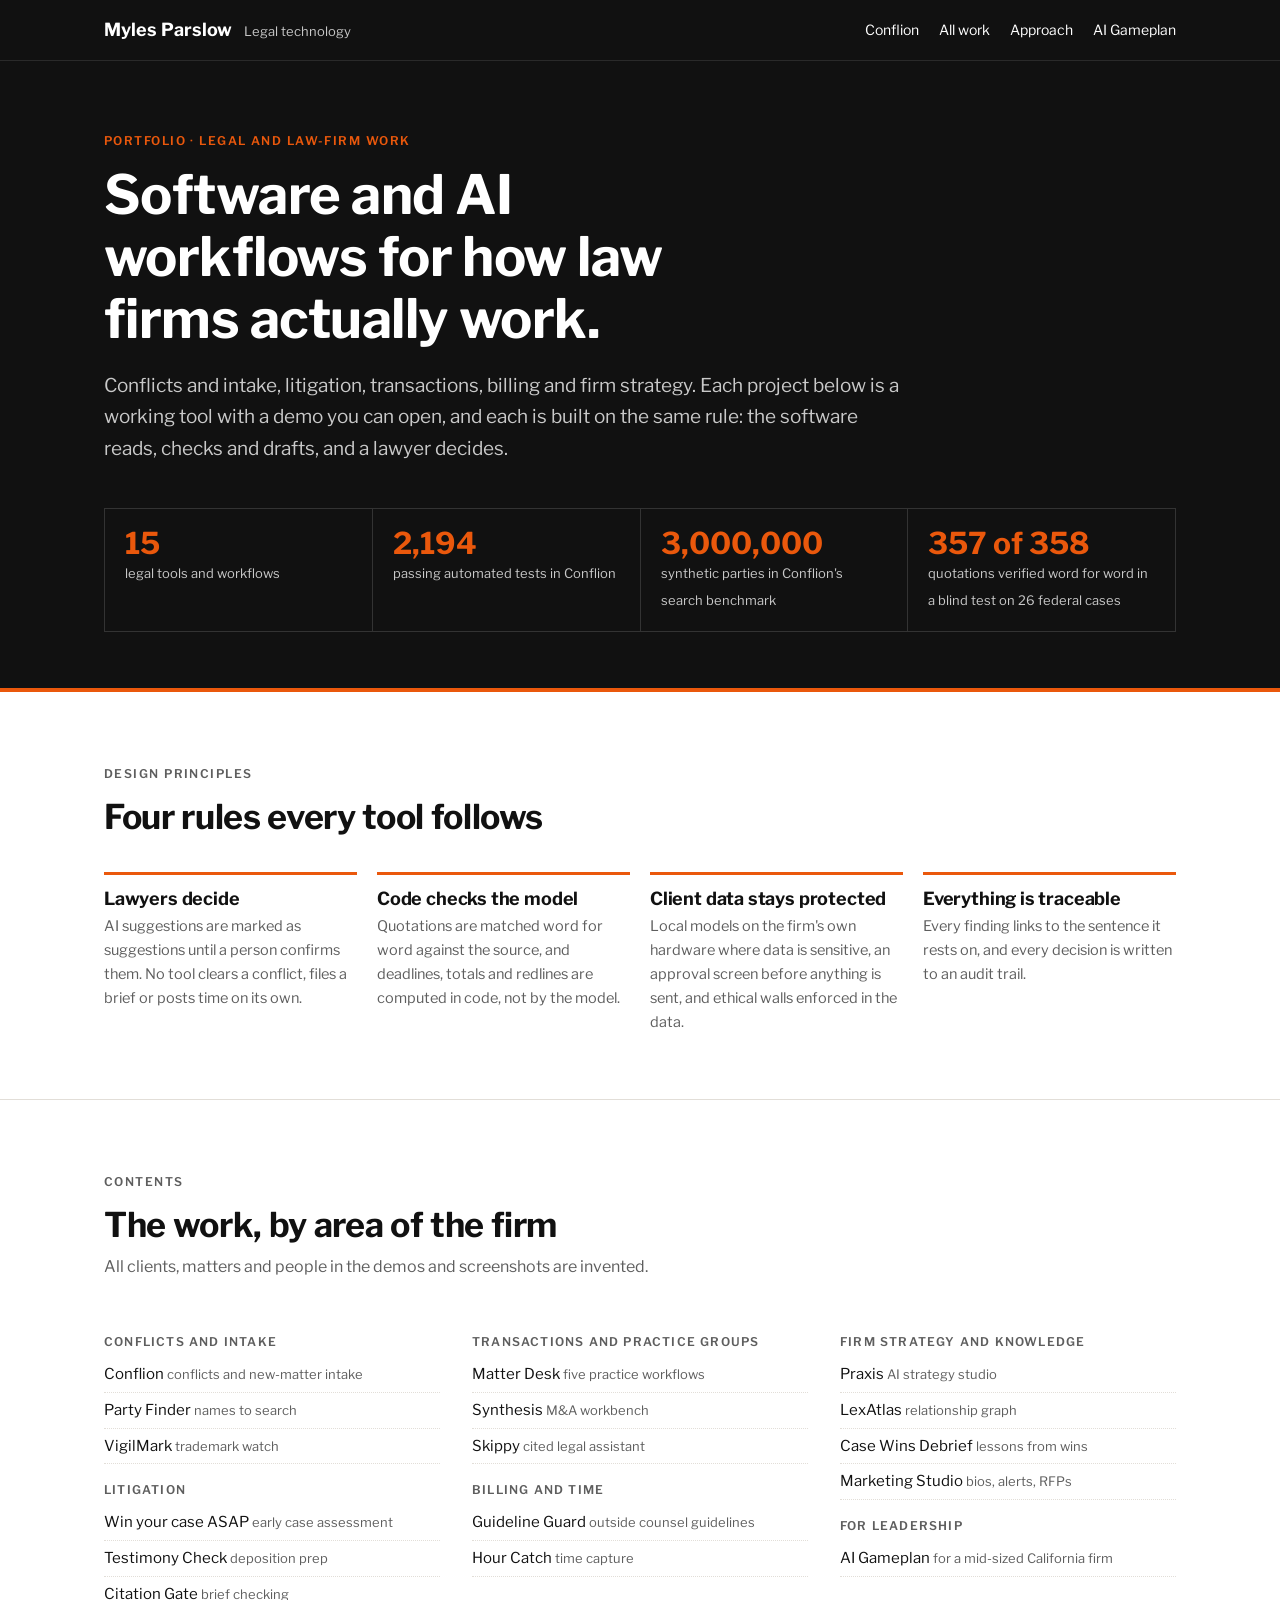
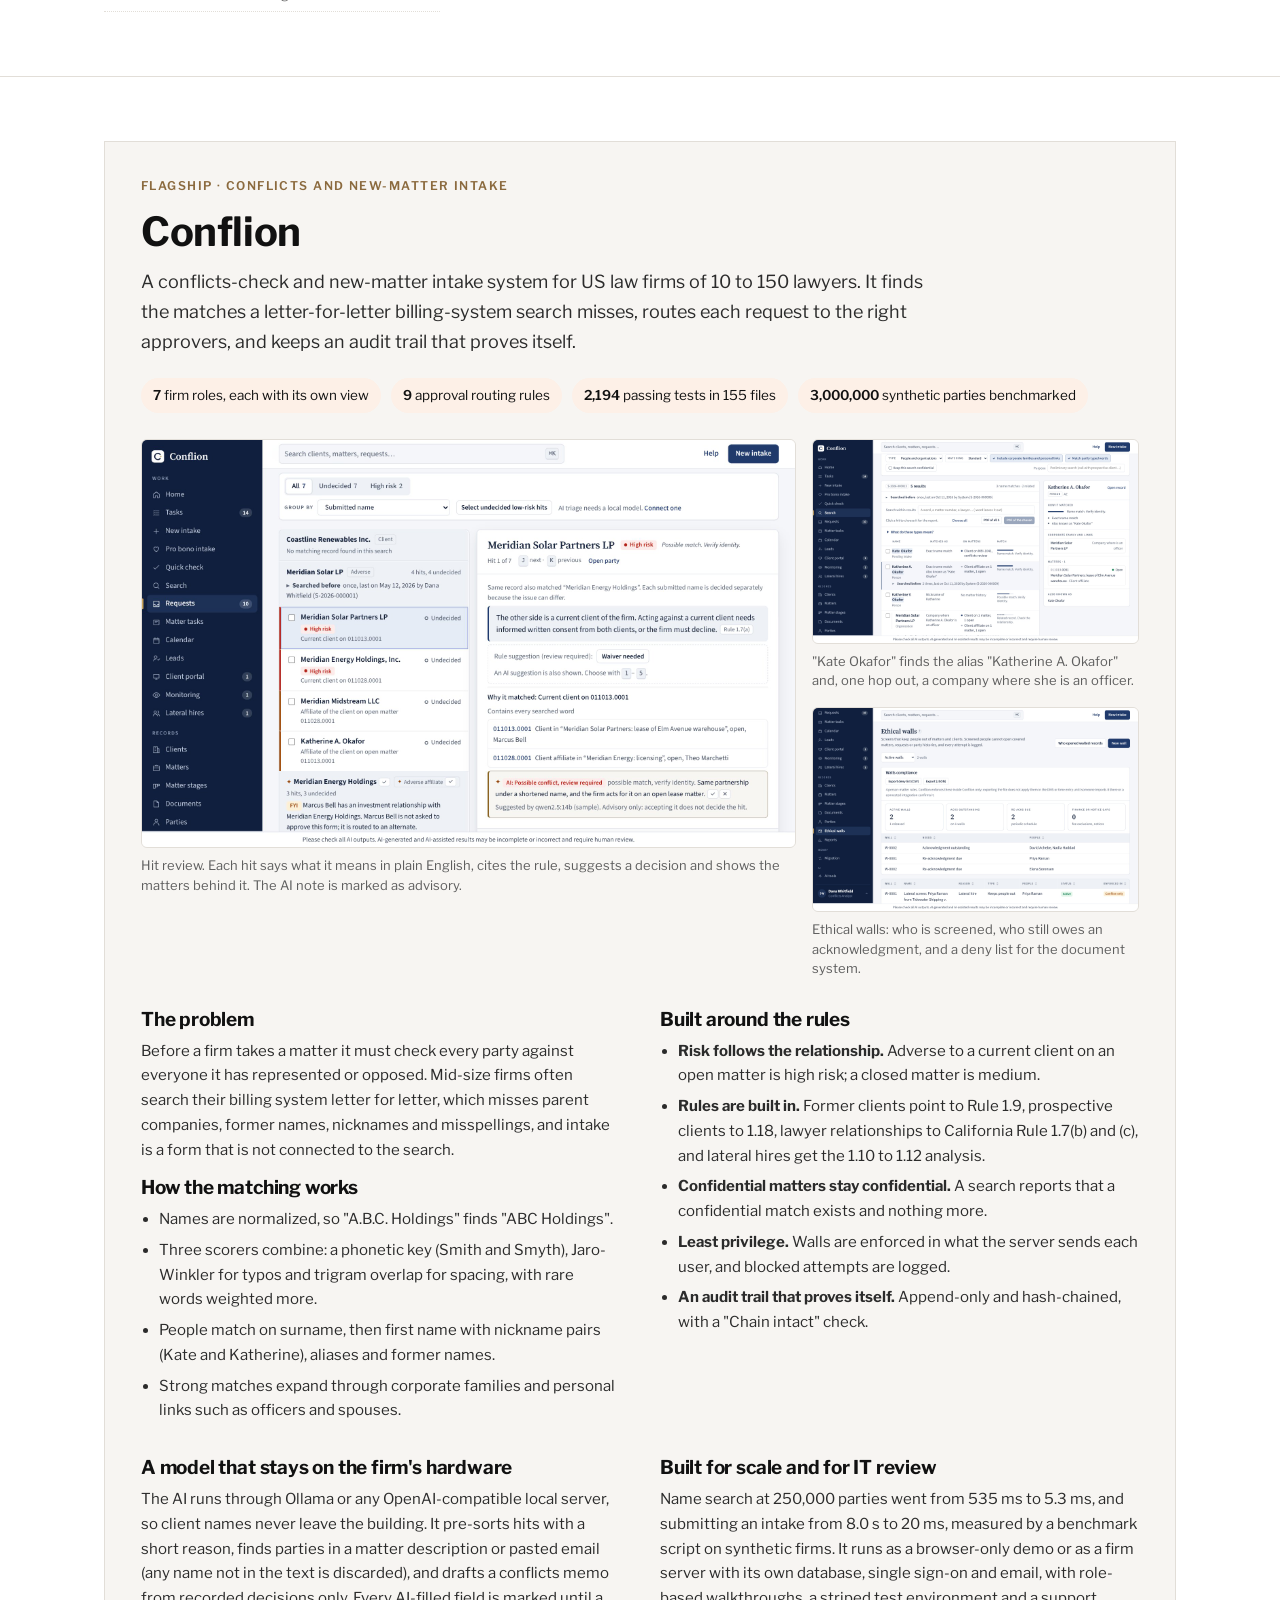
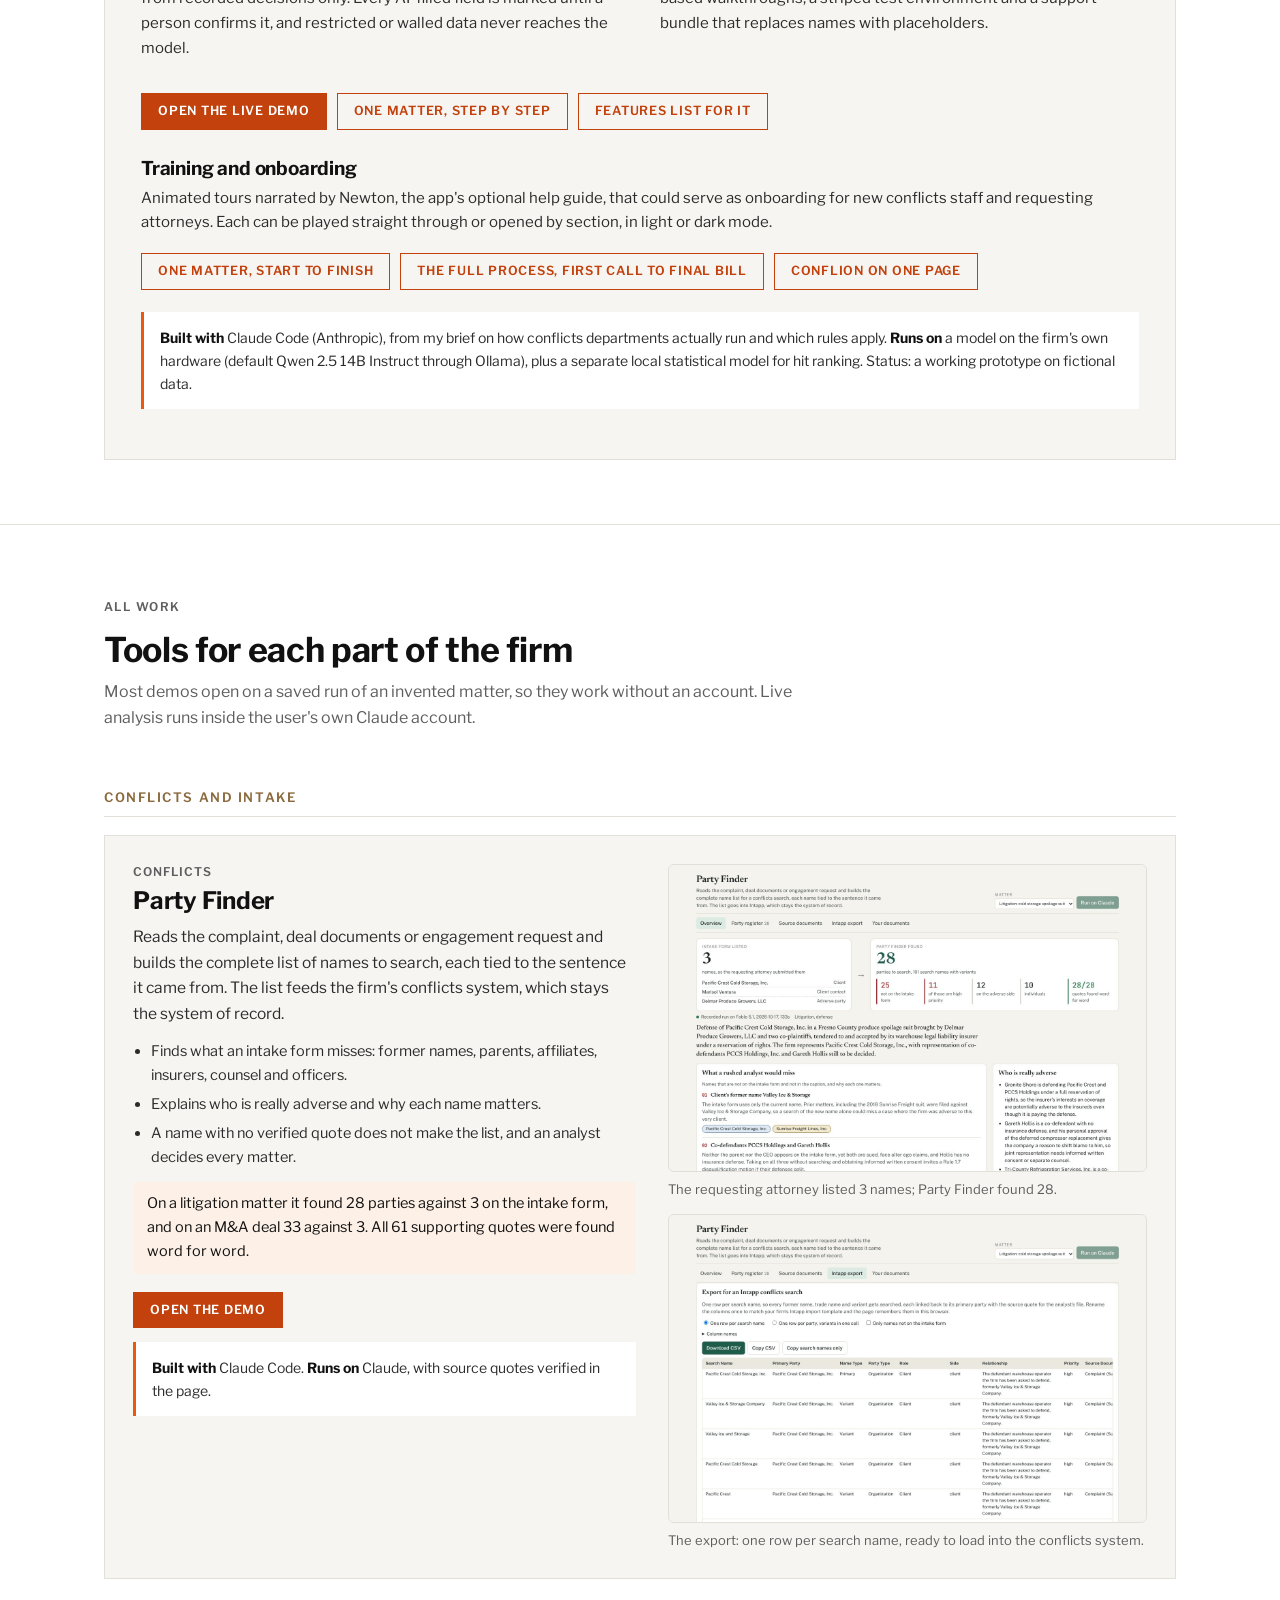
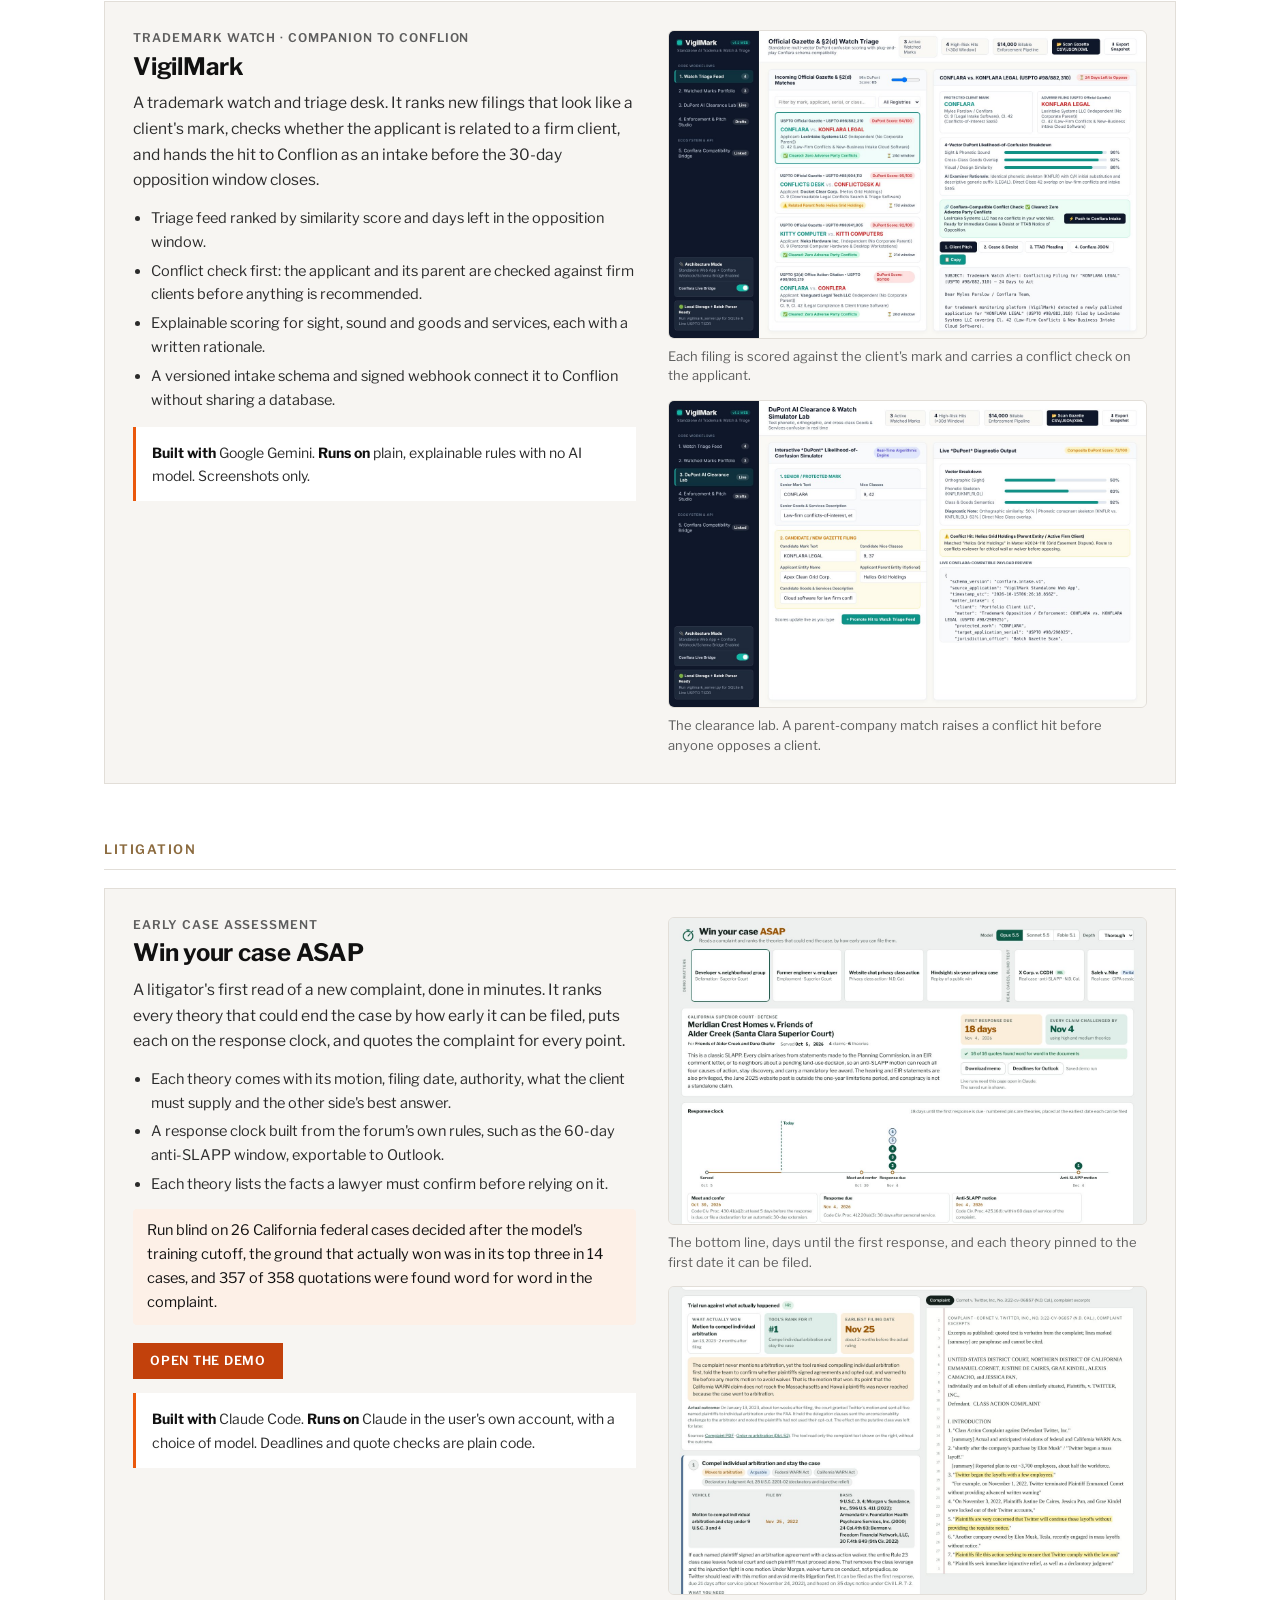
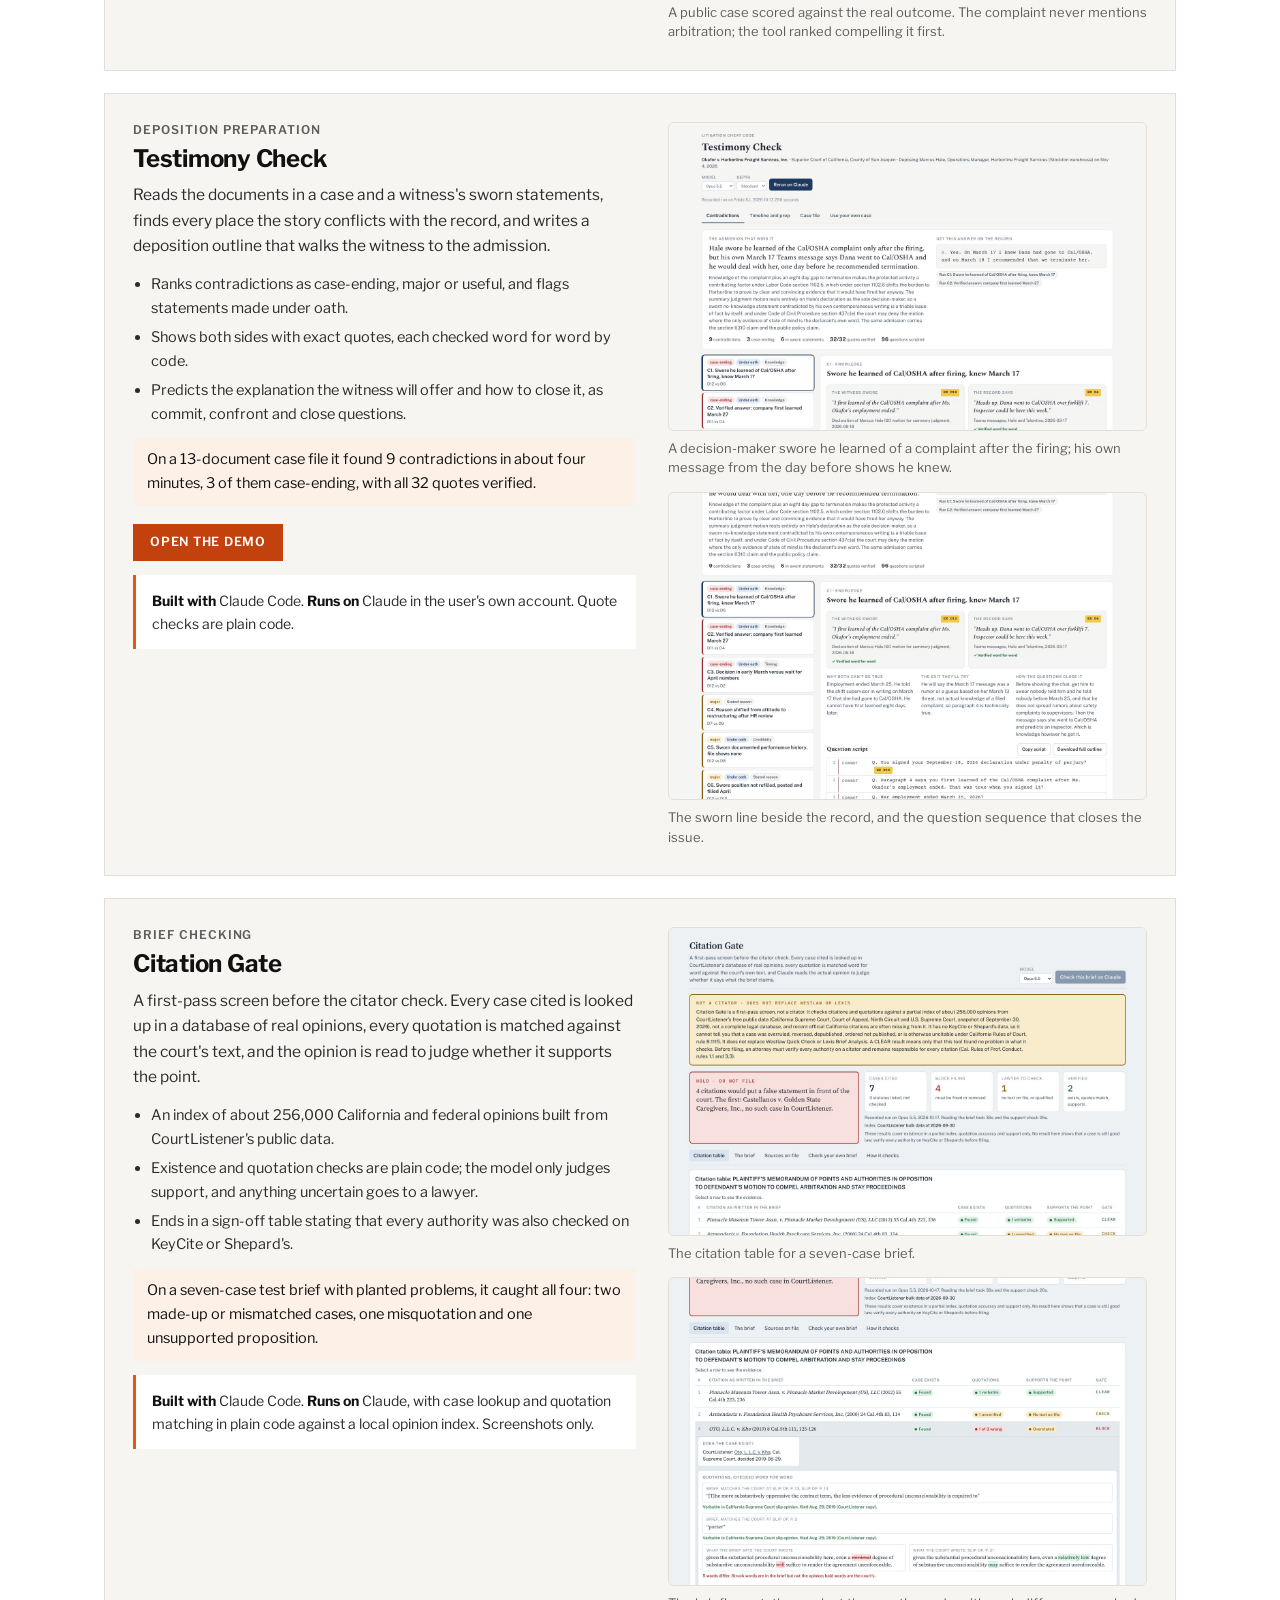
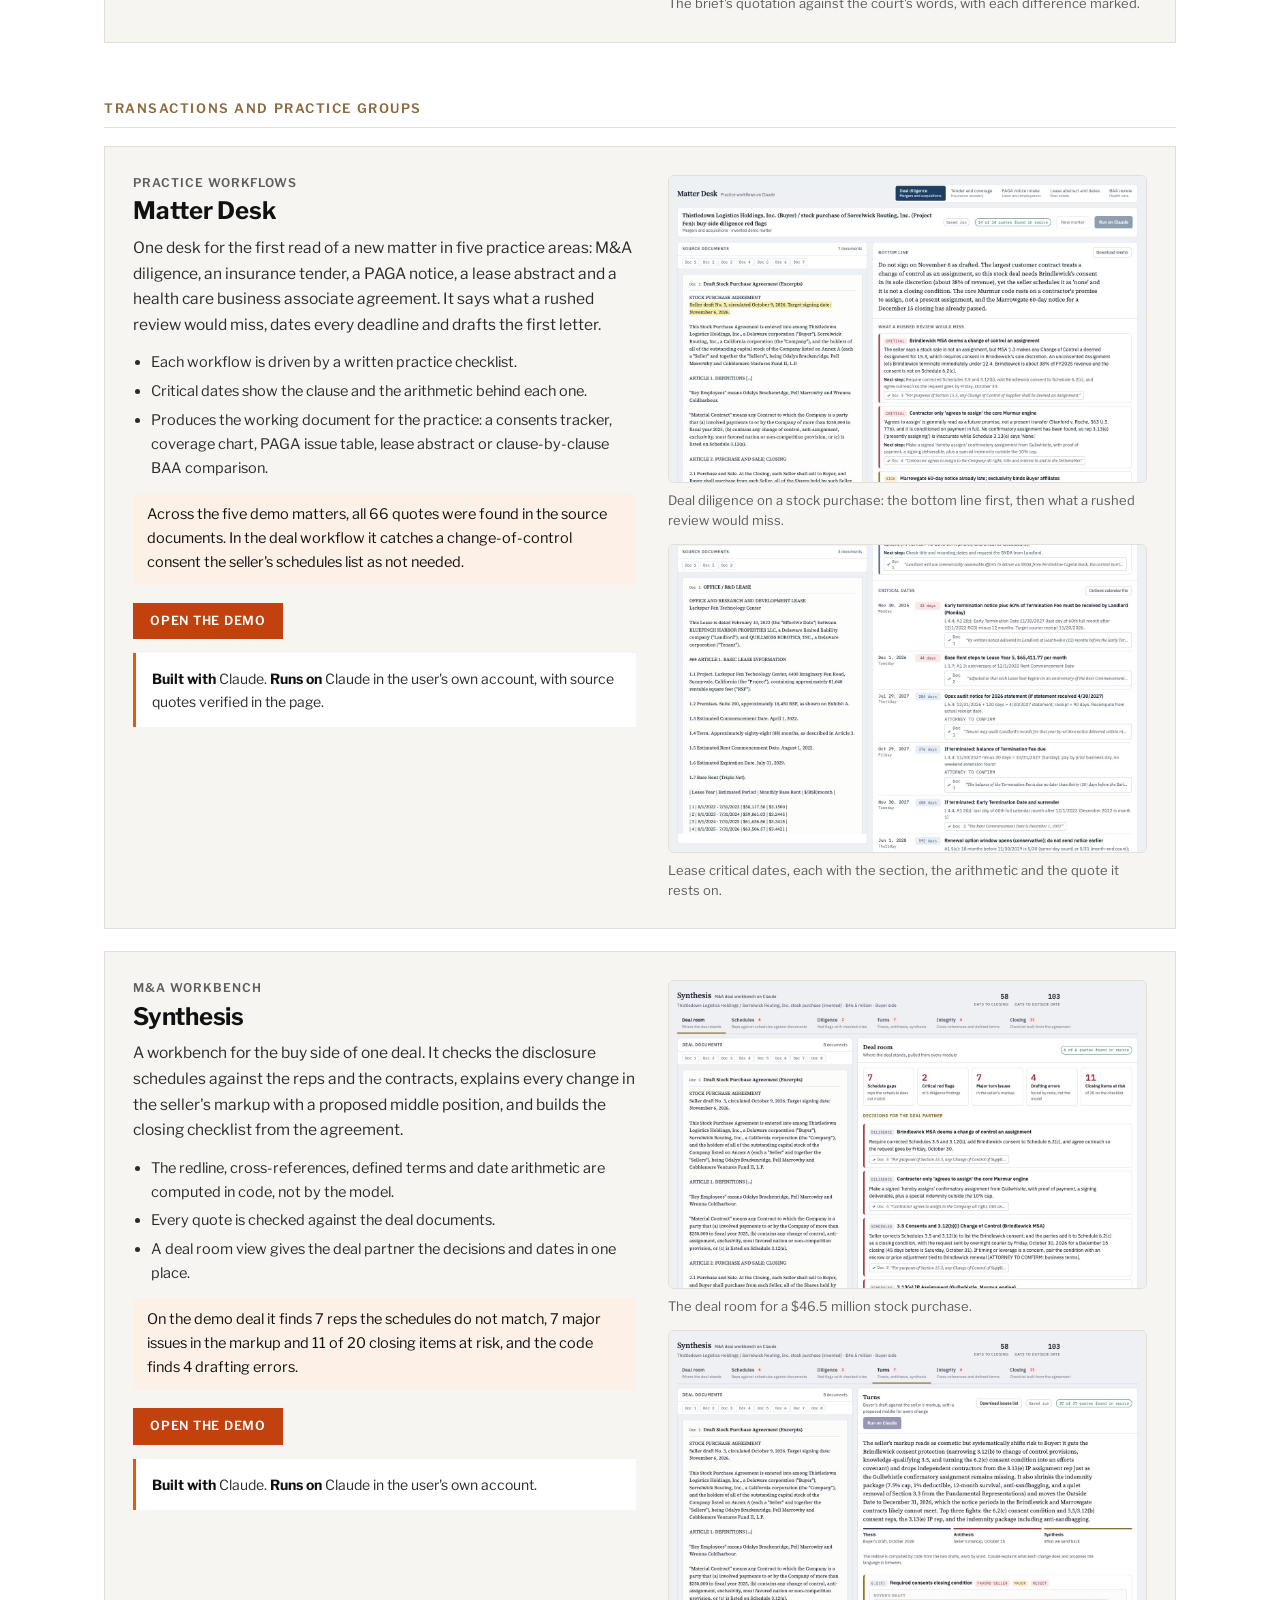
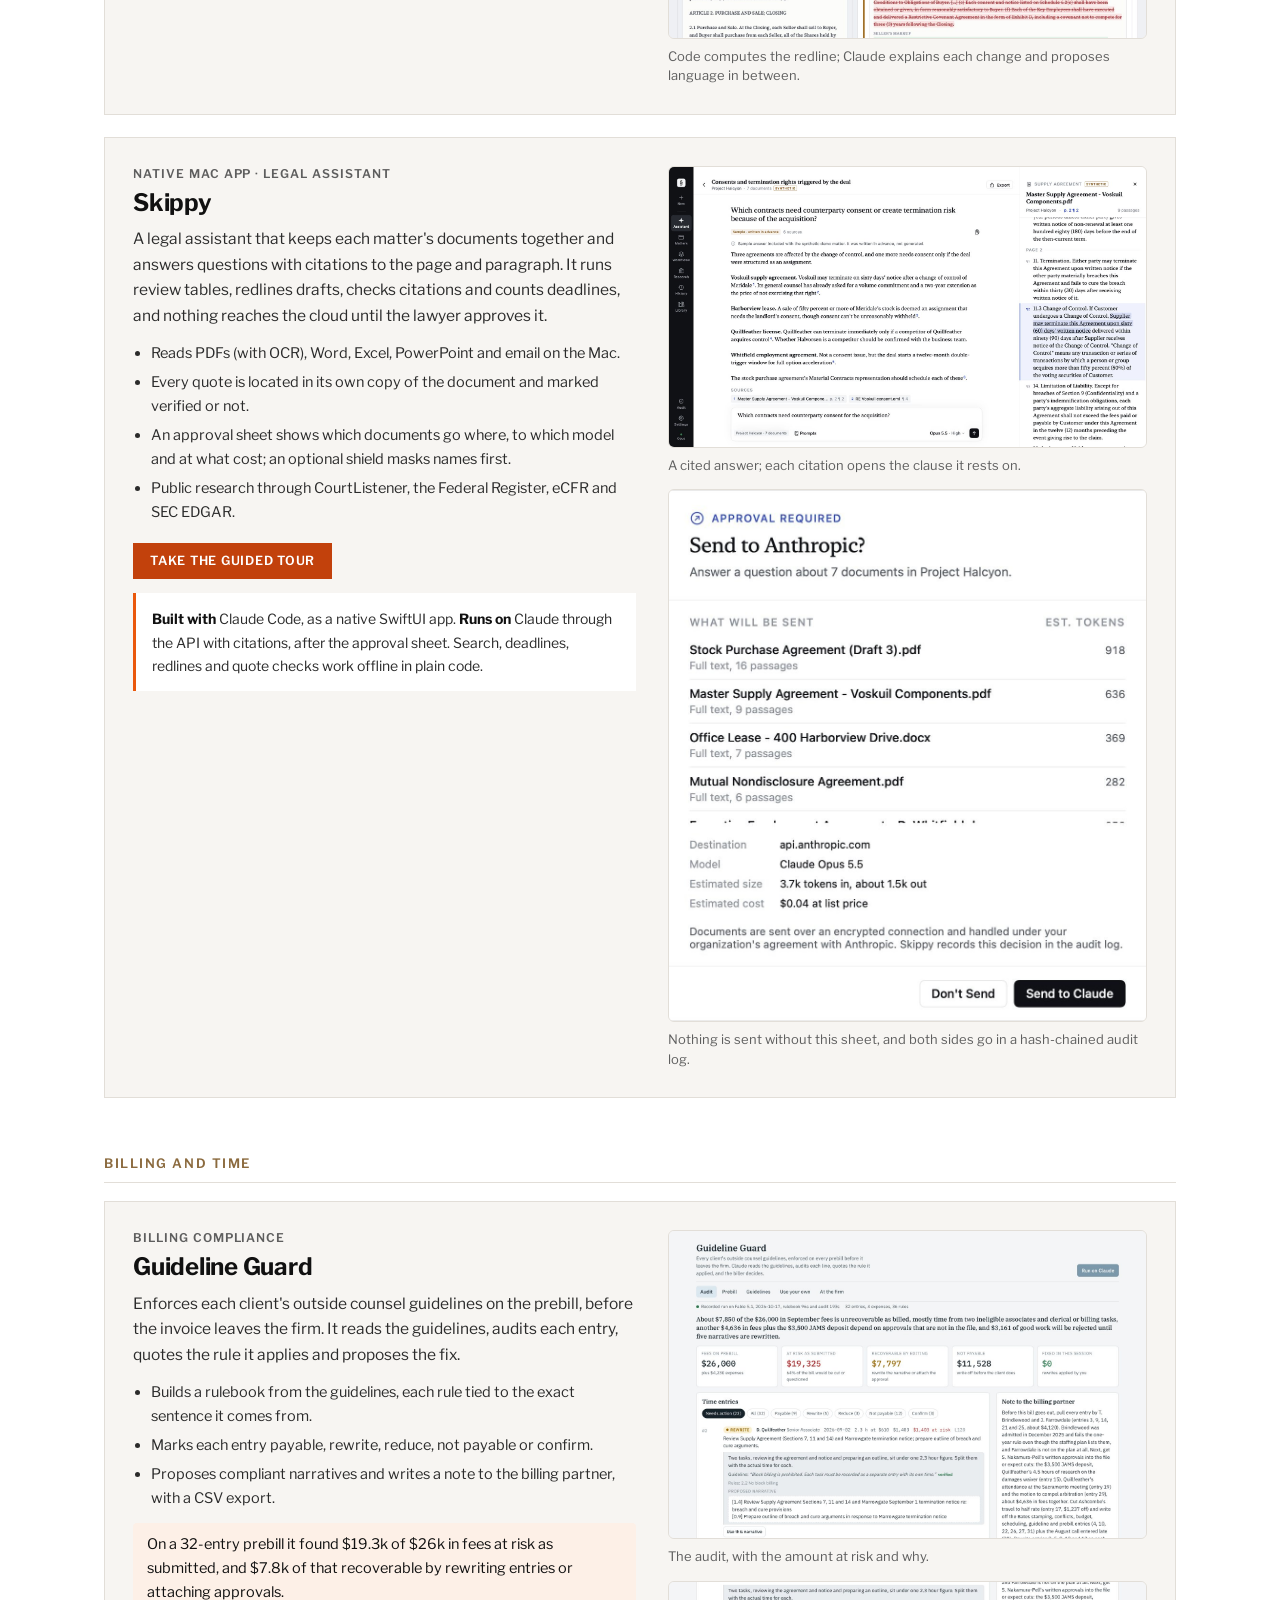
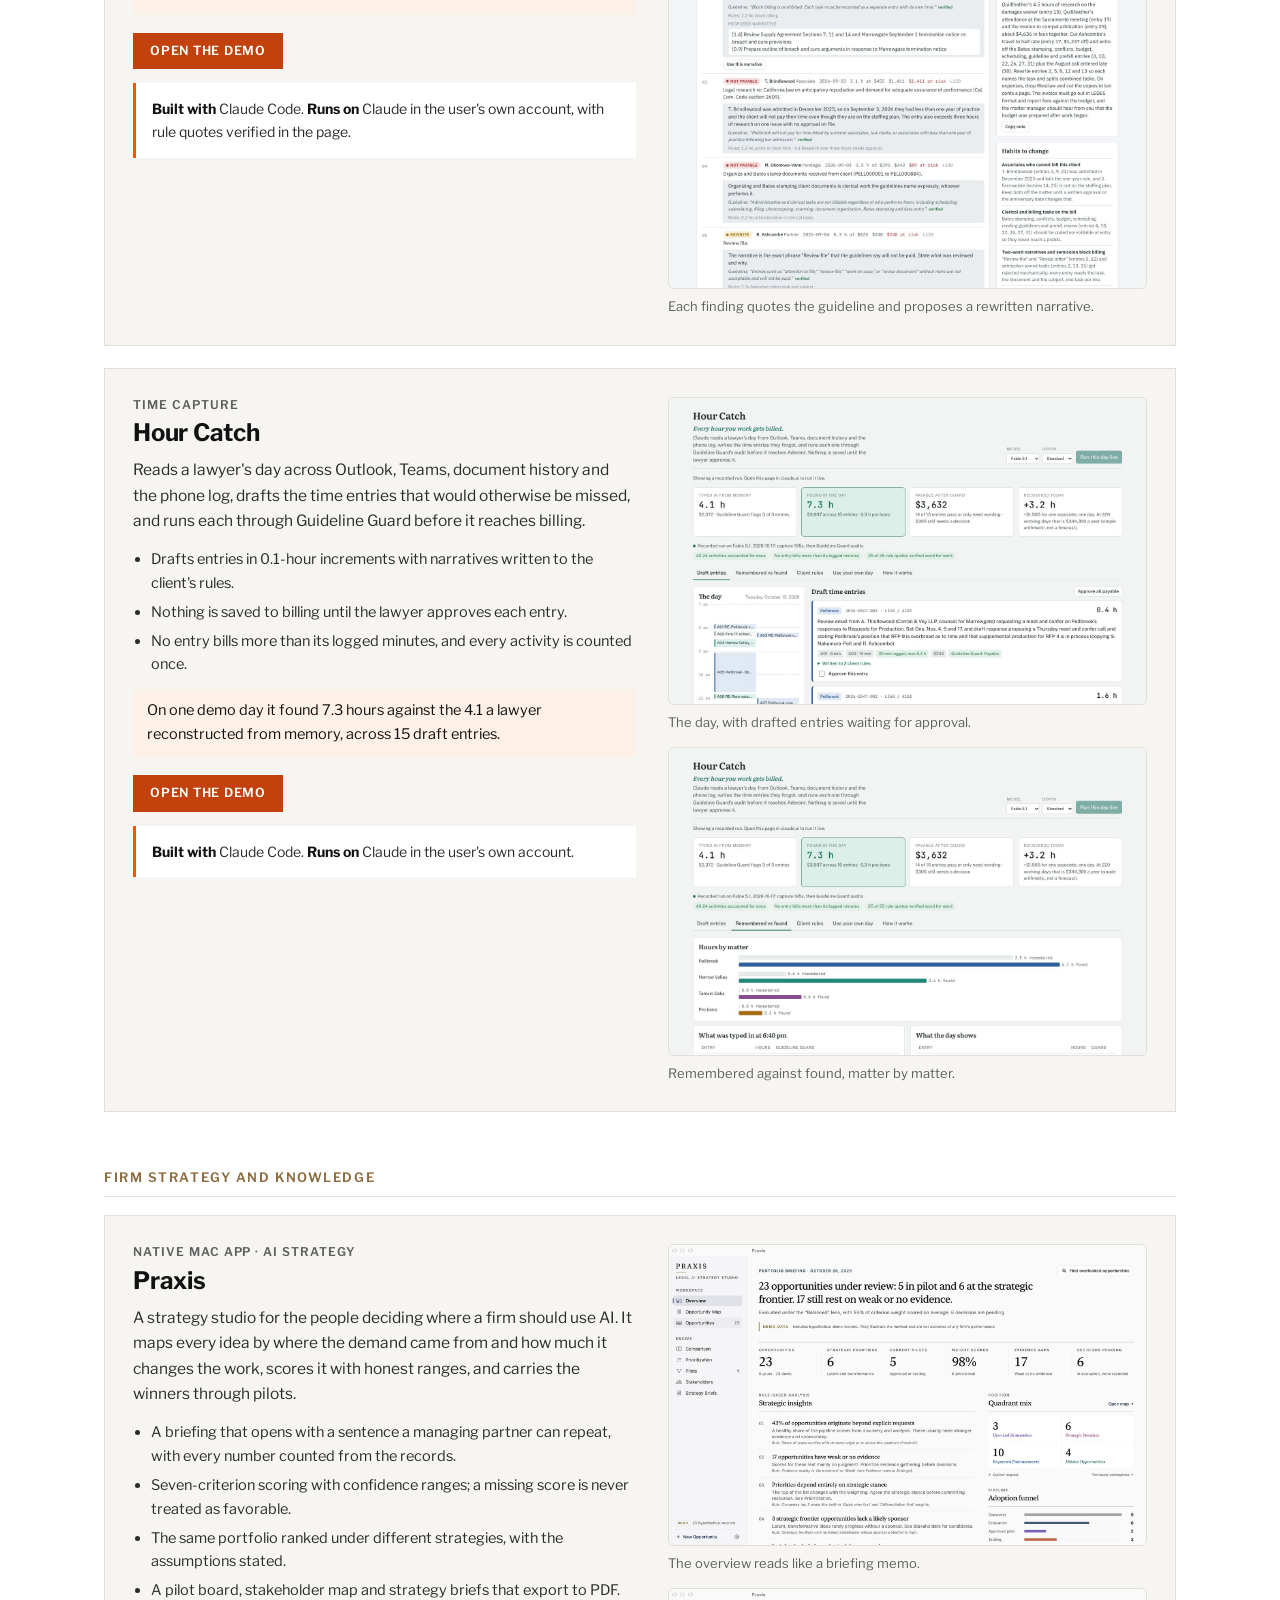
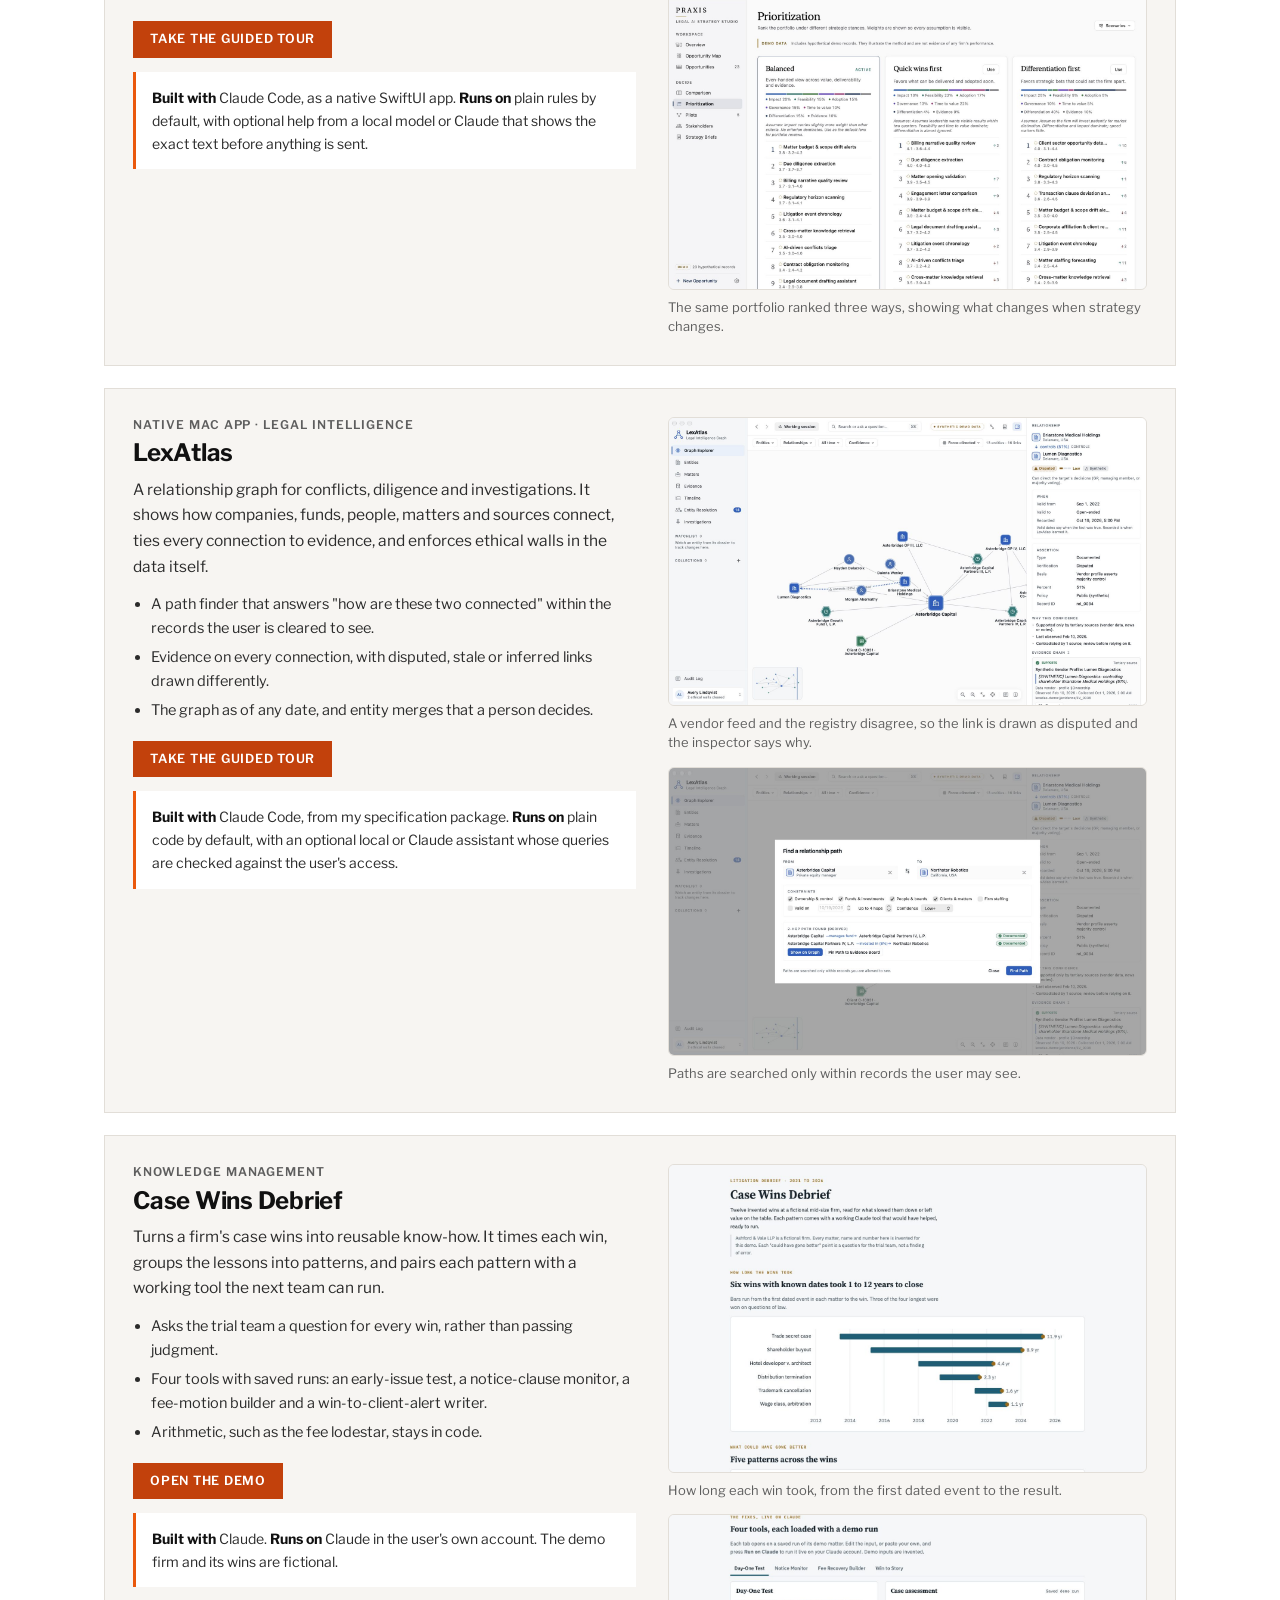
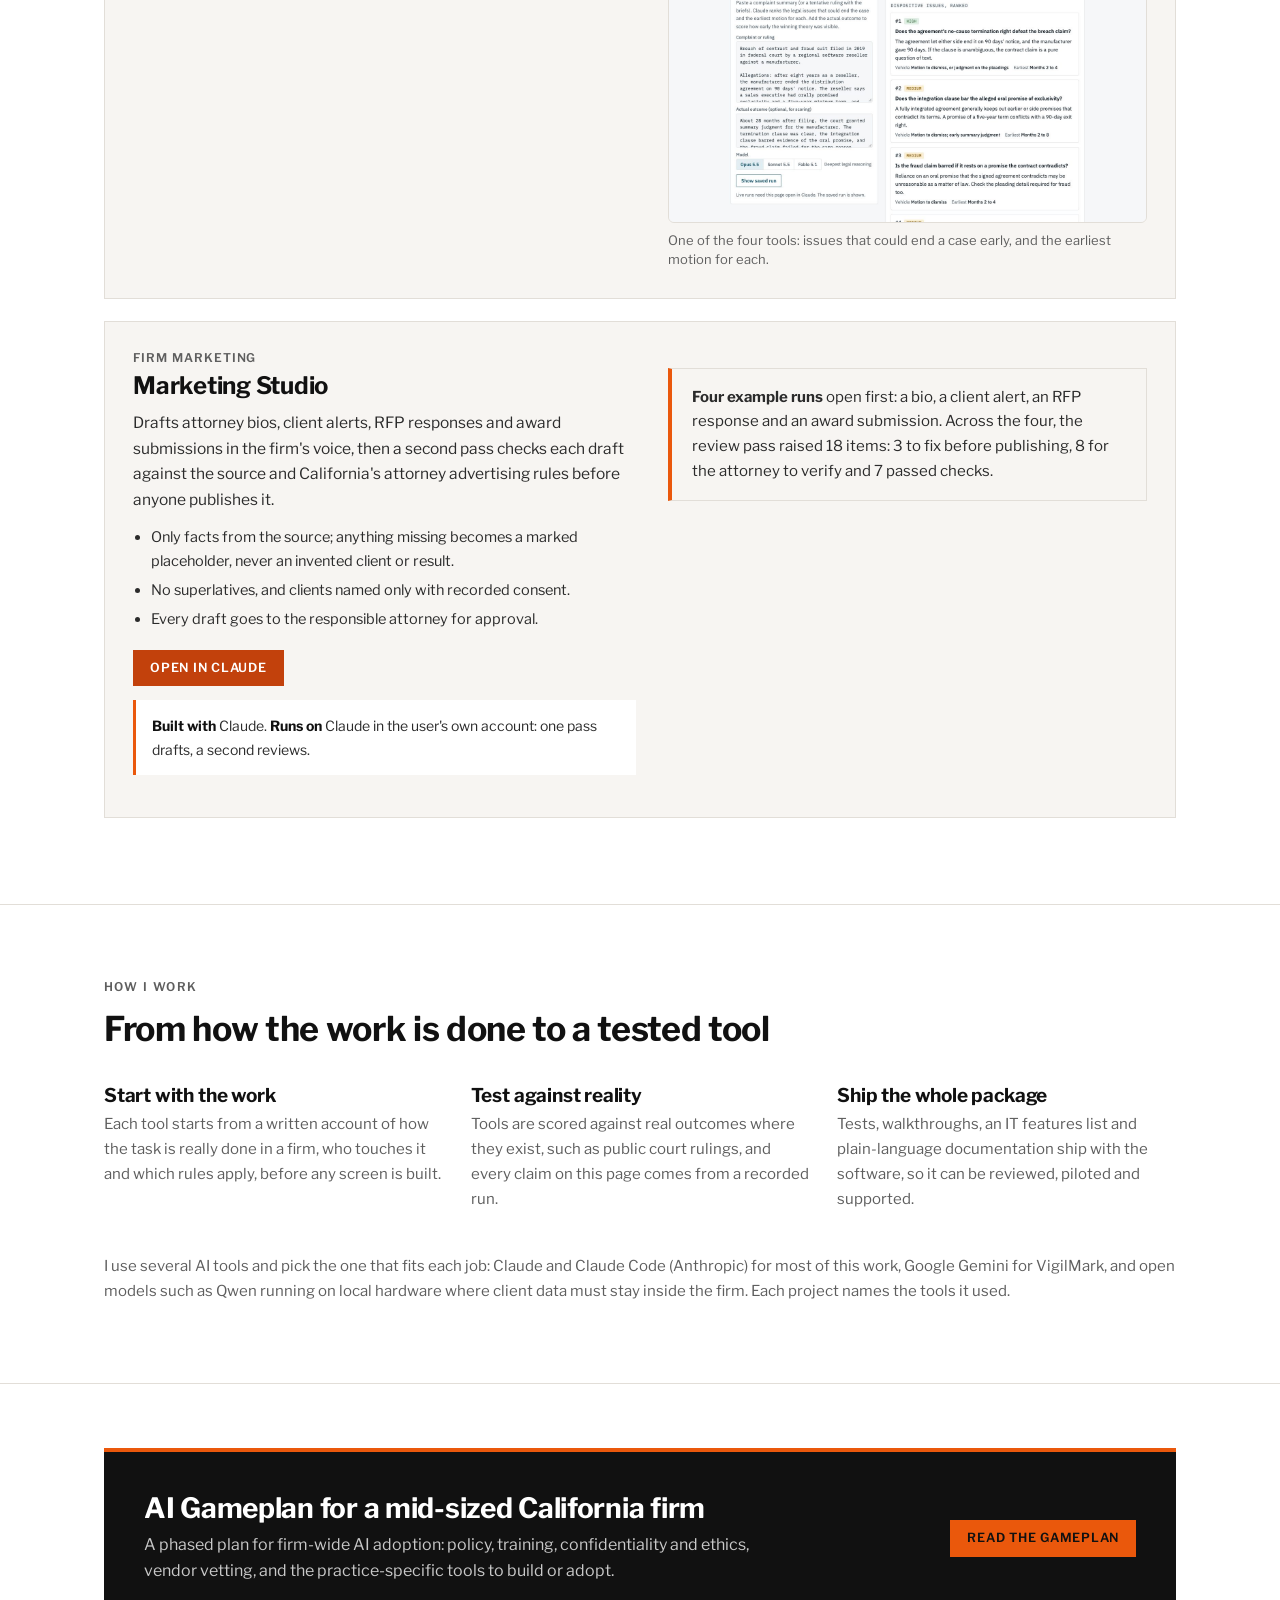
==== index.html @ f3451e9e "Restyle in black, white and orange Co-Authored-By: Claude Opus 5.5 <noreply@anthropic.com> Claude-Se" ====
<!doctype html>
<html lang="en">
<head>
<meta charset="utf-8">
<meta name="viewport" content="width=device-width, initial-scale=1">
<title>Myles Parslow · Legal Technology</title>
<meta name="description" content="Software and AI workflows for law firms by Myles Parslow: conflicts and intake, litigation, transactions, billing and firm strategy. Every demo uses fictional data.">
<meta name="robots" content="noindex">
<link rel="preconnect" href="https://fonts.googleapis.com">
<link rel="preconnect" href="https://fonts.gstatic.com" crossorigin>
<link href="https://fonts.googleapis.com/css2?family=Libre+Franklin:wght@400;600;700&display=swap" rel="stylesheet">
<link rel="stylesheet" href="legal.css">
</head>
<body>

<header class="top">
  <div class="wrap">
    <a class="brand" href="./">Myles Parslow <span>Legal technology</span></a>
    <nav aria-label="Sections">
      <a href="#conflion">Conflion</a>
      <a href="#work" class="hide-sm">All work</a>
      <a href="#approach" class="hide-sm">Approach</a>
      <a href="ai-gameplan/">AI Gameplan</a>
    </nav>
  </div>
</header>

<main>

<section class="hero">
  <div class="wrap">
    <p class="eyebrow">Portfolio · Legal and law-firm work</p>
    <h1>Software and AI workflows for how law firms actually work.</h1>
    <p class="lede">Conflicts and intake, litigation, transactions, billing and firm strategy. Each project below is a working tool with a demo you can open, and each is built on the same rule: the software reads, checks and drafts, and a lawyer decides.</p>
    <div class="figures" role="list">
      <div role="listitem"><b>15</b><span>legal tools and workflows</span></div>
      <div role="listitem"><b>2,194</b><span>passing automated tests in Conflion</span></div>
      <div role="listitem"><b>3,000,000</b><span>synthetic parties in Conflion's search benchmark</span></div>
      <div role="listitem"><b>357 of 358</b><span>quotations verified word for word in a blind test on 26 federal cases</span></div>
    </div>
  </div>
</section>

<section class="block">
  <div class="wrap">
    <div class="section-head">
      <p class="eyebrow">Design principles</p>
      <h2>Four rules every tool follows</h2>
    </div>
    <div class="principles">
      <div><h3>Lawyers decide</h3><p>AI suggestions are marked as suggestions until a person confirms them. No tool clears a conflict, files a brief or posts time on its own.</p></div>
      <div><h3>Code checks the model</h3><p>Quotations are matched word for word against the source, and deadlines, totals and redlines are computed in code, not by the model.</p></div>
      <div><h3>Client data stays protected</h3><p>Local models on the firm's own hardware where data is sensitive, an approval screen before anything is sent, and ethical walls enforced in the data.</p></div>
      <div><h3>Everything is traceable</h3><p>Every finding links to the sentence it rests on, and every decision is written to an audit trail.</p></div>
    </div>
  </div>
</section>

<section class="block" id="index">
  <div class="wrap">
    <div class="section-head">
      <p class="eyebrow">Contents</p>
      <h2>The work, by area of the firm</h2>
      <p>All clients, matters and people in the demos and screenshots are invented.</p>
    </div>
    <div class="toc">
      <div>
        <h4>Conflicts and intake</h4>
        <a href="#conflion">Conflion <small>conflicts and new-matter intake</small></a>
        <a href="#partyfinder">Party Finder <small>names to search</small></a>
        <a href="#vigilmark">VigilMark <small>trademark watch</small></a>
        <h4>Litigation</h4>
        <a href="#winyourcase">Win your case ASAP <small>early case assessment</small></a>
        <a href="#testimonycheck">Testimony Check <small>deposition prep</small></a>
        <a href="#citationgate">Citation Gate <small>brief checking</small></a>
      </div>
      <div>
        <h4>Transactions and practice groups</h4>
        <a href="#matterdesk">Matter Desk <small>five practice workflows</small></a>
        <a href="#synthesis">Synthesis <small>M&amp;A workbench</small></a>
        <a href="#skippy">Skippy <small>cited legal assistant</small></a>
        <h4>Billing and time</h4>
        <a href="#guidelineguard">Guideline Guard <small>outside counsel guidelines</small></a>
        <a href="#hourcatch">Hour Catch <small>time capture</small></a>
      </div>
      <div>
        <h4>Firm strategy and knowledge</h4>
        <a href="#praxis">Praxis <small>AI strategy studio</small></a>
        <a href="#lexatlas">LexAtlas <small>relationship graph</small></a>
        <a href="#casewins">Case Wins Debrief <small>lessons from wins</small></a>
        <a href="#marketingstudio">Marketing Studio <small>bios, alerts, RFPs</small></a>
        <h4>For leadership</h4>
        <a href="ai-gameplan/">AI Gameplan <small>for a mid-sized California firm</small></a>
      </div>
    </div>
  </div>
</section>

<!-- Flagship -->
<section class="block" id="conflion">
  <div class="wrap">
    <div class="feature">
      <p class="eyebrow">Flagship · Conflicts and new-matter intake</p>
      <h2>Conflion</h2>
      <p class="sub">A conflicts-check and new-matter intake system for US law firms of 10 to 150 lawyers. It finds the matches a letter-for-letter billing-system search misses, routes each request to the right approvers, and keeps an audit trail that proves itself.</p>
      <div class="stats">
        <span><b>7</b> firm roles, each with its own view</span>
        <span><b>9</b> approval routing rules</span>
        <span><b>2,194</b> passing tests in 155 files</span>
        <span><b>3,000,000</b> synthetic parties benchmarked</span>
      </div>
      <div class="gallery">
        <figure>
          <button class="zoom" type="button" aria-label="Enlarge screenshot"><img src="assets/conflion-hits.jpg" alt="Conflion hit review screen showing an adverse party group with plain-English explanations" loading="lazy" width="1920" height="1200"></button>
          <figcaption>Hit review. Each hit says what it means in plain English, cites the rule, suggests a decision and shows the matters behind it. The AI note is marked as advisory.</figcaption>
        </figure>
        <div class="stack">
          <figure>
            <button class="zoom" type="button" aria-label="Enlarge screenshot"><img src="assets/conflion-search.jpg" alt="Search results finding an alias and a related company" loading="lazy" width="1920" height="1200"></button>
            <figcaption>"Kate Okafor" finds the alias "Katherine A. Okafor" and, one hop out, a company where she is an officer.</figcaption>
          </figure>
          <figure>
            <button class="zoom" type="button" aria-label="Enlarge screenshot"><img src="assets/conflion-walls.jpg" alt="Ethical walls screen with screened people and acknowledgments" loading="lazy" width="1920" height="1200"></button>
            <figcaption>Ethical walls: who is screened, who still owes an acknowledgment, and a deny list for the document system.</figcaption>
          </figure>
        </div>
      </div>

      <div class="cols">
        <div>
          <h3>The problem</h3>
          <p>Before a firm takes a matter it must check every party against everyone it has represented or opposed. Mid-size firms often search their billing system letter for letter, which misses parent companies, former names, nicknames and misspellings, and intake is a form that is not connected to the search.</p>
          <h3>How the matching works</h3>
          <ul>
            <li>Names are normalized, so "A.B.C. Holdings" finds "ABC Holdings".</li>
            <li>Three scorers combine: a phonetic key (Smith and Smyth), Jaro-Winkler for typos and trigram overlap for spacing, with rare words weighted more.</li>
            <li>People match on surname, then first name with nickname pairs (Kate and Katherine), aliases and former names.</li>
            <li>Strong matches expand through corporate families and personal links such as officers and spouses.</li>
          </ul>
        </div>
        <div>
          <h3>Built around the rules</h3>
          <ul>
            <li><b>Risk follows the relationship.</b> Adverse to a current client on an open matter is high risk; a closed matter is medium.</li>
            <li><b>Rules are built in.</b> Former clients point to Rule 1.9, prospective clients to 1.18, lawyer relationships to California Rule 1.7(b) and (c), and lateral hires get the 1.10 to 1.12 analysis.</li>
            <li><b>Confidential matters stay confidential.</b> A search reports that a confidential match exists and nothing more.</li>
            <li><b>Least privilege.</b> Walls are enforced in what the server sends each user, and blocked attempts are logged.</li>
            <li><b>An audit trail that proves itself.</b> Append-only and hash-chained, with a "Chain intact" check.</li>
          </ul>
        </div>
        <div>
          <h3>A model that stays on the firm's hardware</h3>
          <p>The AI runs through Ollama or any OpenAI-compatible local server, so client names never leave the building. It pre-sorts hits with a short reason, finds parties in a matter description or pasted email (any name not in the text is discarded), and drafts a conflicts memo from recorded decisions only. Every AI-filled field is marked until a person confirms it, and restricted or walled data never reaches the model.</p>
        </div>
        <div>
          <h3>Built for scale and for IT review</h3>
          <p>Name search at 250,000 parties went from 535 ms to 5.3 ms, and submitting an intake from 8.0 s to 20 ms, measured by a benchmark script on synthetic firms. It runs as a browser-only demo or as a firm server with its own database, single sign-on and email, with role-based walkthroughs, a striped test environment and a support bundle that replaces names with placeholders.</p>
        </div>
      </div>

      <div class="actions">
        <a class="btn primary" href="demos/conflion.html">Open the live demo</a>
        <a class="btn" href="demos/conflion-workflow-guide.html">One matter, step by step</a>
        <a class="btn" href="demos/conflion-it-features.html">Features list for IT</a>
      </div>
      <h3 style="margin:28px 0 6px;font-size:19px">Training and onboarding</h3>
      <p style="font-size:15px;margin:0">Animated tours narrated by Newton, the app's optional help guide, that could serve as onboarding for new conflicts staff and requesting attorneys. Each can be played straight through or opened by section, in light or dark mode.</p>
      <div class="actions">
        <a class="btn" href="demos/conflion-matter-walkthrough.html">One matter, start to finish</a>
        <a class="btn" href="demos/conflion-full-process.html">The full process, first call to final bill</a>
        <a class="btn" href="demos/conflion-information-sheet.html">Conflion on one page</a>
      </div>
      <p class="built"><b>Built with</b> Claude Code (Anthropic), from my brief on how conflicts departments actually run and which rules apply. <b>Runs on</b> a model on the firm's own hardware (default Qwen 2.5 14B Instruct through Ollama), plus a separate local statistical model for hit ranking. Status: a working prototype on fictional data.</p>
    </div>
  </div>
</section>

<section class="block" id="work">
  <div class="wrap">
    <div class="section-head">
      <p class="eyebrow">All work</p>
      <h2>Tools for each part of the firm</h2>
      <p>Most demos open on a saved run of an invented matter, so they work without an account. Live analysis runs inside the user's own Claude account.</p>
    </div>

    <div class="group">
      <h3>Conflicts and intake</h3>

      <article class="card" id="partyfinder">
        <div>
          <p class="kind">Conflicts</p>
          <h4>Party Finder</h4>
          <p class="what">Reads the complaint, deal documents or engagement request and builds the complete list of names to search, each tied to the sentence it came from. The list feeds the firm's conflicts system, which stays the system of record.</p>
          <ul>
            <li>Finds what an intake form misses: former names, parents, affiliates, insurers, counsel and officers.</li>
            <li>Explains who is really adverse and why each name matters.</li>
            <li>A name with no verified quote does not make the list, and an analyst decides every matter.</li>
          </ul>
          <p class="result">On a litigation matter it found 28 parties against 3 on the intake form, and on an M&amp;A deal 33 against 3. All 61 supporting quotes were found word for word.</p>
          <div class="actions"><a class="btn primary" href="demos/party-finder.html">Open the demo</a></div>
          <p class="built"><b>Built with</b> Claude Code. <b>Runs on</b> Claude, with source quotes verified in the page.</p>
        </div>
        <div class="shots">
          <figure><button class="zoom" type="button" aria-label="Enlarge screenshot"><img src="assets/pf-1.jpg" alt="Party Finder overview for a litigation matter" loading="lazy"></button><figcaption>The requesting attorney listed 3 names; Party Finder found 28.</figcaption></figure>
          <figure><button class="zoom" type="button" aria-label="Enlarge screenshot"><img src="assets/pf-2.jpg" alt="Party Finder export with one row per search name" loading="lazy"></button><figcaption>The export: one row per search name, ready to load into the conflicts system.</figcaption></figure>
        </div>
      </article>

      <article class="card" id="vigilmark">
        <div>
          <p class="kind">Trademark watch · companion to Conflion</p>
          <h4>VigilMark</h4>
          <p class="what">A trademark watch and triage desk. It ranks new filings that look like a client's mark, checks whether the applicant is related to a firm client, and hands the hit to Conflion as an intake before the 30-day opposition window closes.</p>
          <ul>
            <li>Triage feed ranked by similarity score and days left in the opposition window.</li>
            <li>Conflict check first: the applicant and its parent are checked against firm clients before anything is recommended.</li>
            <li>Explainable scoring for sight, sound and goods and services, each with a written rationale.</li>
            <li>A versioned intake schema and signed webhook connect it to Conflion without sharing a database.</li>
          </ul>
          <p class="built"><b>Built with</b> Google Gemini. <b>Runs on</b> plain, explainable rules with no AI model. Screenshots only.</p>
        </div>
        <div class="shots">
          <figure><button class="zoom" type="button" aria-label="Enlarge screenshot"><img src="assets/vigilmark-triage.jpg" alt="VigilMark triage feed" loading="lazy"></button><figcaption>Each filing is scored against the client's mark and carries a conflict check on the applicant.</figcaption></figure>
          <figure><button class="zoom" type="button" aria-label="Enlarge screenshot"><img src="assets/vigilmark-dupont-lab.jpg" alt="VigilMark clearance lab" loading="lazy"></button><figcaption>The clearance lab. A parent-company match raises a conflict hit before anyone opposes a client.</figcaption></figure>
        </div>
      </article>
    </div>

    <div class="group">
      <h3>Litigation</h3>

      <article class="card" id="winyourcase">
        <div>
          <p class="kind">Early case assessment</p>
          <h4>Win your case ASAP</h4>
          <p class="what">A litigator's first read of a new complaint, done in minutes. It ranks every theory that could end the case by how early it can be filed, puts each on the response clock, and quotes the complaint for every point.</p>
          <ul>
            <li>Each theory comes with its motion, filing date, authority, what the client must supply and the other side's best answer.</li>
            <li>A response clock built from the forum's own rules, such as the 60-day anti-SLAPP window, exportable to Outlook.</li>
            <li>Each theory lists the facts a lawyer must confirm before relying on it.</li>
          </ul>
          <p class="result">Run blind on 26 California federal cases decided after the model's training cutoff, the ground that actually won was in its top three in 14 cases, and 357 of 358 quotations were found word for word in the complaint.</p>
          <div class="actions"><a class="btn primary" href="demos/win-your-case.html">Open the demo</a></div>
          <p class="built"><b>Built with</b> Claude Code. <b>Runs on</b> Claude in the user's own account, with a choice of model. Deadlines and quote checks are plain code.</p>
        </div>
        <div class="shots">
          <figure><button class="zoom" type="button" aria-label="Enlarge screenshot"><img src="assets/wyc-home.jpg" alt="Win your case ASAP first screen with a response clock" loading="lazy"></button><figcaption>The bottom line, days until the first response, and each theory pinned to the first date it can be filed.</figcaption></figure>
          <figure><button class="zoom" type="button" aria-label="Enlarge screenshot"><img src="assets/wyc-cornet-score.jpg" alt="A real case scored against the court's actual outcome" loading="lazy"></button><figcaption>A public case scored against the real outcome. The complaint never mentions arbitration; the tool ranked compelling it first.</figcaption></figure>
        </div>
      </article>

      <article class="card" id="testimonycheck">
        <div>
          <p class="kind">Deposition preparation</p>
          <h4>Testimony Check</h4>
          <p class="what">Reads the documents in a case and a witness's sworn statements, finds every place the story conflicts with the record, and writes a deposition outline that walks the witness to the admission.</p>
          <ul>
            <li>Ranks contradictions as case-ending, major or useful, and flags statements made under oath.</li>
            <li>Shows both sides with exact quotes, each checked word for word by code.</li>
            <li>Predicts the explanation the witness will offer and how to close it, as commit, confront and close questions.</li>
          </ul>
          <p class="result">On a 13-document case file it found 9 contradictions in about four minutes, 3 of them case-ending, with all 32 quotes verified.</p>
          <div class="actions"><a class="btn primary" href="demos/witness-breaker.html">Open the demo</a></div>
          <p class="built"><b>Built with</b> Claude Code. <b>Runs on</b> Claude in the user's own account. Quote checks are plain code.</p>
        </div>
        <div class="shots">
          <figure><button class="zoom" type="button" aria-label="Enlarge screenshot"><img src="assets/wb-1.jpg" alt="Testimony Check headline contradiction" loading="lazy"></button><figcaption>A decision-maker swore he learned of a complaint after the firing; his own message from the day before shows he knew.</figcaption></figure>
          <figure><button class="zoom" type="button" aria-label="Enlarge screenshot"><img src="assets/wb-2.jpg" alt="One contradiction with sworn line and record side by side" loading="lazy"></button><figcaption>The sworn line beside the record, and the question sequence that closes the issue.</figcaption></figure>
        </div>
      </article>

      <article class="card" id="citationgate">
        <div>
          <p class="kind">Brief checking</p>
          <h4>Citation Gate</h4>
          <p class="what">A first-pass screen before the citator check. Every case cited is looked up in a database of real opinions, every quotation is matched against the court's text, and the opinion is read to judge whether it supports the point.</p>
          <ul>
            <li>An index of about 256,000 California and federal opinions built from CourtListener's public data.</li>
            <li>Existence and quotation checks are plain code; the model only judges support, and anything uncertain goes to a lawyer.</li>
            <li>Ends in a sign-off table stating that every authority was also checked on KeyCite or Shepard's.</li>
          </ul>
          <p class="result">On a seven-case test brief with planted problems, it caught all four: two made-up or mismatched cases, one misquotation and one unsupported proposition.</p>
          <p class="built"><b>Built with</b> Claude Code. <b>Runs on</b> Claude, with case lookup and quotation matching in plain code against a local opinion index. Screenshots only.</p>
        </div>
        <div class="shots">
          <figure><button class="zoom" type="button" aria-label="Enlarge screenshot"><img src="assets/cg-1.jpg" alt="Citation Gate citation table for a seven-case brief" loading="lazy"></button><figcaption>The citation table for a seven-case brief.</figcaption></figure>
          <figure><button class="zoom" type="button" aria-label="Enlarge screenshot"><img src="assets/cg-2.jpg" alt="Evidence for one citation showing quotation differences" loading="lazy"></button><figcaption>The brief's quotation against the court's words, with each difference marked.</figcaption></figure>
        </div>
      </article>
    </div>

    <div class="group">
      <h3>Transactions and practice groups</h3>

      <article class="card" id="matterdesk">
        <div>
          <p class="kind">Practice workflows</p>
          <h4>Matter Desk</h4>
          <p class="what">One desk for the first read of a new matter in five practice areas: M&amp;A diligence, an insurance tender, a PAGA notice, a lease abstract and a health care business associate agreement. It says what a rushed review would miss, dates every deadline and drafts the first letter.</p>
          <ul>
            <li>Each workflow is driven by a written practice checklist.</li>
            <li>Critical dates show the clause and the arithmetic behind each one.</li>
            <li>Produces the working document for the practice: a consents tracker, coverage chart, PAGA issue table, lease abstract or clause-by-clause BAA comparison.</li>
          </ul>
          <p class="result">Across the five demo matters, all 66 quotes were found in the source documents. In the deal workflow it catches a change-of-control consent the seller's schedules list as not needed.</p>
          <div class="actions"><a class="btn primary" href="demos/matter-desk.html">Open the demo</a></div>
          <p class="built"><b>Built with</b> Claude. <b>Runs on</b> Claude in the user's own account, with source quotes verified in the page.</p>
        </div>
        <div class="shots">
          <figure><button class="zoom" type="button" aria-label="Enlarge screenshot"><img src="assets/md-1.jpg" alt="Matter Desk deal diligence workflow" loading="lazy"></button><figcaption>Deal diligence on a stock purchase: the bottom line first, then what a rushed review would miss.</figcaption></figure>
          <figure><button class="zoom" type="button" aria-label="Enlarge screenshot"><img src="assets/md-2.jpg" alt="Matter Desk lease critical dates" loading="lazy"></button><figcaption>Lease critical dates, each with the section, the arithmetic and the quote it rests on.</figcaption></figure>
        </div>
      </article>

      <article class="card" id="synthesis">
        <div>
          <p class="kind">M&amp;A workbench</p>
          <h4>Synthesis</h4>
          <p class="what">A workbench for the buy side of one deal. It checks the disclosure schedules against the reps and the contracts, explains every change in the seller's markup with a proposed middle position, and builds the closing checklist from the agreement.</p>
          <ul>
            <li>The redline, cross-references, defined terms and date arithmetic are computed in code, not by the model.</li>
            <li>Every quote is checked against the deal documents.</li>
            <li>A deal room view gives the deal partner the decisions and dates in one place.</li>
          </ul>
          <p class="result">On the demo deal it finds 7 reps the schedules do not match, 7 major issues in the markup and 11 of 20 closing items at risk, and the code finds 4 drafting errors.</p>
          <div class="actions"><a class="btn primary" href="demos/synthesis.html">Open the demo</a></div>
          <p class="built"><b>Built with</b> Claude. <b>Runs on</b> Claude in the user's own account.</p>
        </div>
        <div class="shots">
          <figure><button class="zoom" type="button" aria-label="Enlarge screenshot"><img src="assets/syn-1.jpg" alt="Synthesis deal room" loading="lazy"></button><figcaption>The deal room for a $46.5 million stock purchase.</figcaption></figure>
          <figure><button class="zoom" type="button" aria-label="Enlarge screenshot"><img src="assets/syn-2.jpg" alt="Synthesis markup turns" loading="lazy"></button><figcaption>Code computes the redline; Claude explains each change and proposes language in between.</figcaption></figure>
        </div>
      </article>

      <article class="card" id="skippy">
        <div>
          <p class="kind">Native Mac app · Legal assistant</p>
          <h4>Skippy</h4>
          <p class="what">A legal assistant that keeps each matter's documents together and answers questions with citations to the page and paragraph. It runs review tables, redlines drafts, checks citations and counts deadlines, and nothing reaches the cloud until the lawyer approves it.</p>
          <ul>
            <li>Reads PDFs (with OCR), Word, Excel, PowerPoint and email on the Mac.</li>
            <li>Every quote is located in its own copy of the document and marked verified or not.</li>
            <li>An approval sheet shows which documents go where, to which model and at what cost; an optional shield masks names first.</li>
            <li>Public research through CourtListener, the Federal Register, eCFR and SEC EDGAR.</li>
          </ul>
          <div class="actions"><a class="btn primary" href="demos/skippy-tour.html">Take the guided tour</a></div>
          <p class="built"><b>Built with</b> Claude Code, as a native SwiftUI app. <b>Runs on</b> Claude through the API with citations, after the approval sheet. Search, deadlines, redlines and quote checks work offline in plain code.</p>
        </div>
        <div class="shots">
          <figure><button class="zoom" type="button" aria-label="Enlarge screenshot"><img src="assets/skippy-cited.jpg" alt="Skippy cited answer" loading="lazy"></button><figcaption>A cited answer; each citation opens the clause it rests on.</figcaption></figure>
          <figure><button class="zoom" type="button" aria-label="Enlarge screenshot"><img src="assets/skippy-approval.jpg" alt="Skippy approval sheet" loading="lazy"></button><figcaption>Nothing is sent without this sheet, and both sides go in a hash-chained audit log.</figcaption></figure>
        </div>
      </article>
    </div>

    <div class="group">
      <h3>Billing and time</h3>

      <article class="card" id="guidelineguard">
        <div>
          <p class="kind">Billing compliance</p>
          <h4>Guideline Guard</h4>
          <p class="what">Enforces each client's outside counsel guidelines on the prebill, before the invoice leaves the firm. It reads the guidelines, audits each entry, quotes the rule it applies and proposes the fix.</p>
          <ul>
            <li>Builds a rulebook from the guidelines, each rule tied to the exact sentence it comes from.</li>
            <li>Marks each entry payable, rewrite, reduce, not payable or confirm.</li>
            <li>Proposes compliant narratives and writes a note to the billing partner, with a CSV export.</li>
          </ul>
          <p class="result">On a 32-entry prebill it found $19.3k of $26k in fees at risk as submitted, and $7.8k of that recoverable by rewriting entries or attaching approvals.</p>
          <div class="actions"><a class="btn primary" href="demos/guideline-guard.html">Open the demo</a></div>
          <p class="built"><b>Built with</b> Claude Code. <b>Runs on</b> Claude in the user's own account, with rule quotes verified in the page.</p>
        </div>
        <div class="shots">
          <figure><button class="zoom" type="button" aria-label="Enlarge screenshot"><img src="assets/gg-1.jpg" alt="Guideline Guard audit summary" loading="lazy"></button><figcaption>The audit, with the amount at risk and why.</figcaption></figure>
          <figure><button class="zoom" type="button" aria-label="Enlarge screenshot"><img src="assets/gg-2.jpg" alt="Guideline Guard finding with quoted rule" loading="lazy"></button><figcaption>Each finding quotes the guideline and proposes a rewritten narrative.</figcaption></figure>
        </div>
      </article>

      <article class="card" id="hourcatch">
        <div>
          <p class="kind">Time capture</p>
          <h4>Hour Catch</h4>
          <p class="what">Reads a lawyer's day across Outlook, Teams, document history and the phone log, drafts the time entries that would otherwise be missed, and runs each through Guideline Guard before it reaches billing.</p>
          <ul>
            <li>Drafts entries in 0.1-hour increments with narratives written to the client's rules.</li>
            <li>Nothing is saved to billing until the lawyer approves each entry.</li>
            <li>No entry bills more than its logged minutes, and every activity is counted once.</li>
          </ul>
          <p class="result">On one demo day it found 7.3 hours against the 4.1 a lawyer reconstructed from memory, across 15 draft entries.</p>
          <div class="actions"><a class="btn primary" href="demos/hour-catch.html">Open the demo</a></div>
          <p class="built"><b>Built with</b> Claude Code. <b>Runs on</b> Claude in the user's own account.</p>
        </div>
        <div class="shots">
          <figure><button class="zoom" type="button" aria-label="Enlarge screenshot"><img src="assets/hc-1.jpg" alt="Hour Catch day view" loading="lazy"></button><figcaption>The day, with drafted entries waiting for approval.</figcaption></figure>
          <figure><button class="zoom" type="button" aria-label="Enlarge screenshot"><img src="assets/hc-2.jpg" alt="Hour Catch remembered versus found by matter" loading="lazy"></button><figcaption>Remembered against found, matter by matter.</figcaption></figure>
        </div>
      </article>
    </div>

    <div class="group">
      <h3>Firm strategy and knowledge</h3>

      <article class="card" id="praxis">
        <div>
          <p class="kind">Native Mac app · AI strategy</p>
          <h4>Praxis</h4>
          <p class="what">A strategy studio for the people deciding where a firm should use AI. It maps every idea by where the demand came from and how much it changes the work, scores it with honest ranges, and carries the winners through pilots.</p>
          <ul>
            <li>A briefing that opens with a sentence a managing partner can repeat, with every number counted from the records.</li>
            <li>Seven-criterion scoring with confidence ranges; a missing score is never treated as favorable.</li>
            <li>The same portfolio ranked under different strategies, with the assumptions stated.</li>
            <li>A pilot board, stakeholder map and strategy briefs that export to PDF.</li>
          </ul>
          <div class="actions"><a class="btn primary" href="demos/praxis-tour.html">Take the guided tour</a></div>
          <p class="built"><b>Built with</b> Claude Code, as a native SwiftUI app. <b>Runs on</b> plain rules by default, with optional help from a local model or Claude that shows the exact text before anything is sent.</p>
        </div>
        <div class="shots">
          <figure><button class="zoom" type="button" aria-label="Enlarge screenshot"><img src="assets/praxis-overview.jpg" alt="Praxis portfolio overview" loading="lazy"></button><figcaption>The overview reads like a briefing memo.</figcaption></figure>
          <figure><button class="zoom" type="button" aria-label="Enlarge screenshot"><img src="assets/praxis-prioritization.jpg" alt="Praxis scenario rankings" loading="lazy"></button><figcaption>The same portfolio ranked three ways, showing what changes when strategy changes.</figcaption></figure>
        </div>
      </article>

      <article class="card" id="lexatlas">
        <div>
          <p class="kind">Native Mac app · Legal intelligence</p>
          <h4>LexAtlas</h4>
          <p class="what">A relationship graph for conflicts, diligence and investigations. It shows how companies, funds, people, matters and sources connect, ties every connection to evidence, and enforces ethical walls in the data itself.</p>
          <ul>
            <li>A path finder that answers "how are these two connected" within the records the user is cleared to see.</li>
            <li>Evidence on every connection, with disputed, stale or inferred links drawn differently.</li>
            <li>The graph as of any date, and entity merges that a person decides.</li>
          </ul>
          <div class="actions"><a class="btn primary" href="demos/lexatlas-tour.html">Take the guided tour</a></div>
          <p class="built"><b>Built with</b> Claude Code, from my specification package. <b>Runs on</b> plain code by default, with an optional local or Claude assistant whose queries are checked against the user's access.</p>
        </div>
        <div class="shots">
          <figure><button class="zoom" type="button" aria-label="Enlarge screenshot"><img src="assets/lexatlas-disputed.jpg" alt="LexAtlas disputed relationship" loading="lazy"></button><figcaption>A vendor feed and the registry disagree, so the link is drawn as disputed and the inspector says why.</figcaption></figure>
          <figure><button class="zoom" type="button" aria-label="Enlarge screenshot"><img src="assets/lexatlas-path.jpg" alt="LexAtlas path finder" loading="lazy"></button><figcaption>Paths are searched only within records the user may see.</figcaption></figure>
        </div>
      </article>

      <article class="card" id="casewins">
        <div>
          <p class="kind">Knowledge management</p>
          <h4>Case Wins Debrief</h4>
          <p class="what">Turns a firm's case wins into reusable know-how. It times each win, groups the lessons into patterns, and pairs each pattern with a working tool the next team can run.</p>
          <ul>
            <li>Asks the trial team a question for every win, rather than passing judgment.</li>
            <li>Four tools with saved runs: an early-issue test, a notice-clause monitor, a fee-motion builder and a win-to-client-alert writer.</li>
            <li>Arithmetic, such as the fee lodestar, stays in code.</li>
          </ul>
          <div class="actions"><a class="btn primary" href="demos/case-wins-debrief.html">Open the demo</a></div>
          <p class="built"><b>Built with</b> Claude. <b>Runs on</b> Claude in the user's own account. The demo firm and its wins are fictional.</p>
        </div>
        <div class="shots">
          <figure><button class="zoom" type="button" aria-label="Enlarge screenshot"><img src="assets/cwd-1.jpg" alt="Case Wins Debrief timeline of wins" loading="lazy"></button><figcaption>How long each win took, from the first dated event to the result.</figcaption></figure>
          <figure><button class="zoom" type="button" aria-label="Enlarge screenshot"><img src="assets/cwd-2.jpg" alt="Day-One Test tool" loading="lazy"></button><figcaption>One of the four tools: issues that could end a case early, and the earliest motion for each.</figcaption></figure>
        </div>
      </article>

      <article class="card" id="marketingstudio">
        <div>
          <p class="kind">Firm marketing</p>
          <h4>Marketing Studio</h4>
          <p class="what">Drafts attorney bios, client alerts, RFP responses and award submissions in the firm's voice, then a second pass checks each draft against the source and California's attorney advertising rules before anyone publishes it.</p>
          <ul>
            <li>Only facts from the source; anything missing becomes a marked placeholder, never an invented client or result.</li>
            <li>No superlatives, and clients named only with recorded consent.</li>
            <li>Every draft goes to the responsible attorney for approval.</li>
          </ul>
          <div class="actions"><a class="btn primary" href="https://claude.ai/artifact/8zgrVJrAcrKnoN9fHWH3m9">Open in Claude</a></div>
          <p class="built"><b>Built with</b> Claude. <b>Runs on</b> Claude in the user's own account: one pass drafts, a second reviews.</p>
        </div>
        <div class="shots">
          <div class="callout"><p><b>Four example runs</b> open first: a bio, a client alert, an RFP response and an award submission. Across the four, the review pass raised 18 items: 3 to fix before publishing, 8 for the attorney to verify and 7 passed checks.</p></div>
        </div>
      </article>
    </div>
  </div>
</section>

<section class="block" id="approach">
  <div class="wrap">
    <div class="section-head">
      <p class="eyebrow">How I work</p>
      <h2>From how the work is done to a tested tool</h2>
    </div>
    <div class="approach">
      <div><h3>Start with the work</h3><p>Each tool starts from a written account of how the task is really done in a firm, who touches it and which rules apply, before any screen is built.</p></div>
      <div><h3>Test against reality</h3><p>Tools are scored against real outcomes where they exist, such as public court rulings, and every claim on this page comes from a recorded run.</p></div>
      <div><h3>Ship the whole package</h3><p>Tests, walkthroughs, an IT features list and plain-language documentation ship with the software, so it can be reviewed, piloted and supported.</p></div>
    </div>
    <p style="margin-top:28px;font-size:15px;color:var(--muted)">I use several AI tools and pick the one that fits each job: Claude and Claude Code (Anthropic) for most of this work, Google Gemini for VigilMark, and open models such as Qwen running on local hardware where client data must stay inside the firm. Each project names the tools it used.</p>
  </div>
</section>

<section class="block">
  <div class="wrap">
    <div class="cta">
      <div>
        <h2>AI Gameplan for a mid-sized California firm</h2>
        <p>A phased plan for firm-wide AI adoption: policy, training, confidentiality and ethics, vendor vetting, and the practice-specific tools to build or adopt.</p>
      </div>
      <a class="btn" href="ai-gameplan/">Read the gameplan</a>
    </div>
  </div>
</section>

</main>

<footer class="foot">
  <div class="wrap">
    <p>Myles Parslow · Legal technology portfolio · 2026</p>
    <p>Every client, matter, person and firm in these demos and screenshots is fictional, except public court cases used to test Win your case ASAP. Nothing here is legal advice. Demos open on saved runs; live analysis uses the viewer's own Claude account.</p>
  </div>
</footer>

<script src="legal.js"></script>
</body>
</html>
---- legal.css ----
/* Legal portfolio styles. */
/* Black, white and warm orange, with a bronze secondary, after the firm's own site. */
:root {
  --paper: #ffffff;
  --surface: #f7f5f2;
  --ink: #111111;
  --text: #2b2b2b;
  --muted: #5e5e5e;
  --rule: #e2ded8;
  --accent: #c2410c;
  --accent-bright: #ea580c;
  --accent-soft: #fdf0e7;
  --brass: #8b6a3e;
  --ok: #2f6b4f;
  --band: #111111;
  --band-ink: #ffffff;
  --band-muted: #c9c9c9;
  --on-accent: #ffffff;
  --shadow: none;
  --serif: "Libre Franklin", "Helvetica Neue", Arial, sans-serif;
  --sans: "Libre Franklin", "Helvetica Neue", Arial, sans-serif;
  color-scheme: light;
}
@media (prefers-color-scheme: dark) {
  :root:not([data-theme="light"]) {
    --paper: #111111; --surface: #1b1b1b; --ink: #f3f3f3; --text: #d8d8d8; --muted: #a3a3a3;
    --rule: #2f2f2f; --accent: #ff8a4c; --accent-bright: #ff8a4c; --accent-soft: #2b1c13; --brass: #cfa86f; --ok: #7cc4a0;
    --band: #000000; --band-ink: #ffffff; --band-muted: #bdbdbd; --on-accent: #111111;
    color-scheme: dark;
  }
}
:root[data-theme="dark"] {
  --paper: #111111; --surface: #1b1b1b; --ink: #f3f3f3; --text: #d8d8d8; --muted: #a3a3a3;
  --rule: #2f2f2f; --accent: #ff8a4c; --accent-bright: #ff8a4c; --accent-soft: #2b1c13; --brass: #cfa86f; --ok: #7cc4a0;
  --band: #000000; --band-ink: #ffffff; --band-muted: #bdbdbd; --on-accent: #111111;
  color-scheme: dark;
}

* { box-sizing: border-box; }
html { scroll-behavior: smooth; scroll-padding-top: 72px; }
@media (prefers-reduced-motion: reduce) { html { scroll-behavior: auto; } }
body {
  margin: 0; background: var(--paper); color: var(--text);
  font: 16px/1.65 var(--sans); -webkit-font-smoothing: antialiased;
}
img { max-width: 100%; display: block; }
a { color: var(--accent); text-underline-offset: 3px; }
h1, h2, h3, h4 { font-family: var(--serif); color: var(--ink); font-weight: 700; line-height: 1.15; letter-spacing: -.01em; margin: 0; text-wrap: balance; }
p { margin: 0 0 1em; }
.wrap { max-width: 1120px; margin: 0 auto; padding: 0 24px; }
.wrap.narrow > *, .narrow:not(.wrap) { max-width: 760px; }

/* Header */
.top {
  position: sticky; top: 0; z-index: 20; background: var(--band);
  border-bottom: 1px solid #2a2a2a;
}
.top .wrap { display: flex; align-items: center; justify-content: space-between; gap: 16px; height: 60px; }
.brand { font-family: var(--serif); font-weight: 700; font-size: 18px; color: var(--band-ink); text-decoration: none; white-space: nowrap; }
.brand span { color: var(--band-muted); font-weight: 400; font-family: var(--sans); font-size: 13px; margin-left: 8px; }
.top nav { display: flex; gap: 20px; font-size: 14px; }
.top nav a { color: var(--band-ink); text-decoration: none; }
.top nav a:hover, .top nav a[aria-current] { color: var(--accent-bright); }
@media (max-width: 760px) {
  .brand span { display: none; }
  .top nav { gap: 14px; font-size: 13px; }
  .top nav .hide-sm { display: none; }
}

/* Hero */
.hero { padding: 72px 0 56px; background: var(--band); color: var(--band-ink); border-bottom: 4px solid var(--accent-bright); }
.hero h1 { color: var(--band-ink); }
.hero .eyebrow { color: var(--accent-bright); }
.eyebrow { font: 600 12px/1.4 var(--sans); letter-spacing: .12em; text-transform: uppercase; color: var(--brass); margin-bottom: 14px; }
.hero h1 { font-size: clamp(34px, 5vw, 54px); letter-spacing: -.01em; max-width: 18ch; }
.hero .lede { font-size: 19px; color: var(--band-muted); max-width: 62ch; margin: 20px 0 0; }
.figures { display: grid; grid-template-columns: repeat(4, 1fr); gap: 1px; background: #333; border: 1px solid #333; margin-top: 44px; }
.figures div { background: var(--band); padding: 18px 20px; }
.figures b { display: block; font: 700 30px/1.1 var(--serif); color: var(--accent-bright); }
.figures span { font-size: 13px; color: var(--band-muted); }
@media (max-width: 760px) { .figures { grid-template-columns: 1fr 1fr; } .hero { padding: 48px 0 36px; } }

/* Sections */
section.block { padding: 64px 0; border-bottom: 1px solid var(--rule); }
.section-head { max-width: 720px; margin-bottom: 36px; }
.section-head h2 { font-size: clamp(26px, 3.4vw, 34px); }
.section-head p { color: var(--muted); margin-top: 10px; }

.principles { display: grid; grid-template-columns: repeat(4, 1fr); gap: 20px; }
.principles div { border-top: 3px solid var(--accent-bright); padding-top: 14px; }
.principles h3 { font-size: 18px; margin-bottom: 6px; }
.principles p { font-size: 14.5px; color: var(--muted); margin: 0; }
@media (max-width: 900px) { .principles { grid-template-columns: 1fr 1fr; } }
@media (max-width: 560px) { .principles { grid-template-columns: 1fr; } }

/* Index of projects */
.toc { display: grid; grid-template-columns: repeat(3, 1fr); gap: 0 32px; margin-top: 8px; }
.toc h4 { font: 600 12px/1.4 var(--sans); letter-spacing: .1em; text-transform: uppercase; color: var(--muted); margin: 18px 0 6px; }
.toc a { display: block; padding: 5px 0; border-bottom: 1px dotted var(--rule); text-decoration: none; color: var(--ink); font-size: 15px; }
.toc a small { color: var(--muted); font-size: 13px; }
@media (max-width: 760px) { .toc { grid-template-columns: 1fr; } }

/* Featured case study */
.feature { background: var(--surface); border: 1px solid var(--rule); box-shadow: var(--shadow); padding: 36px; }
.feature h2 { font-size: clamp(28px, 4vw, 40px); }
.feature .sub { font-size: 18px; color: var(--text); max-width: 66ch; margin: 12px 0 22px; }
.cols { display: grid; grid-template-columns: 1fr 1fr; gap: 28px 40px; }
.cols h3 { font-size: 19px; margin: 0 0 8px; }
.cols p, .cols li { font-size: 15px; }
.cols ul { padding-left: 18px; margin: 0; }
.cols li { margin-bottom: 6px; }
@media (max-width: 760px) { .feature { padding: 22px; } .cols { grid-template-columns: 1fr; } }
.stats { display: flex; flex-wrap: wrap; gap: 10px; margin: 0 0 26px; }
.stats span { background: var(--accent-soft); color: var(--ink); font-size: 13.5px; padding: 6px 12px; border-radius: 999px; }
.stats b { font-weight: 600; }
.gallery { display: grid; grid-template-columns: 2fr 1fr; gap: 16px; margin: 8px 0 30px; }
.gallery .stack { display: grid; gap: 16px; }
@media (max-width: 760px) { .gallery { grid-template-columns: 1fr; } }

figure { margin: 0; }
figure button.zoom {
  display: block; width: 100%; padding: 0; border: 1px solid var(--rule); background: var(--surface);
  cursor: zoom-in; border-radius: 6px; overflow: hidden;
}
figure img { width: 100%; height: auto; }
figcaption { font-size: 13px; color: var(--muted); margin-top: 8px; line-height: 1.5; }

.actions { display: flex; flex-wrap: wrap; gap: 10px; margin: 18px 0 0; }
.btn {
  display: inline-flex; align-items: center; gap: 6px; font: 600 14px/1 var(--sans); padding: 11px 16px;
  border-radius: 0; text-decoration: none; border: 1px solid var(--accent); text-transform: uppercase; letter-spacing: .06em; font-size: 12.5px; color: var(--accent); background: transparent;
}
.btn.primary { background: var(--accent); color: var(--on-accent); }
.btn:hover { filter: brightness(1.08); }
.btn .note { font-weight: 400; opacity: .8; }

.built { margin-top: 22px; padding: 14px 16px; background: var(--paper); border-left: 3px solid var(--accent-bright); font-size: 14px; }
.built b { color: var(--ink); }

/* Project cards */
.group { margin-top: 56px; }
.group:first-of-type { margin-top: 0; }
.group > h3 { font: 600 13px/1.4 var(--sans); letter-spacing: .12em; text-transform: uppercase; color: var(--brass); margin-bottom: 18px; padding-bottom: 10px; border-bottom: 1px solid var(--rule); }
.card {
  display: grid; grid-template-columns: minmax(0, 1.05fr) minmax(0, 1fr); gap: 32px; align-items: start;
  background: var(--surface); border: 1px solid var(--rule); padding: 28px; margin-bottom: 22px; box-shadow: var(--shadow);
}
.card h4 { font-size: 24px; }
.card .kind { font: 600 12px/1.4 var(--sans); letter-spacing: .08em; text-transform: uppercase; color: var(--muted); margin-bottom: 6px; }
.card .what { margin: 10px 0 14px; font-size: 15.5px; }
.card ul { padding-left: 18px; margin: 0 0 6px; font-size: 14.5px; }
.card li { margin-bottom: 5px; }
.card .result { font-size: 14.5px; background: var(--accent-soft); padding: 10px 14px; border-radius: 4px; margin: 12px 0 0; color: var(--ink); }
.card .built { margin-top: 14px; }
.card .shots { display: grid; gap: 14px; }
@media (max-width: 860px) { .card { grid-template-columns: 1fr; padding: 22px; gap: 20px; } .card .shots { order: -1; } }

/* Approach / closing */
.approach { display: grid; grid-template-columns: repeat(3, 1fr); gap: 28px; }
.approach h3 { font-size: 19px; margin-bottom: 6px; }
.approach p { font-size: 15px; color: var(--muted); }
@media (max-width: 760px) { .approach { grid-template-columns: 1fr; } }

.cta { background: var(--band); color: var(--band-ink); border-top: 4px solid var(--accent-bright); padding: 40px; display: flex; gap: 28px; align-items: center; justify-content: space-between; flex-wrap: wrap; }
.cta h2 { color: var(--band-ink); font-size: 28px; }
.cta p { margin: 8px 0 0; color: var(--band-muted); max-width: 60ch; }
.cta .btn { border-color: var(--accent-bright); background: var(--accent-bright); color: #111111; }

footer.foot { padding: 36px 0 56px; font-size: 13.5px; color: var(--muted); }
footer.foot p { margin: 0 0 6px; }

/* Lightbox */
.lightbox { position: fixed; inset: 0; background: rgba(10, 14, 20, .88); display: none; align-items: center; justify-content: center; padding: 24px; z-index: 50; cursor: zoom-out; }
.lightbox.open { display: flex; }
.lightbox img { max-height: 92vh; max-width: 96vw; width: auto; border-radius: 4px; box-shadow: 0 20px 60px rgba(0, 0, 0, .5); }

/* Gameplan page */
.doc h2 { font-size: clamp(24px, 3vw, 30px); margin: 0 0 14px; }
.doc h3 { font-size: 20px; margin: 28px 0 8px; }
.doc p, .doc li { font-size: 16px; }
.doc ul, .doc ol { padding-left: 22px; }
.doc li { margin-bottom: 6px; }
.callout { background: var(--surface); border: 1px solid var(--rule); border-left: 4px solid var(--accent-bright); padding: 16px 20px; margin: 18px 0; font-size: 15px; }
.callout p:last-child { margin: 0; }
.tbl { width: 100%; border-collapse: collapse; font-size: 14.5px; background: var(--surface); }
.tbl th, .tbl td { text-align: left; vertical-align: top; padding: 12px 14px; border-bottom: 1px solid var(--rule); }
.tbl th { font: 600 12px/1.4 var(--sans); letter-spacing: .06em; text-transform: uppercase; color: var(--muted); background: var(--paper); }
.tbl td:first-child { font-weight: 600; color: var(--ink); width: 22%; }
.tbl-wrap { overflow-x: auto; border: 1px solid var(--rule); margin: 18px 0; }
@media (max-width: 700px) {
  .tbl.stack thead { display: none; }
  .tbl.stack tr { display: block; border-bottom: 1px solid var(--rule); padding: 8px 0; }
  .tbl.stack td { display: block; border: 0; padding: 4px 14px; width: auto; }
  .tbl.stack td[data-label]::before { content: attr(data-label); display: block; font: 600 11px/1.4 var(--sans); letter-spacing: .06em; text-transform: uppercase; color: var(--muted); }
}
.force { display: grid; grid-template-columns: 1fr 1fr; gap: 18px; margin: 18px 0; }
.force div { background: var(--surface); border: 1px solid var(--rule); padding: 18px 20px; }
.force h3 { margin: 0 0 6px; font-size: 18px; }
.force p { font-size: 14.5px; margin: 0; color: var(--text); }
@media (max-width: 700px) { .force { grid-template-columns: 1fr; } }
.phases { list-style: none; padding: 0; margin: 22px 0; border-left: 2px solid var(--rule); }
.phases > li { position: relative; padding: 0 0 26px 26px; }
.phases > li::before { content: ""; position: absolute; left: -7px; top: 6px; width: 12px; height: 12px; background: var(--accent-bright); }
.phases h3 { margin: 0 0 2px; }
.phases .when { font: 600 12px/1.4 var(--sans); letter-spacing: .08em; text-transform: uppercase; color: var(--brass); }
.phases ul { margin-top: 8px; }
.phases .exit { font-size: 14px; color: var(--muted); margin: 6px 0 0; }
.tag { display: inline-block; font: 600 11px/1.6 var(--sans); padding: 1px 8px; border-radius: 999px; background: var(--accent-soft); color: var(--accent); letter-spacing: .03em; white-space: nowrap; }
.sources { font-size: 14px; }
.sources li { margin-bottom: 8px; }
.toc-side { font-size: 14px; columns: 2; column-gap: 32px; padding-left: 18px; }
@media (max-width: 600px) { .toc-side { columns: 1; } }
sup a { text-decoration: none; font-size: 11px; }
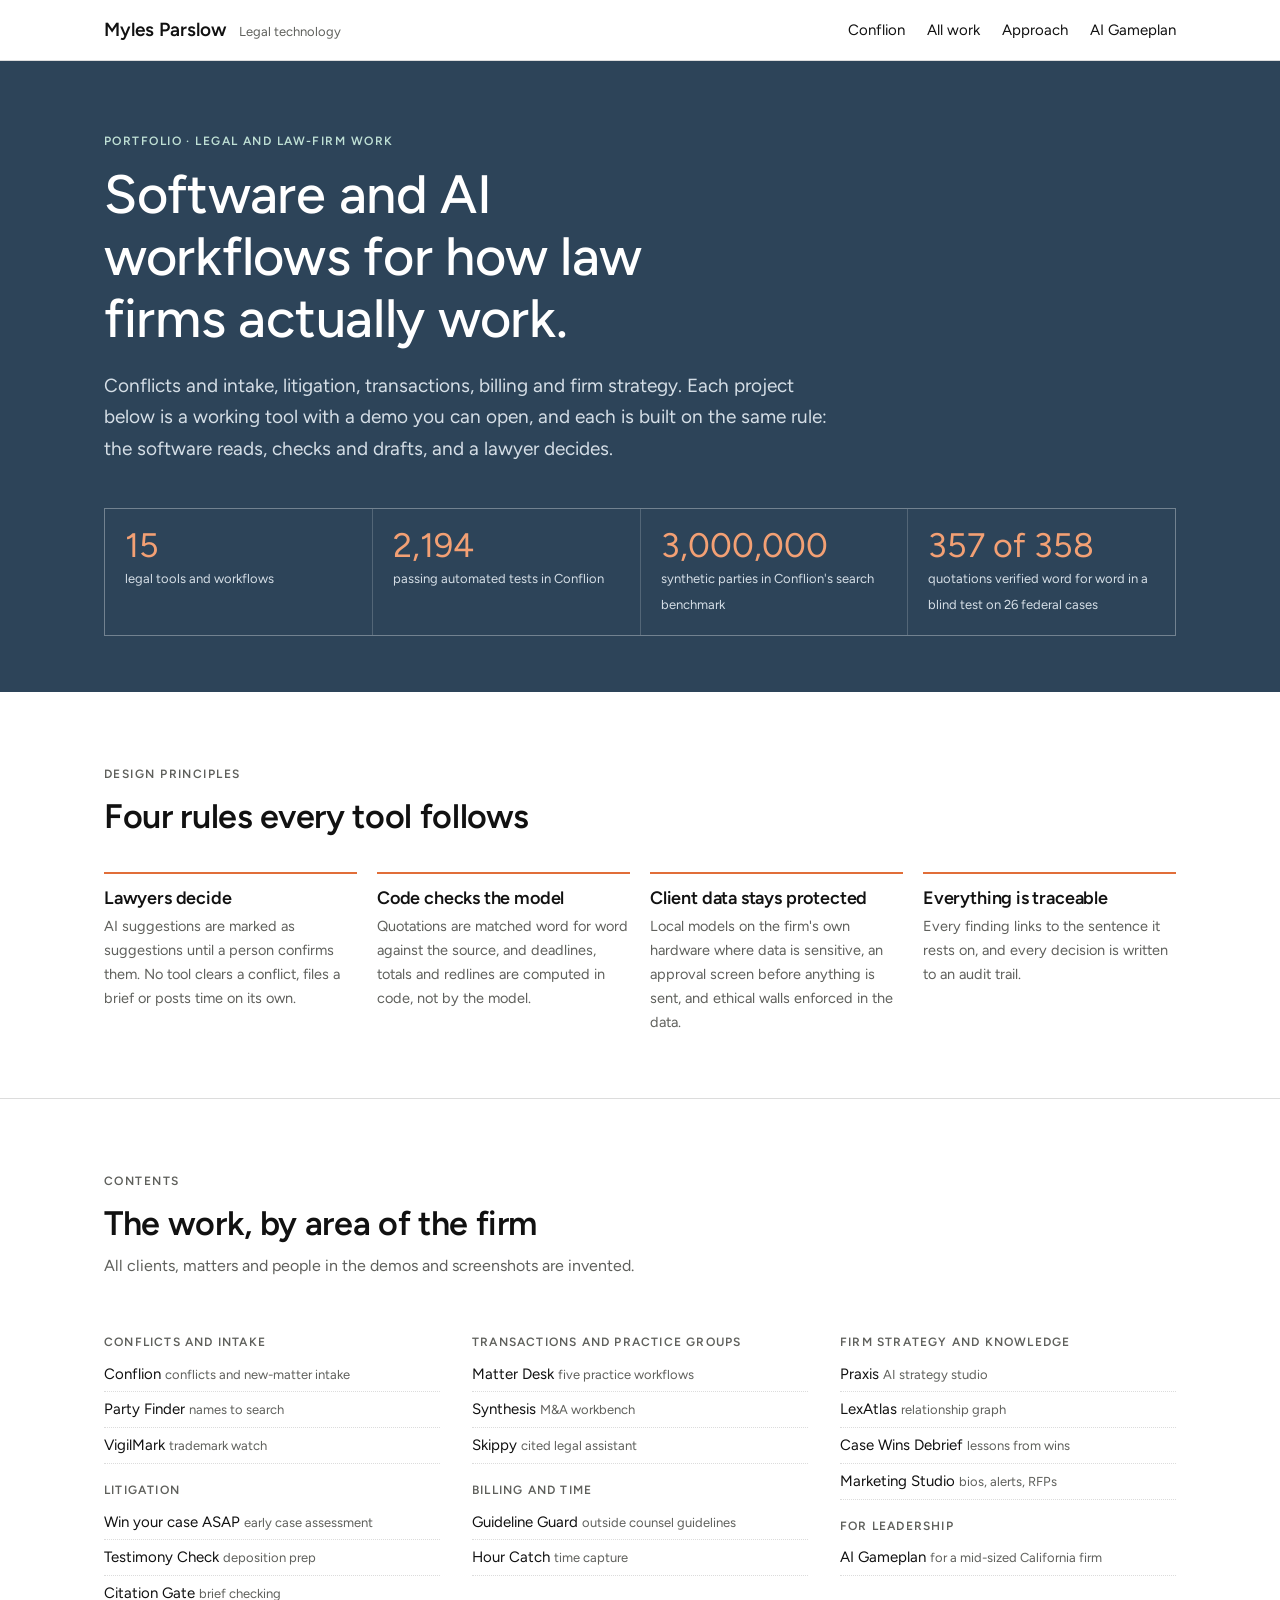
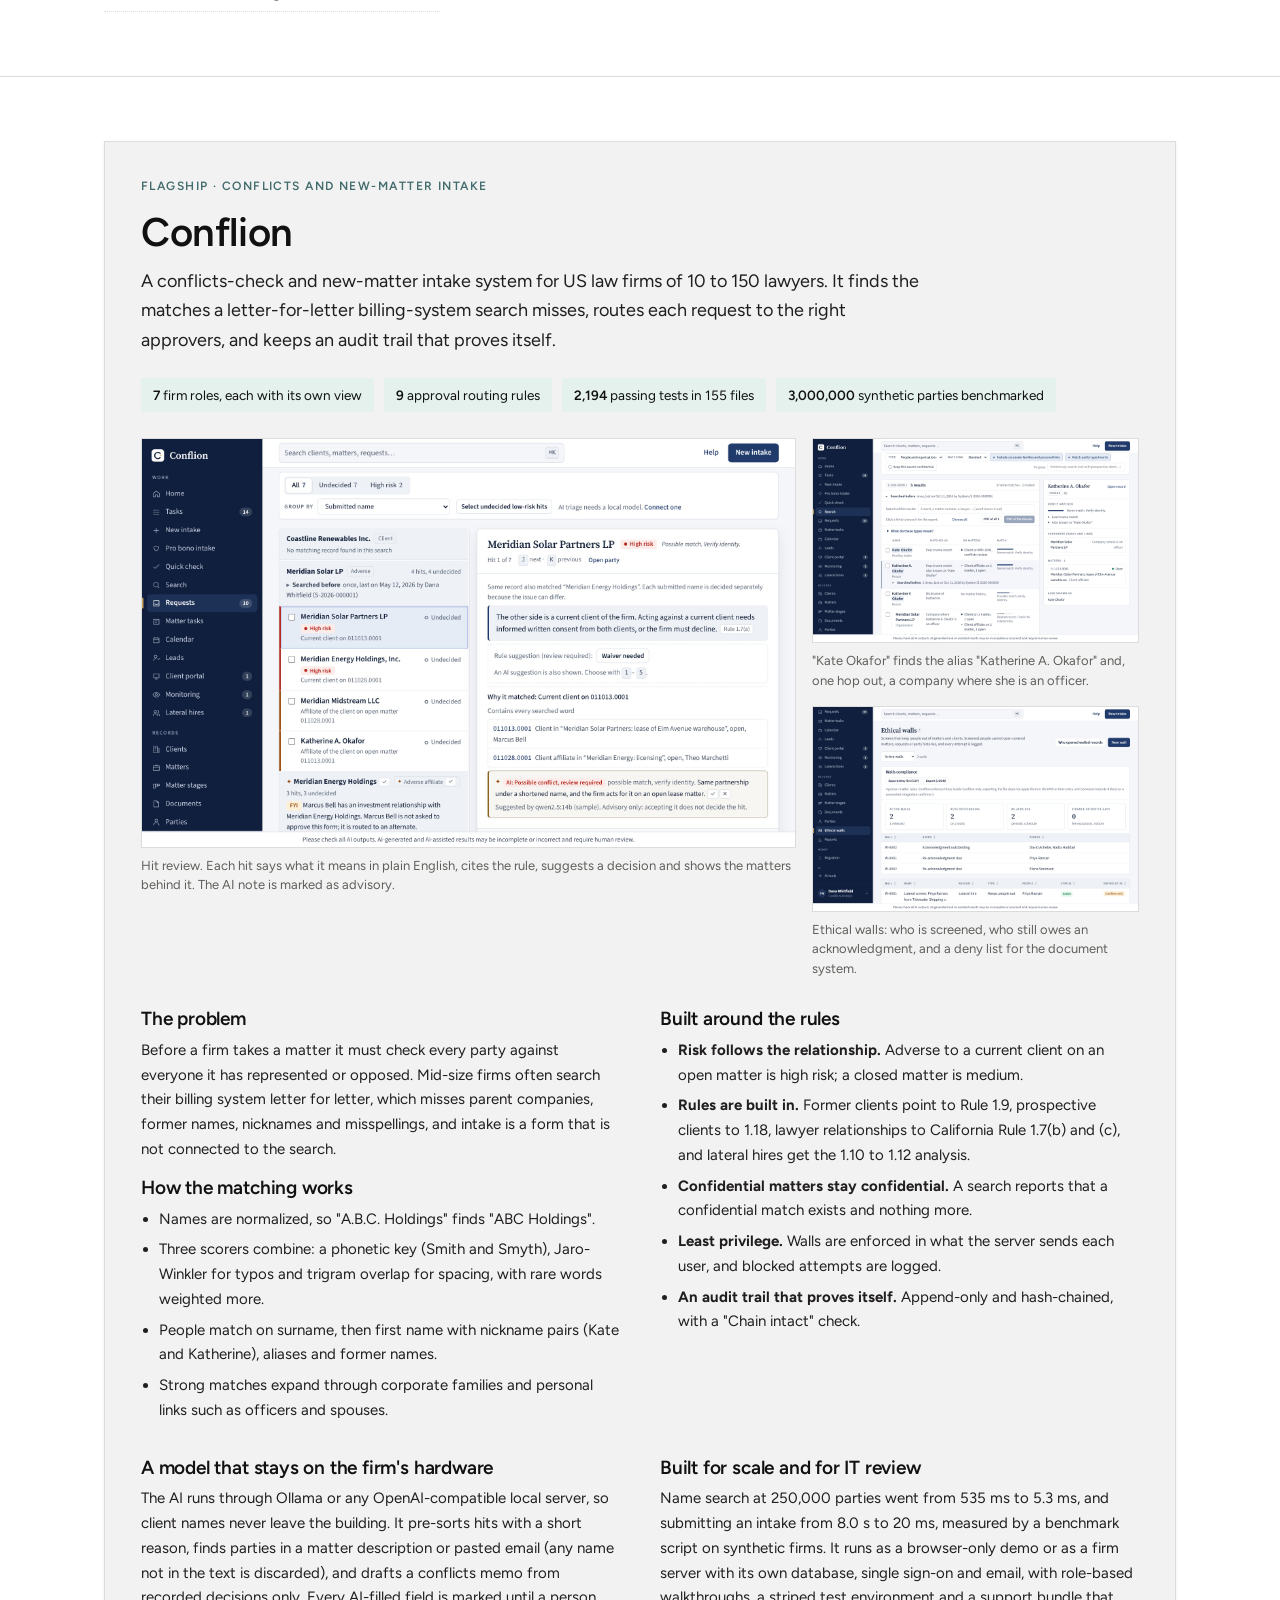
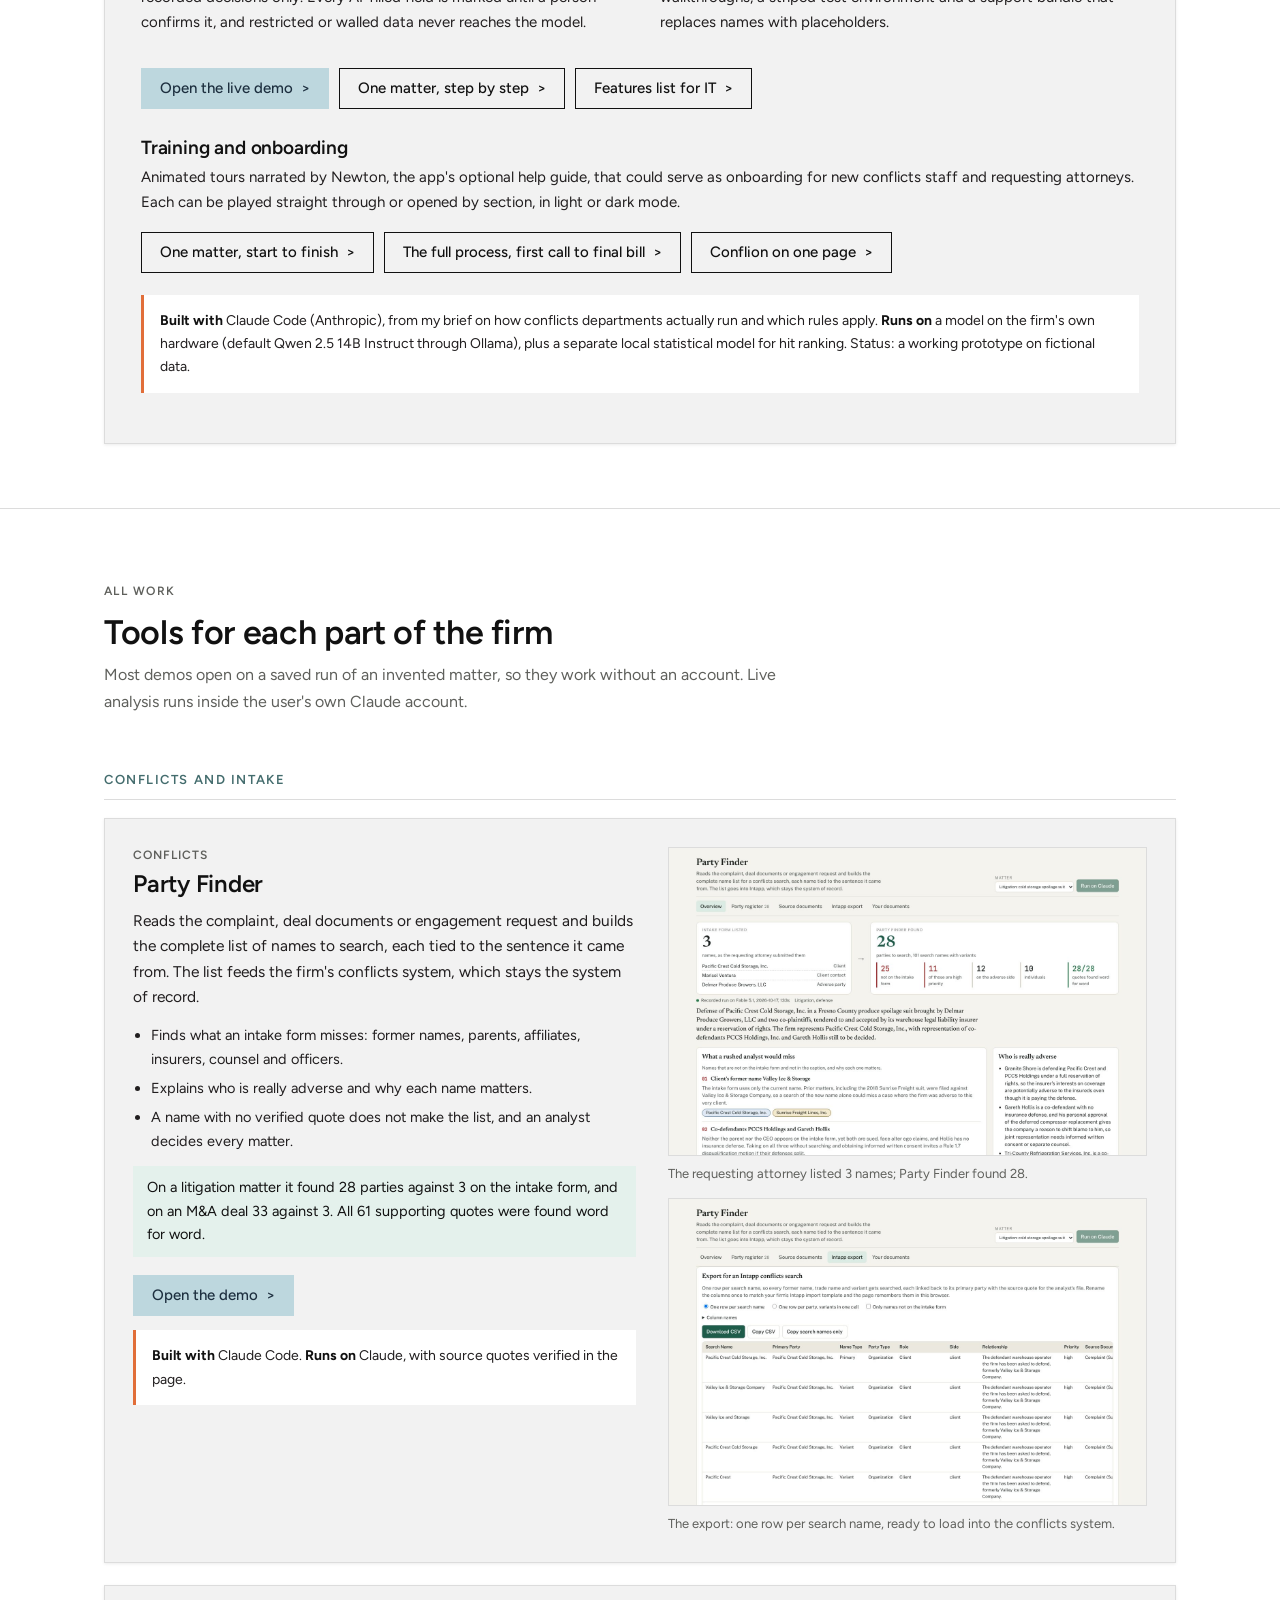
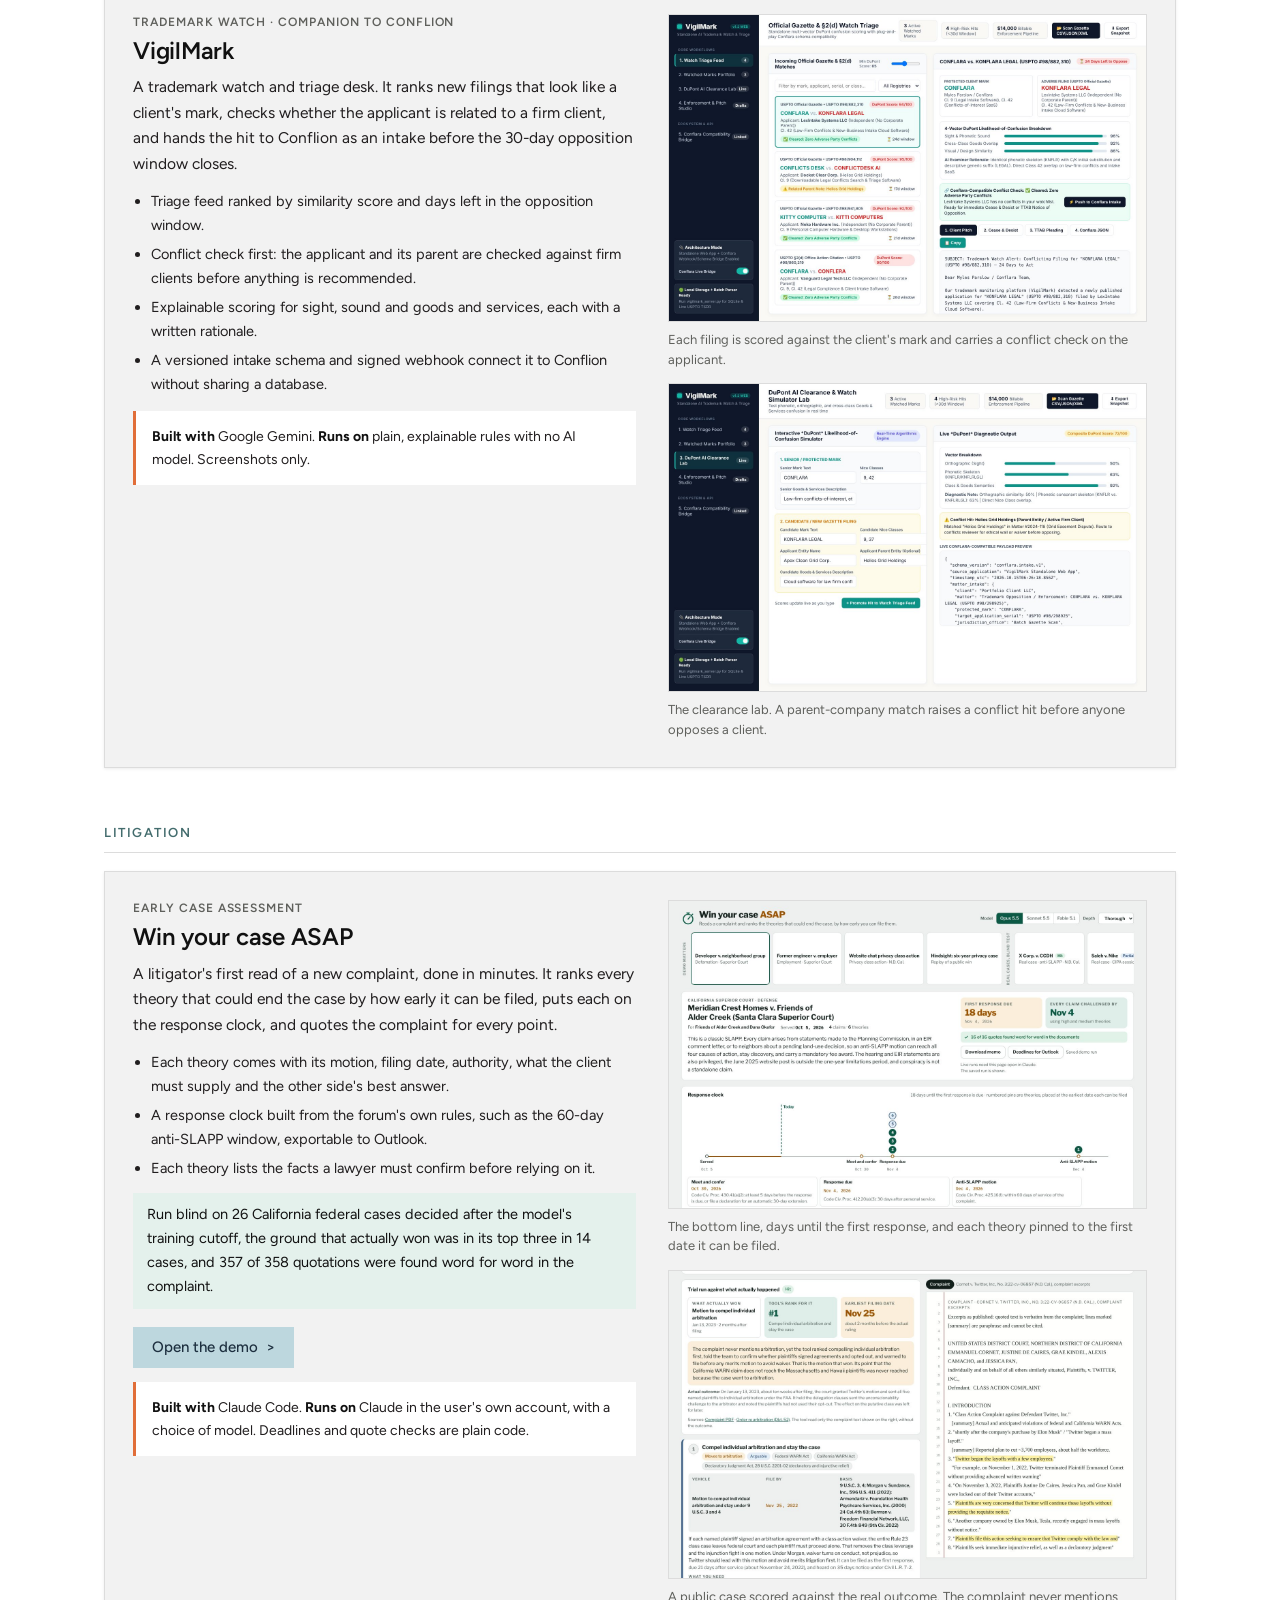
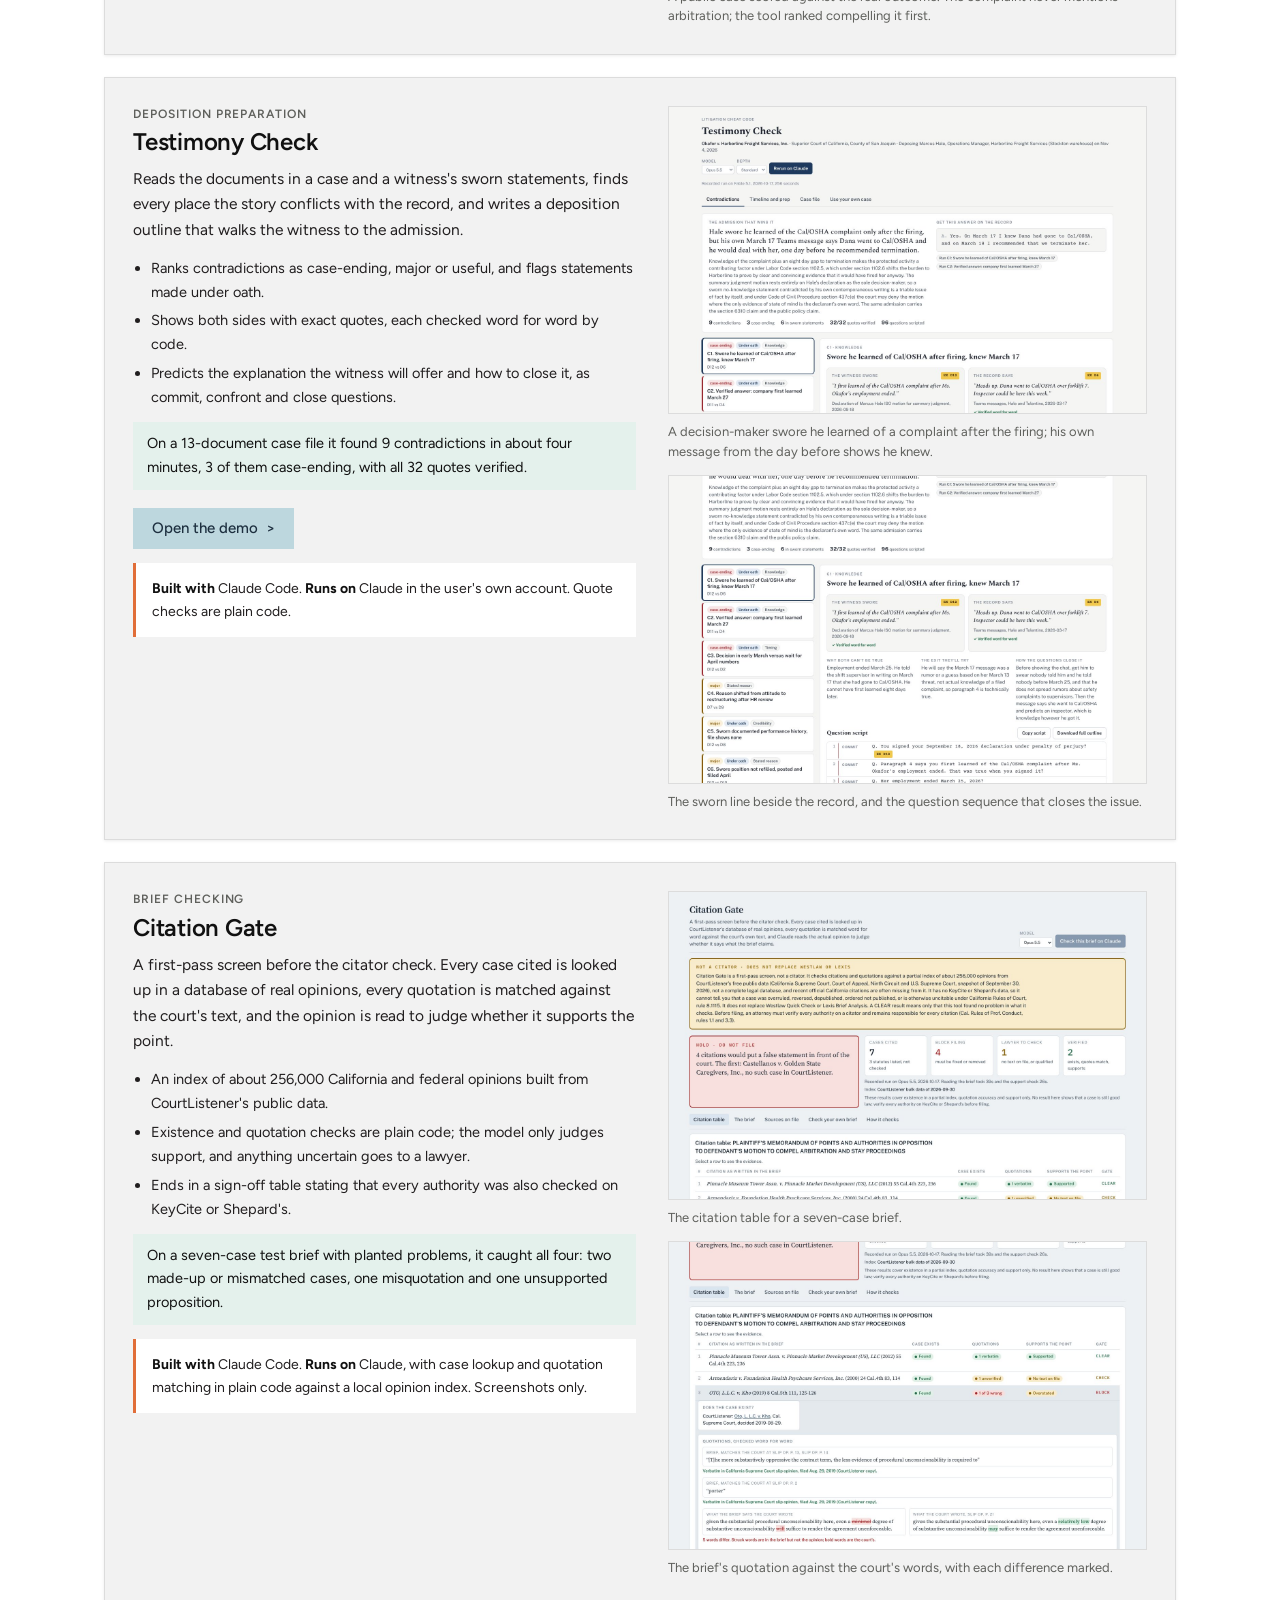
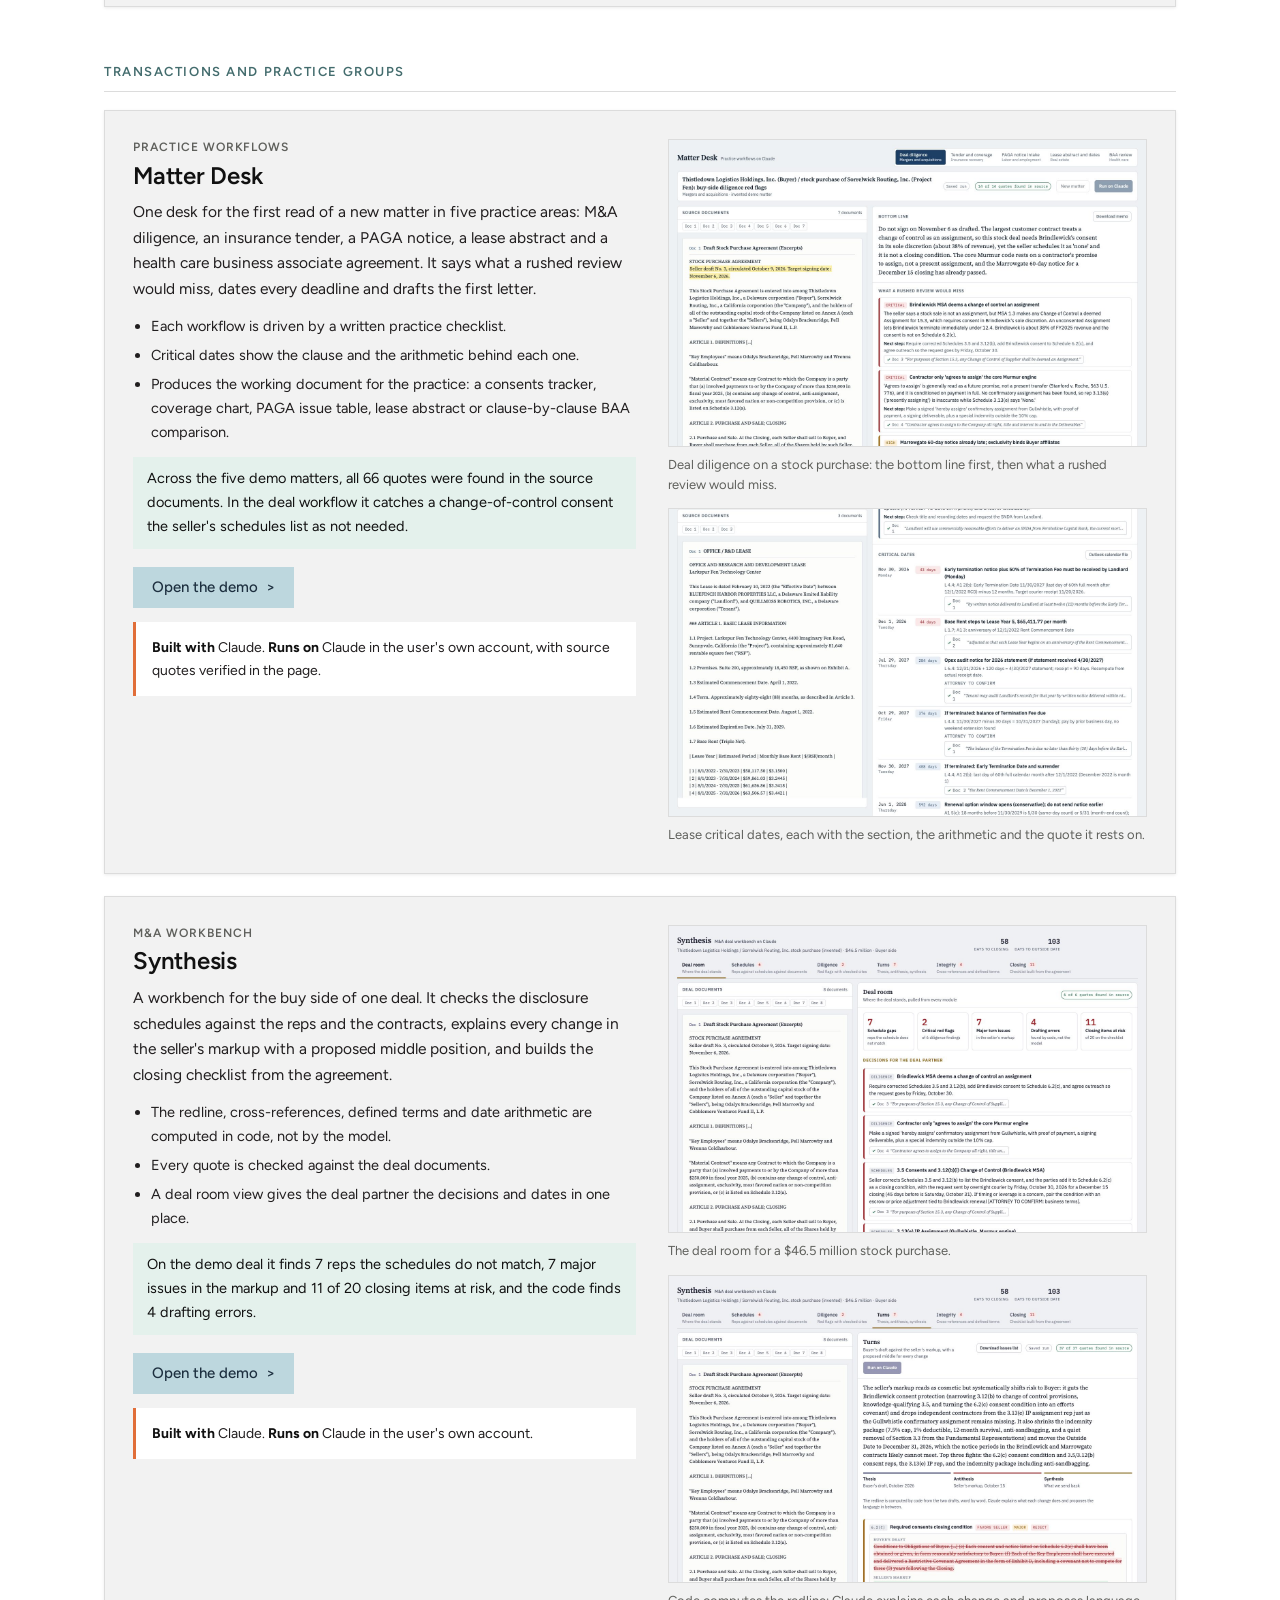
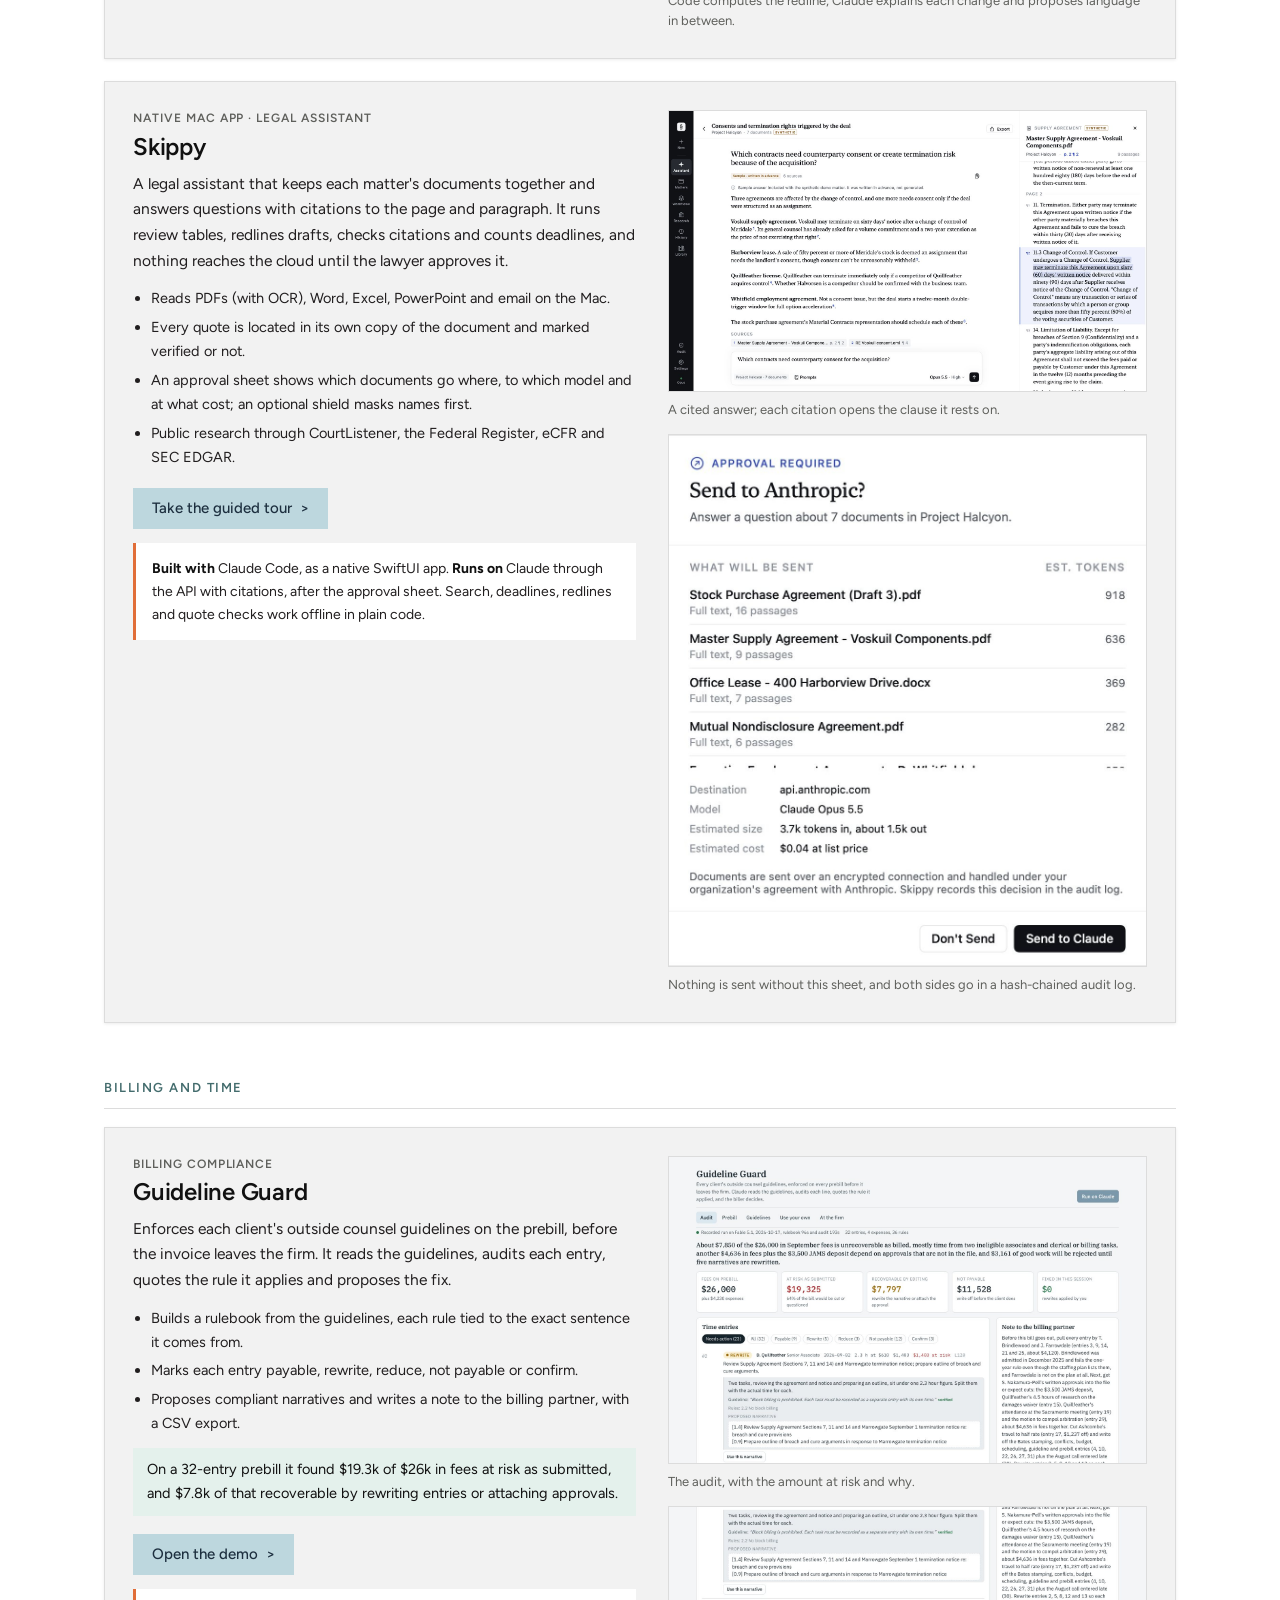
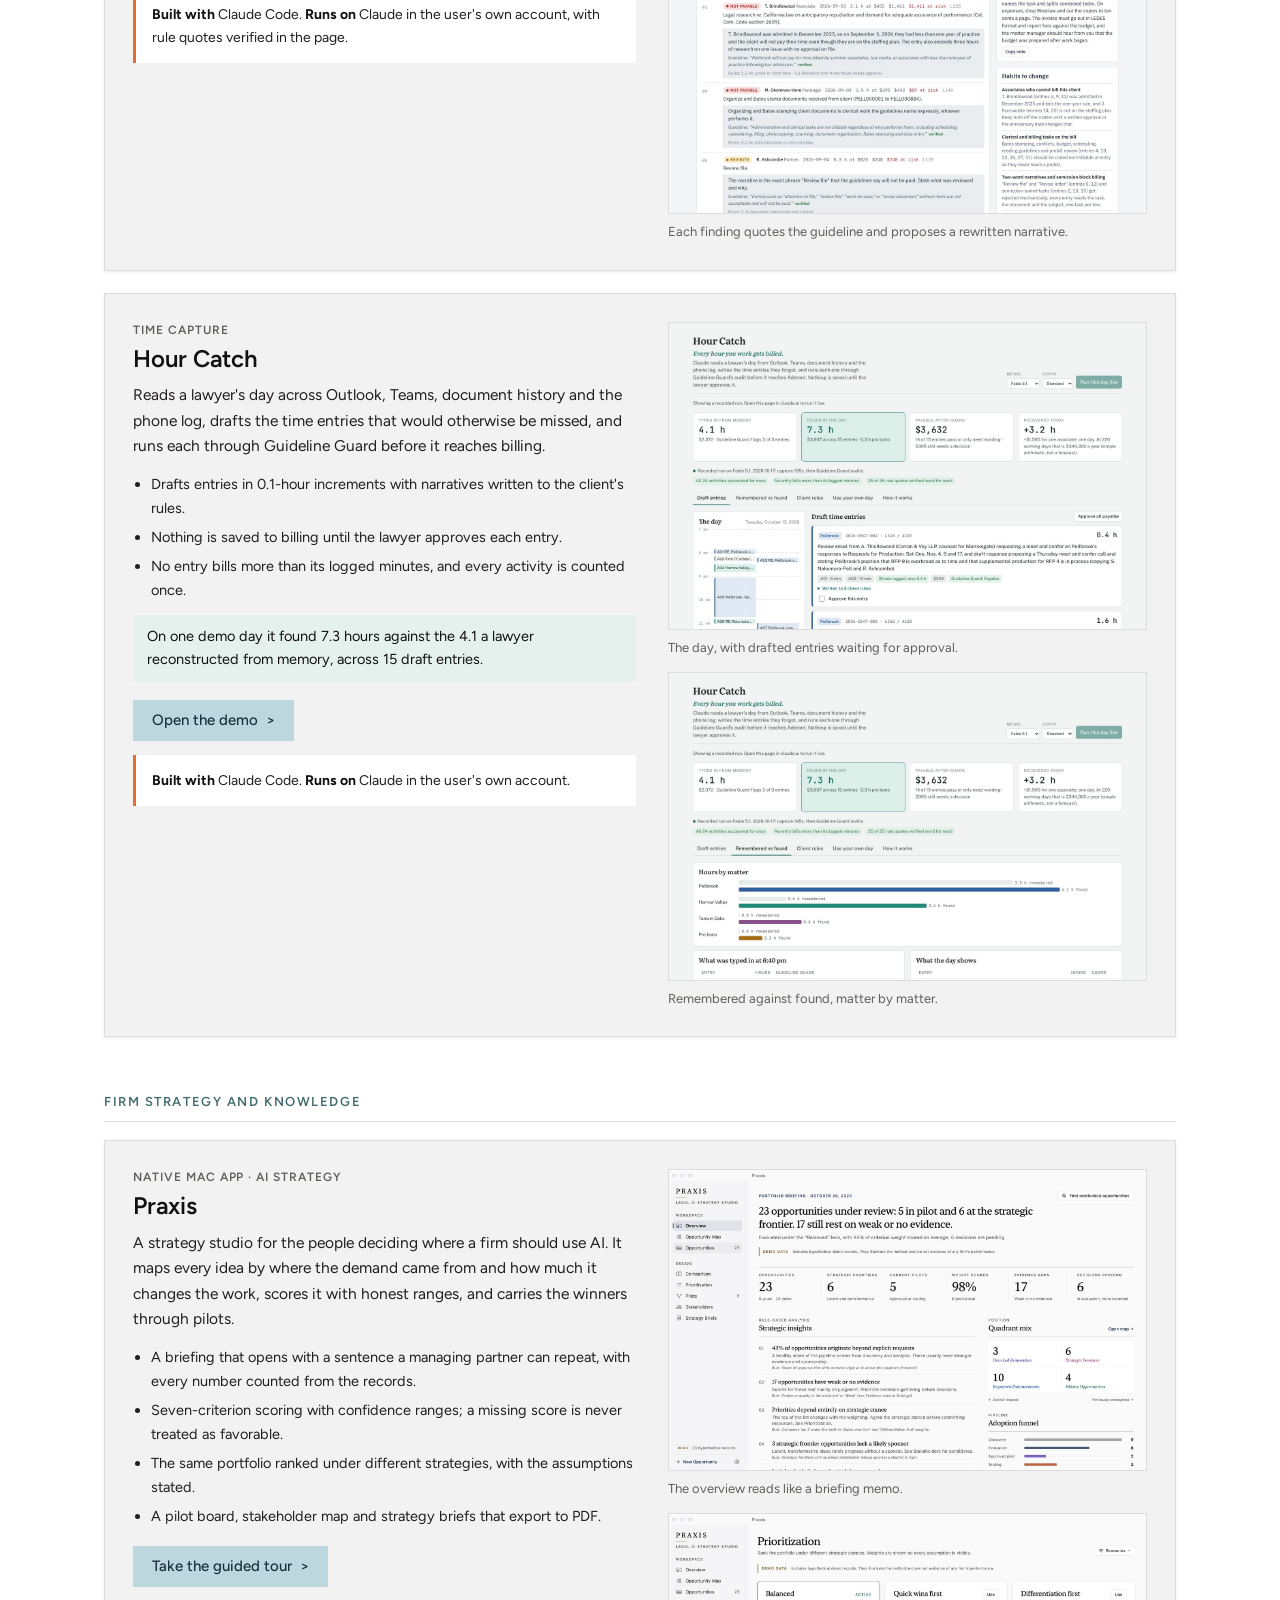
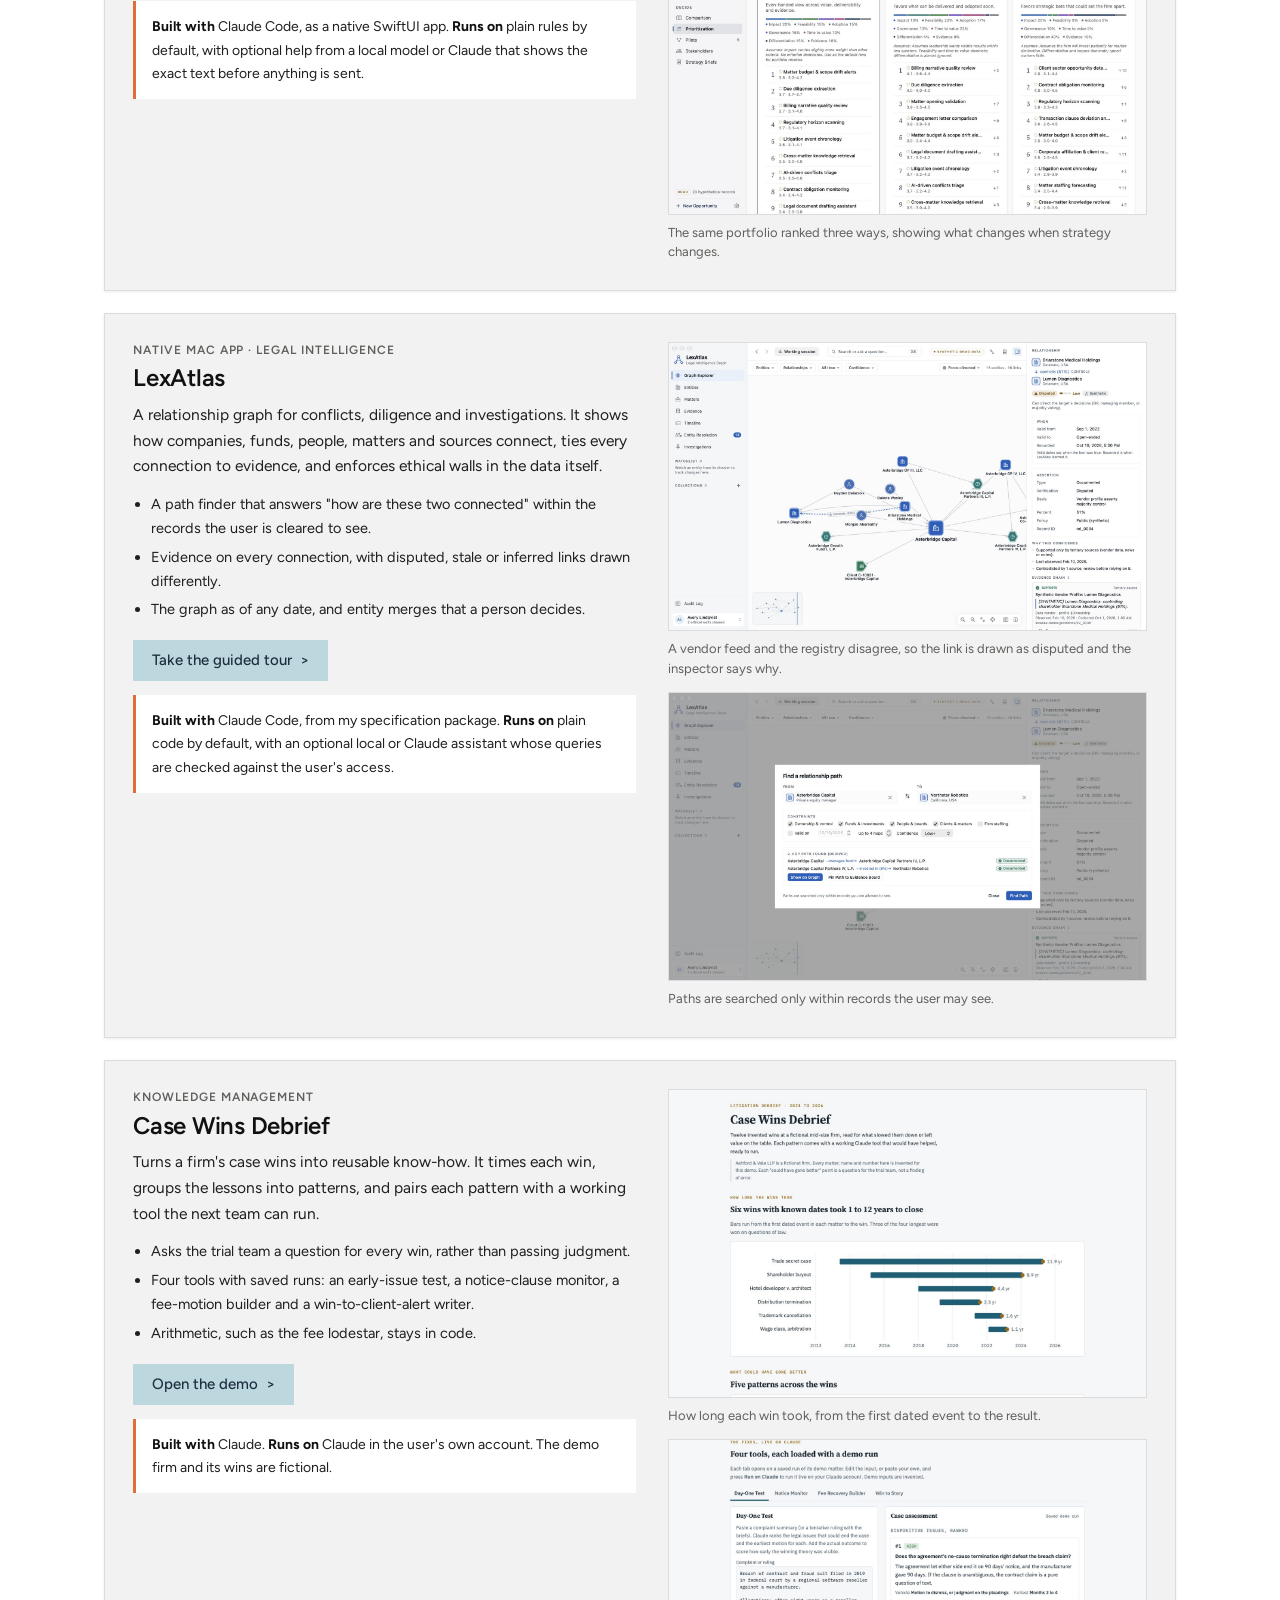
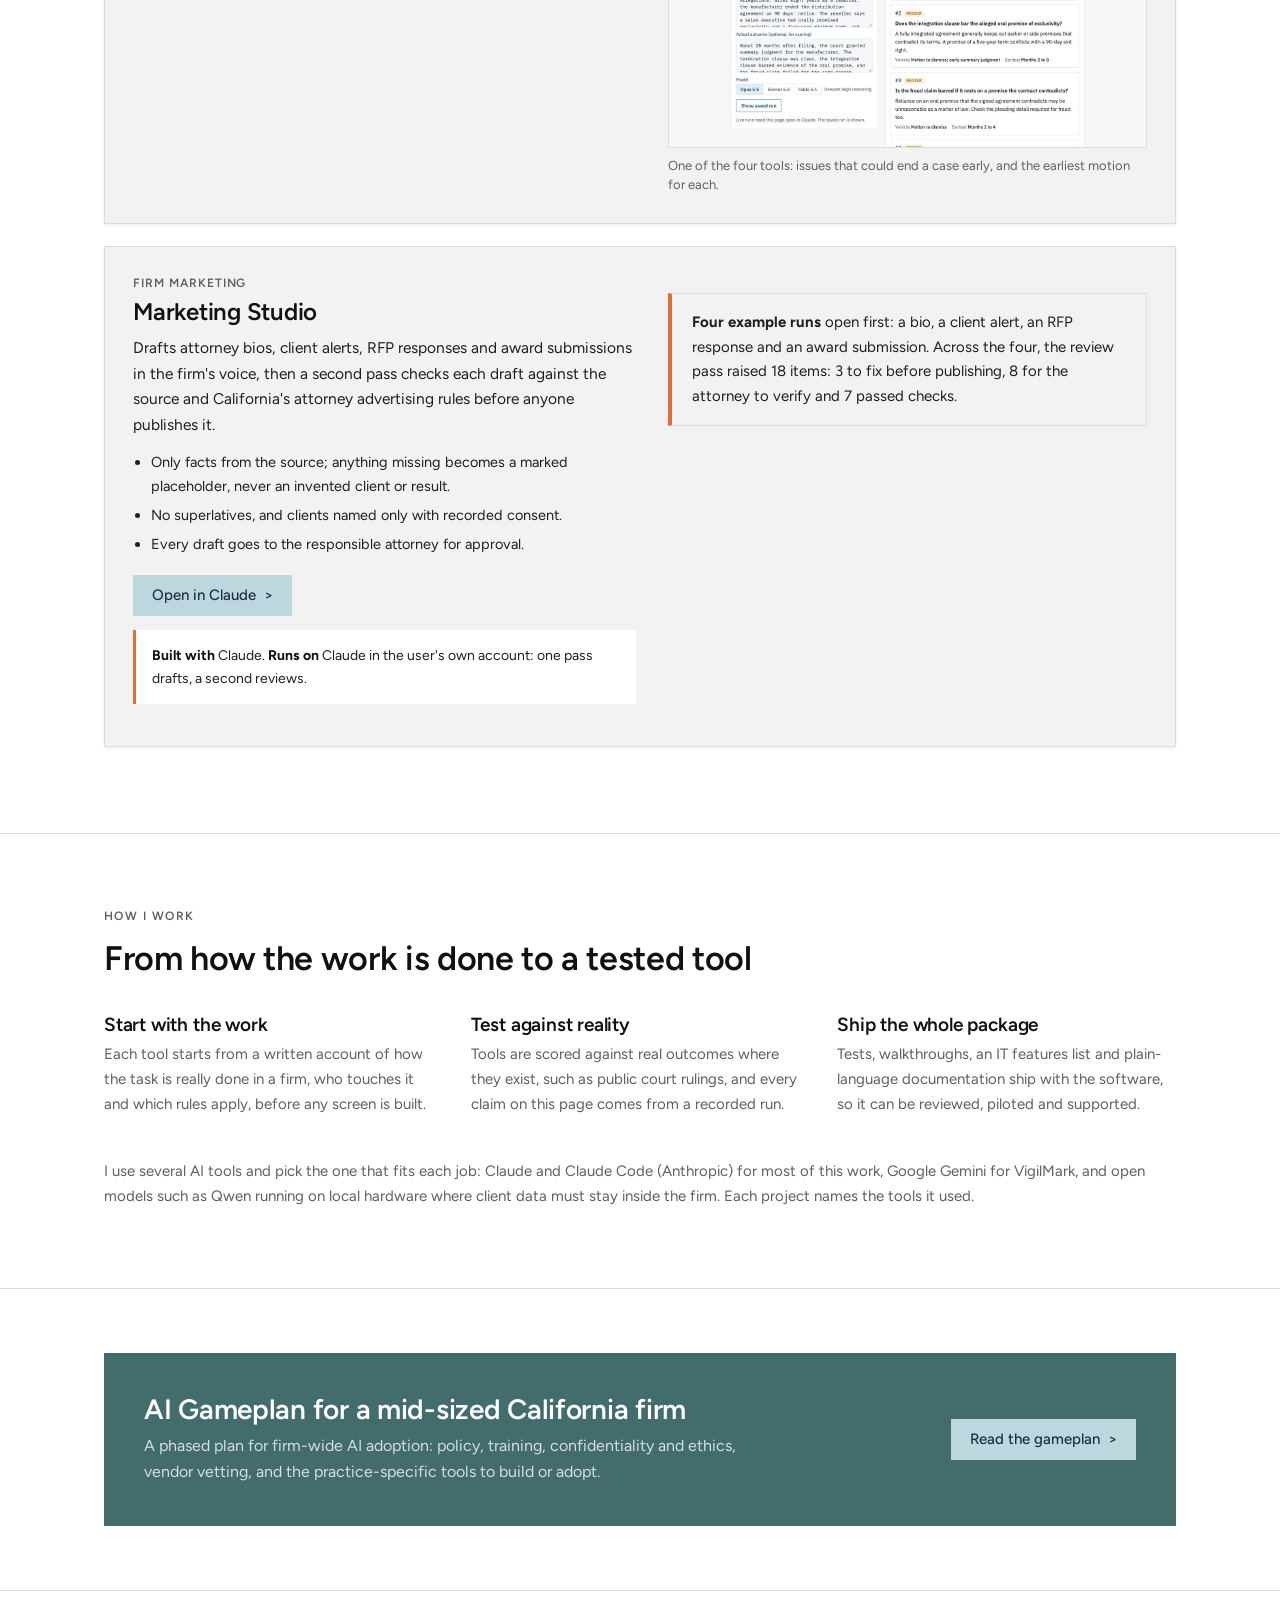
==== commit ccd7b765: "Match the firm's navy, sea green and orange palette Co-Authored-By: Claude Opus 5.5 <noreply@anthrop" ====
--- a/index.html
+++ b/index.html
@@ -8,7 +8,7 @@
 <meta name="robots" content="noindex">
 <link rel="preconnect" href="https://fonts.googleapis.com">
 <link rel="preconnect" href="https://fonts.gstatic.com" crossorigin>
-<link href="https://fonts.googleapis.com/css2?family=Libre+Franklin:wght@400;600;700&display=swap" rel="stylesheet">
+<link href="https://fonts.googleapis.com/css2?family=Figtree:wght@400;500;600;700&display=swap" rel="stylesheet">
 <link rel="stylesheet" href="legal.css">
 </head>
 <body>
--- a/legal.css
+++ b/legal.css
@@ -1,38 +1,44 @@
 /* Legal portfolio styles. */
-/* Black, white and warm orange, with a bronze secondary, after the firm's own site. */
+/* Slate navy, sea green and warm orange on white, after the firm's own site. */
 :root {
   --paper: #ffffff;
-  --surface: #f7f5f2;
+  --surface: #f2f2f2;
   --ink: #111111;
-  --text: #2b2b2b;
-  --muted: #5e5e5e;
-  --rule: #e2ded8;
-  --accent: #c2410c;
-  --accent-bright: #ea580c;
-  --accent-soft: #fdf0e7;
-  --brass: #8b6a3e;
-  --ok: #2f6b4f;
-  --band: #111111;
+  --text: #211e1f;
+  --muted: #5f605c;
+  --rule: #dcdcdc;
+  --accent: #2d4459;
+  --accent-bright: #e16e39;
+  --accent-text: #b8501f;
+  --accent-soft: #e4f1ec;
+  --brass: #436c6d;
+  --ok: #436c6d;
+  --band: #2d4459;
   --band-ink: #ffffff;
-  --band-muted: #c9c9c9;
+  --band-muted: #d5dee6;
+  --band-accent: #bfe0d5;
+  --teal: #436c6d;
+  --sky: #bdd7de;
   --on-accent: #ffffff;
-  --shadow: none;
-  --serif: "Libre Franklin", "Helvetica Neue", Arial, sans-serif;
-  --sans: "Libre Franklin", "Helvetica Neue", Arial, sans-serif;
+  --shadow: 0 1px 3px rgba(0, 0, 0, .08);
+  --serif: "Figtree", "Avenir Next", Avenir, "Helvetica Neue", Arial, sans-serif;
+  --sans: "Figtree", "Avenir Next", Avenir, "Helvetica Neue", Arial, sans-serif;
   color-scheme: light;
 }
 @media (prefers-color-scheme: dark) {
   :root:not([data-theme="light"]) {
-    --paper: #111111; --surface: #1b1b1b; --ink: #f3f3f3; --text: #d8d8d8; --muted: #a3a3a3;
-    --rule: #2f2f2f; --accent: #ff8a4c; --accent-bright: #ff8a4c; --accent-soft: #2b1c13; --brass: #cfa86f; --ok: #7cc4a0;
-    --band: #000000; --band-ink: #ffffff; --band-muted: #bdbdbd; --on-accent: #111111;
+    --paper: #141d26; --surface: #1c2833; --ink: #f2f4f6; --text: #d9dee3; --muted: #a2adb7;
+    --rule: #2c3a47; --accent: #bdd7de; --accent-bright: #f08a55; --accent-text: #f4a37a; --accent-soft: #1f3330; --brass: #9fcfc0; --ok: #9fcfc0;
+    --band: #22374a; --band-ink: #ffffff; --band-muted: #c4d0db; --band-accent: #bfe0d5; --teal: #2f5455; --sky: #bdd7de; --on-accent: #141d26;
+    --shadow: none;
     color-scheme: dark;
   }
 }
 :root[data-theme="dark"] {
-  --paper: #111111; --surface: #1b1b1b; --ink: #f3f3f3; --text: #d8d8d8; --muted: #a3a3a3;
-  --rule: #2f2f2f; --accent: #ff8a4c; --accent-bright: #ff8a4c; --accent-soft: #2b1c13; --brass: #cfa86f; --ok: #7cc4a0;
-  --band: #000000; --band-ink: #ffffff; --band-muted: #bdbdbd; --on-accent: #111111;
+  --paper: #141d26; --surface: #1c2833; --ink: #f2f4f6; --text: #d9dee3; --muted: #a2adb7;
+  --rule: #2c3a47; --accent: #bdd7de; --accent-bright: #f08a55; --accent-text: #f4a37a; --accent-soft: #1f3330; --brass: #9fcfc0; --ok: #9fcfc0;
+  --band: #22374a; --band-ink: #ffffff; --band-muted: #c4d0db; --band-accent: #bfe0d5; --teal: #2f5455; --sky: #bdd7de; --on-accent: #141d26;
+  --shadow: none;
   color-scheme: dark;
 }
 
@@ -45,22 +51,22 @@
 }
 img { max-width: 100%; display: block; }
 a { color: var(--accent); text-underline-offset: 3px; }
-h1, h2, h3, h4 { font-family: var(--serif); color: var(--ink); font-weight: 700; line-height: 1.15; letter-spacing: -.01em; margin: 0; text-wrap: balance; }
+h1, h2, h3, h4 { font-family: var(--serif); color: var(--ink); font-weight: 600; line-height: 1.15; letter-spacing: -.01em; margin: 0; text-wrap: balance; }
 p { margin: 0 0 1em; }
 .wrap { max-width: 1120px; margin: 0 auto; padding: 0 24px; }
 .wrap.narrow > *, .narrow:not(.wrap) { max-width: 760px; }
 
 /* Header */
 .top {
-  position: sticky; top: 0; z-index: 20; background: var(--band);
-  border-bottom: 1px solid #2a2a2a;
+  position: sticky; top: 0; z-index: 20; background: var(--paper);
+  border-bottom: 1px solid var(--rule);
 }
 .top .wrap { display: flex; align-items: center; justify-content: space-between; gap: 16px; height: 60px; }
-.brand { font-family: var(--serif); font-weight: 700; font-size: 18px; color: var(--band-ink); text-decoration: none; white-space: nowrap; }
-.brand span { color: var(--band-muted); font-weight: 400; font-family: var(--sans); font-size: 13px; margin-left: 8px; }
-.top nav { display: flex; gap: 20px; font-size: 14px; }
-.top nav a { color: var(--band-ink); text-decoration: none; }
-.top nav a:hover, .top nav a[aria-current] { color: var(--accent-bright); }
+.brand { font-family: var(--serif); font-weight: 600; font-size: 19px; color: var(--ink); text-decoration: none; white-space: nowrap; }
+.brand span { color: var(--muted); font-weight: 400; font-family: var(--sans); font-size: 13px; margin-left: 8px; }
+.top nav { display: flex; gap: 22px; font-size: 15px; }
+.top nav a { color: var(--ink); text-decoration: none; }
+.top nav a:hover, .top nav a[aria-current] { color: var(--accent-text); }
 @media (max-width: 760px) {
   .brand span { display: none; }
   .top nav { gap: 14px; font-size: 13px; }
@@ -68,17 +74,17 @@
 }
 
 /* Hero */
-.hero { padding: 72px 0 56px; background: var(--band); color: var(--band-ink); border-bottom: 4px solid var(--accent-bright); }
+.hero { padding: 72px 0 56px; background: var(--band); color: var(--band-ink); }
 .hero h1 { color: var(--band-ink); }
-.hero .eyebrow { color: var(--accent-bright); }
+.hero .eyebrow { color: var(--band-accent); }
 .eyebrow { font: 600 12px/1.4 var(--sans); letter-spacing: .12em; text-transform: uppercase; color: var(--brass); margin-bottom: 14px; }
-.hero h1 { font-size: clamp(34px, 5vw, 54px); letter-spacing: -.01em; max-width: 18ch; }
+.hero h1 { font-size: clamp(34px, 5vw, 54px); font-weight: 500; letter-spacing: -.005em; max-width: 18ch; }
 .hero .lede { font-size: 19px; color: var(--band-muted); max-width: 62ch; margin: 20px 0 0; }
-.figures { display: grid; grid-template-columns: repeat(4, 1fr); gap: 1px; background: #333; border: 1px solid #333; margin-top: 44px; }
+.figures { display: grid; grid-template-columns: repeat(4, 1fr); gap: 1px; background: rgba(255, 255, 255, .18); border: 1px solid rgba(255, 255, 255, .18); margin-top: 44px; }
 .figures div { background: var(--band); padding: 18px 20px; }
-.figures b { display: block; font: 700 30px/1.1 var(--serif); color: var(--accent-bright); }
+.figures b { display: block; font: 400 34px/1.1 var(--serif); color: #f3a074; }
 .figures span { font-size: 13px; color: var(--band-muted); }
-@media (max-width: 760px) { .figures { grid-template-columns: 1fr 1fr; } .hero { padding: 48px 0 36px; } }
+@media (max-width: 760px) { .figures { grid-template-columns: 1fr 1fr; } .figures b { font-size: 26px; } .figures div { padding: 14px; } .hero { padding: 48px 0 36px; } }
 
 /* Sections */
 section.block { padding: 64px 0; border-bottom: 1px solid var(--rule); }
@@ -87,7 +93,7 @@
 .section-head p { color: var(--muted); margin-top: 10px; }
 
 .principles { display: grid; grid-template-columns: repeat(4, 1fr); gap: 20px; }
-.principles div { border-top: 3px solid var(--accent-bright); padding-top: 14px; }
+.principles div { border-top: 2px solid var(--accent-bright); padding-top: 14px; }
 .principles h3 { font-size: 18px; margin-bottom: 6px; }
 .principles p { font-size: 14.5px; color: var(--muted); margin: 0; }
 @media (max-width: 900px) { .principles { grid-template-columns: 1fr 1fr; } }
@@ -111,7 +117,7 @@
 .cols li { margin-bottom: 6px; }
 @media (max-width: 760px) { .feature { padding: 22px; } .cols { grid-template-columns: 1fr; } }
 .stats { display: flex; flex-wrap: wrap; gap: 10px; margin: 0 0 26px; }
-.stats span { background: var(--accent-soft); color: var(--ink); font-size: 13.5px; padding: 6px 12px; border-radius: 999px; }
+.stats span { background: var(--accent-soft); color: var(--ink); font-size: 13.5px; padding: 6px 12px; border-radius: 0; }
 .stats b { font-weight: 600; }
 .gallery { display: grid; grid-template-columns: 2fr 1fr; gap: 16px; margin: 8px 0 30px; }
 .gallery .stack { display: grid; gap: 16px; }
@@ -120,17 +126,18 @@
 figure { margin: 0; }
 figure button.zoom {
   display: block; width: 100%; padding: 0; border: 1px solid var(--rule); background: var(--surface);
-  cursor: zoom-in; border-radius: 6px; overflow: hidden;
+  cursor: zoom-in; border-radius: 0; overflow: hidden;
 }
 figure img { width: 100%; height: auto; }
 figcaption { font-size: 13px; color: var(--muted); margin-top: 8px; line-height: 1.5; }
 
 .actions { display: flex; flex-wrap: wrap; gap: 10px; margin: 18px 0 0; }
 .btn {
-  display: inline-flex; align-items: center; gap: 6px; font: 600 14px/1 var(--sans); padding: 11px 16px;
-  border-radius: 0; text-decoration: none; border: 1px solid var(--accent); text-transform: uppercase; letter-spacing: .06em; font-size: 12.5px; color: var(--accent); background: transparent;
-}
-.btn.primary { background: var(--accent); color: var(--on-accent); }
+  display: inline-flex; align-items: center; gap: 6px; font: 500 15px/1 var(--sans); padding: 12px 18px;
+  border-radius: 0; text-decoration: none; border: 1px solid var(--ink); color: var(--ink); background: transparent;
+}
+.btn::after { content: ">"; margin-left: 2px; }
+.btn.primary { background: var(--sky); border-color: var(--sky); color: #1d2f3f; }
 .btn:hover { filter: brightness(1.08); }
 .btn .note { font-weight: 400; opacity: .8; }
 
@@ -150,7 +157,7 @@
 .card .what { margin: 10px 0 14px; font-size: 15.5px; }
 .card ul { padding-left: 18px; margin: 0 0 6px; font-size: 14.5px; }
 .card li { margin-bottom: 5px; }
-.card .result { font-size: 14.5px; background: var(--accent-soft); padding: 10px 14px; border-radius: 4px; margin: 12px 0 0; color: var(--ink); }
+.card .result { font-size: 14.5px; background: var(--accent-soft); padding: 10px 14px; border-radius: 0; margin: 12px 0 0; color: var(--ink); }
 .card .built { margin-top: 14px; }
 .card .shots { display: grid; gap: 14px; }
 @media (max-width: 860px) { .card { grid-template-columns: 1fr; padding: 22px; gap: 20px; } .card .shots { order: -1; } }
@@ -161,10 +168,10 @@
 .approach p { font-size: 15px; color: var(--muted); }
 @media (max-width: 760px) { .approach { grid-template-columns: 1fr; } }
 
-.cta { background: var(--band); color: var(--band-ink); border-top: 4px solid var(--accent-bright); padding: 40px; display: flex; gap: 28px; align-items: center; justify-content: space-between; flex-wrap: wrap; }
+.cta { background: var(--teal); color: var(--band-ink); padding: 40px; display: flex; gap: 28px; align-items: center; justify-content: space-between; flex-wrap: wrap; }
 .cta h2 { color: var(--band-ink); font-size: 28px; }
 .cta p { margin: 8px 0 0; color: var(--band-muted); max-width: 60ch; }
-.cta .btn { border-color: var(--accent-bright); background: var(--accent-bright); color: #111111; }
+.cta .btn { border-color: var(--sky); background: var(--sky); color: #1d2f3f; }
 
 footer.foot { padding: 36px 0 56px; font-size: 13.5px; color: var(--muted); }
 footer.foot p { margin: 0 0 6px; }
@@ -205,7 +212,7 @@
 .phases .when { font: 600 12px/1.4 var(--sans); letter-spacing: .08em; text-transform: uppercase; color: var(--brass); }
 .phases ul { margin-top: 8px; }
 .phases .exit { font-size: 14px; color: var(--muted); margin: 6px 0 0; }
-.tag { display: inline-block; font: 600 11px/1.6 var(--sans); padding: 1px 8px; border-radius: 999px; background: var(--accent-soft); color: var(--accent); letter-spacing: .03em; white-space: nowrap; }
+.tag { display: inline-block; font: 600 11px/1.6 var(--sans); padding: 1px 8px; border-radius: 0; background: var(--accent-soft); color: var(--brass); letter-spacing: .03em; white-space: nowrap; }
 .sources { font-size: 14px; }
 .sources li { margin-bottom: 8px; }
 .toc-side { font-size: 14px; columns: 2; column-gap: 32px; padding-left: 18px; }
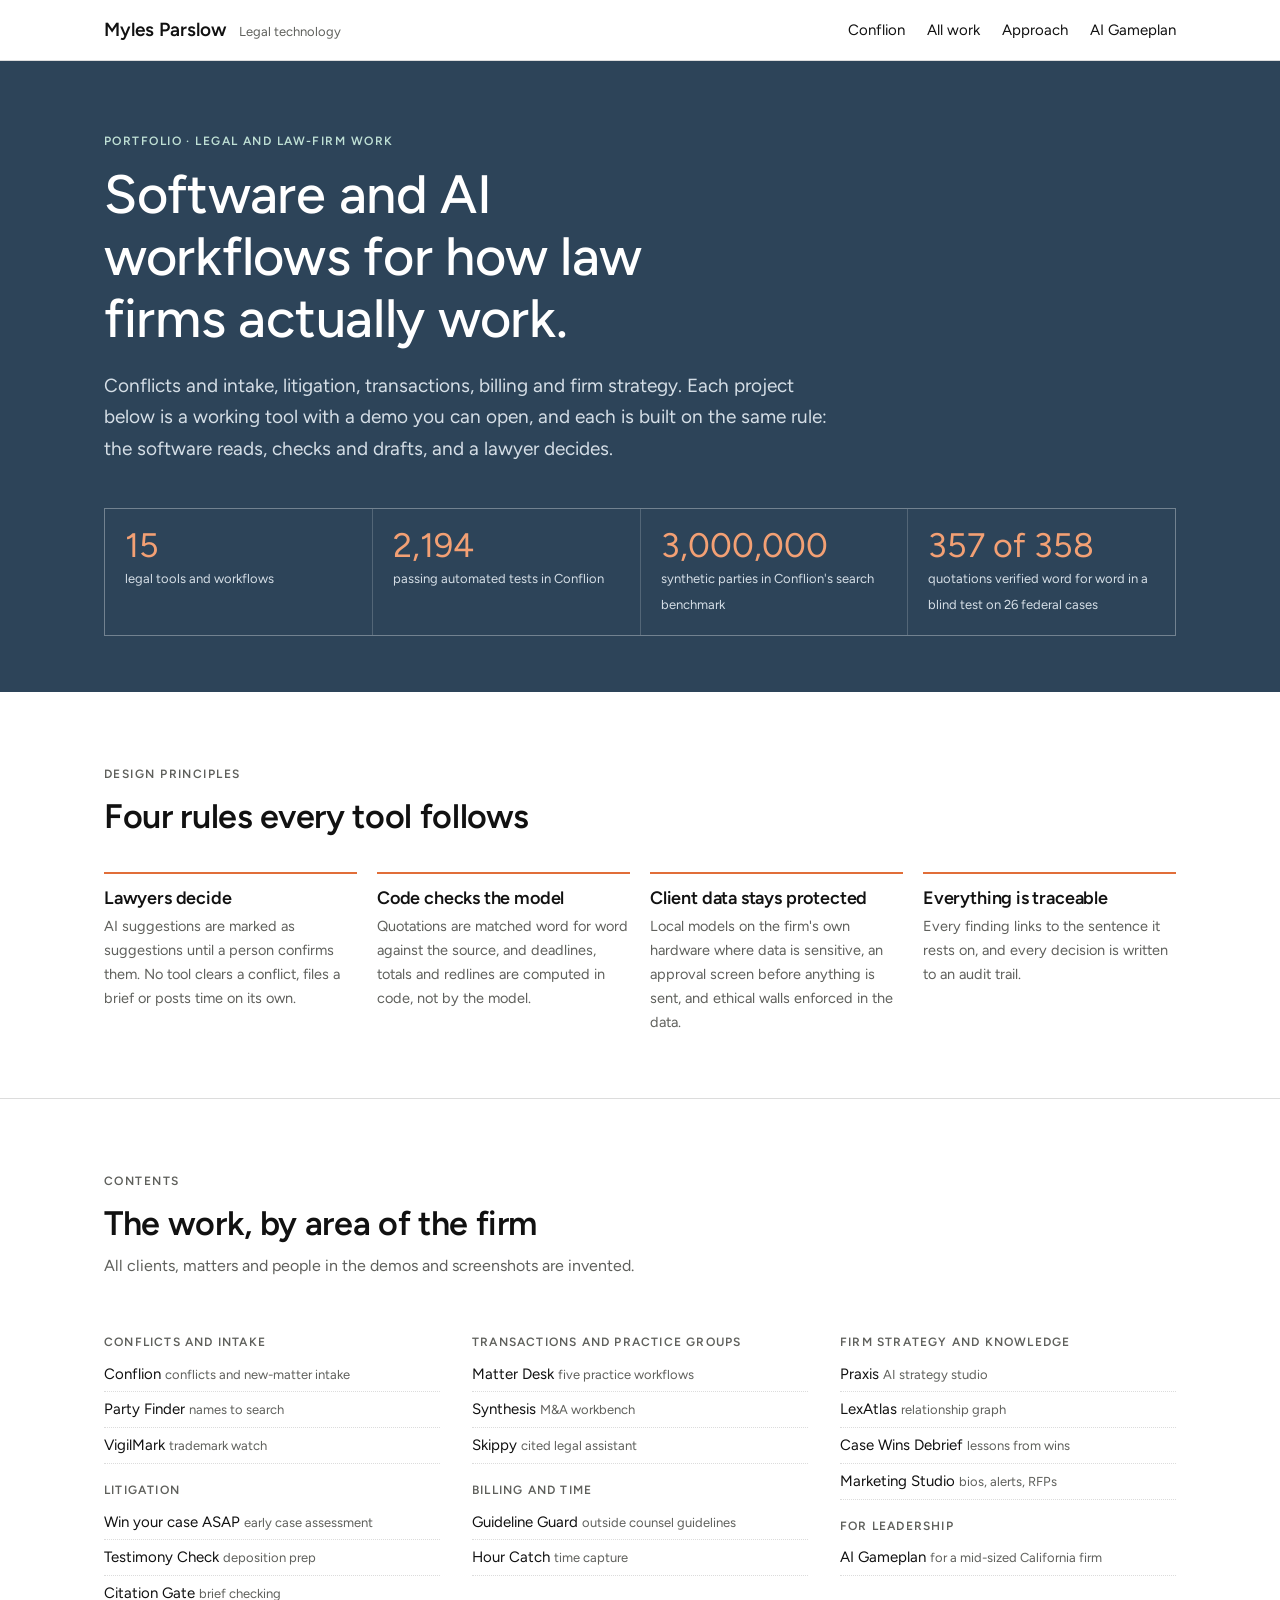
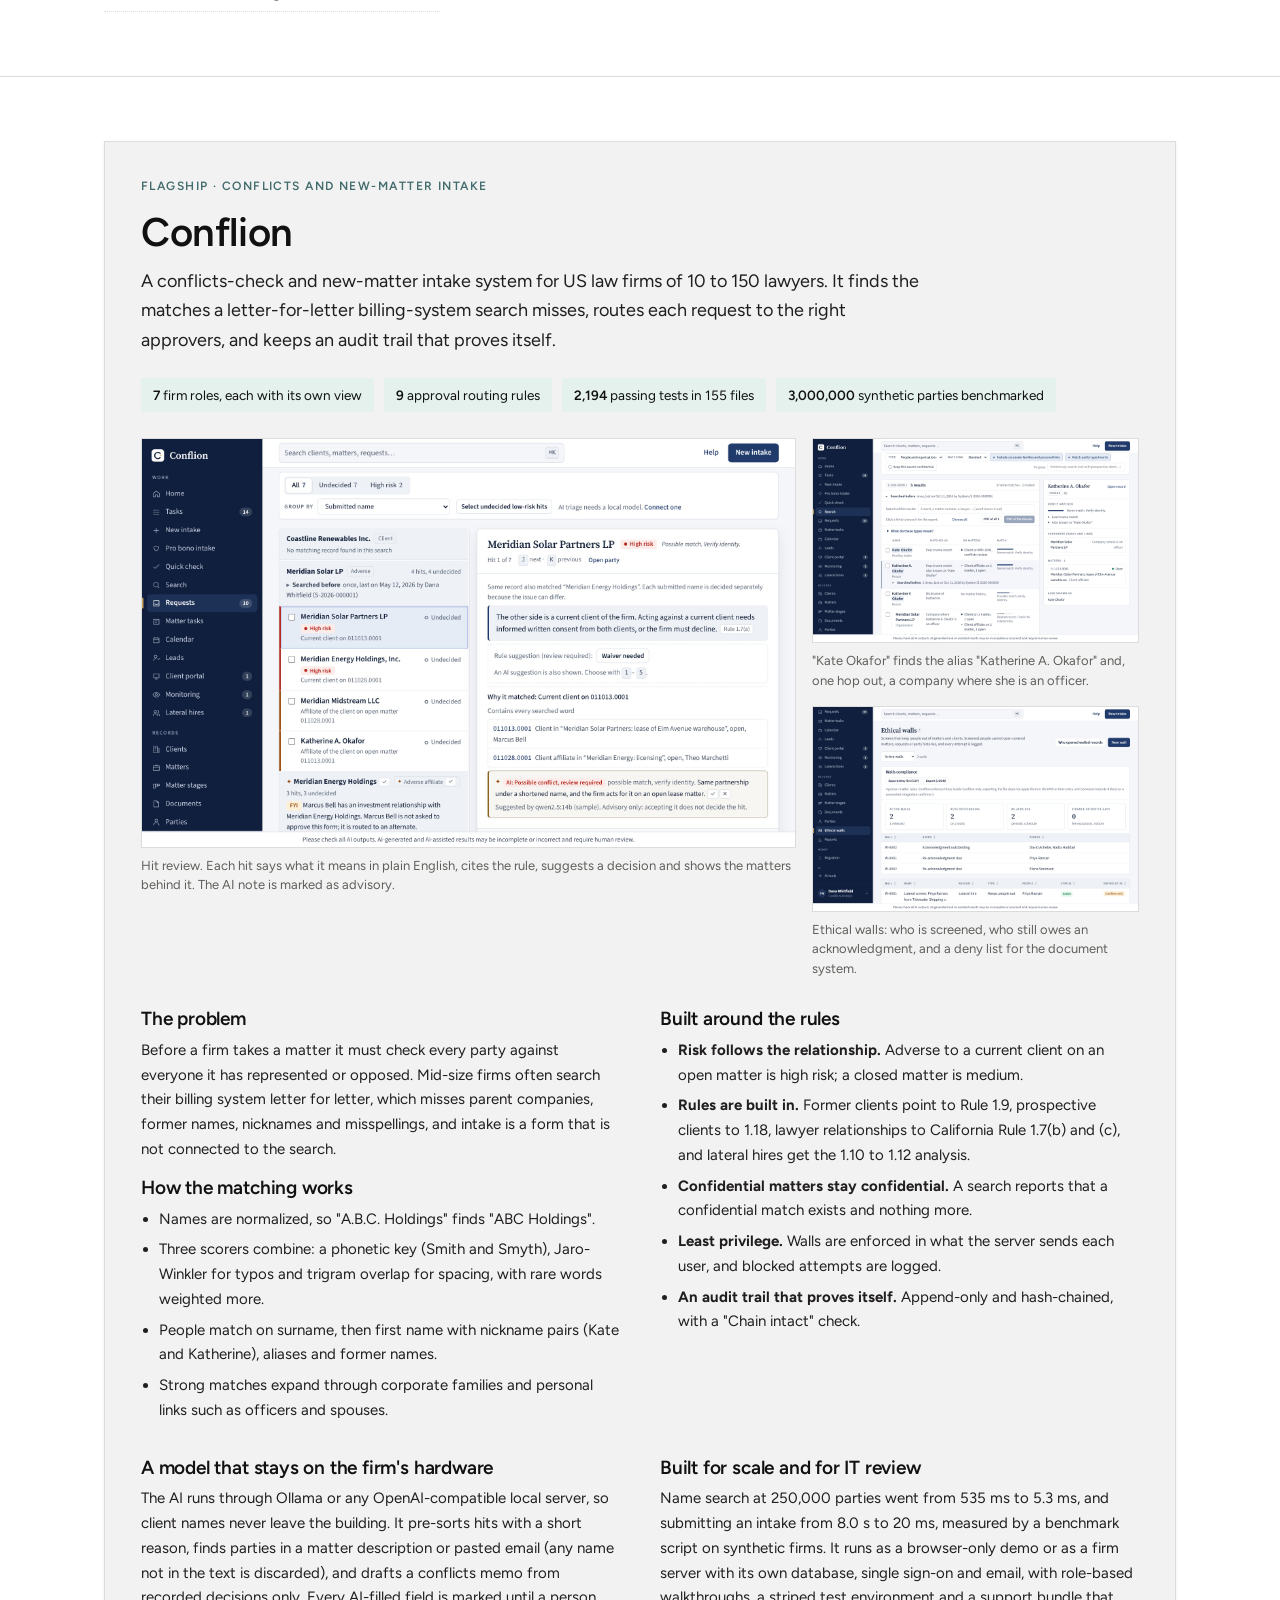
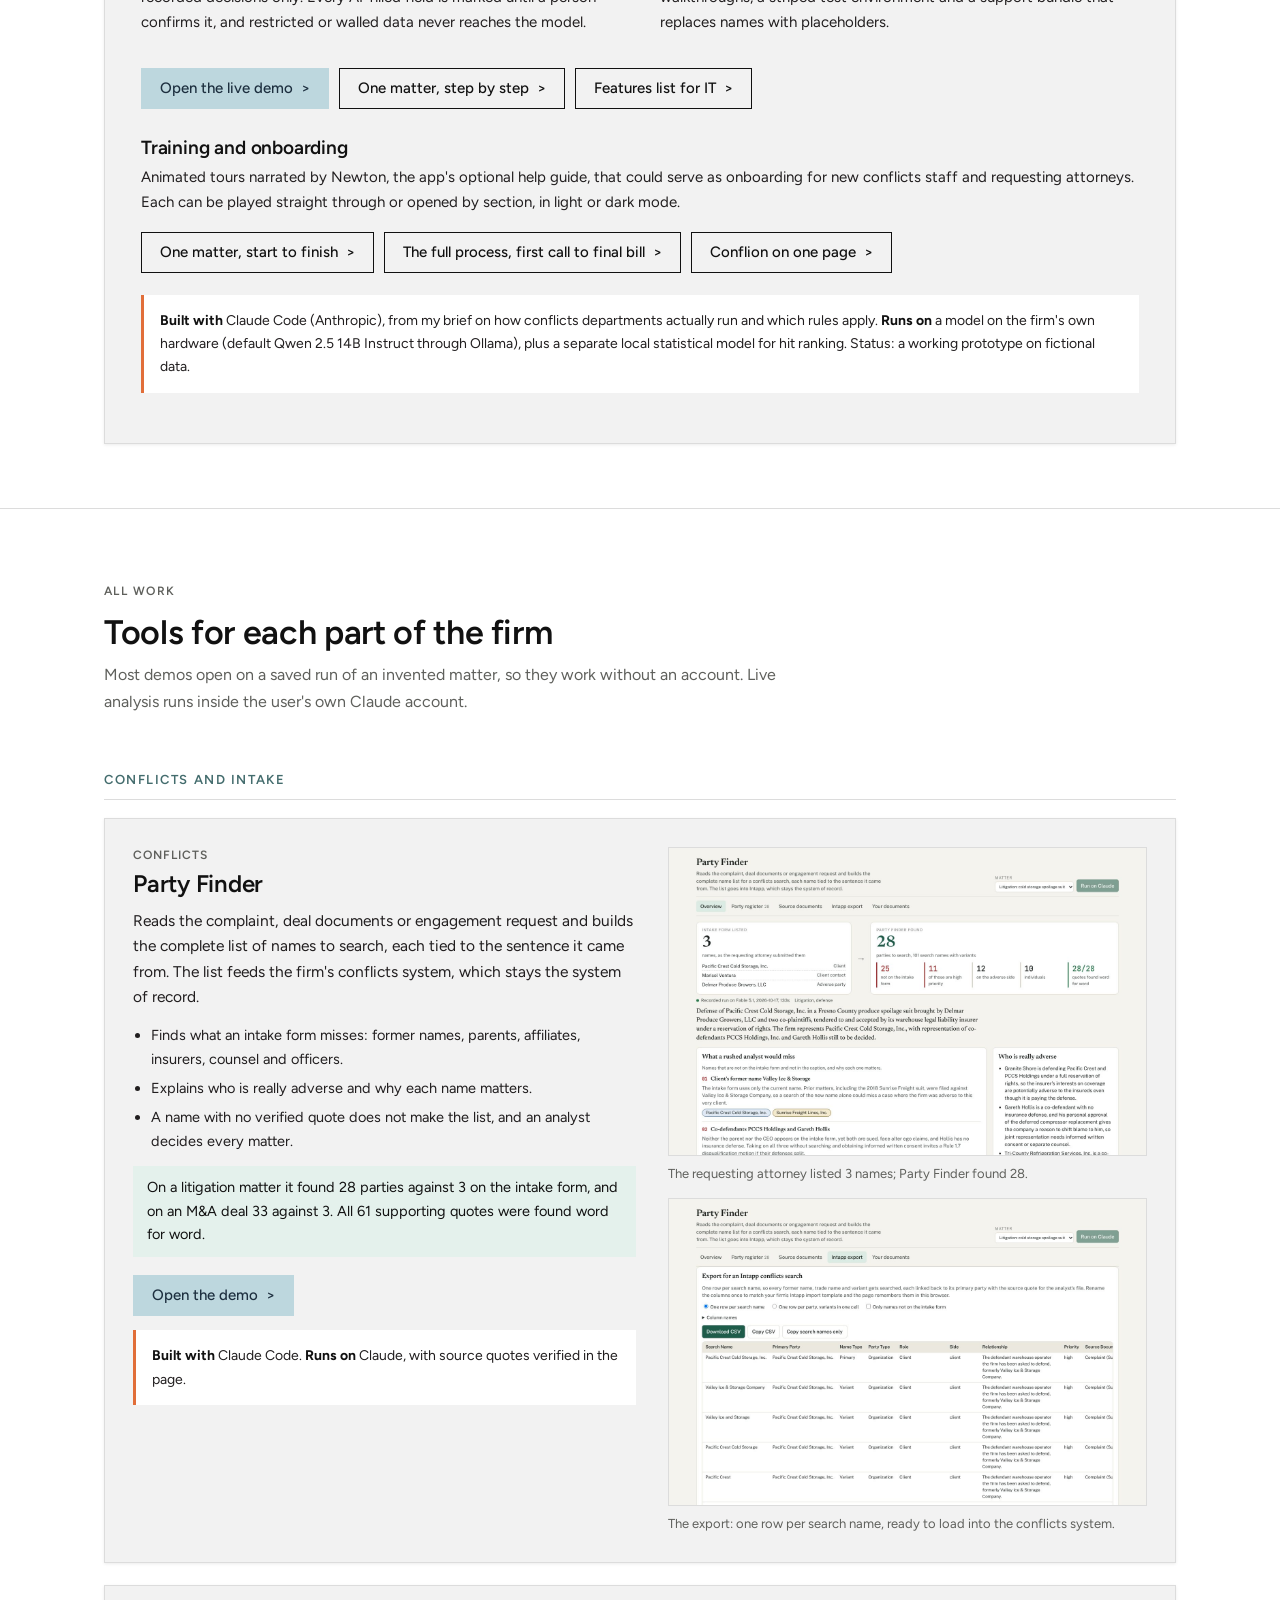
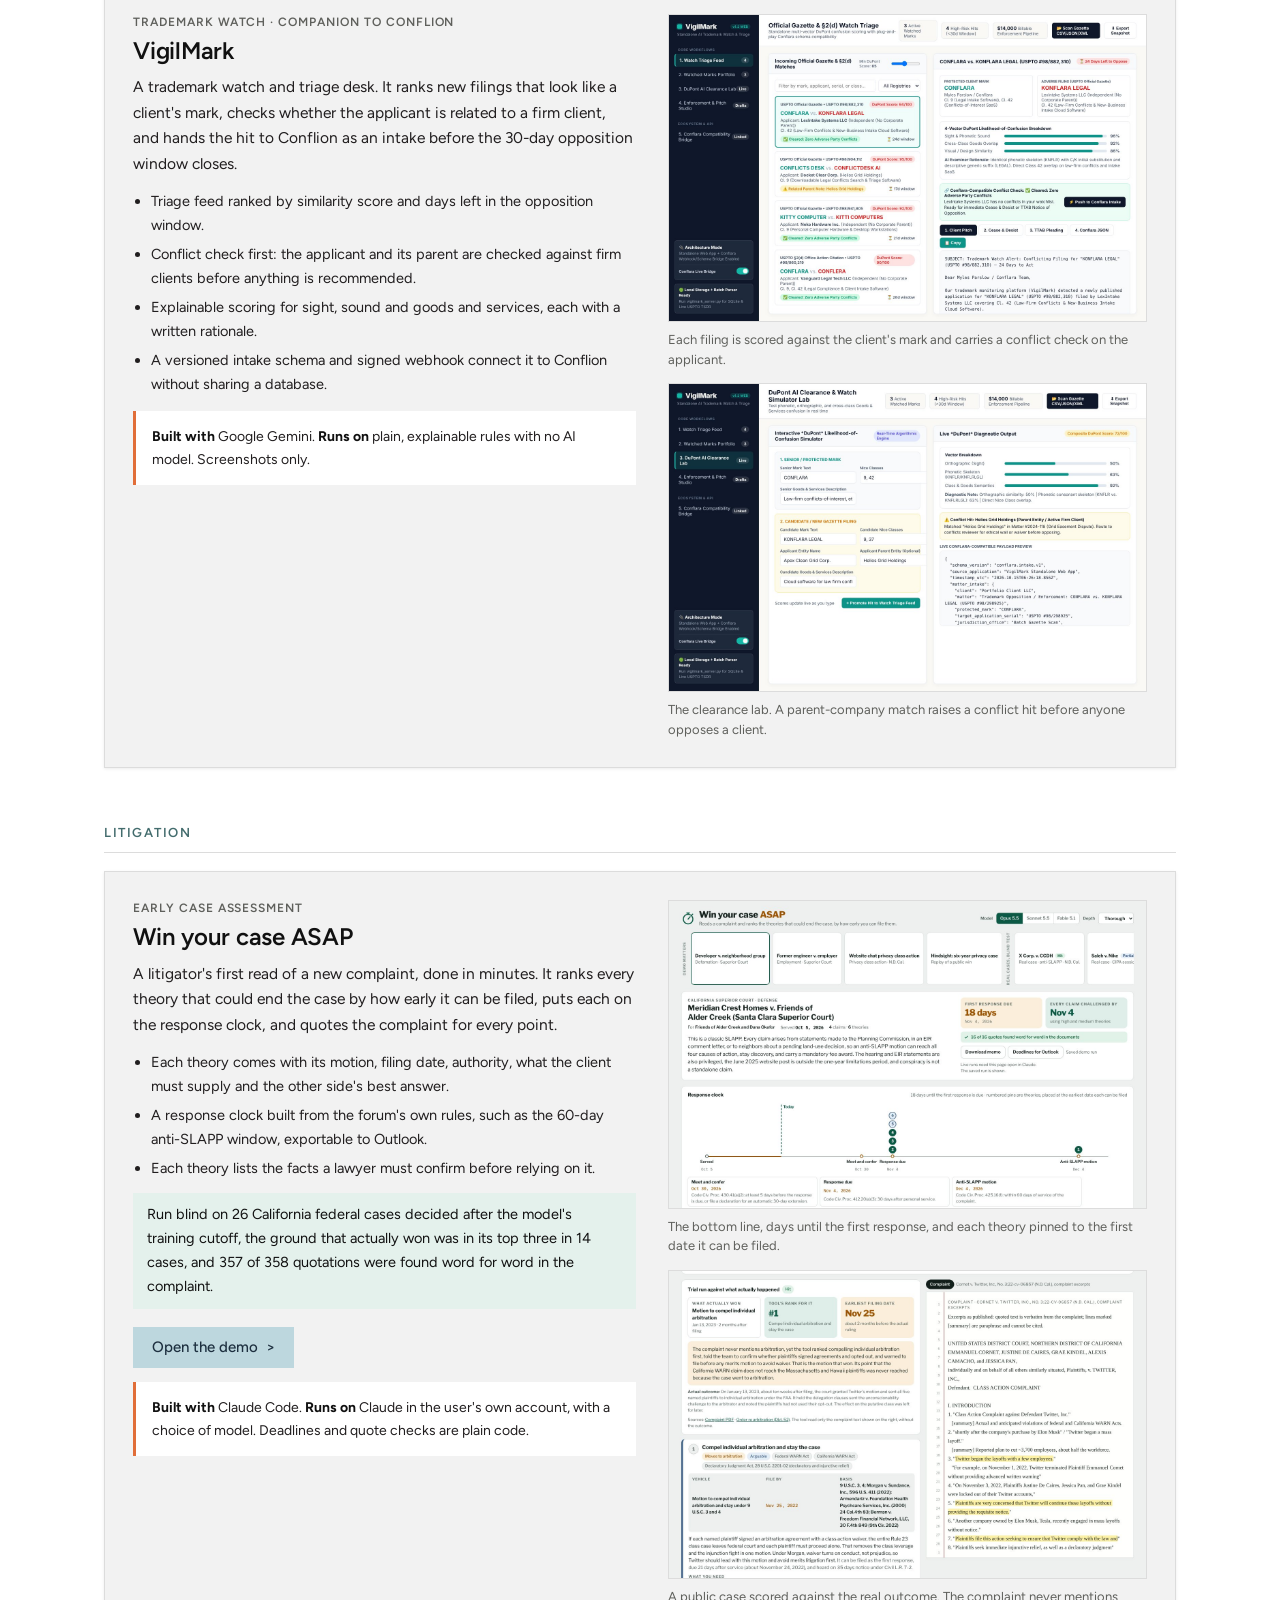
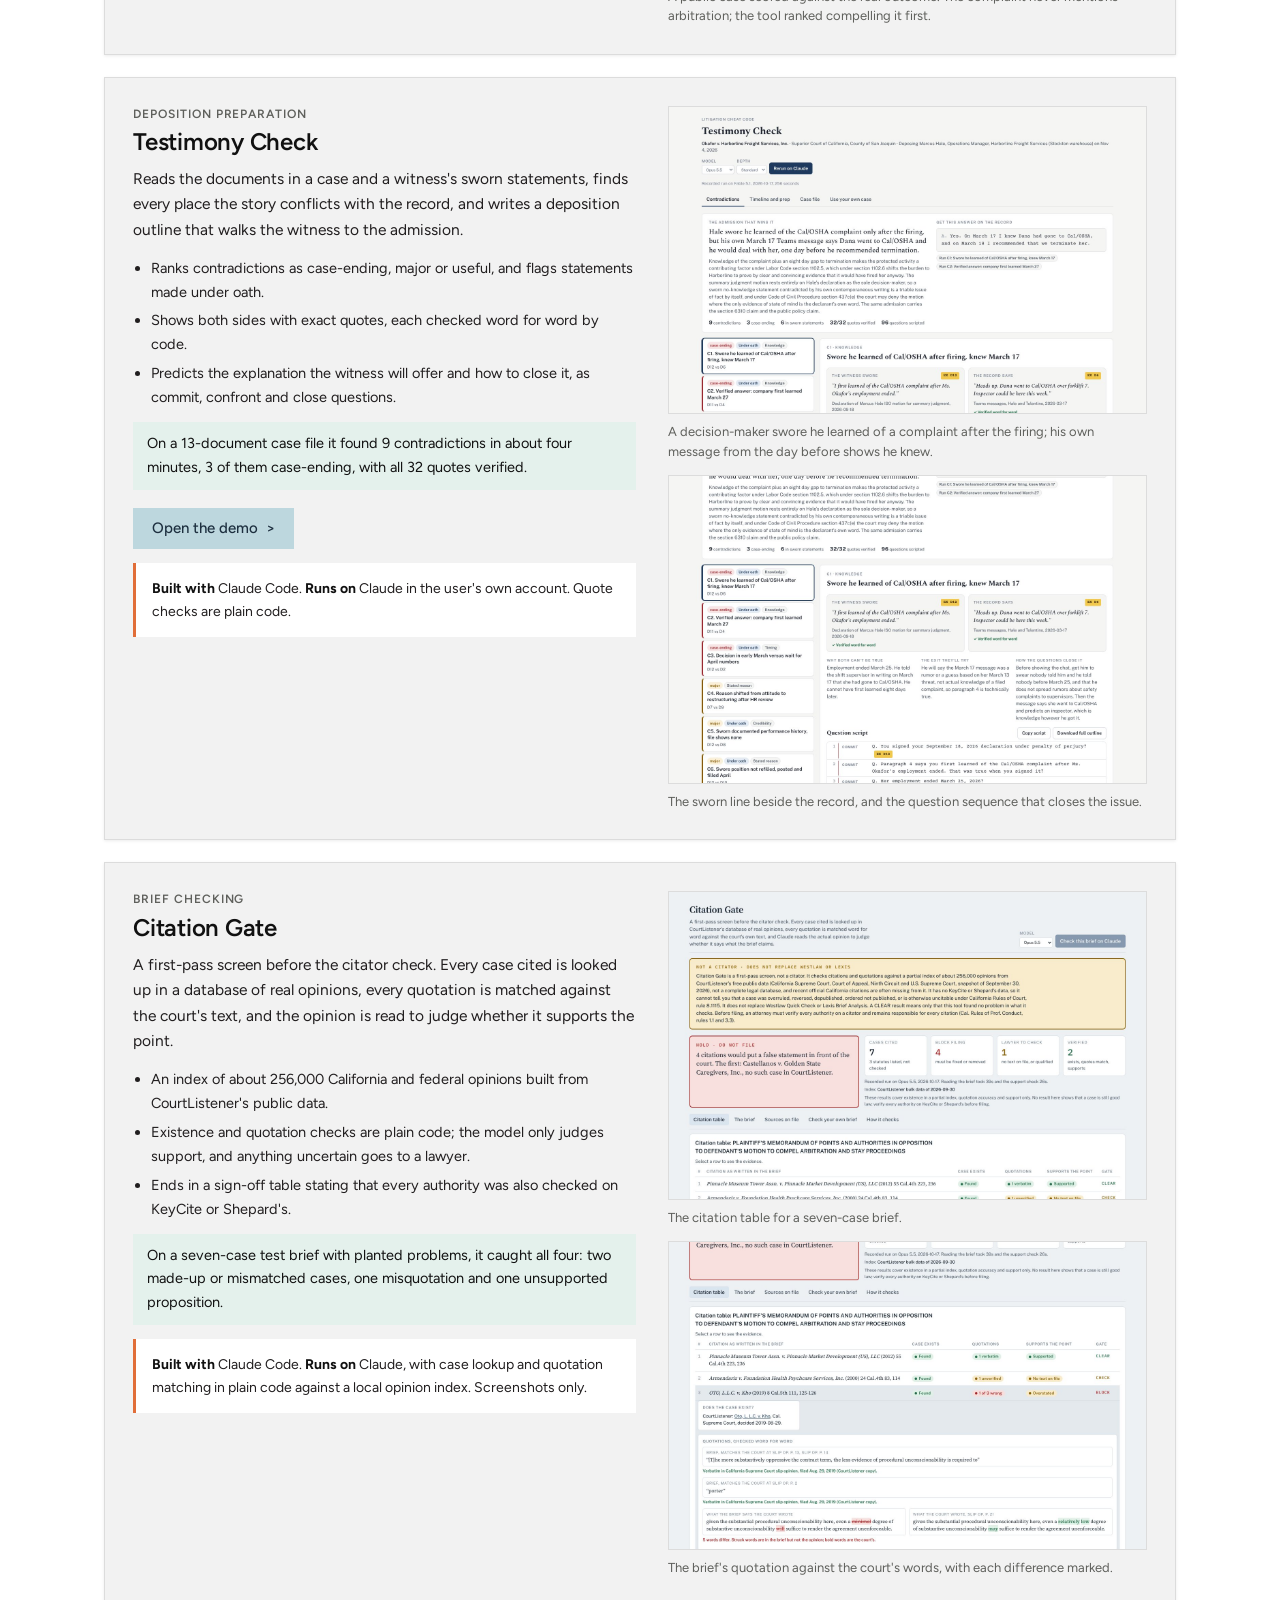
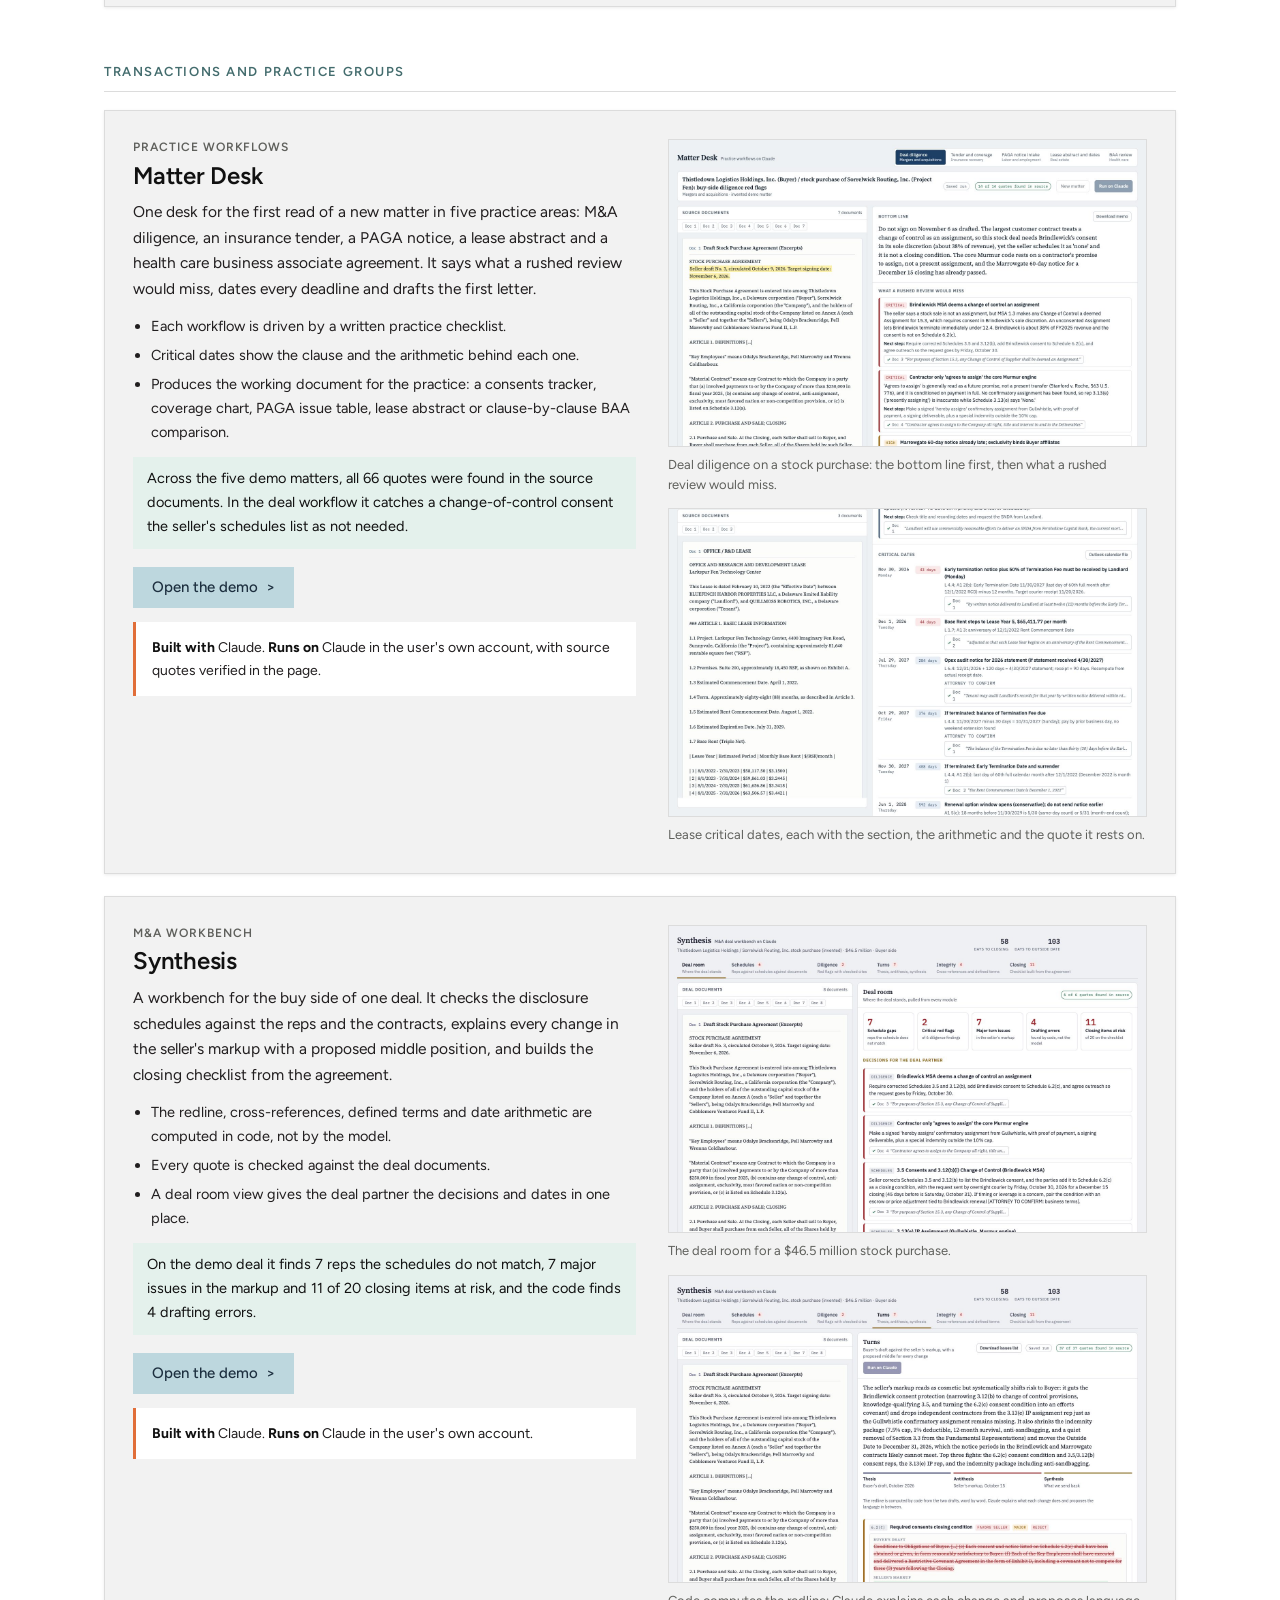
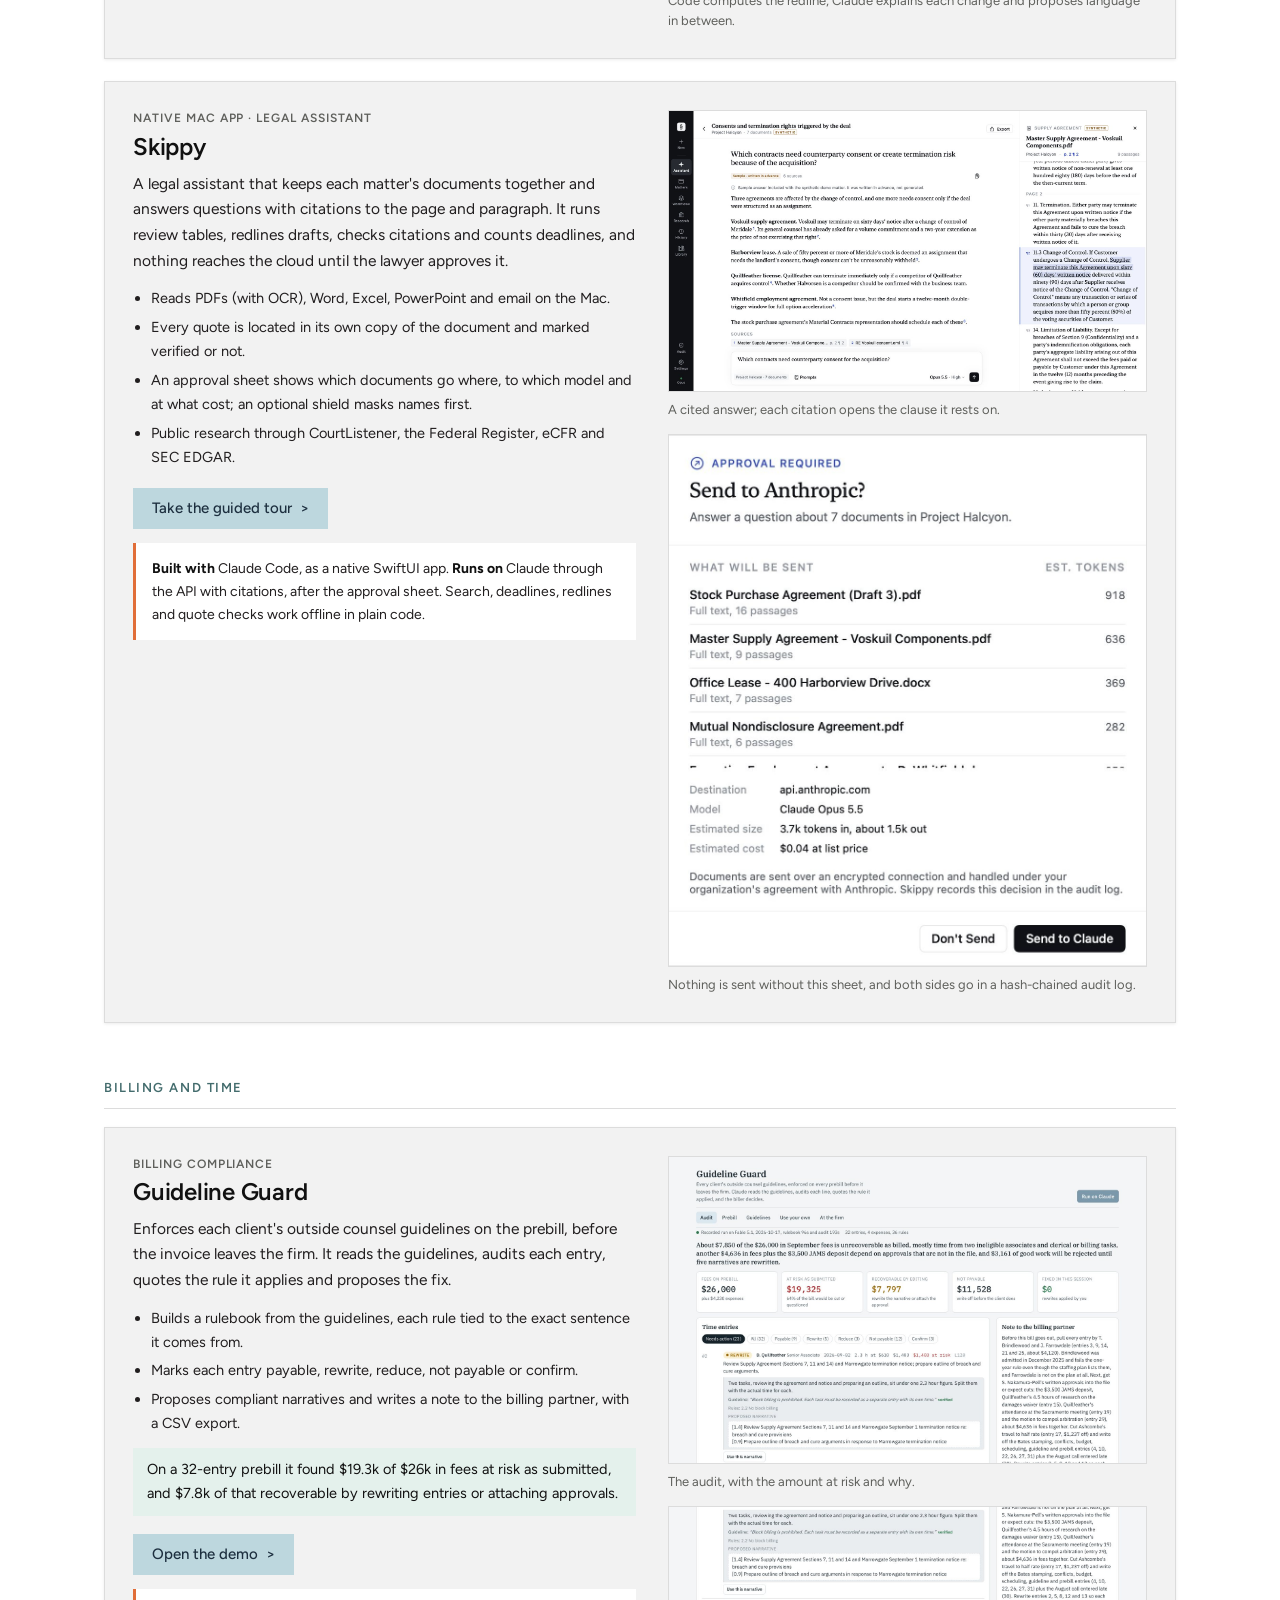
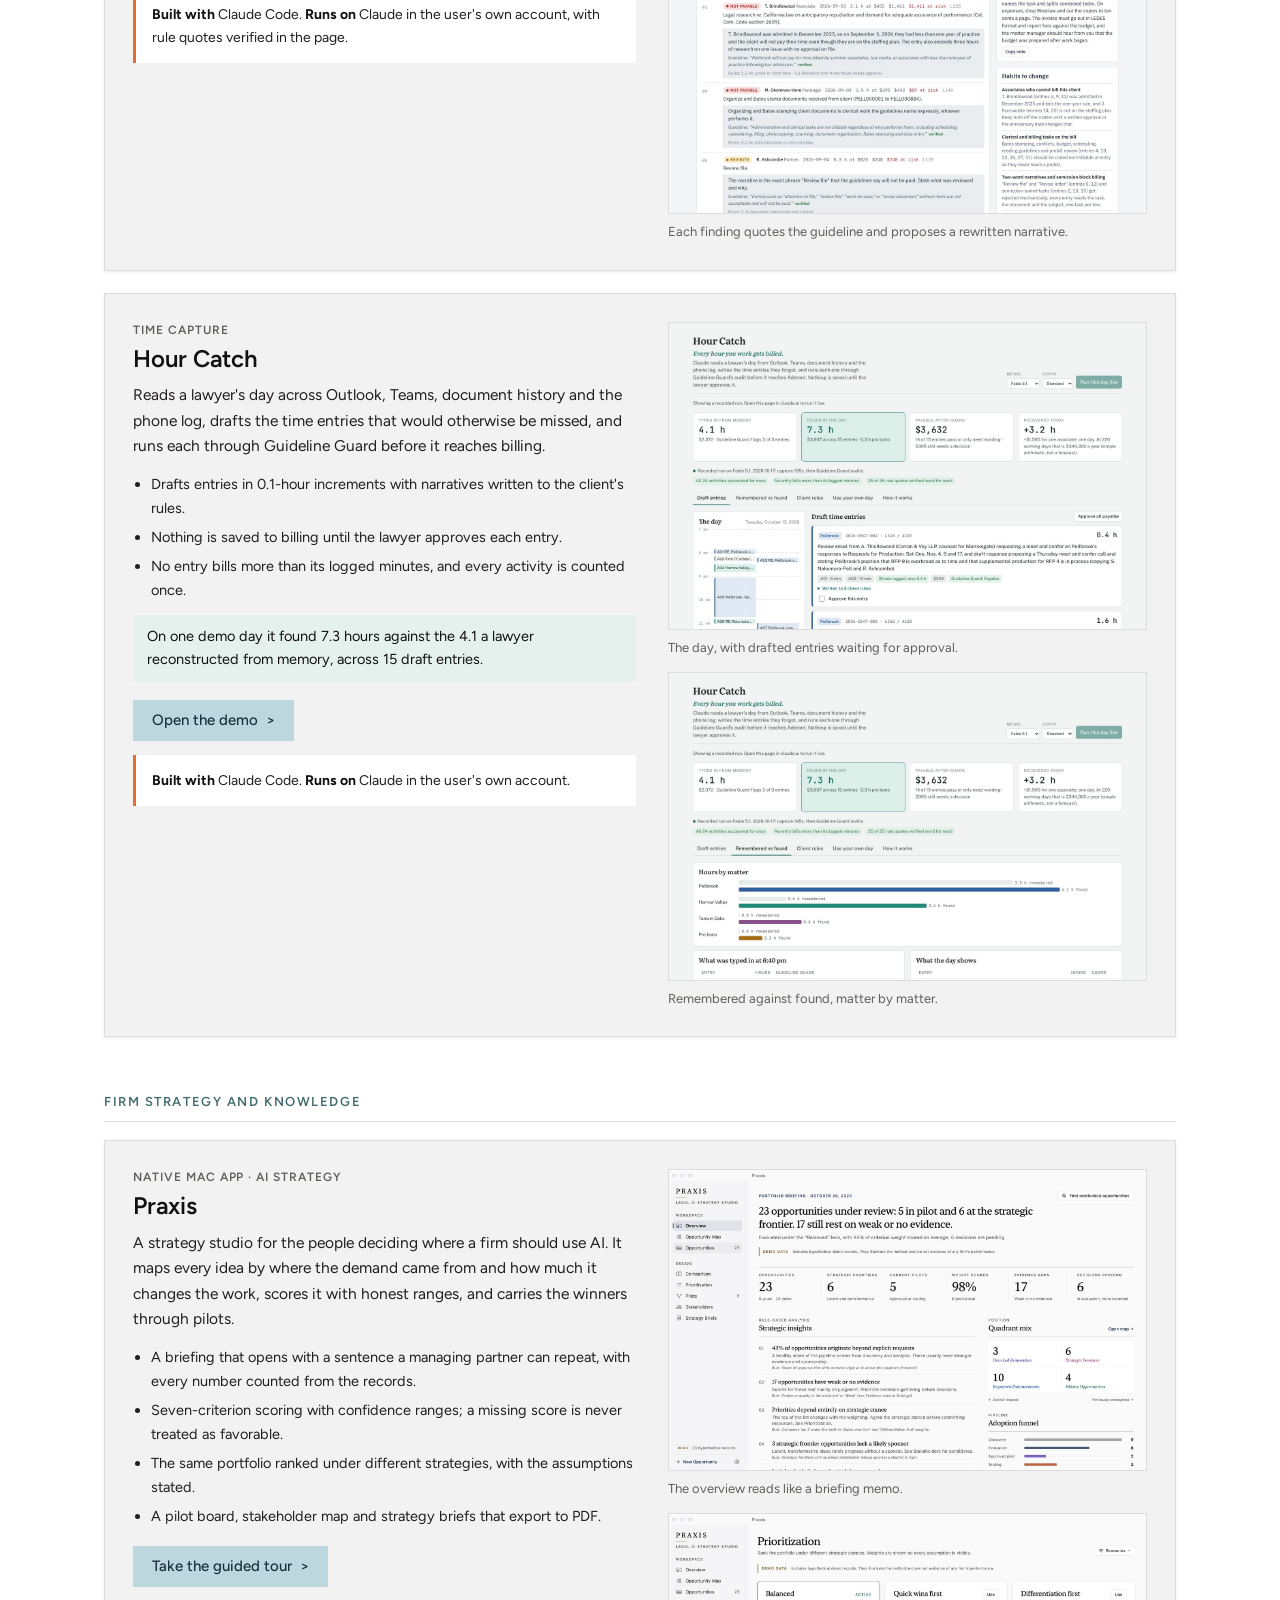
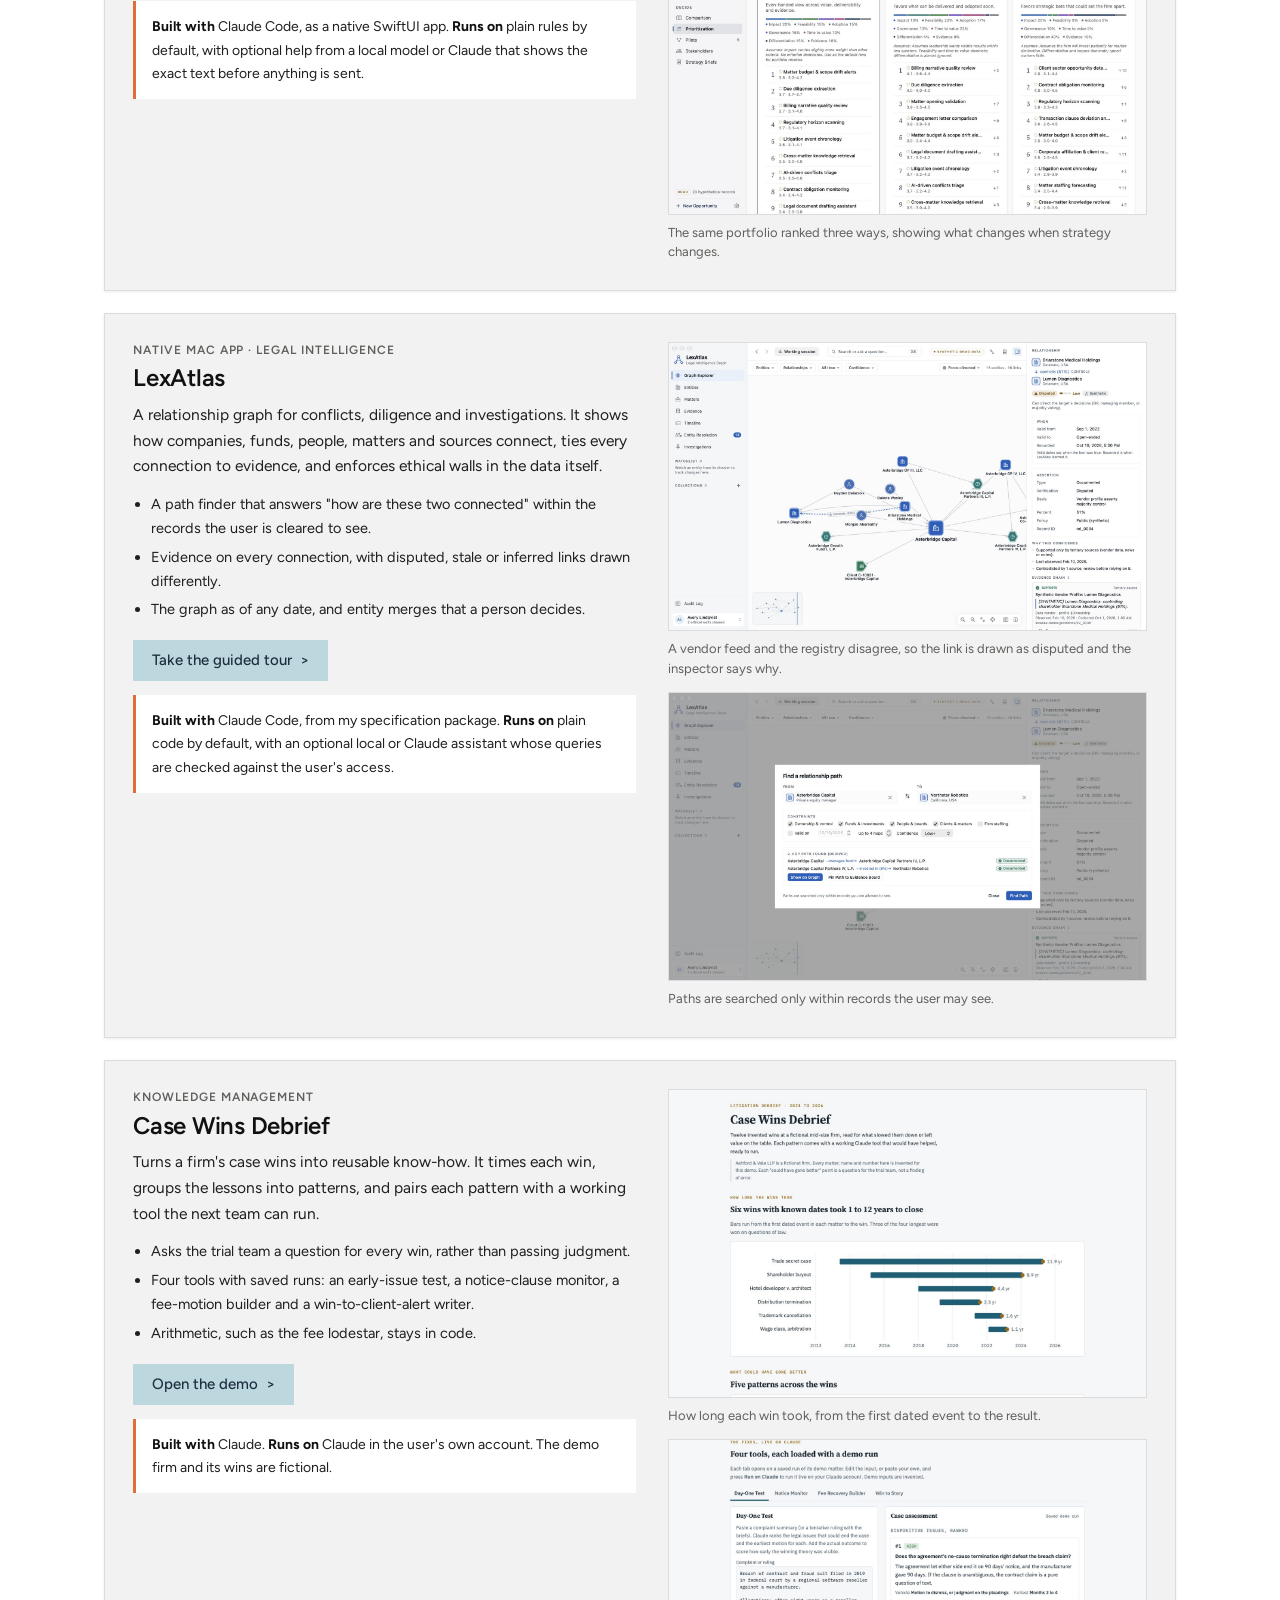
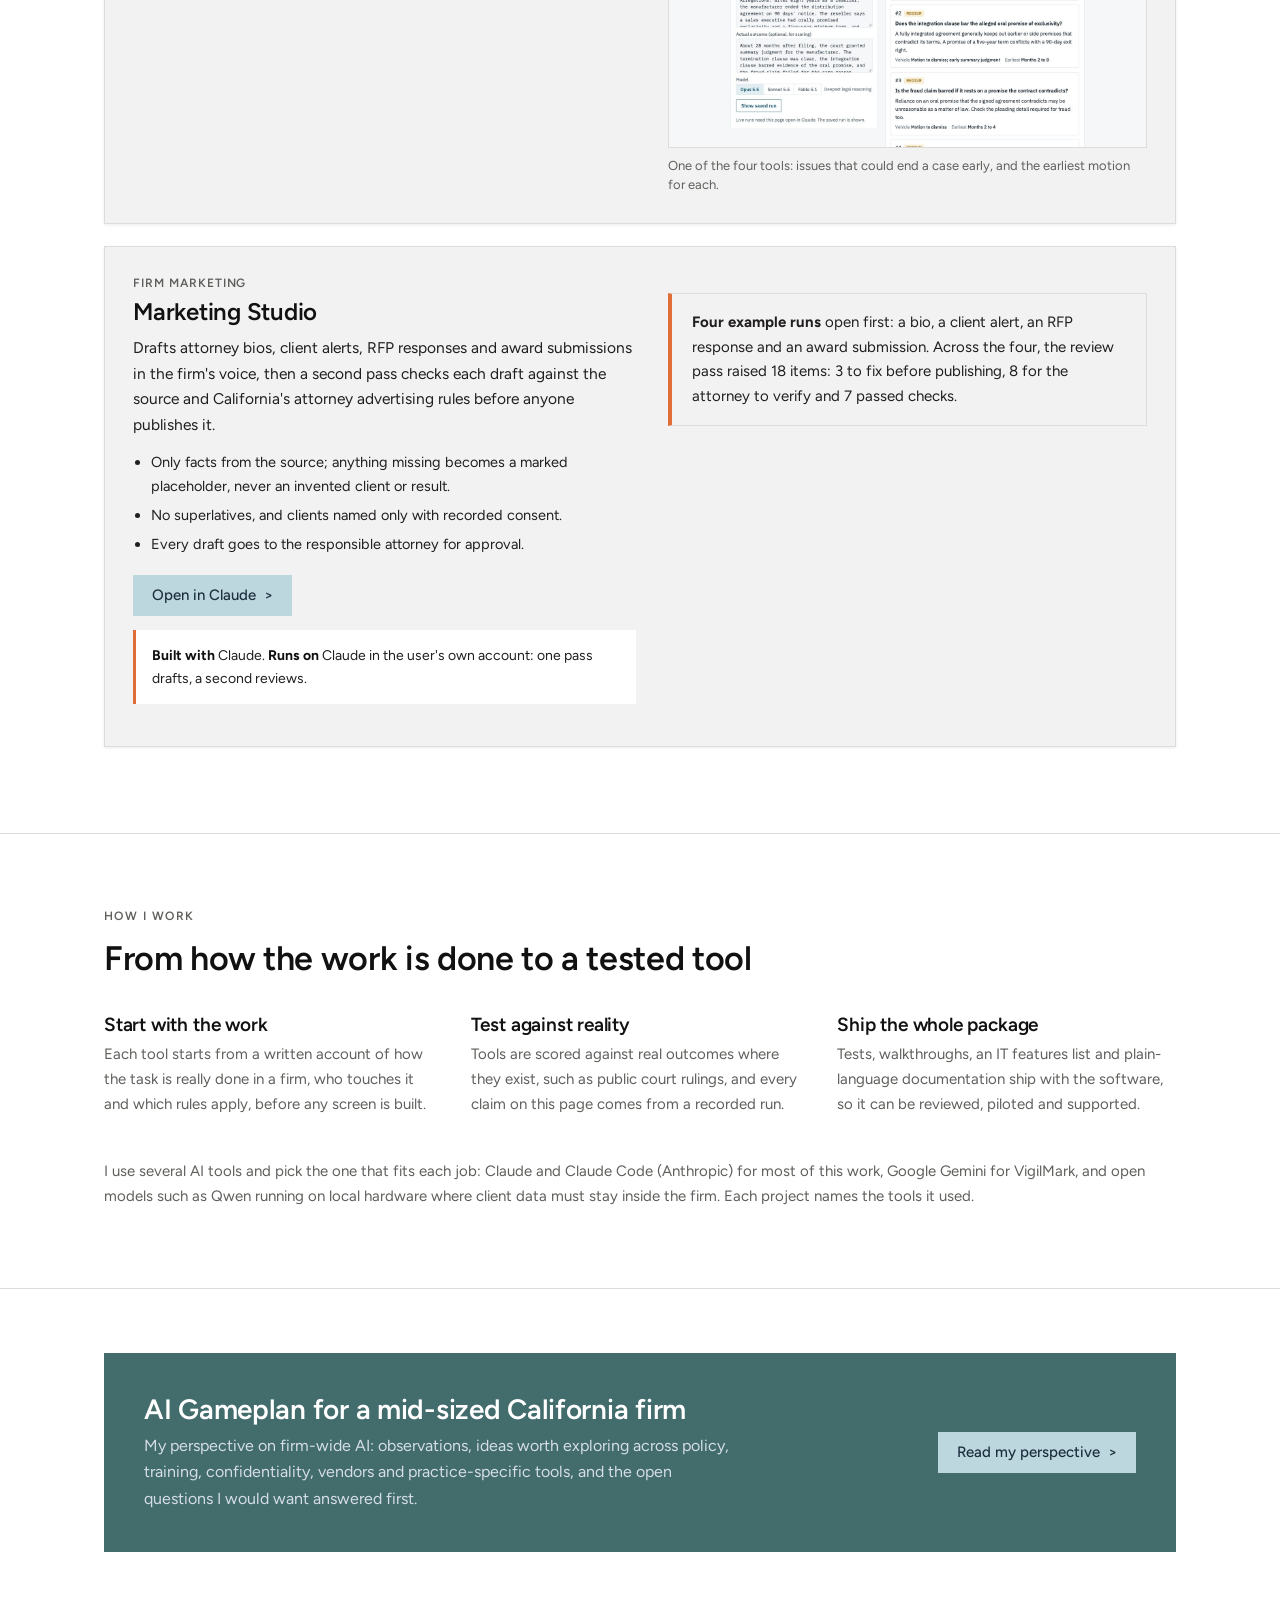
==== commit 107e4f0d: "Retone the AI Gameplan as a perspective for discussion Co-Authored-By: Claude Opus 5.5 <noreply@anth" ====
--- a/index.html
+++ b/index.html
@@ -499,9 +499,9 @@
     <div class="cta">
       <div>
         <h2>AI Gameplan for a mid-sized California firm</h2>
-        <p>A phased plan for firm-wide AI adoption: policy, training, confidentiality and ethics, vendor vetting, and the practice-specific tools to build or adopt.</p>
-      </div>
-      <a class="btn" href="ai-gameplan/">Read the gameplan</a>
+        <p>My perspective on firm-wide AI: observations, ideas worth exploring across policy, training, confidentiality, vendors and practice-specific tools, and the open questions I would want answered first.</p>
+      </div>
+      <a class="btn" href="ai-gameplan/">Read my perspective</a>
     </div>
   </div>
 </section>
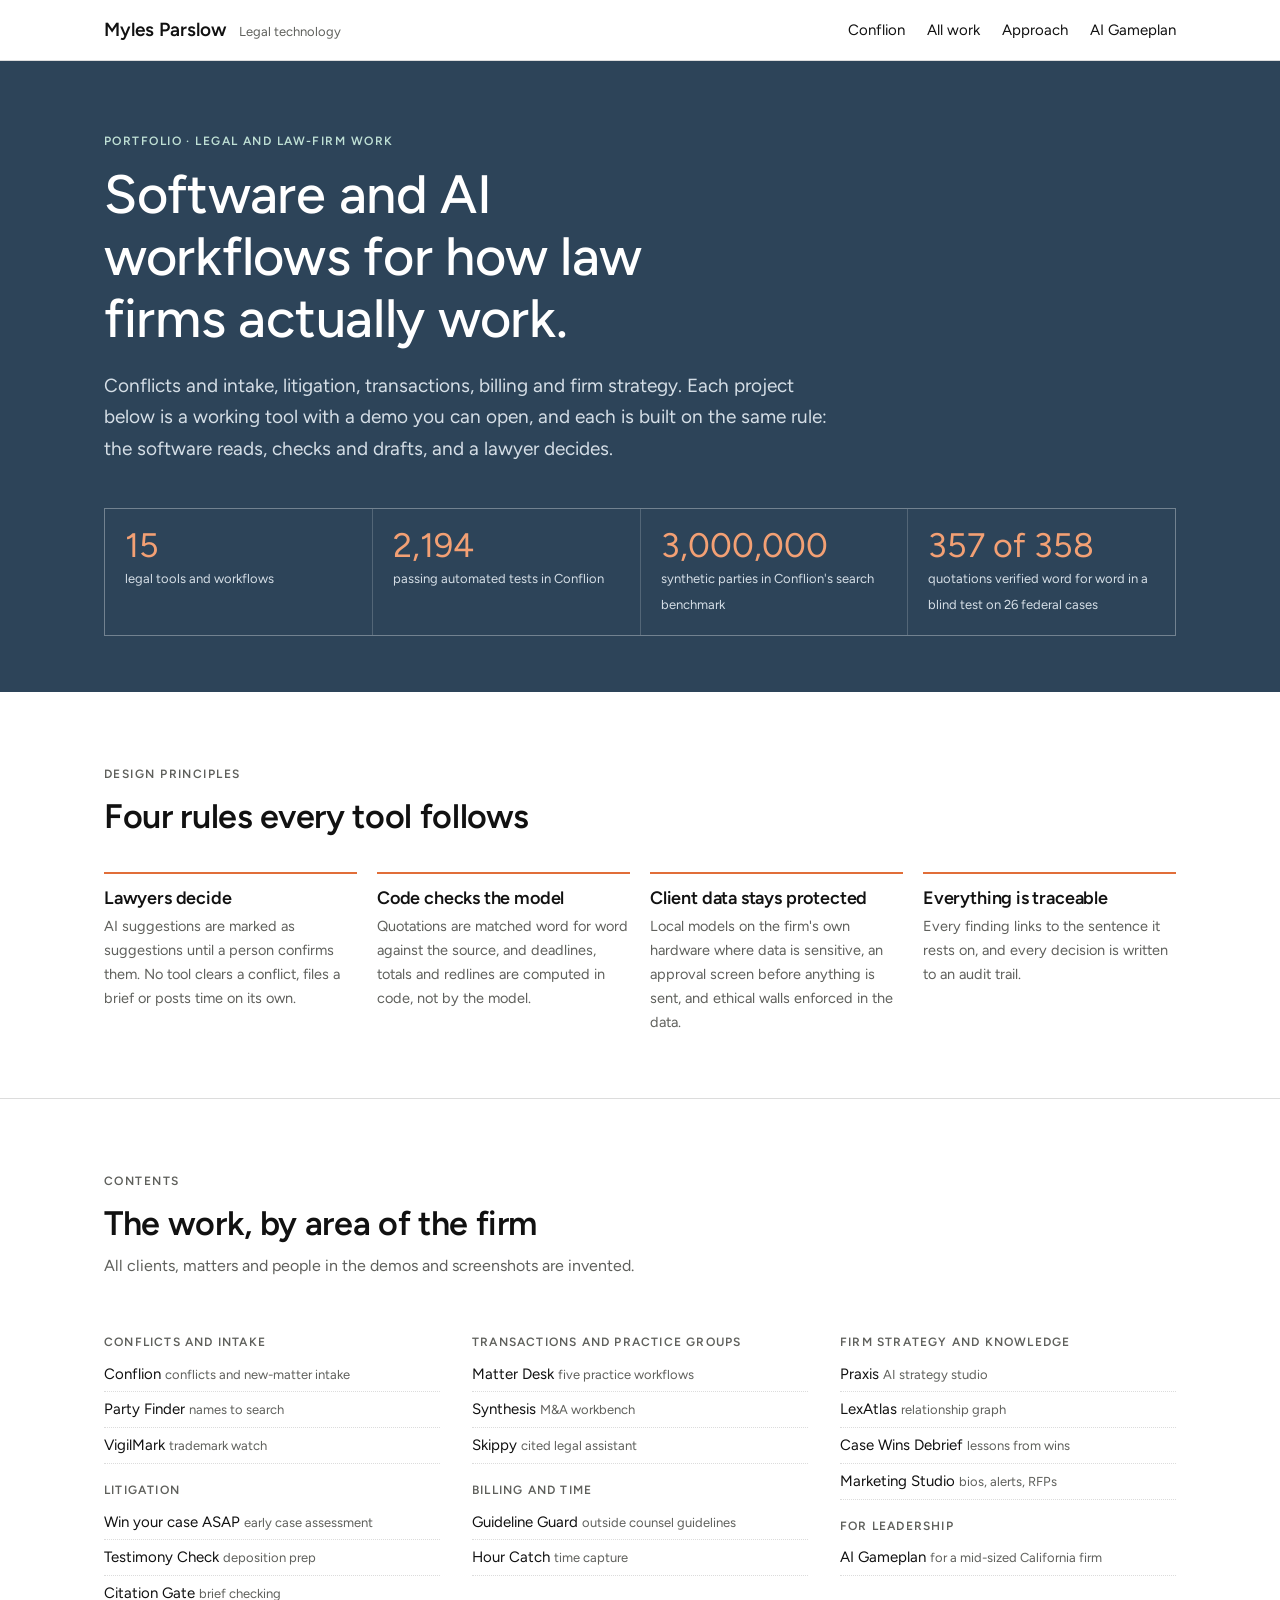
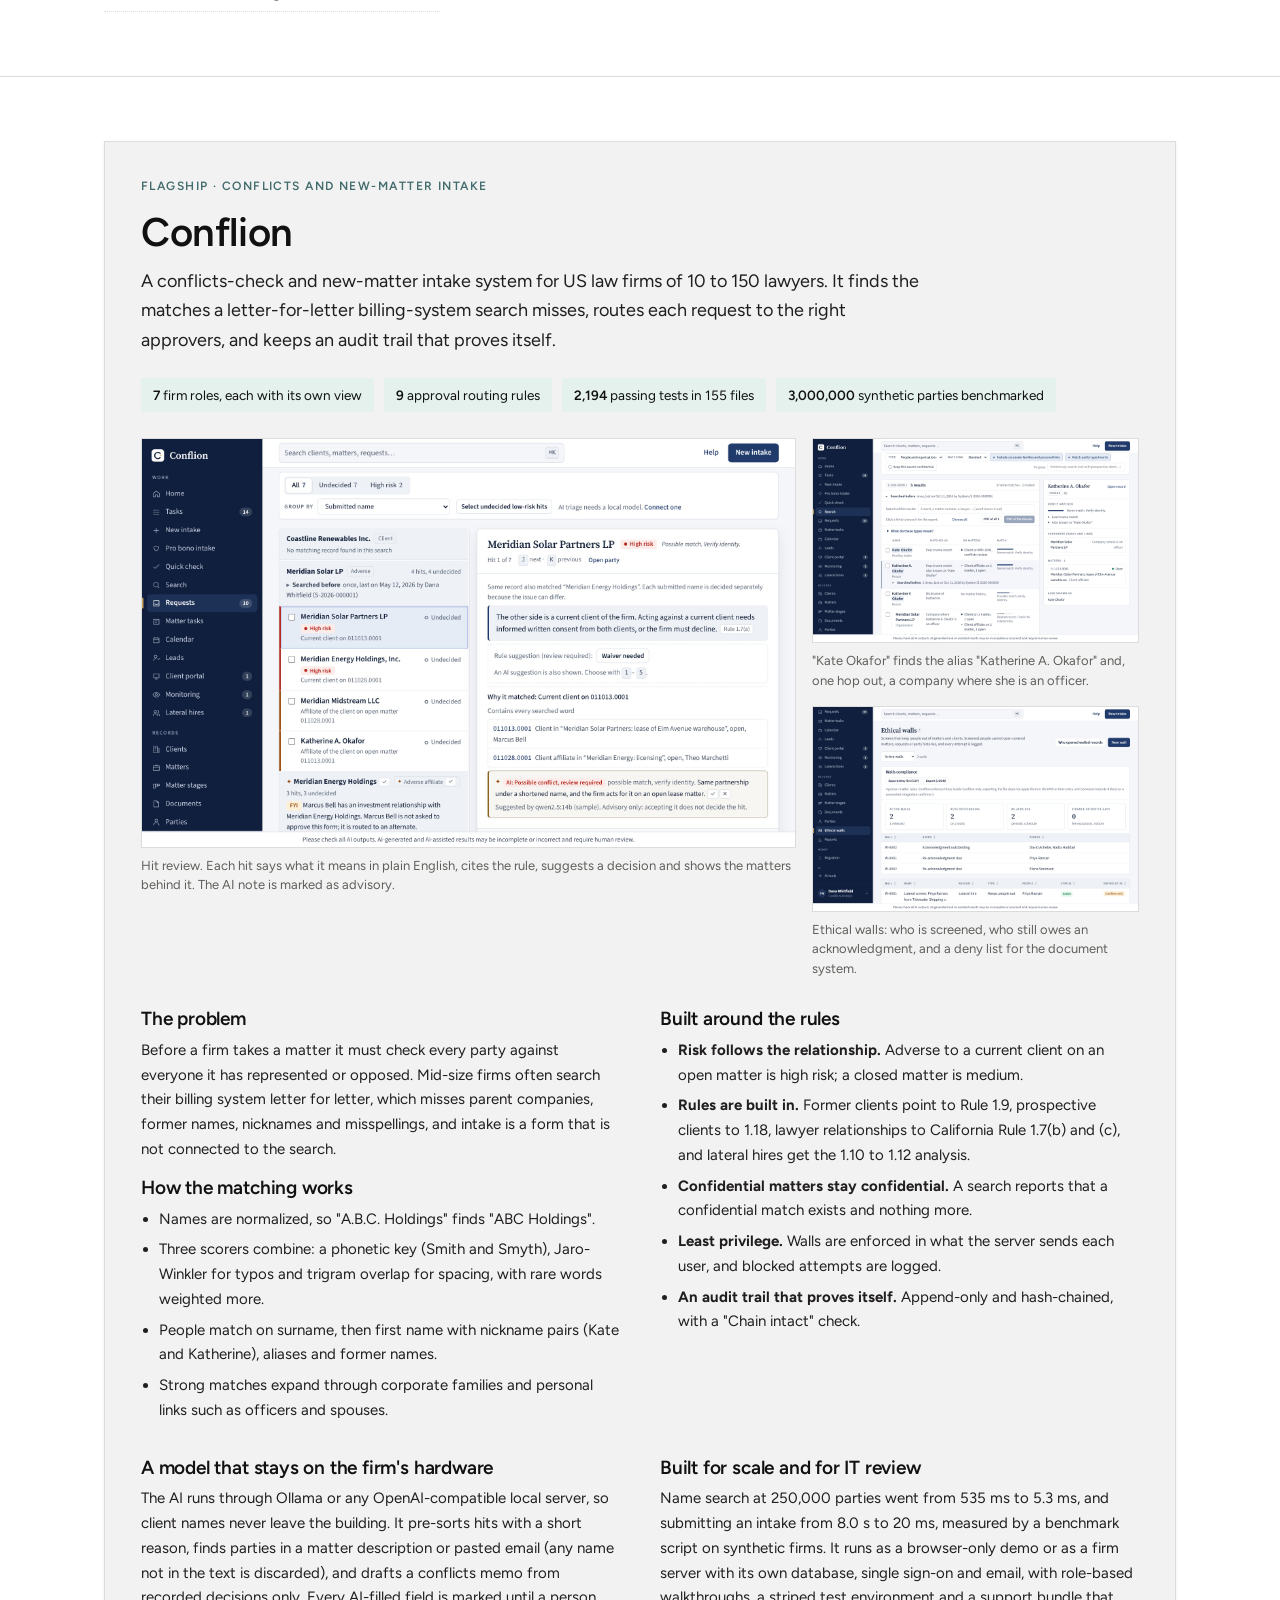
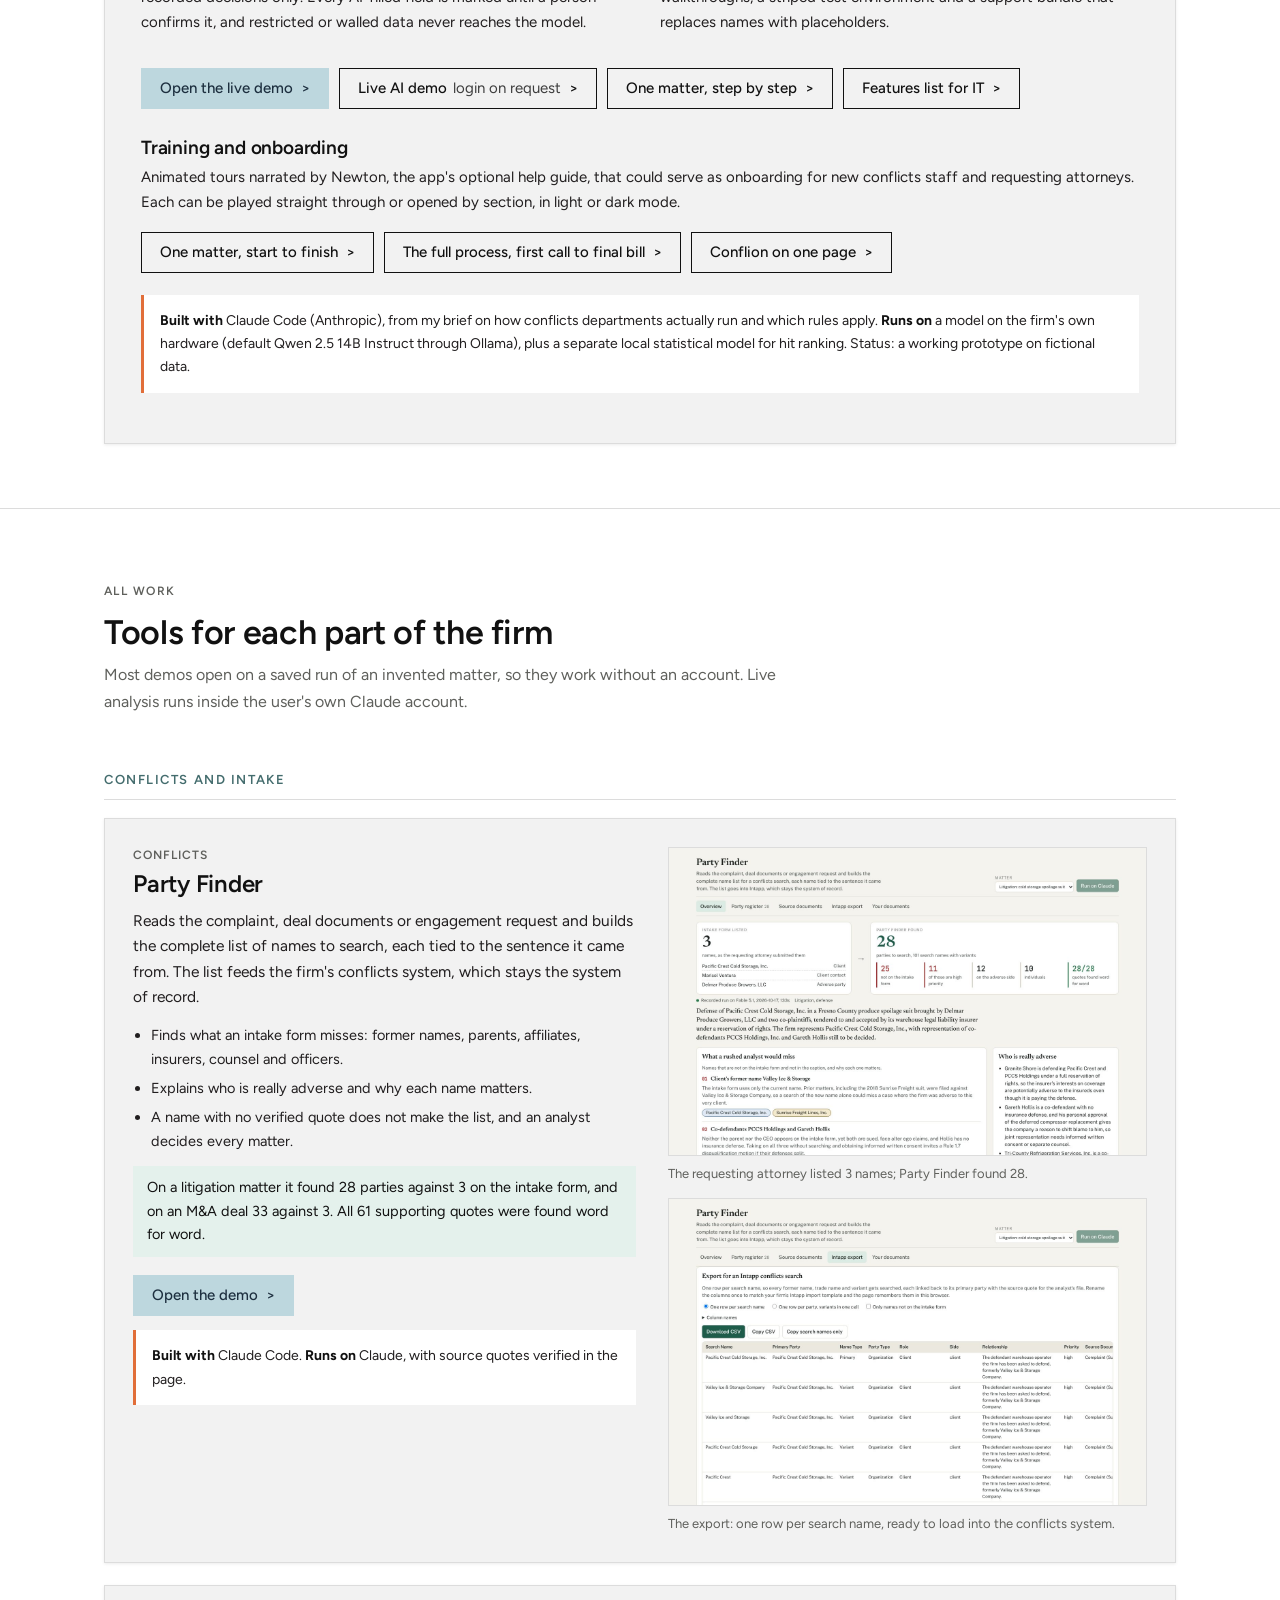
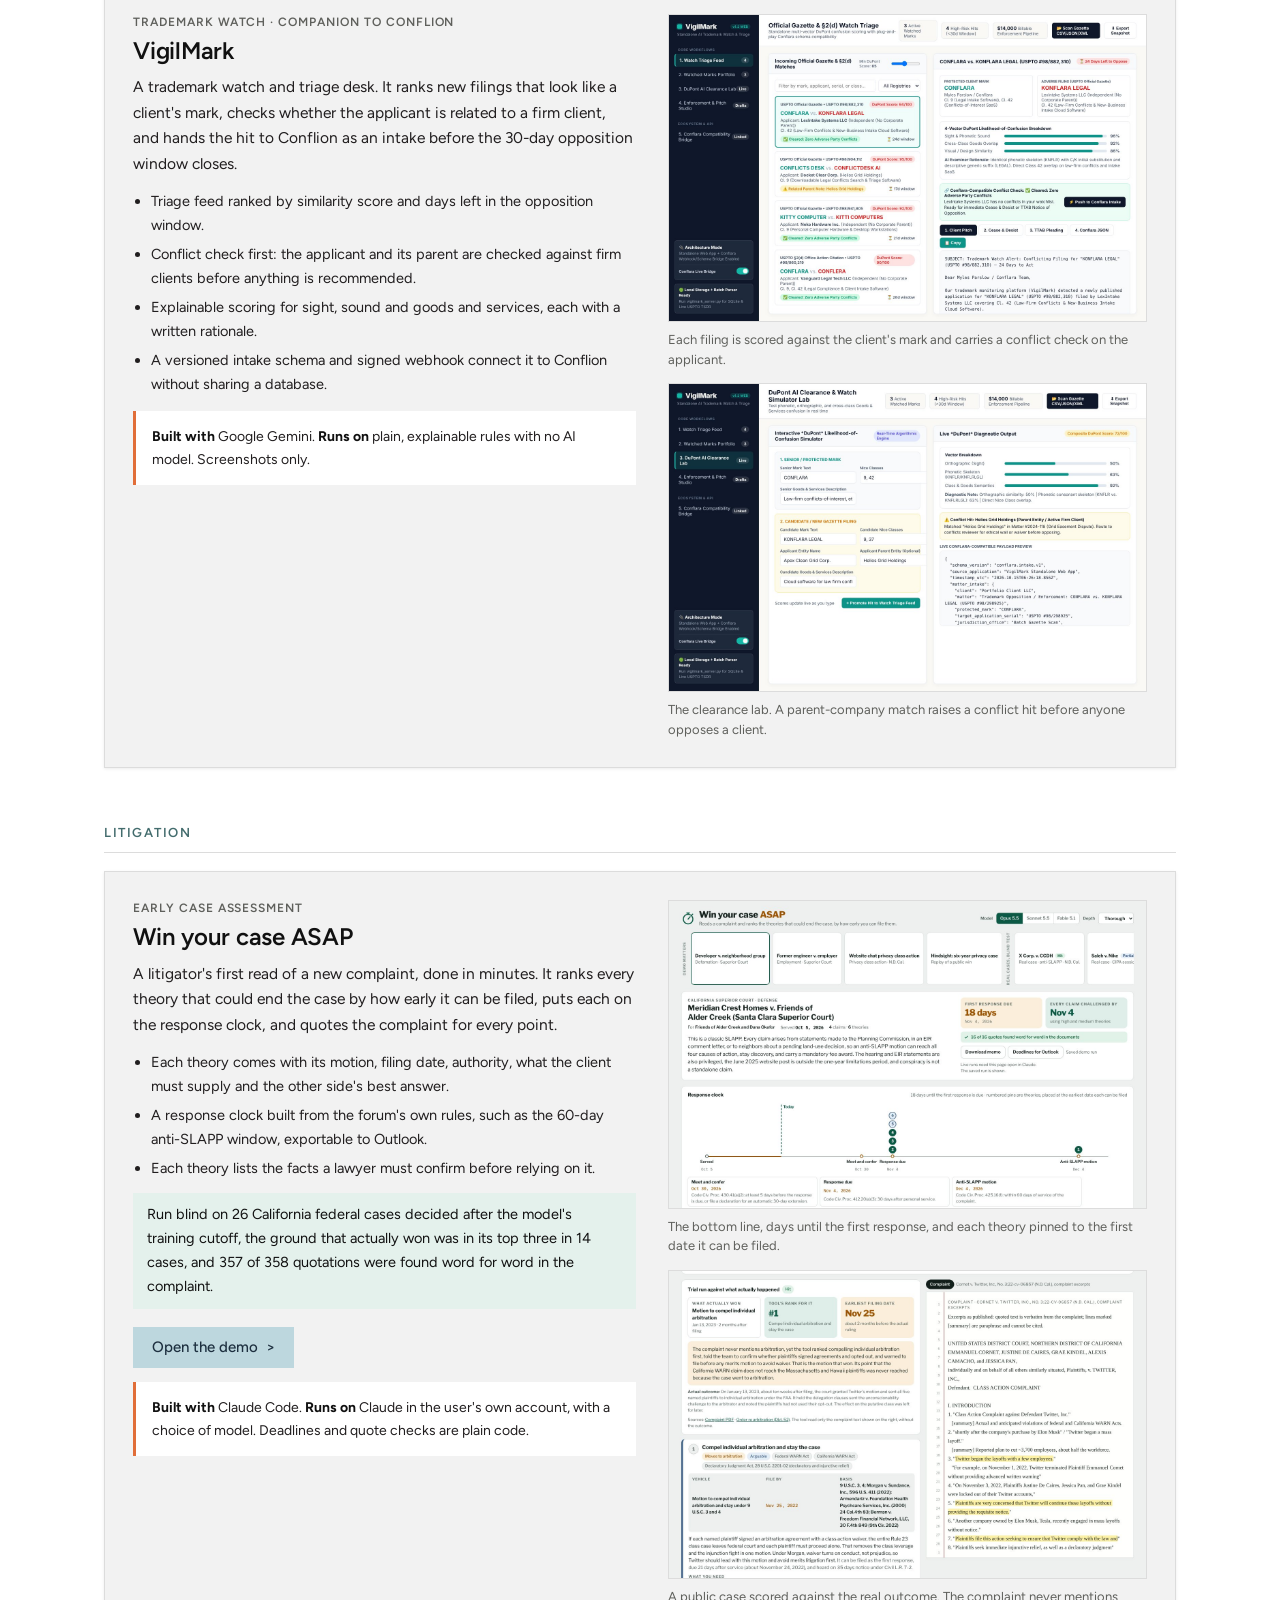
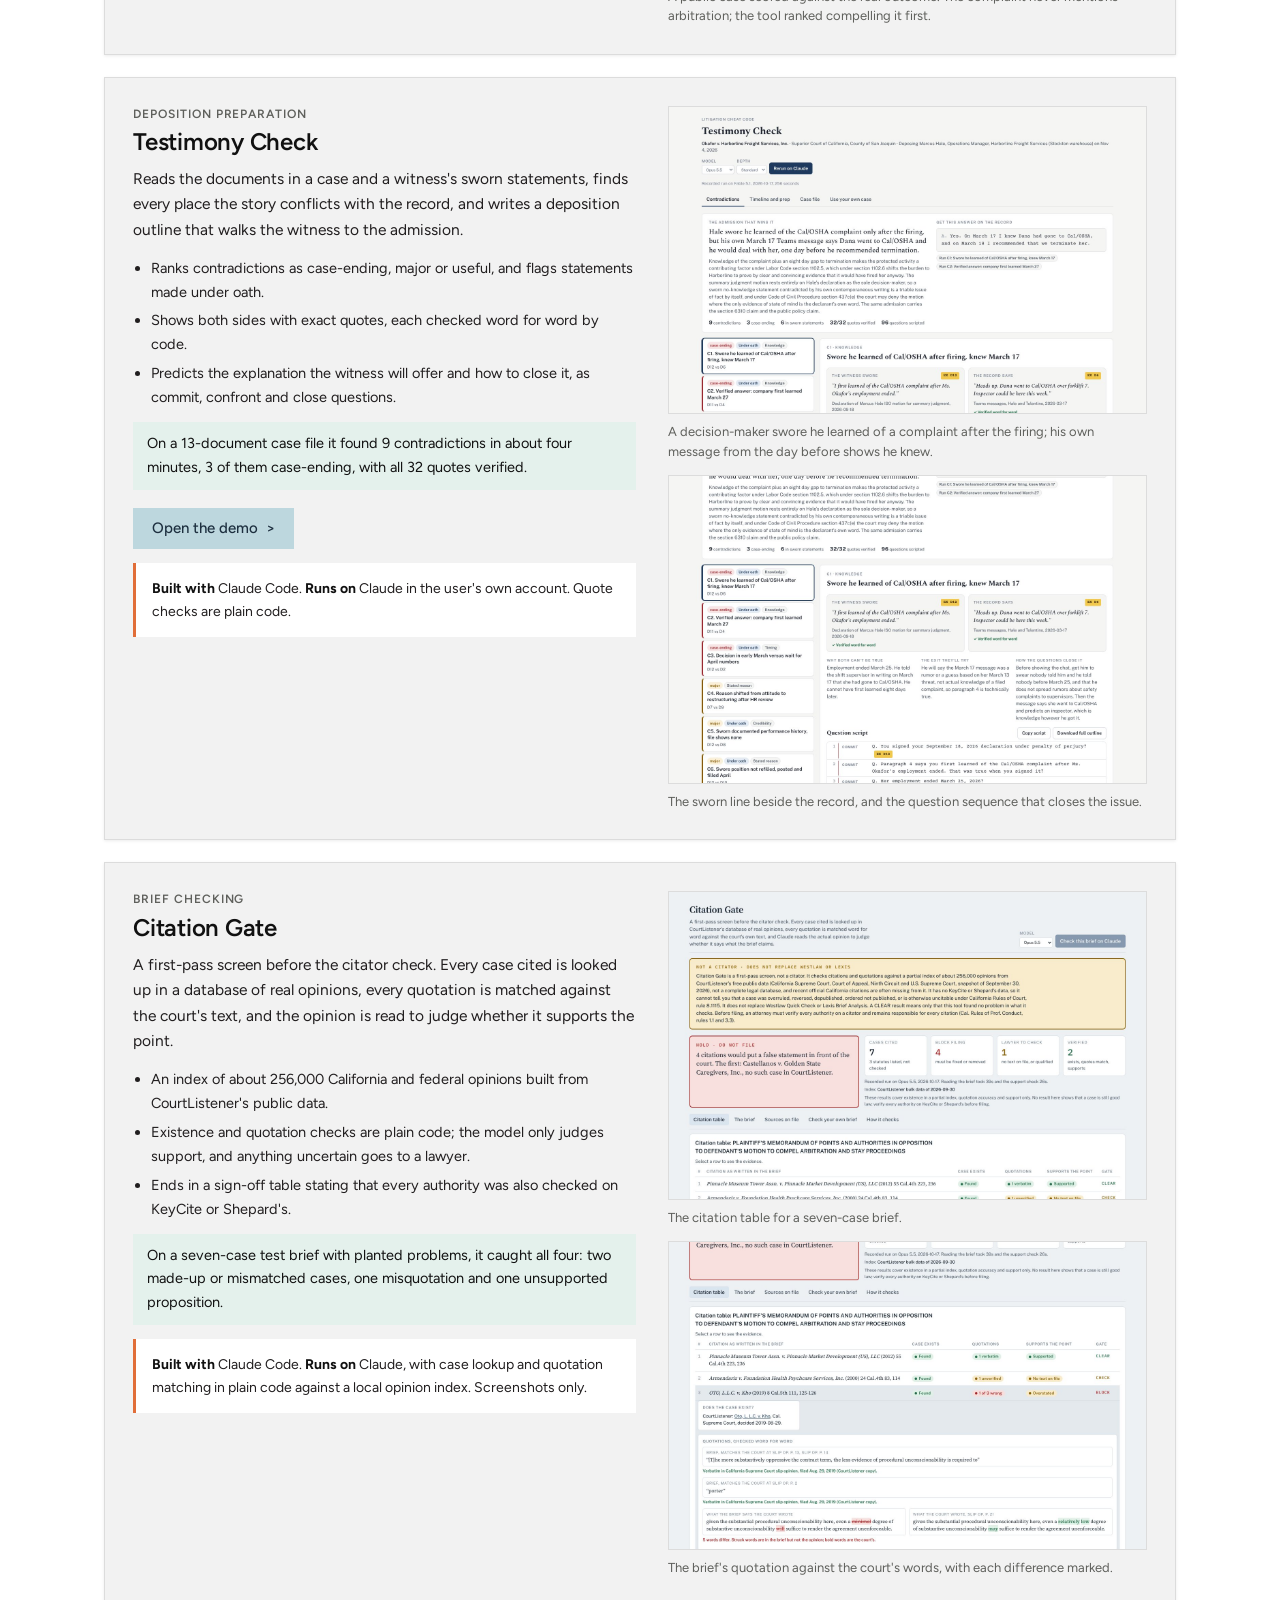
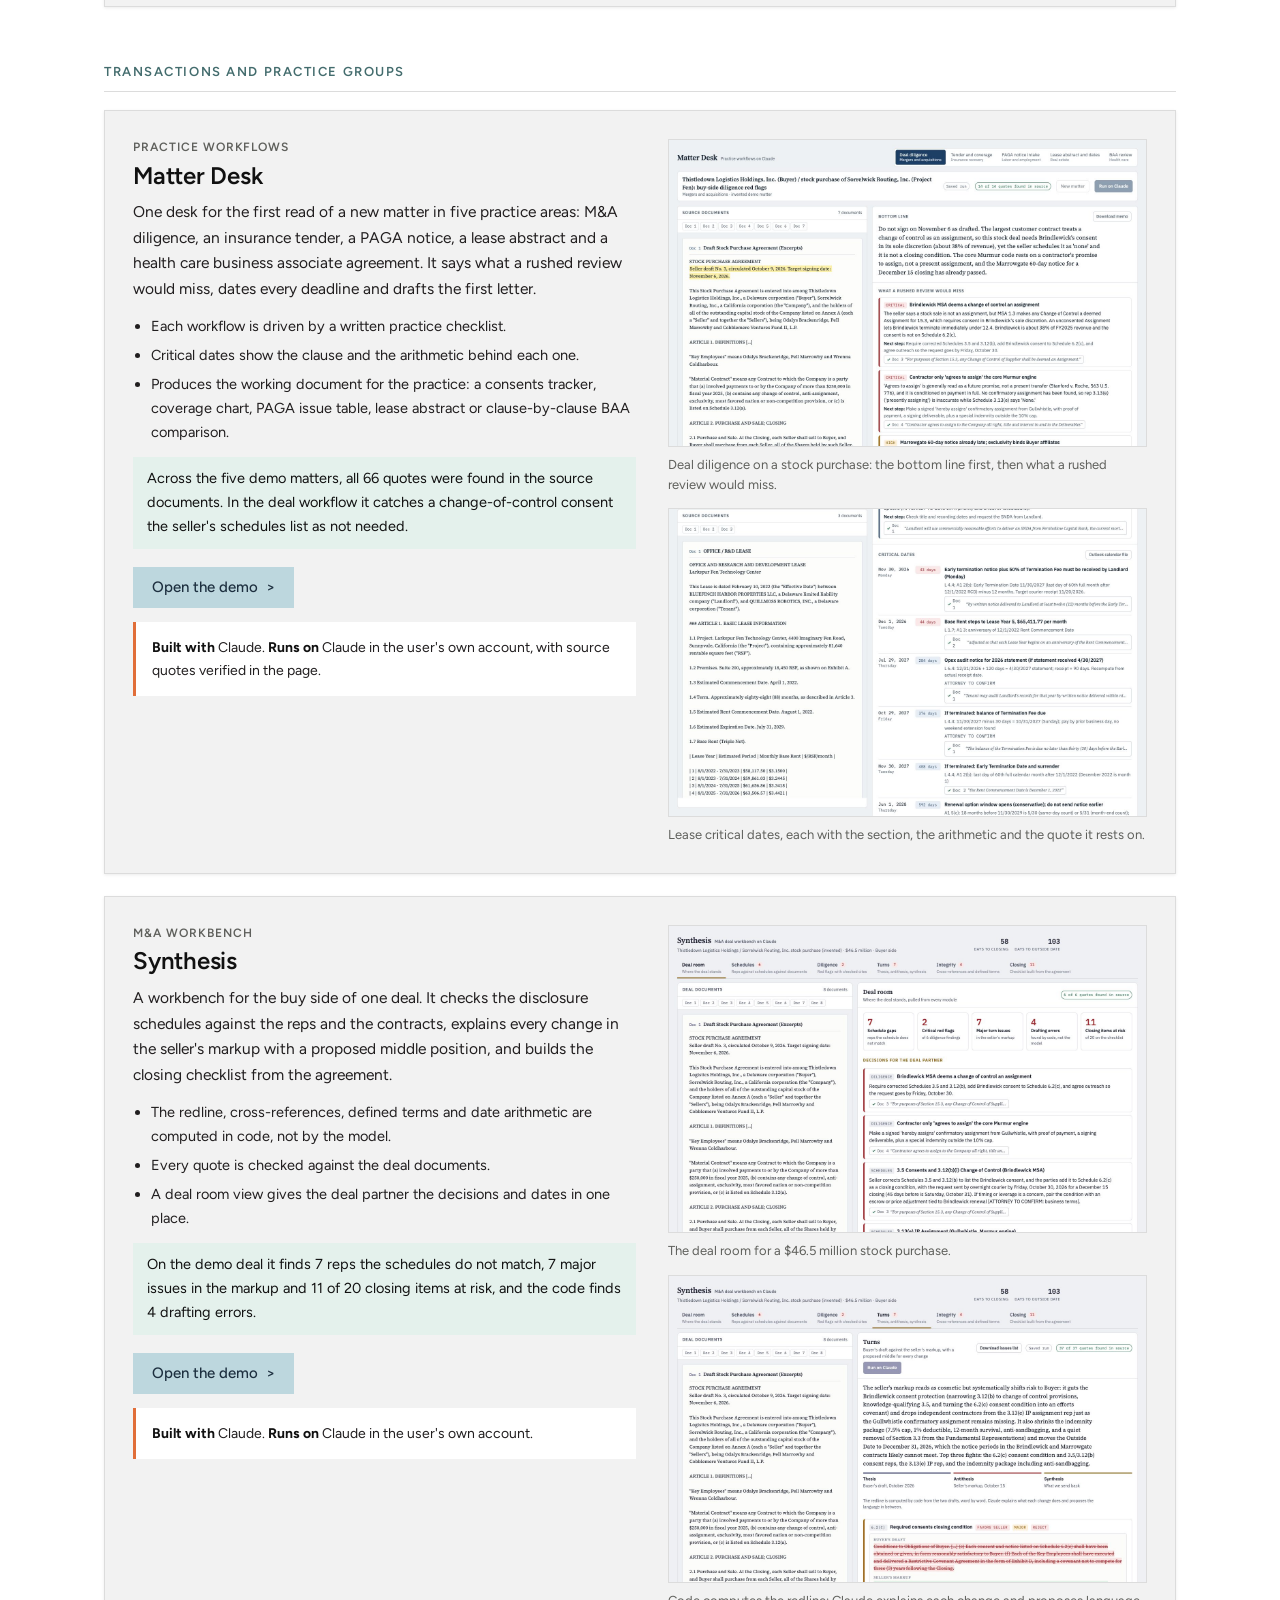
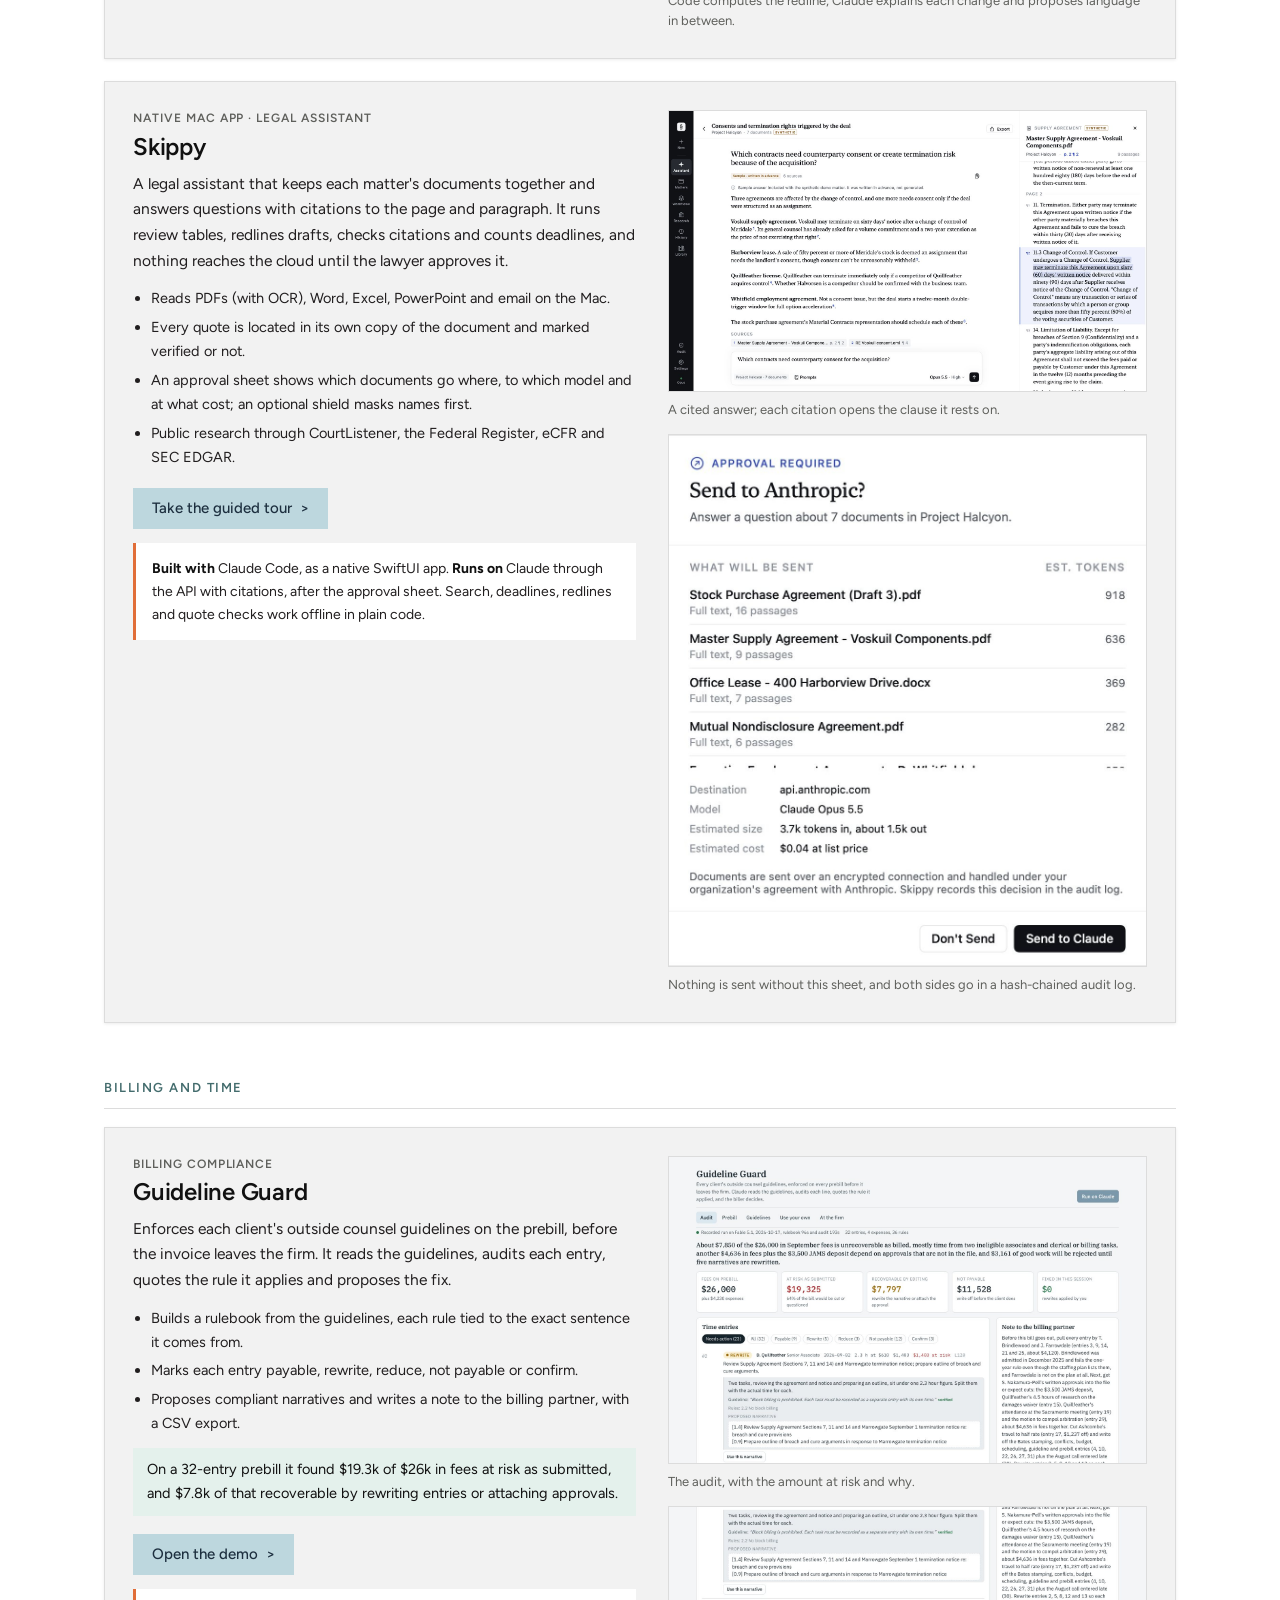
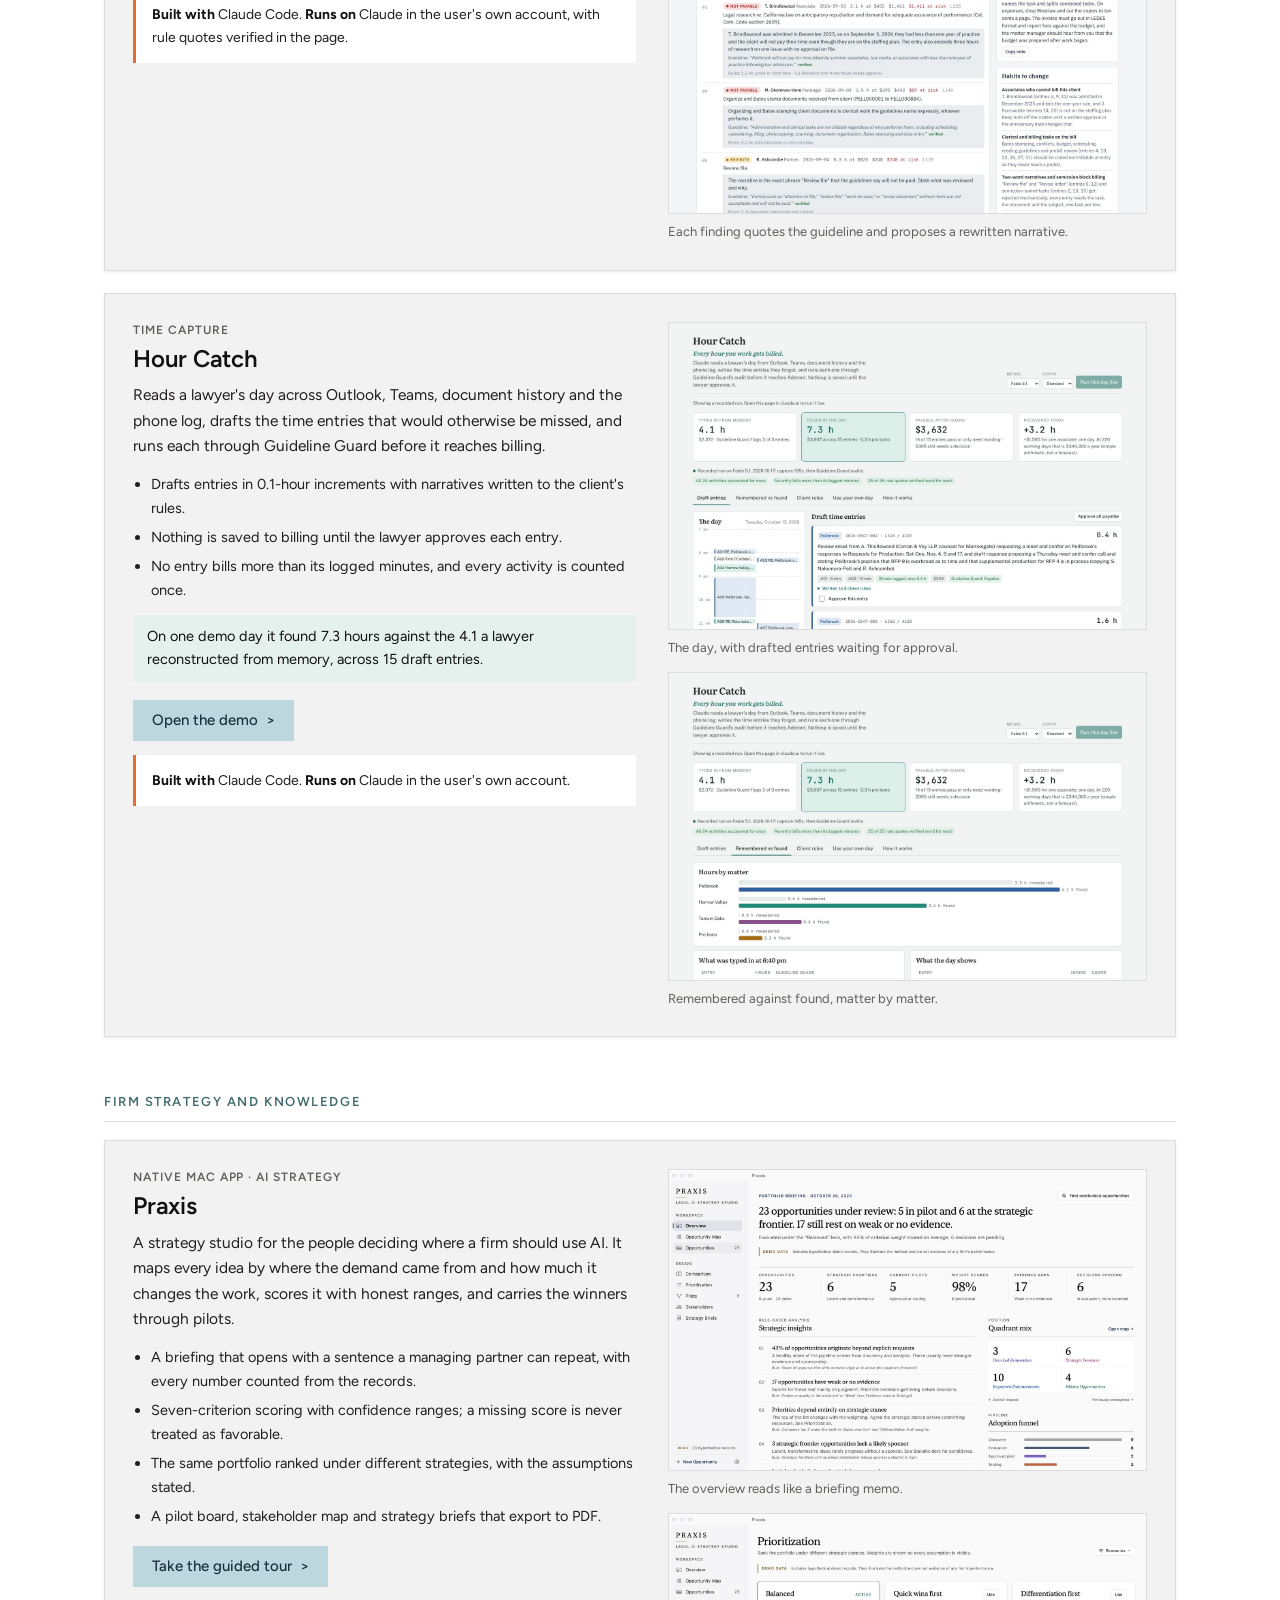
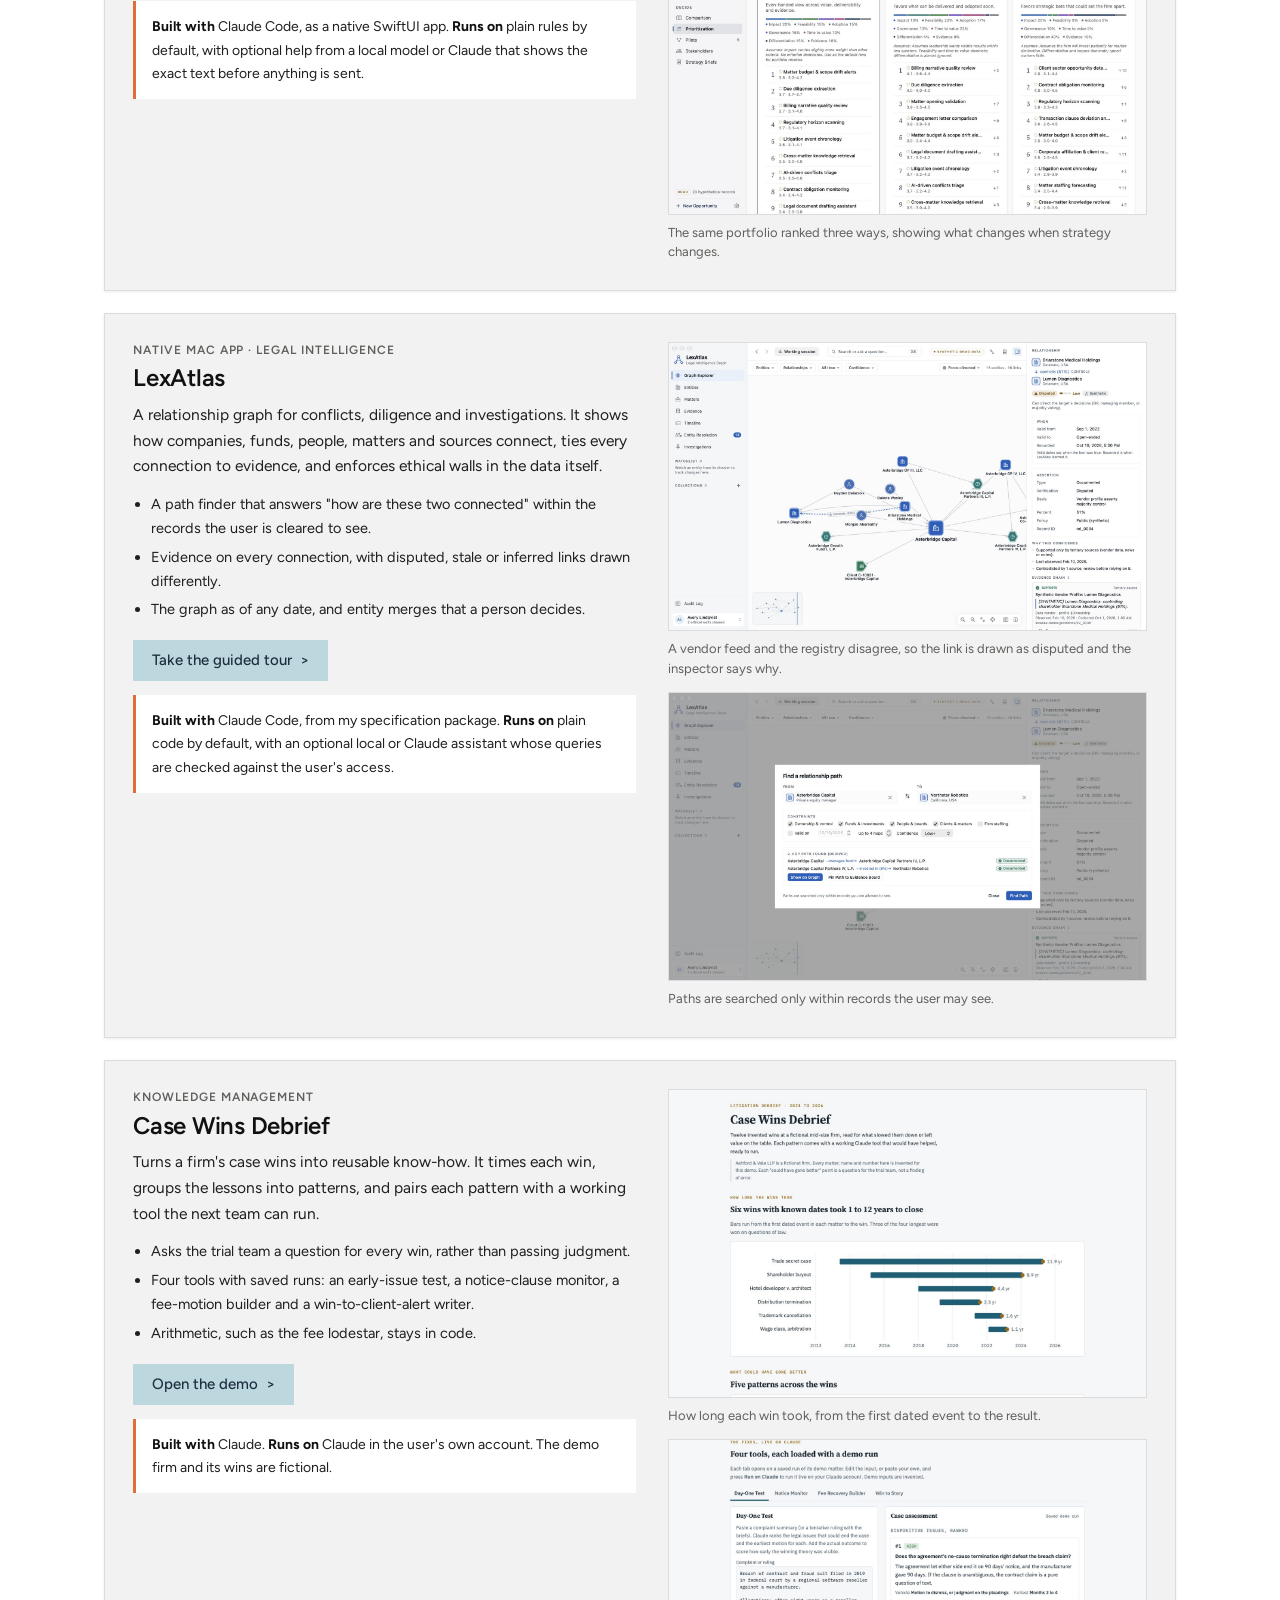
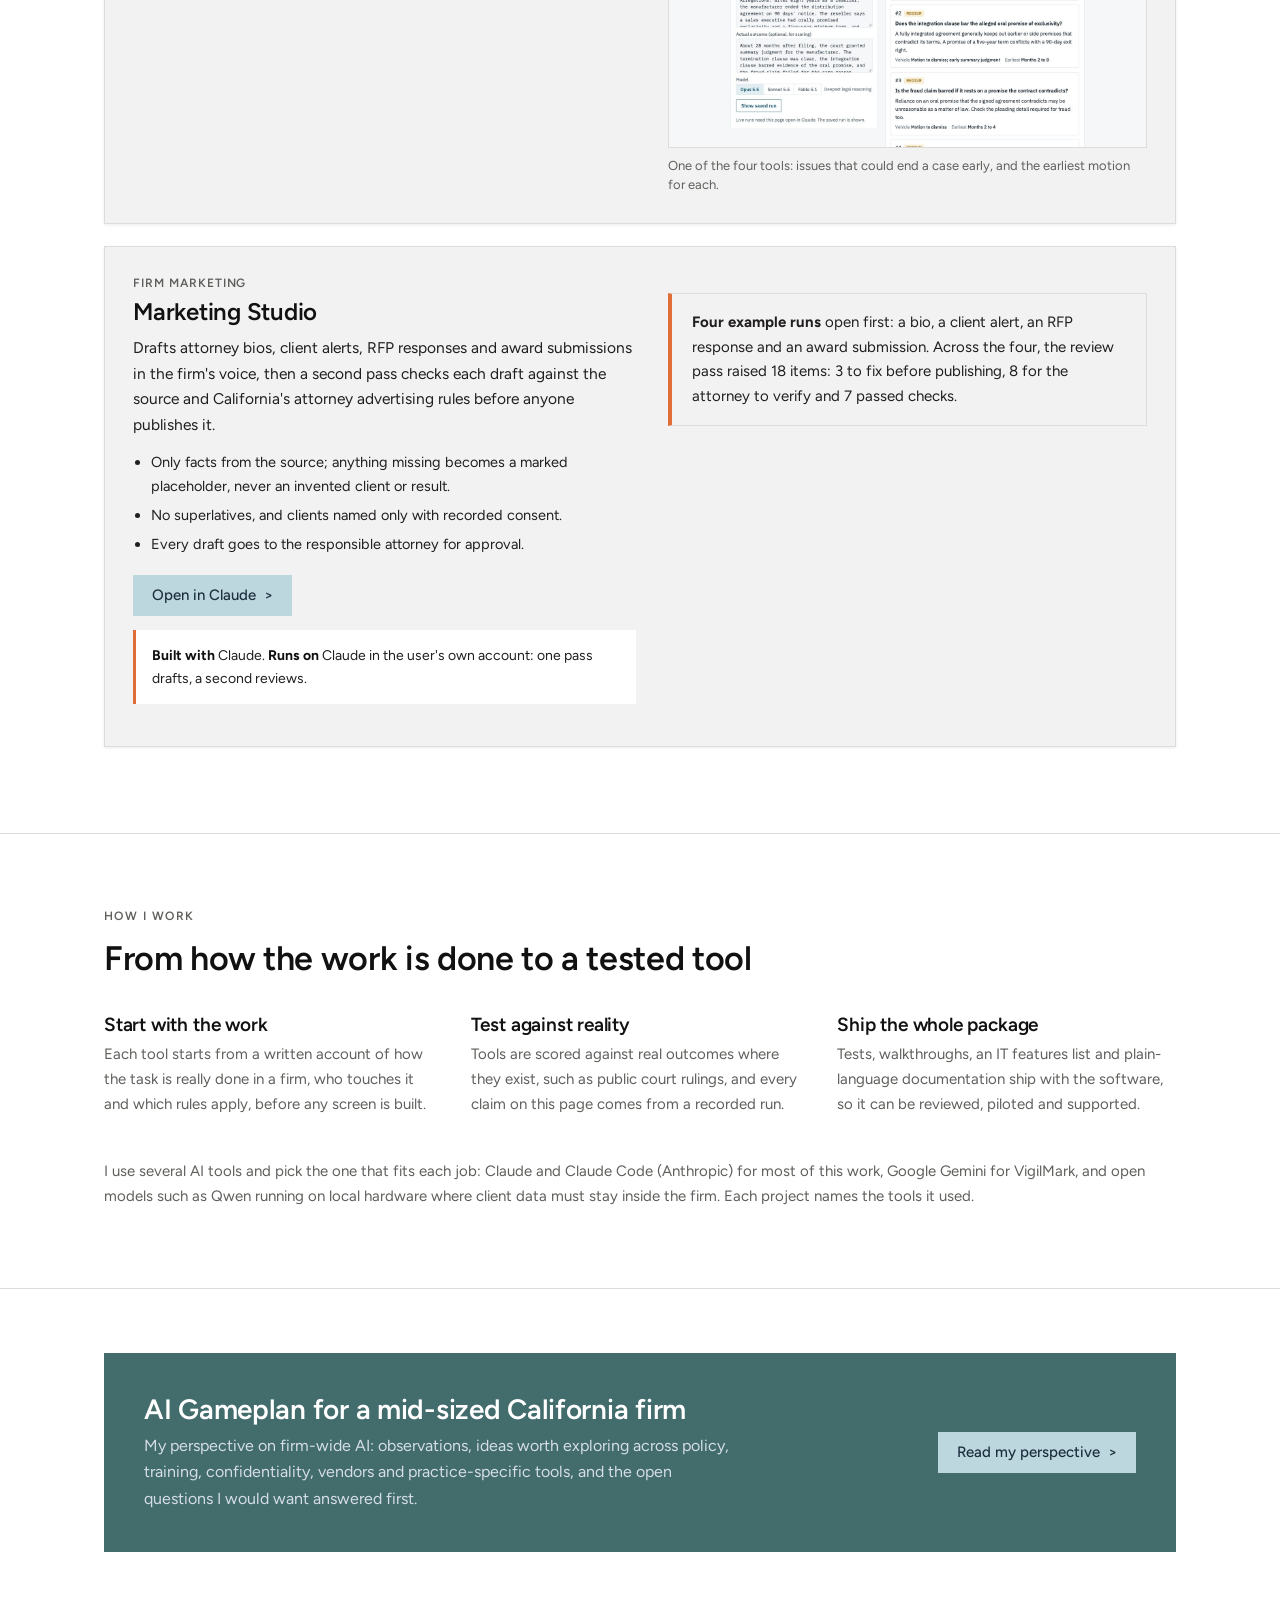
==== commit 4403d39d: "Add the live AI demo link to the Conflion section Co-Authored-By: Claude Opus 5.5 <noreply@anthropic" ====
--- a/index.html
+++ b/index.html
@@ -160,6 +160,7 @@
 
       <div class="actions">
         <a class="btn primary" href="demos/conflion.html">Open the live demo</a>
+        <a class="btn" href="https://myless-macbook-air.tail0582bf.ts.net" target="_blank" rel="noopener">Live AI demo <span class="note">login on request</span></a>
         <a class="btn" href="demos/conflion-workflow-guide.html">One matter, step by step</a>
         <a class="btn" href="demos/conflion-it-features.html">Features list for IT</a>
       </div>
--- a/legal.css
+++ b/legal.css
@@ -218,3 +218,14 @@
 .toc-side { font-size: 14px; columns: 2; column-gap: 32px; padding-left: 18px; }
 @media (max-width: 600px) { .toc-side { columns: 1; } }
 sup a { text-decoration: none; font-size: 11px; }
+.keys { list-style: none; counter-reset: k; padding: 0; margin: 18px 0; border-top: 2px solid var(--accent-bright); }
+.keys li { counter-increment: k; position: relative; padding: 14px 0 14px 44px; border-bottom: 1px solid var(--rule); margin: 0; font-size: 17px; }
+.keys li::before { content: counter(k); position: absolute; left: 0; top: 10px; font: 400 28px/1 var(--serif); color: var(--accent-bright); }
+.keys b { color: var(--ink); }
+.doc .fine { font-size: 13.5px; color: var(--muted); }
+.doc .key { font-size: 18px; color: var(--ink); }
+.ready { background: var(--accent-soft); border-left: 4px solid var(--accent-bright); padding: 18px 22px; margin: 22px 0 8px; }
+.ready-title { font: 600 12px/1.4 var(--sans); letter-spacing: .12em; text-transform: uppercase; color: var(--brass); margin: 0 0 6px; }
+.ready ol { margin: 10px 0 0; padding-left: 20px; }
+.ready li { margin-bottom: 8px; }
+.ready p { margin: 0; }
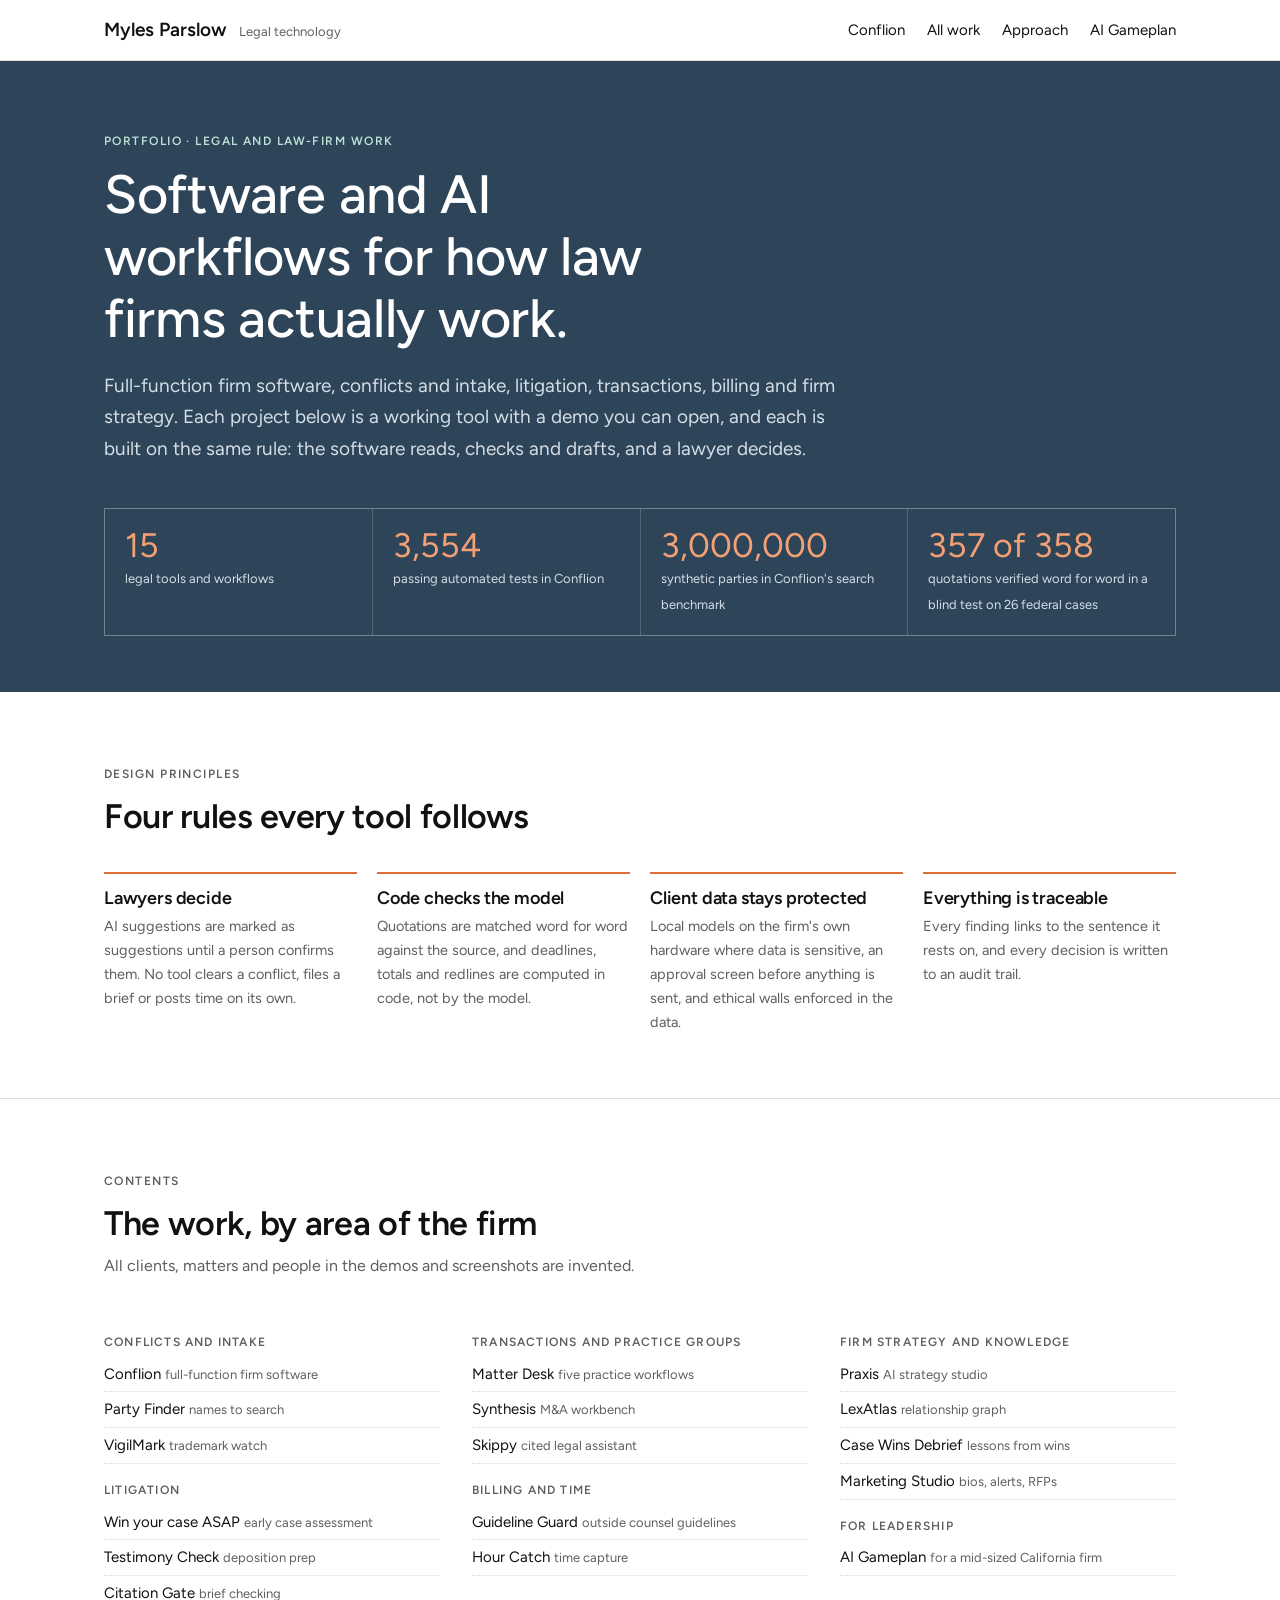
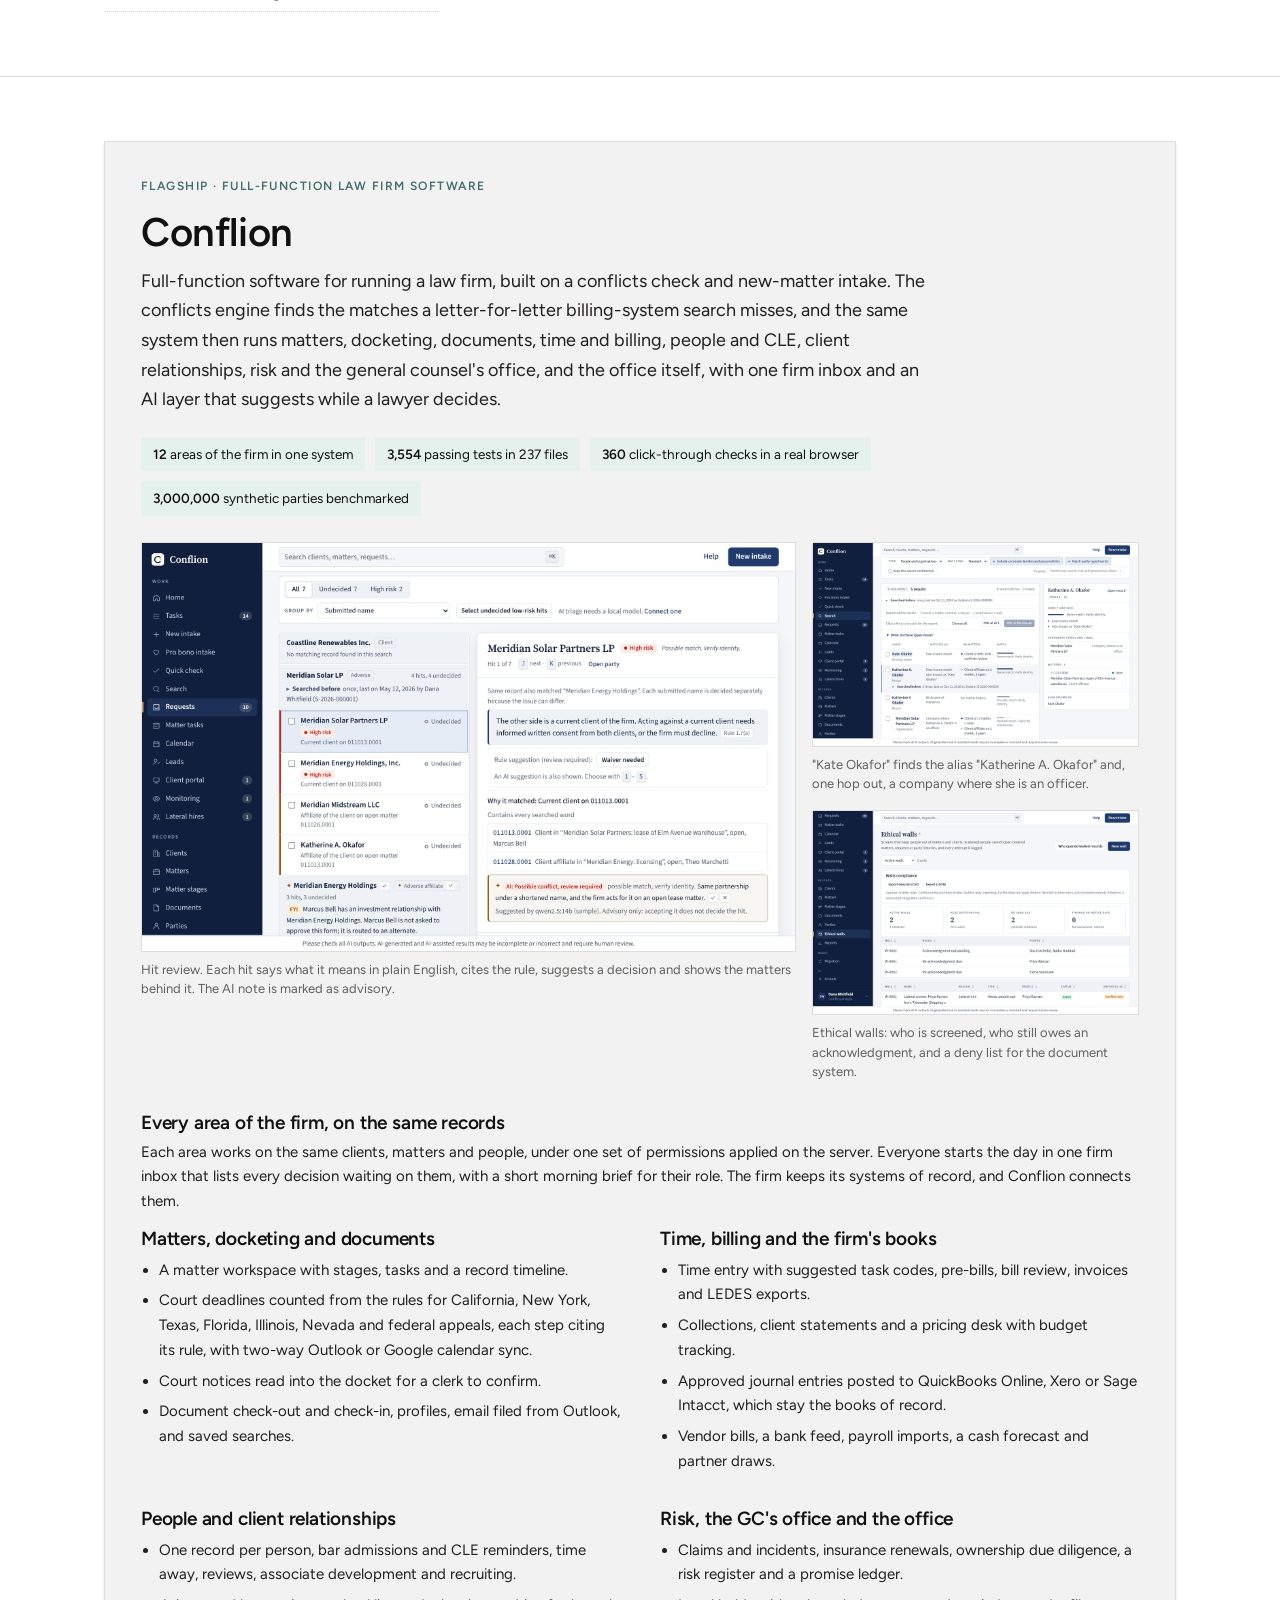
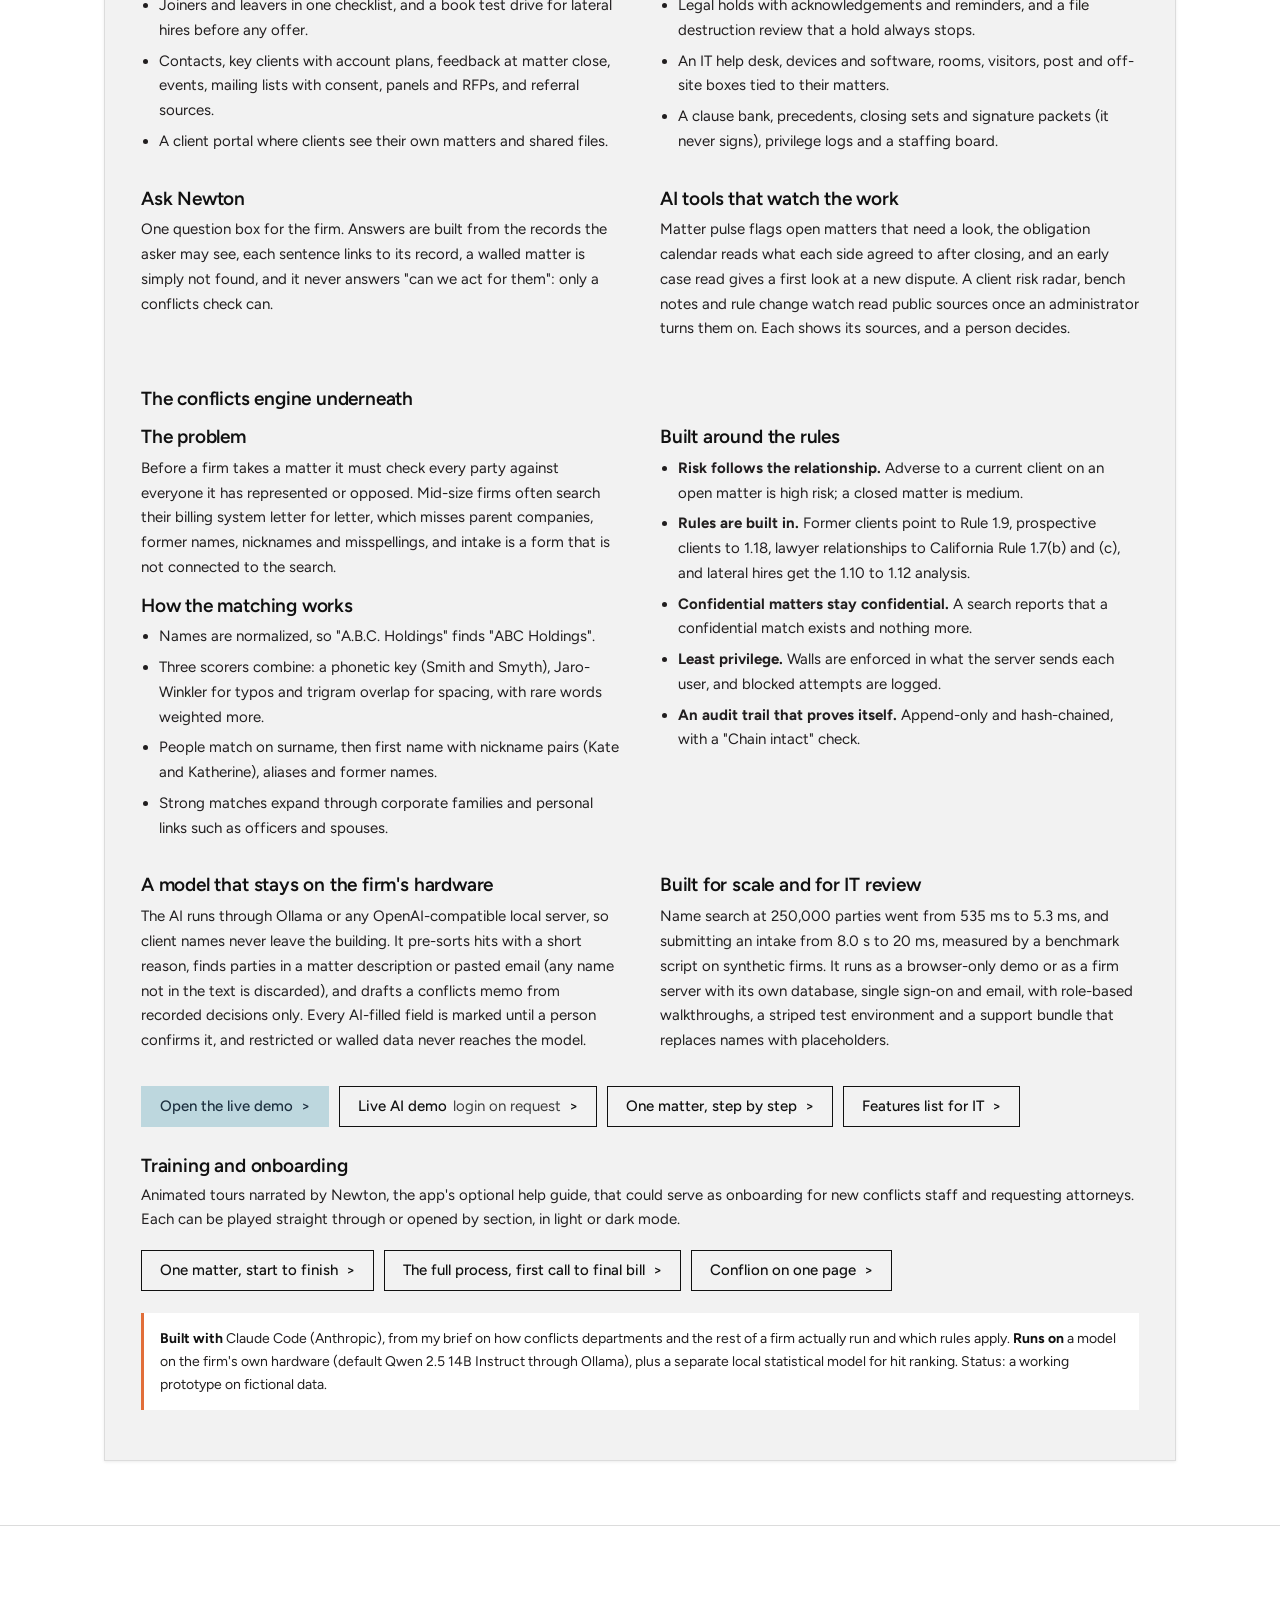
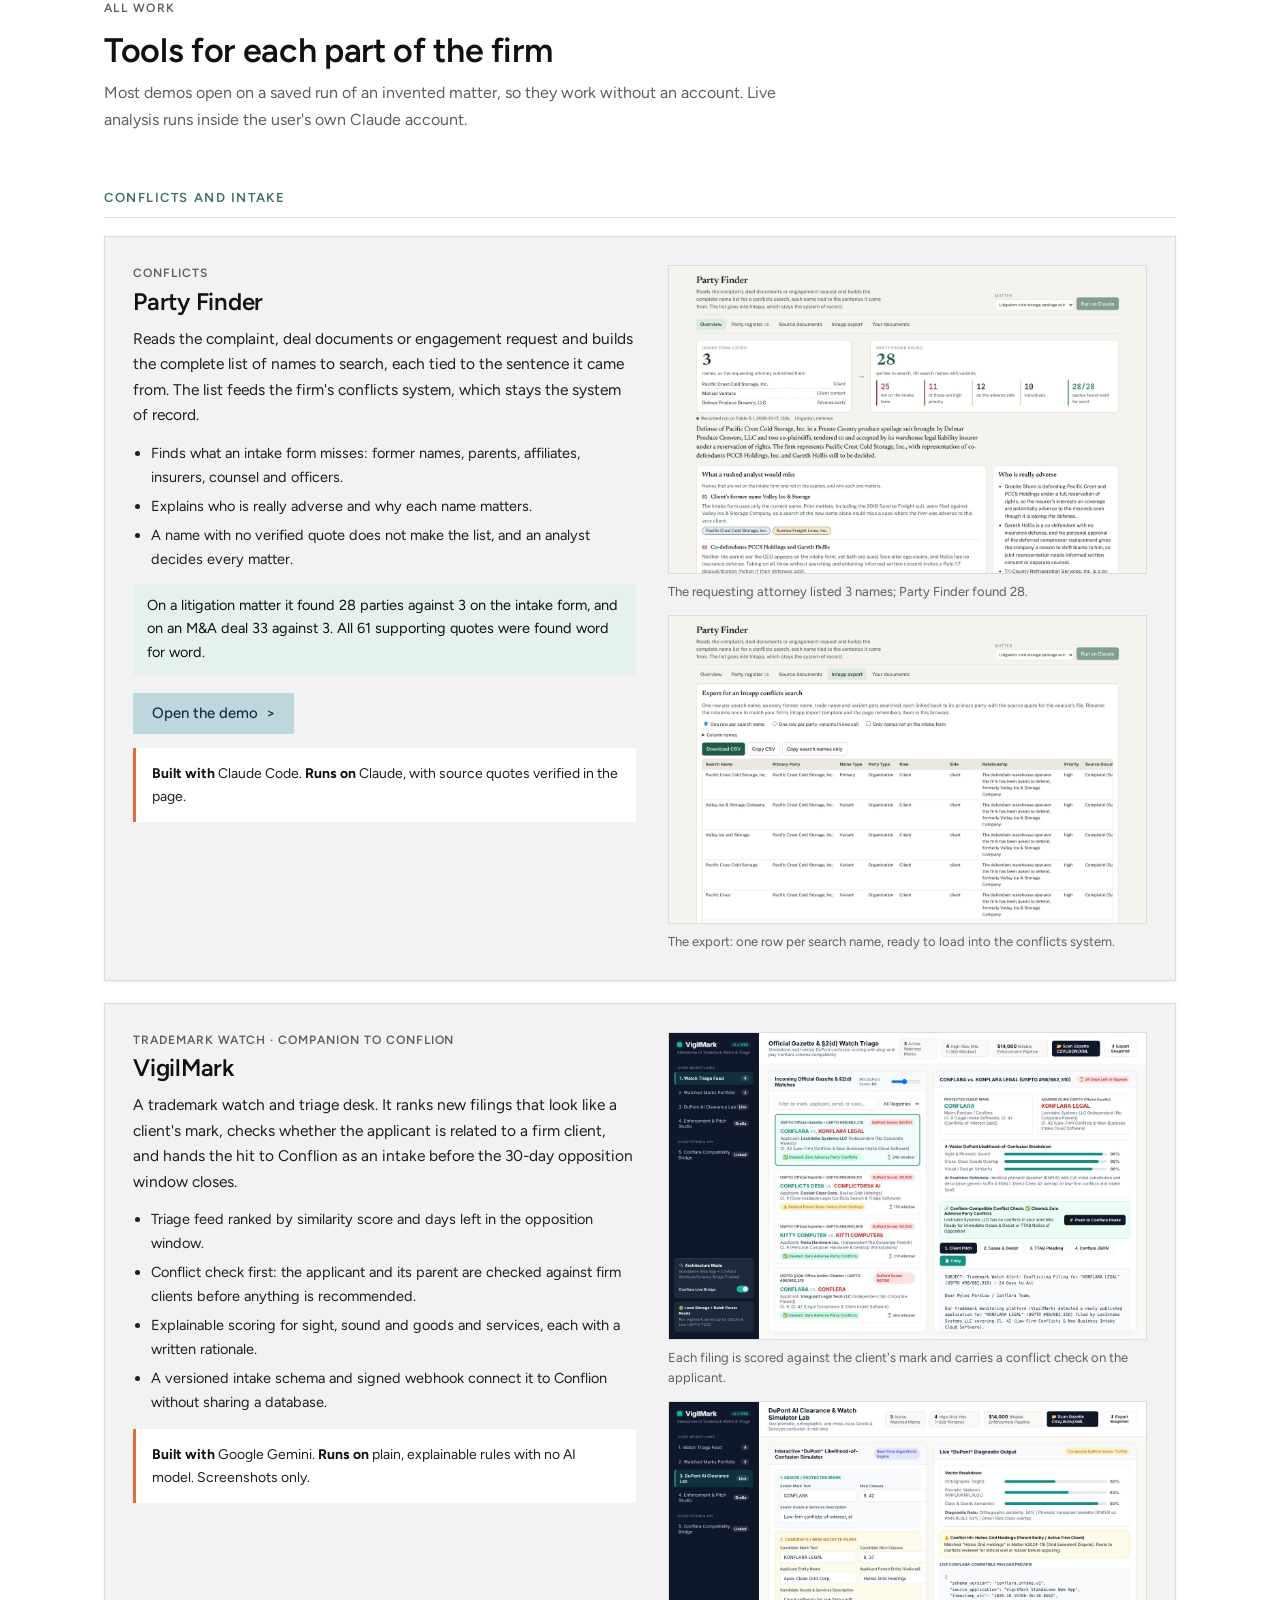
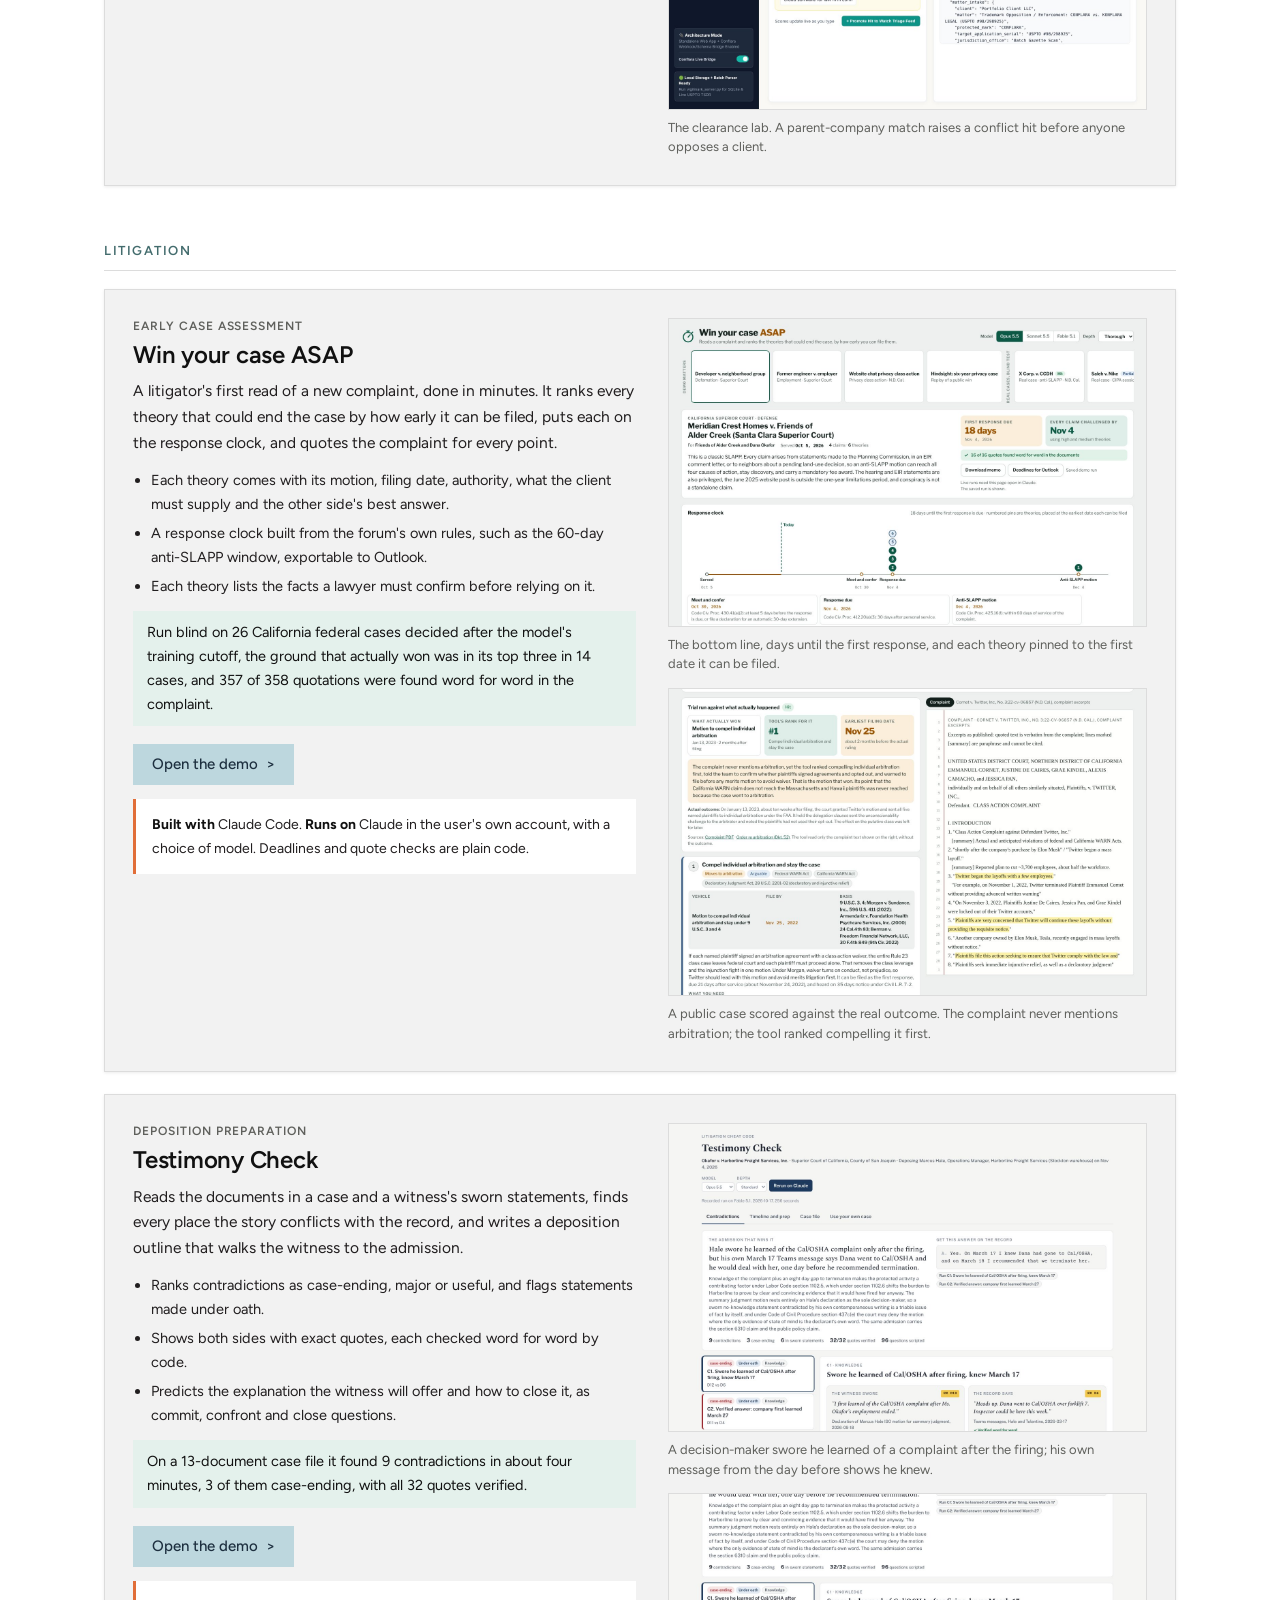
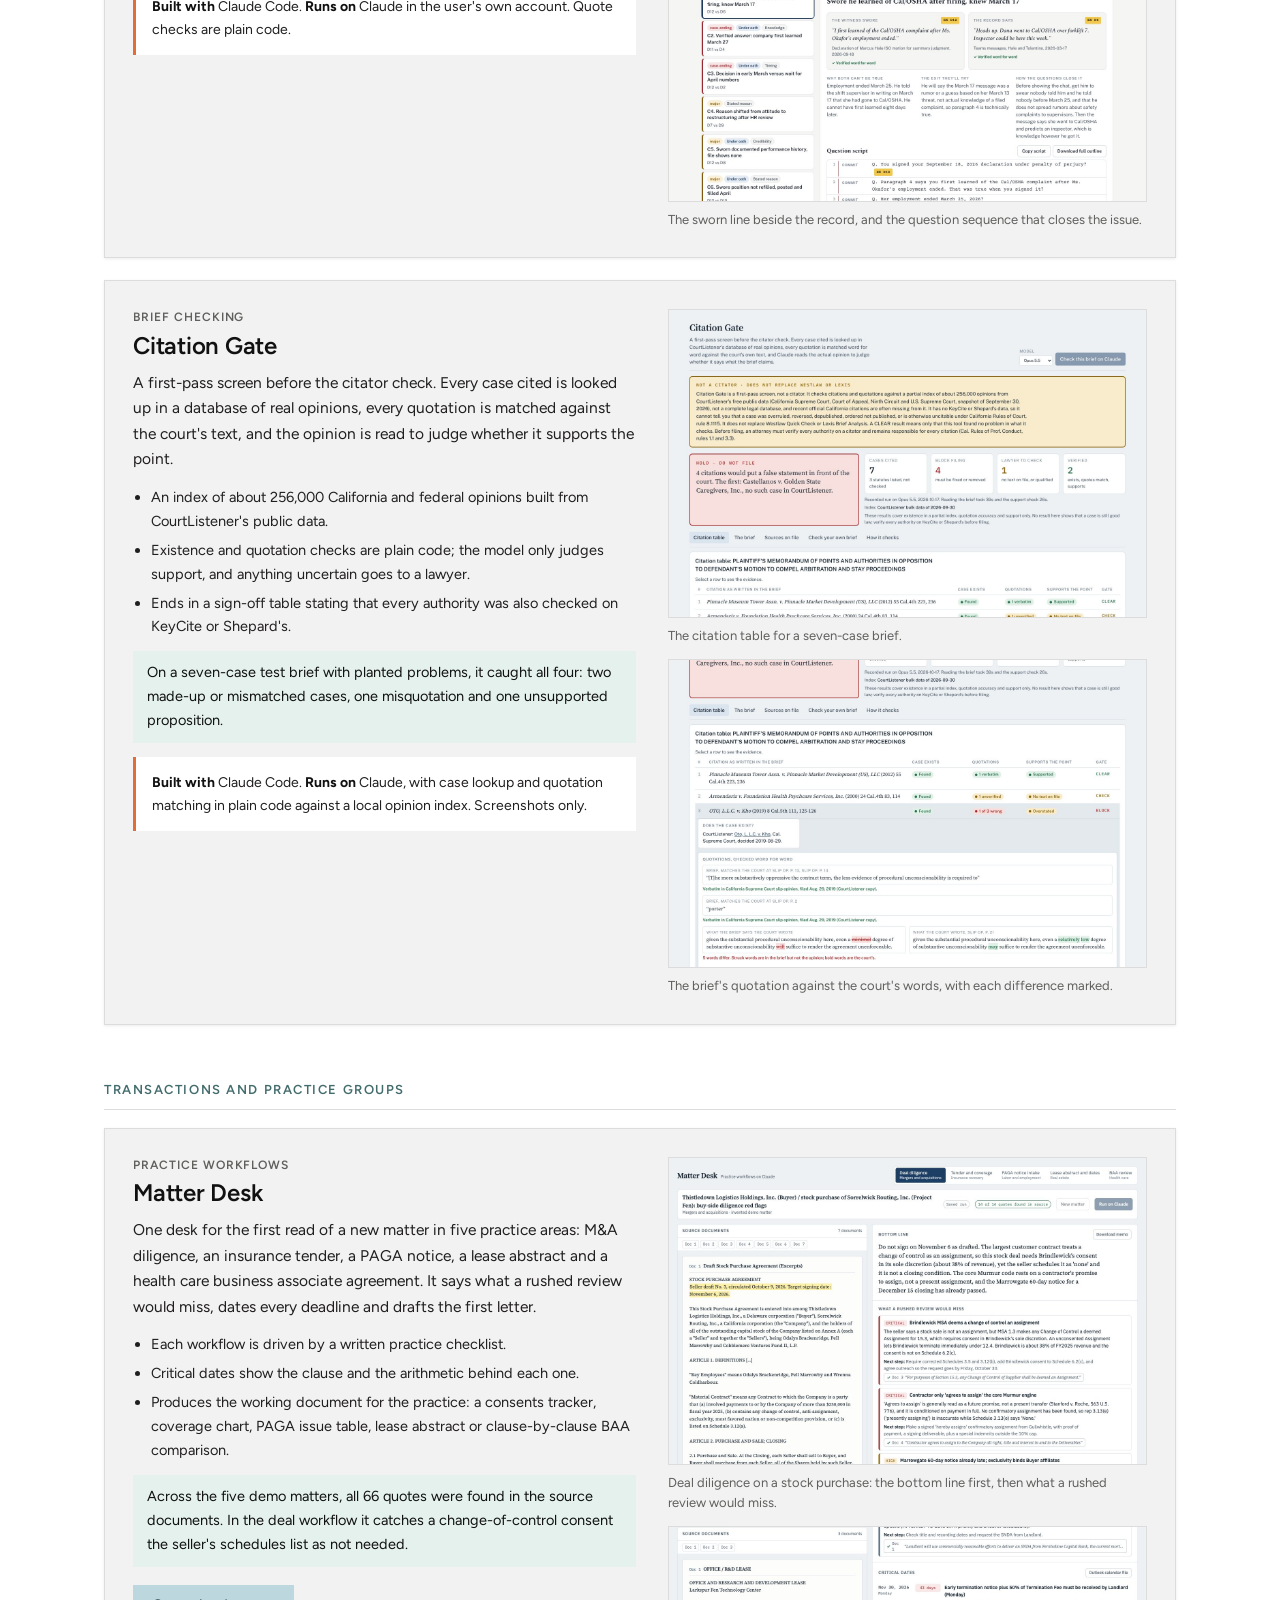
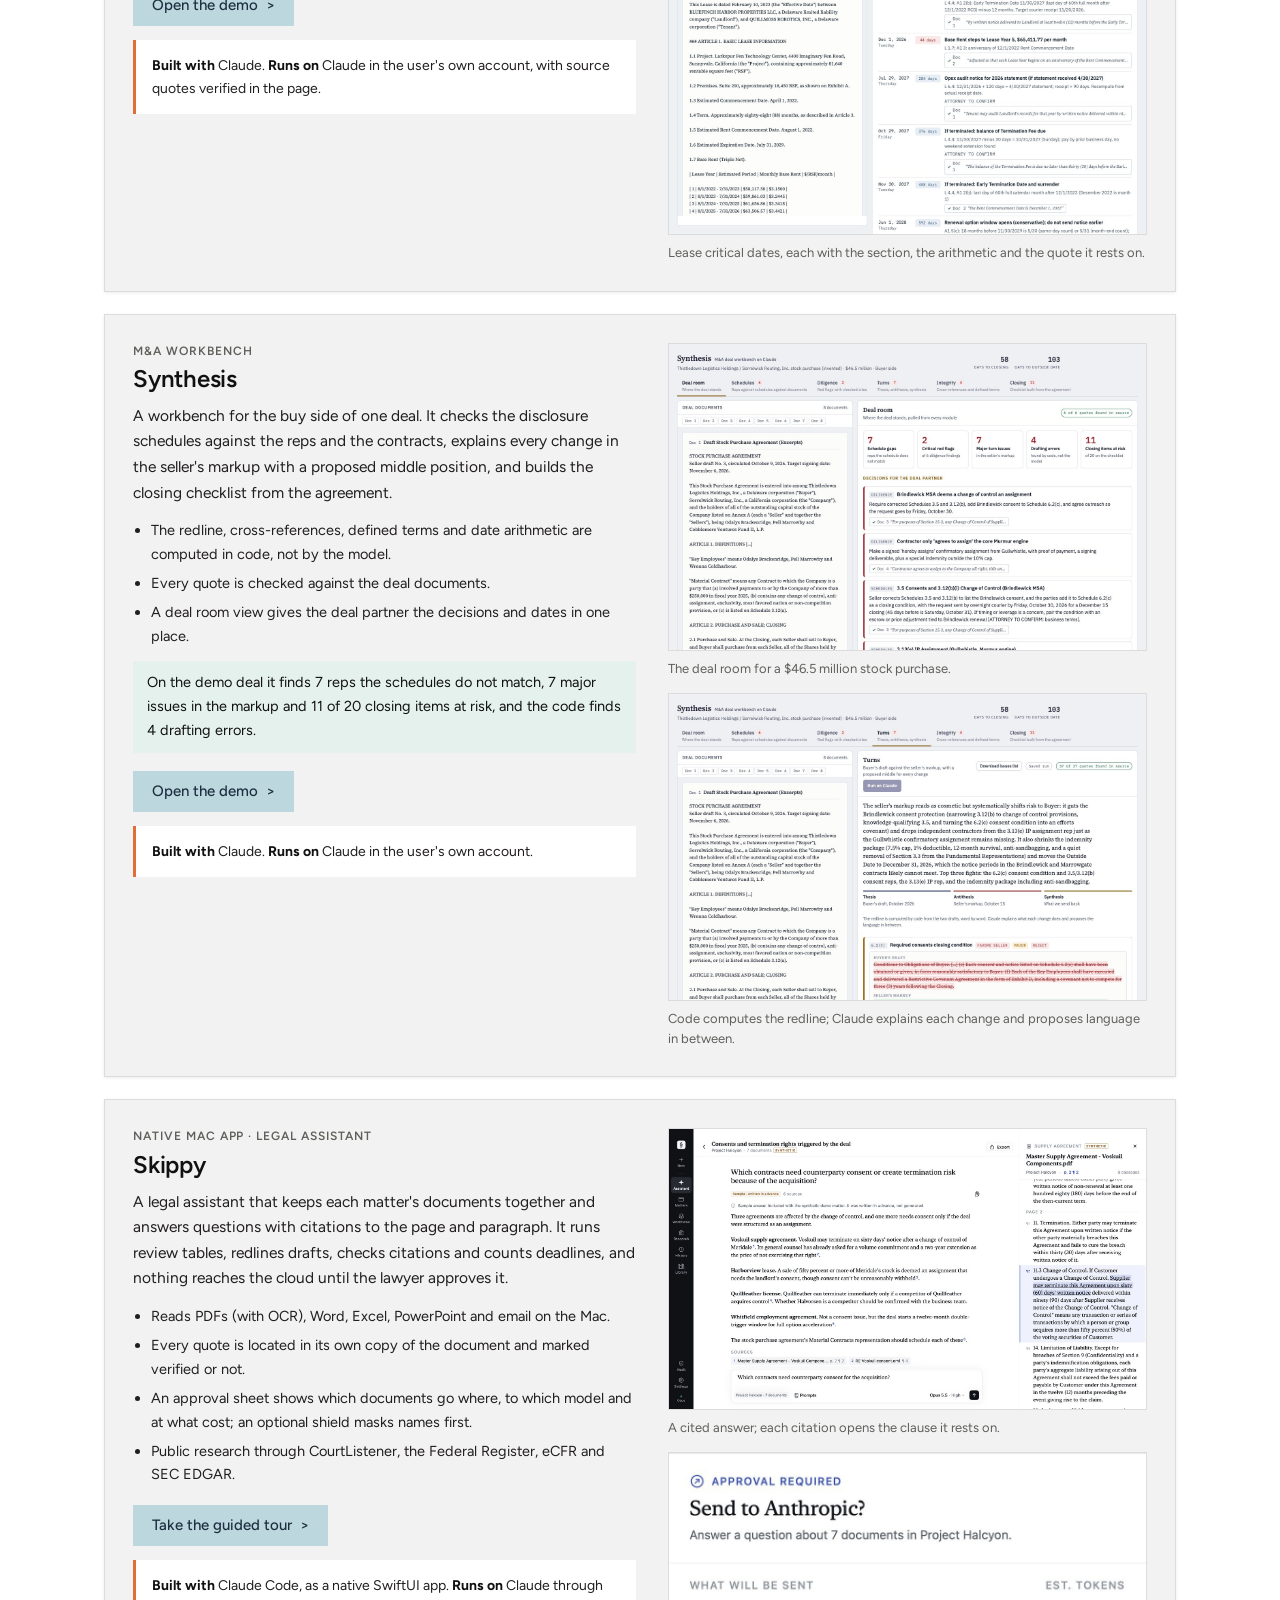
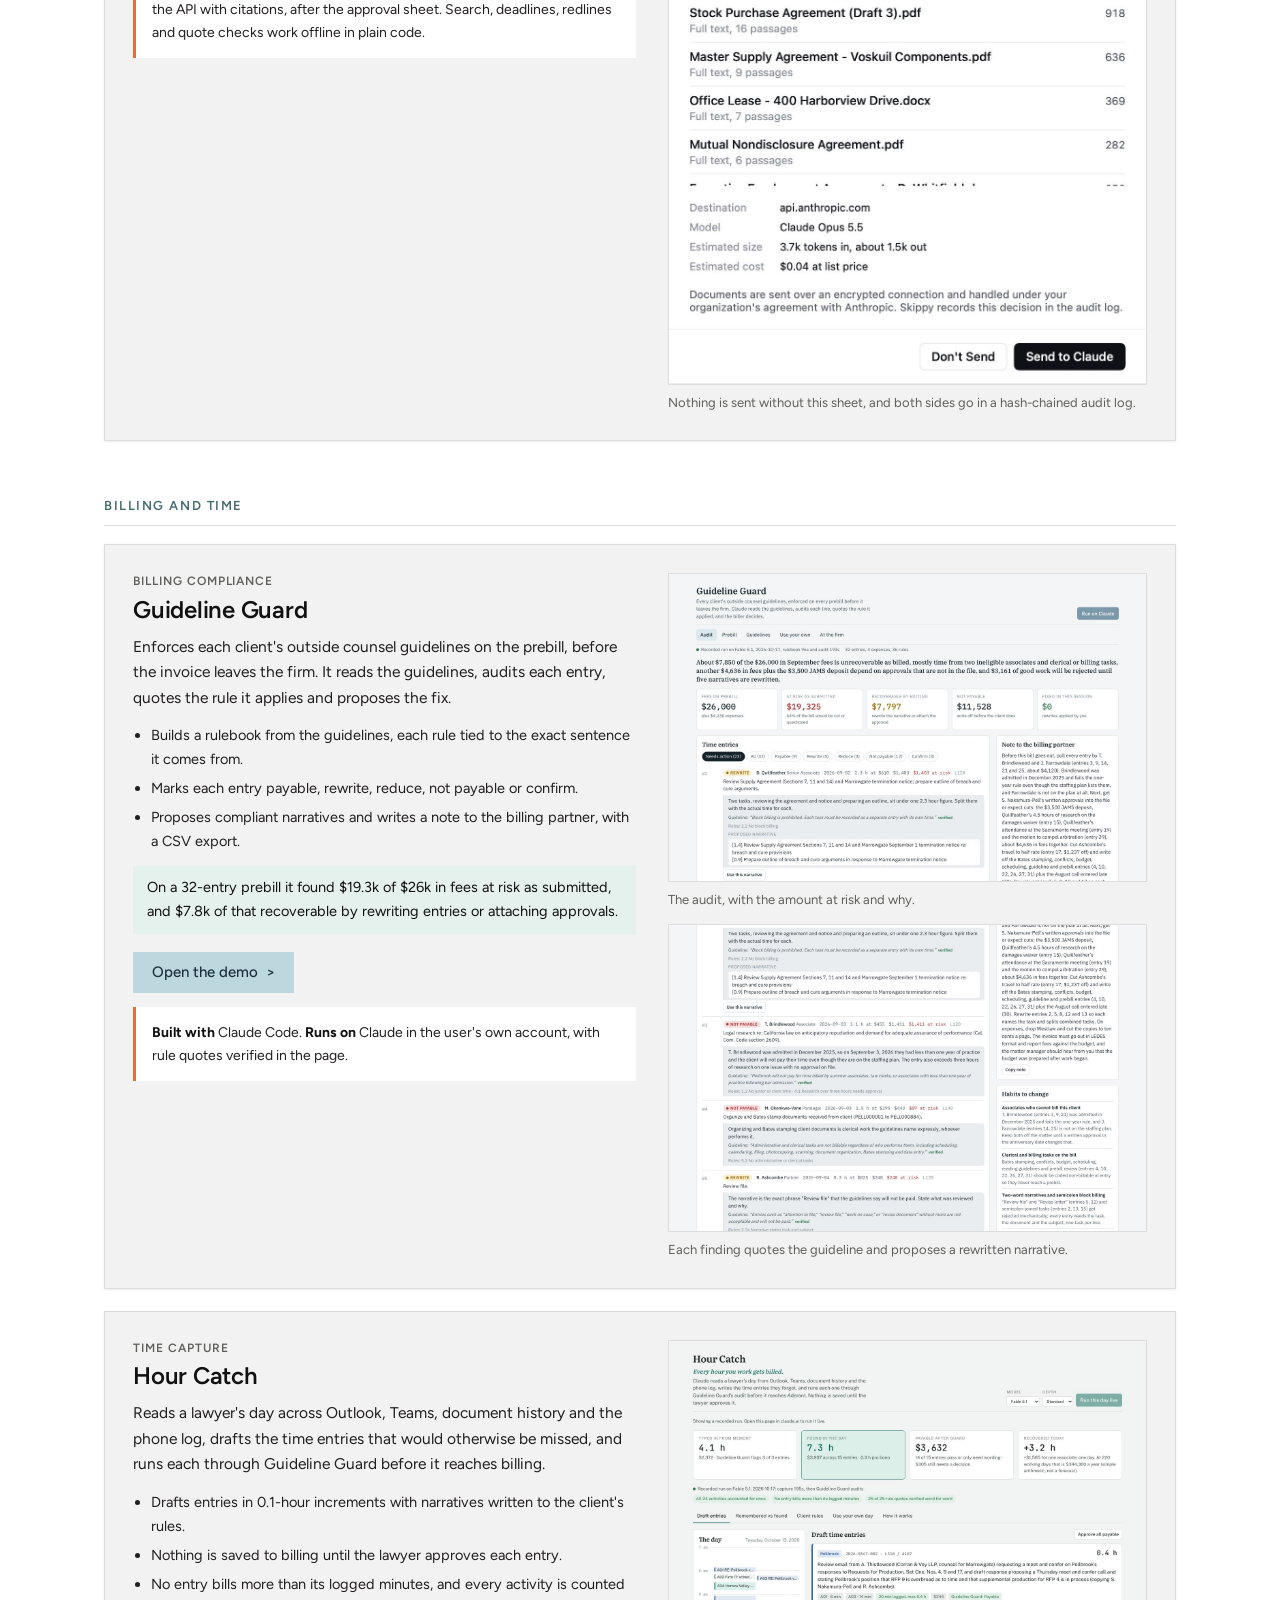
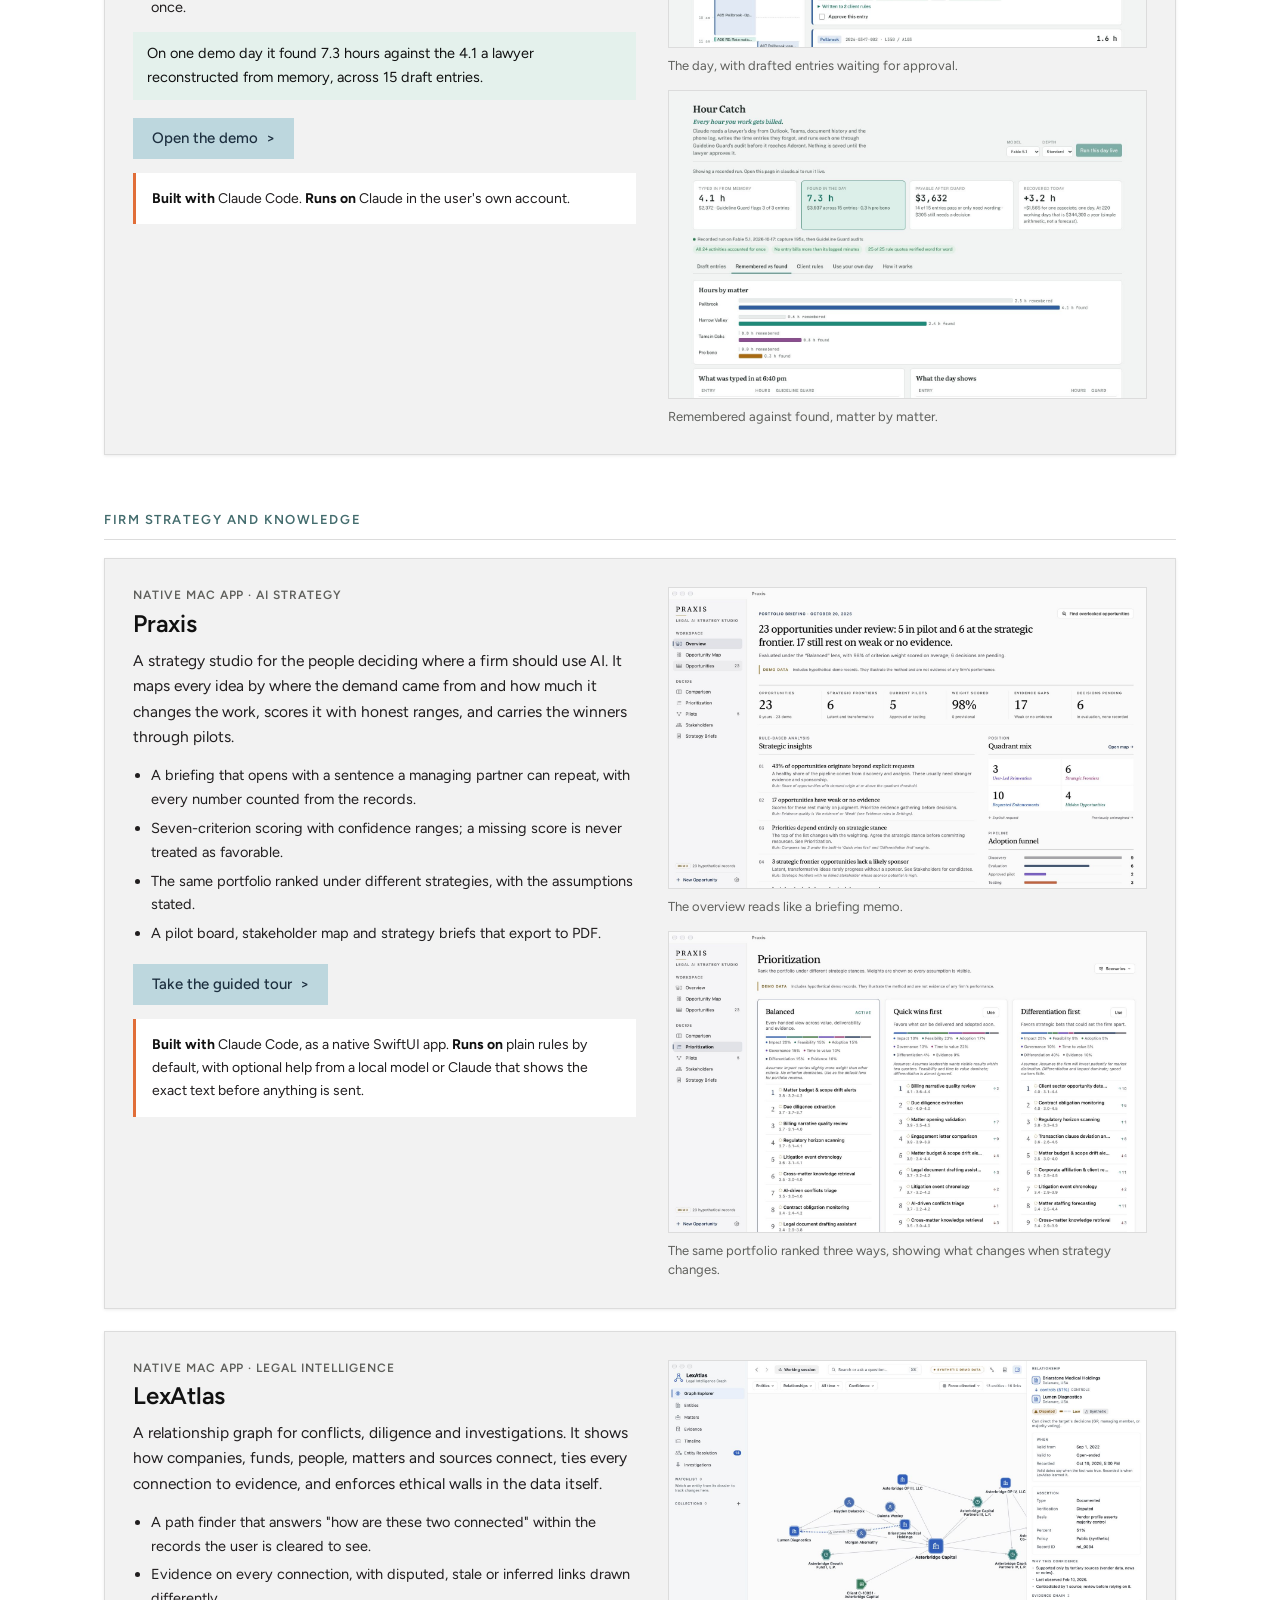
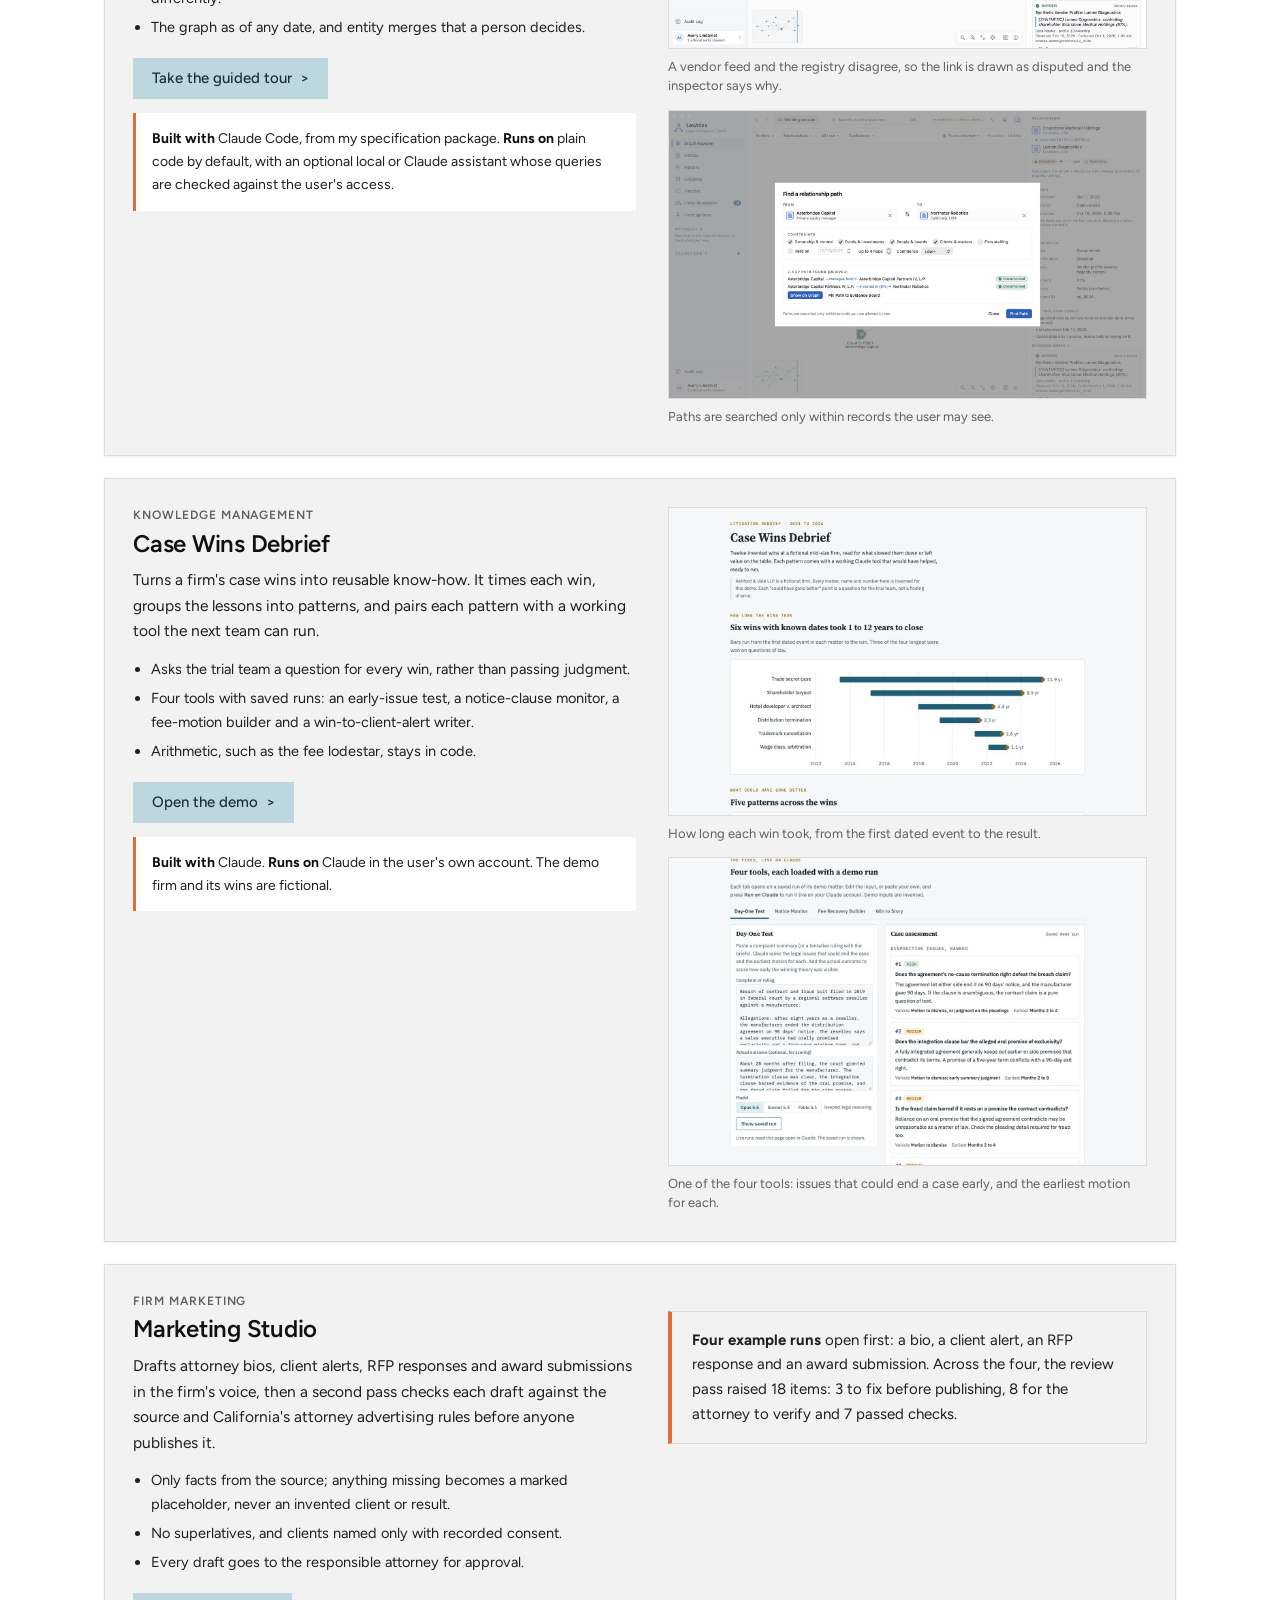
==== commit f2b90820: "Present Conflion as full-function firm software Co-Authored-By: Claude Opus 5.5 <noreply@anthropic.c" ====
--- a/index.html
+++ b/index.html
@@ -4,7 +4,7 @@
 <meta charset="utf-8">
 <meta name="viewport" content="width=device-width, initial-scale=1">
 <title>Myles Parslow · Legal Technology</title>
-<meta name="description" content="Software and AI workflows for law firms by Myles Parslow: conflicts and intake, litigation, transactions, billing and firm strategy. Every demo uses fictional data.">
+<meta name="description" content="Software and AI workflows for law firms by Myles Parslow: Conflion, full-function firm software built on conflicts and intake, plus tools for litigation, transactions, billing and firm strategy. Every demo uses fictional data.">
 <meta name="robots" content="noindex">
 <link rel="preconnect" href="https://fonts.googleapis.com">
 <link rel="preconnect" href="https://fonts.gstatic.com" crossorigin>
@@ -31,10 +31,10 @@
   <div class="wrap">
     <p class="eyebrow">Portfolio · Legal and law-firm work</p>
     <h1>Software and AI workflows for how law firms actually work.</h1>
-    <p class="lede">Conflicts and intake, litigation, transactions, billing and firm strategy. Each project below is a working tool with a demo you can open, and each is built on the same rule: the software reads, checks and drafts, and a lawyer decides.</p>
+    <p class="lede">Full-function firm software, conflicts and intake, litigation, transactions, billing and firm strategy. Each project below is a working tool with a demo you can open, and each is built on the same rule: the software reads, checks and drafts, and a lawyer decides.</p>
     <div class="figures" role="list">
       <div role="listitem"><b>15</b><span>legal tools and workflows</span></div>
-      <div role="listitem"><b>2,194</b><span>passing automated tests in Conflion</span></div>
+      <div role="listitem"><b>3,554</b><span>passing automated tests in Conflion</span></div>
       <div role="listitem"><b>3,000,000</b><span>synthetic parties in Conflion's search benchmark</span></div>
       <div role="listitem"><b>357 of 358</b><span>quotations verified word for word in a blind test on 26 federal cases</span></div>
     </div>
@@ -66,7 +66,7 @@
     <div class="toc">
       <div>
         <h4>Conflicts and intake</h4>
-        <a href="#conflion">Conflion <small>conflicts and new-matter intake</small></a>
+        <a href="#conflion">Conflion <small>full-function firm software</small></a>
         <a href="#partyfinder">Party Finder <small>names to search</small></a>
         <a href="#vigilmark">VigilMark <small>trademark watch</small></a>
         <h4>Litigation</h4>
@@ -100,13 +100,13 @@
 <section class="block" id="conflion">
   <div class="wrap">
     <div class="feature">
-      <p class="eyebrow">Flagship · Conflicts and new-matter intake</p>
+      <p class="eyebrow">Flagship · Full-function law firm software</p>
       <h2>Conflion</h2>
-      <p class="sub">A conflicts-check and new-matter intake system for US law firms of 10 to 150 lawyers. It finds the matches a letter-for-letter billing-system search misses, routes each request to the right approvers, and keeps an audit trail that proves itself.</p>
+      <p class="sub">Full-function software for running a law firm, built on a conflicts check and new-matter intake. The conflicts engine finds the matches a letter-for-letter billing-system search misses, and the same system then runs matters, docketing, documents, time and billing, people and CLE, client relationships, risk and the general counsel's office, and the office itself, with one firm inbox and an AI layer that suggests while a lawyer decides.</p>
       <div class="stats">
-        <span><b>7</b> firm roles, each with its own view</span>
-        <span><b>9</b> approval routing rules</span>
-        <span><b>2,194</b> passing tests in 155 files</span>
+        <span><b>12</b> areas of the firm in one system</span>
+        <span><b>3,554</b> passing tests in 237 files</span>
+        <span><b>360</b> click-through checks in a real browser</span>
         <span><b>3,000,000</b> synthetic parties benchmarked</span>
       </div>
       <div class="gallery">
@@ -126,6 +126,57 @@
         </div>
       </div>
 
+
+      <h3 style="margin:28px 0 6px;font-size:19px">Every area of the firm, on the same records</h3>
+      <p style="font-size:15px;margin:0 0 14px">Each area works on the same clients, matters and people, under one set of permissions applied on the server. Everyone starts the day in one firm inbox that lists every decision waiting on them, with a short morning brief for their role. The firm keeps its systems of record, and Conflion connects them.</p>
+      <div class="cols">
+        <div>
+          <h3>Matters, docketing and documents</h3>
+          <ul>
+            <li>A matter workspace with stages, tasks and a record timeline.</li>
+            <li>Court deadlines counted from the rules for California, New York, Texas, Florida, Illinois, Nevada and federal appeals, each step citing its rule, with two-way Outlook or Google calendar sync.</li>
+            <li>Court notices read into the docket for a clerk to confirm.</li>
+            <li>Document check-out and check-in, profiles, email filed from Outlook, and saved searches.</li>
+          </ul>
+        </div>
+        <div>
+          <h3>Time, billing and the firm's books</h3>
+          <ul>
+            <li>Time entry with suggested task codes, pre-bills, bill review, invoices and LEDES exports.</li>
+            <li>Collections, client statements and a pricing desk with budget tracking.</li>
+            <li>Approved journal entries posted to QuickBooks Online, Xero or Sage Intacct, which stay the books of record.</li>
+            <li>Vendor bills, a bank feed, payroll imports, a cash forecast and partner draws.</li>
+          </ul>
+        </div>
+        <div>
+          <h3>People and client relationships</h3>
+          <ul>
+            <li>One record per person, bar admissions and CLE reminders, time away, reviews, associate development and recruiting.</li>
+            <li>Joiners and leavers in one checklist, and a book test drive for lateral hires before any offer.</li>
+            <li>Contacts, key clients with account plans, feedback at matter close, events, mailing lists with consent, panels and RFPs, and referral sources.</li>
+            <li>A client portal where clients see their own matters and shared files.</li>
+          </ul>
+        </div>
+        <div>
+          <h3>Risk, the GC's office and the office</h3>
+          <ul>
+            <li>Claims and incidents, insurance renewals, ownership due diligence, a risk register and a promise ledger.</li>
+            <li>Legal holds with acknowledgements and reminders, and a file destruction review that a hold always stops.</li>
+            <li>An IT help desk, devices and software, rooms, visitors, post and off-site boxes tied to their matters.</li>
+            <li>A clause bank, precedents, closing sets and signature packets (it never signs), privilege logs and a staffing board.</li>
+          </ul>
+        </div>
+        <div>
+          <h3>Ask Newton</h3>
+          <p>One question box for the firm. Answers are built from the records the asker may see, each sentence links to its record, a walled matter is simply not found, and it never answers "can we act for them": only a conflicts check can.</p>
+        </div>
+        <div>
+          <h3>AI tools that watch the work</h3>
+          <p>Matter pulse flags open matters that need a look, the obligation calendar reads what each side agreed to after closing, and an early case read gives a first look at a new dispute. A client risk radar, bench notes and rule change watch read public sources once an administrator turns them on. Each shows its sources, and a person decides.</p>
+        </div>
+      </div>
+
+      <h3 style="margin:32px 0 16px;font-size:19px">The conflicts engine underneath</h3>
       <div class="cols">
         <div>
           <h3>The problem</h3>
@@ -171,7 +222,7 @@
         <a class="btn" href="demos/conflion-full-process.html">The full process, first call to final bill</a>
         <a class="btn" href="demos/conflion-information-sheet.html">Conflion on one page</a>
       </div>
-      <p class="built"><b>Built with</b> Claude Code (Anthropic), from my brief on how conflicts departments actually run and which rules apply. <b>Runs on</b> a model on the firm's own hardware (default Qwen 2.5 14B Instruct through Ollama), plus a separate local statistical model for hit ranking. Status: a working prototype on fictional data.</p>
+      <p class="built"><b>Built with</b> Claude Code (Anthropic), from my brief on how conflicts departments and the rest of a firm actually run and which rules apply. <b>Runs on</b> a model on the firm's own hardware (default Qwen 2.5 14B Instruct through Ollama), plus a separate local statistical model for hit ranking. Status: a working prototype on fictional data.</p>
     </div>
   </div>
 </section>
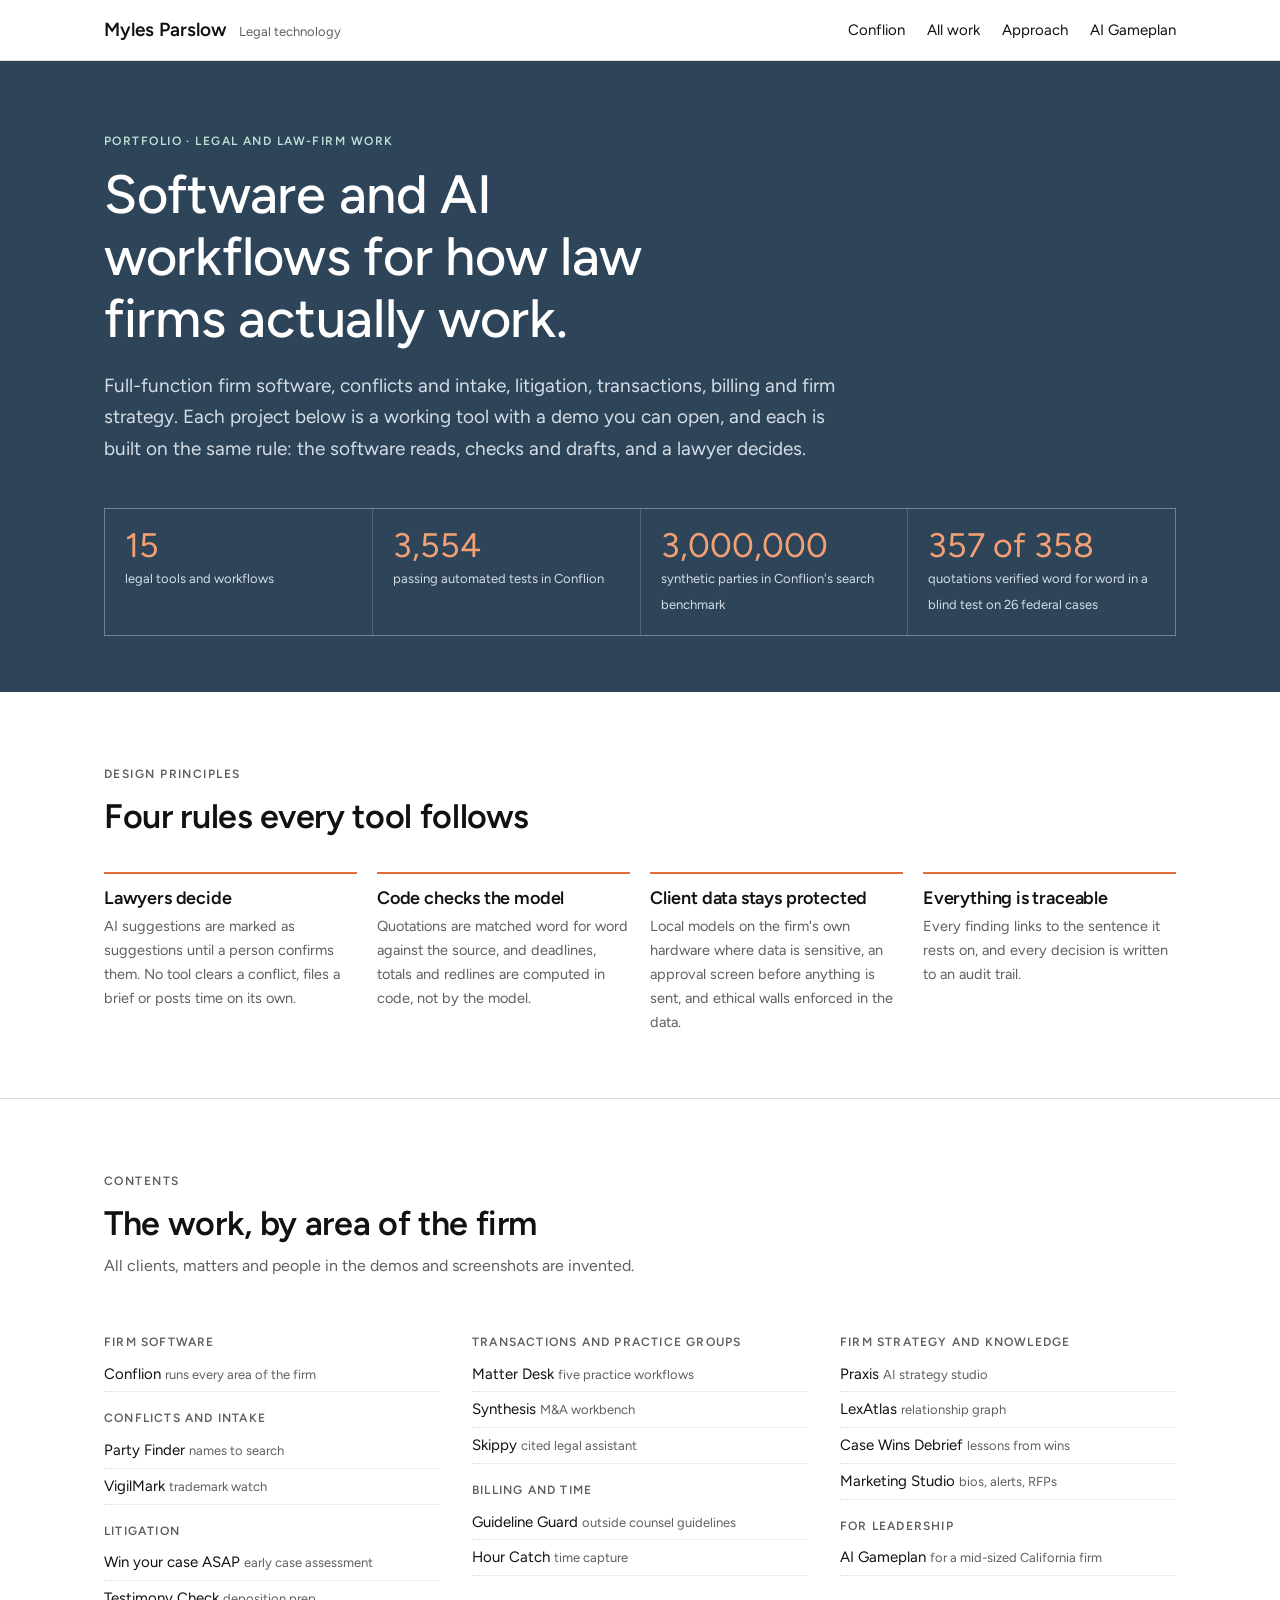
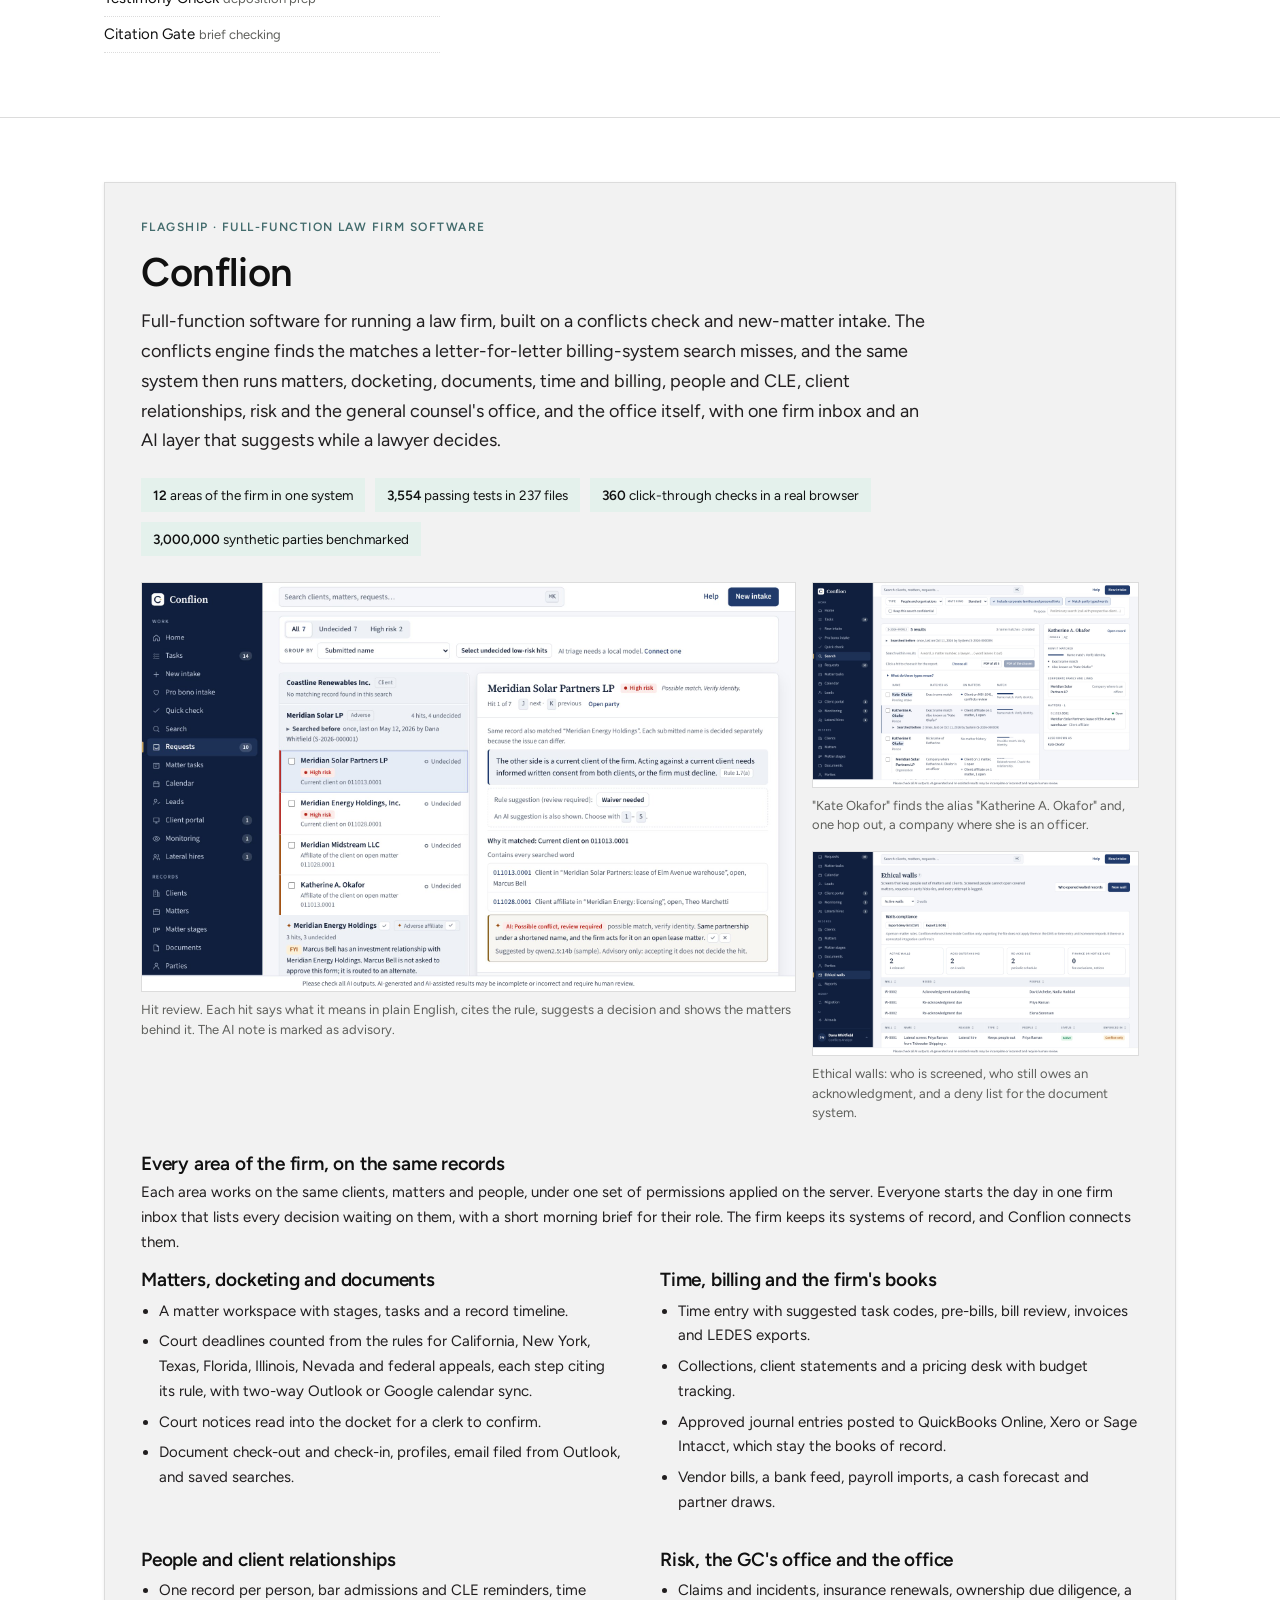
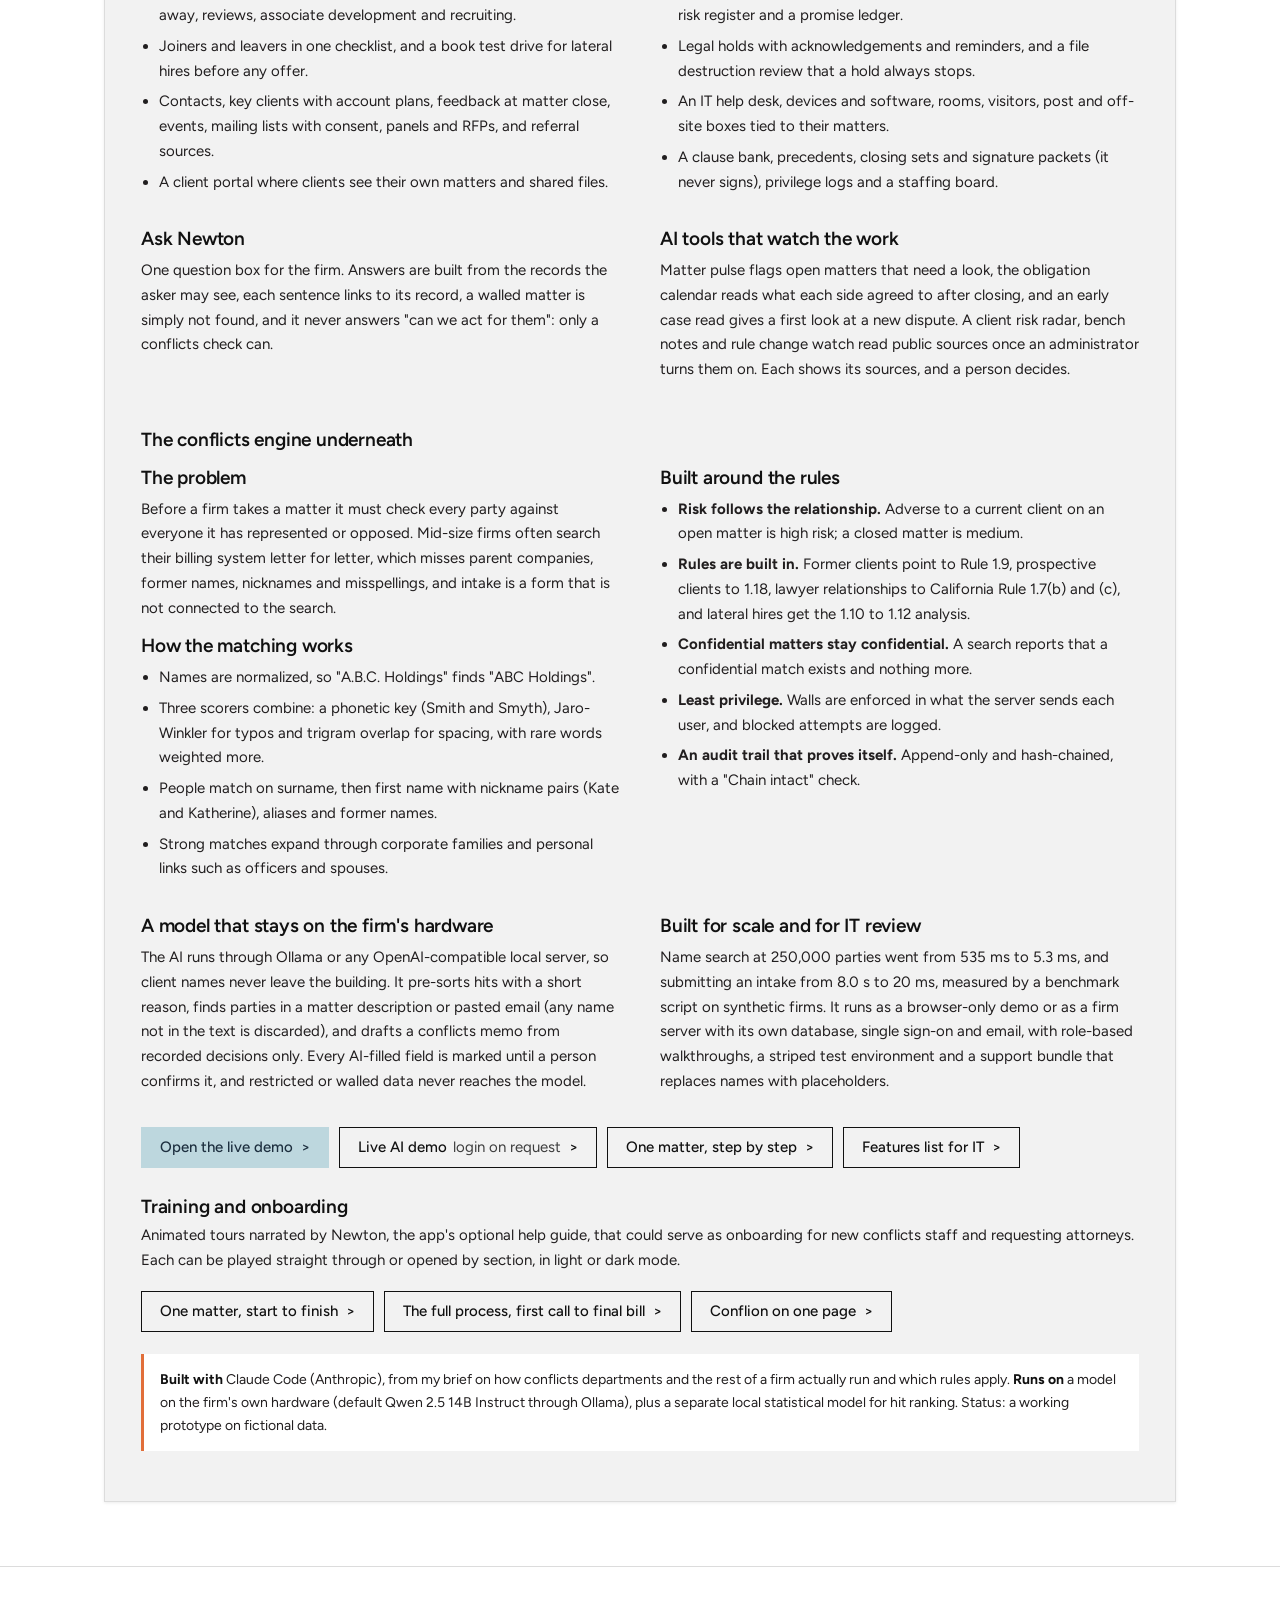
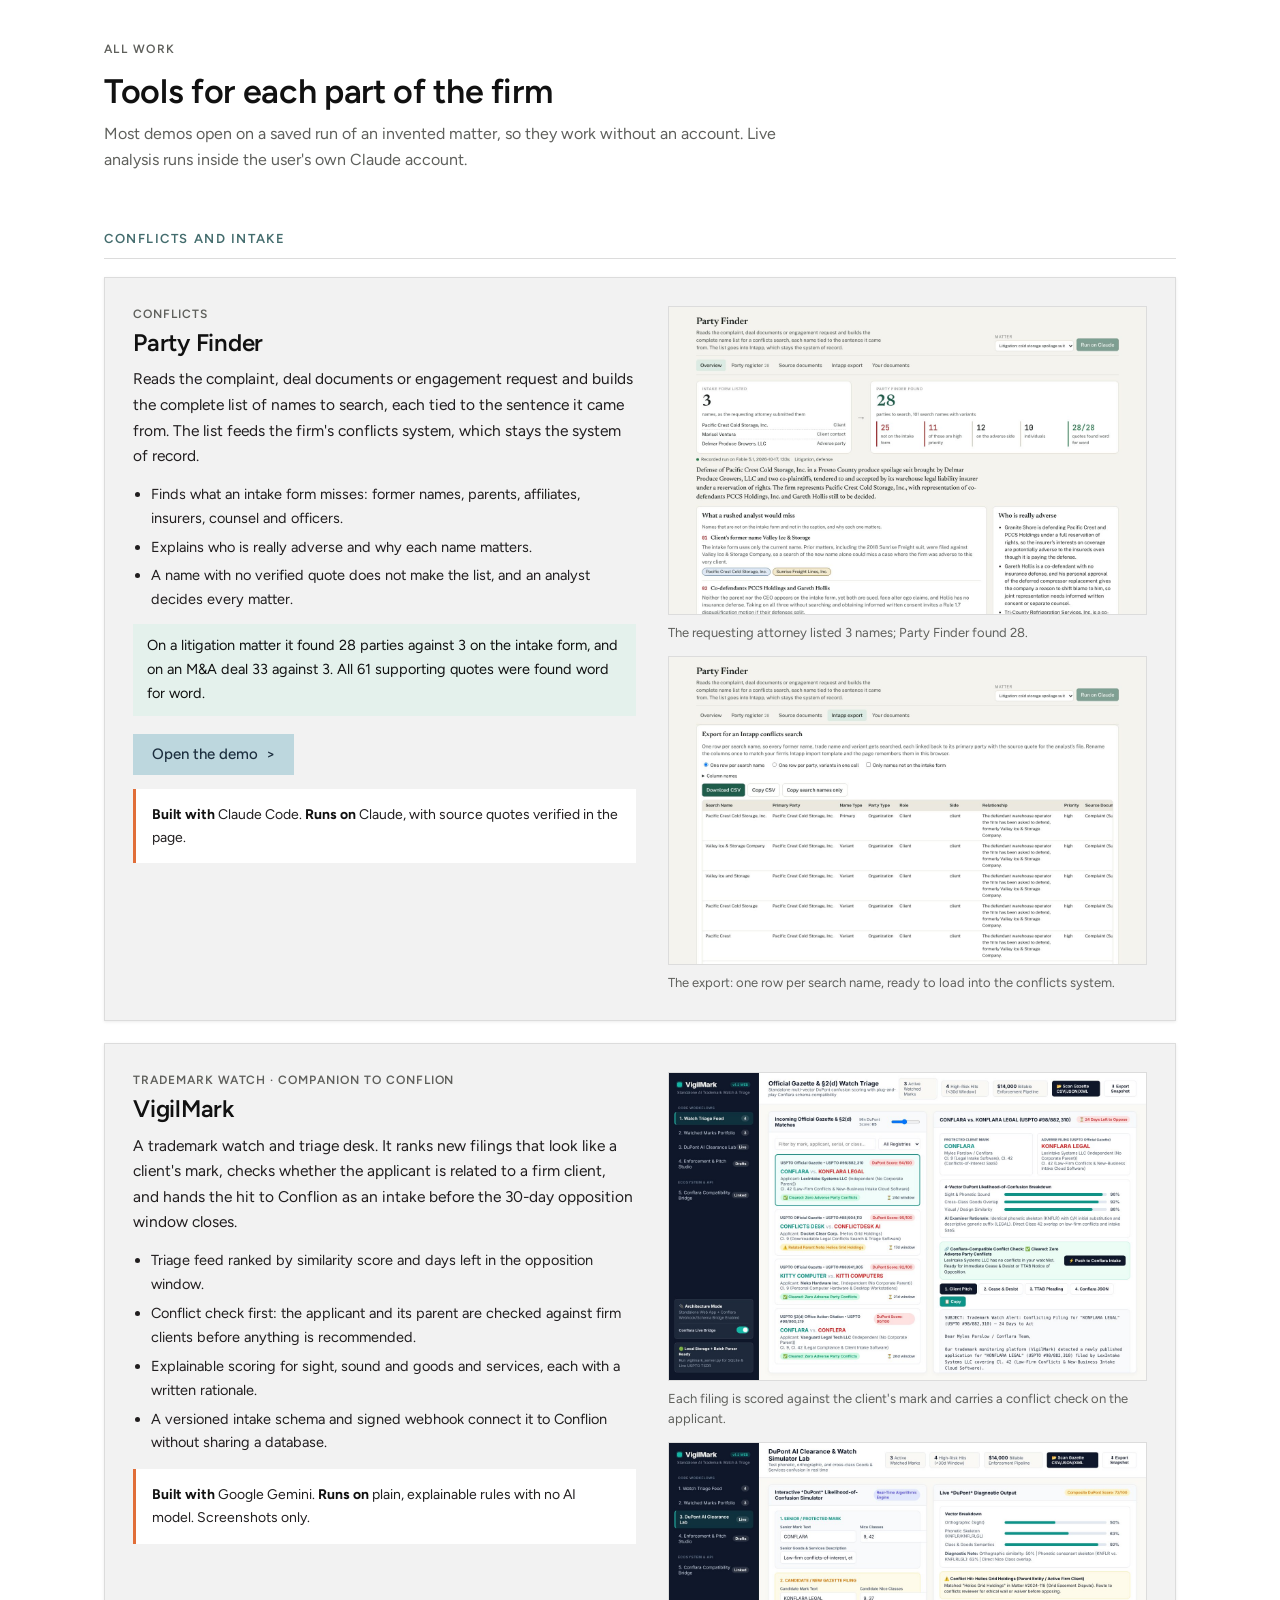
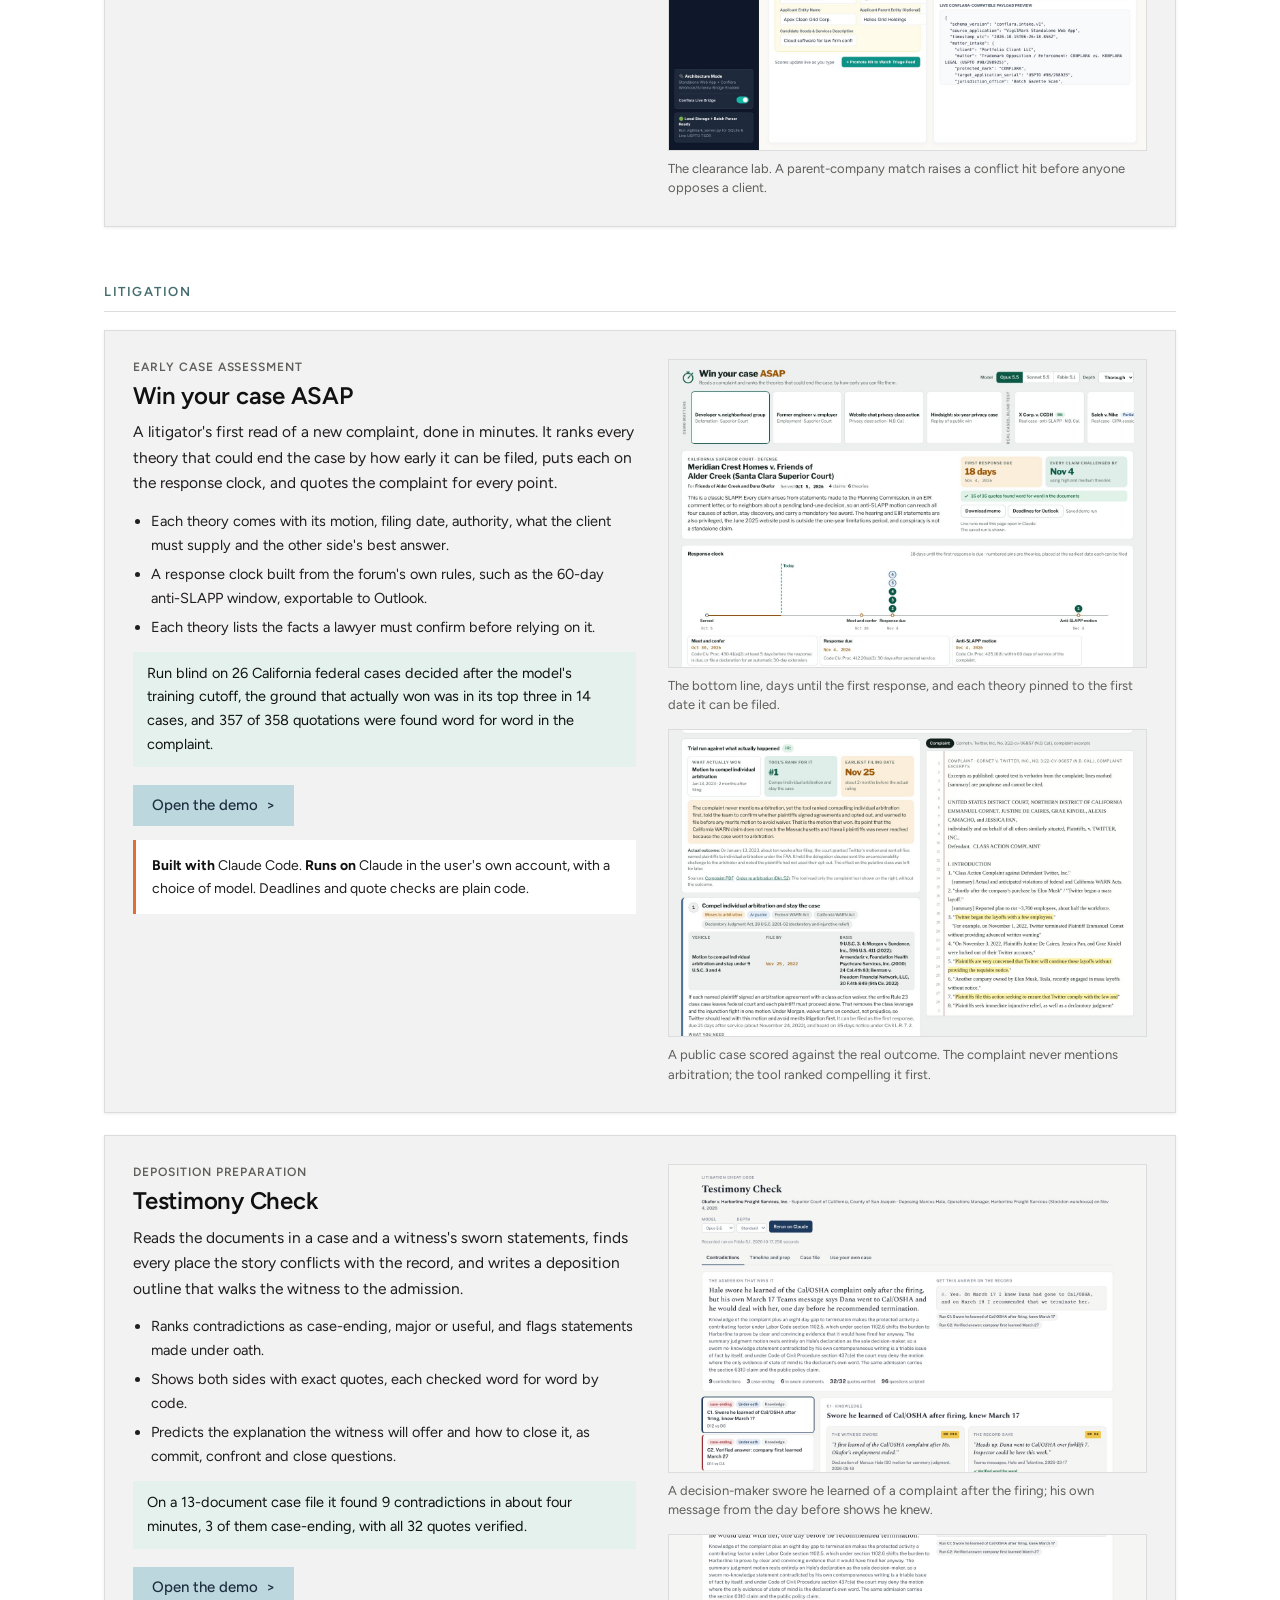
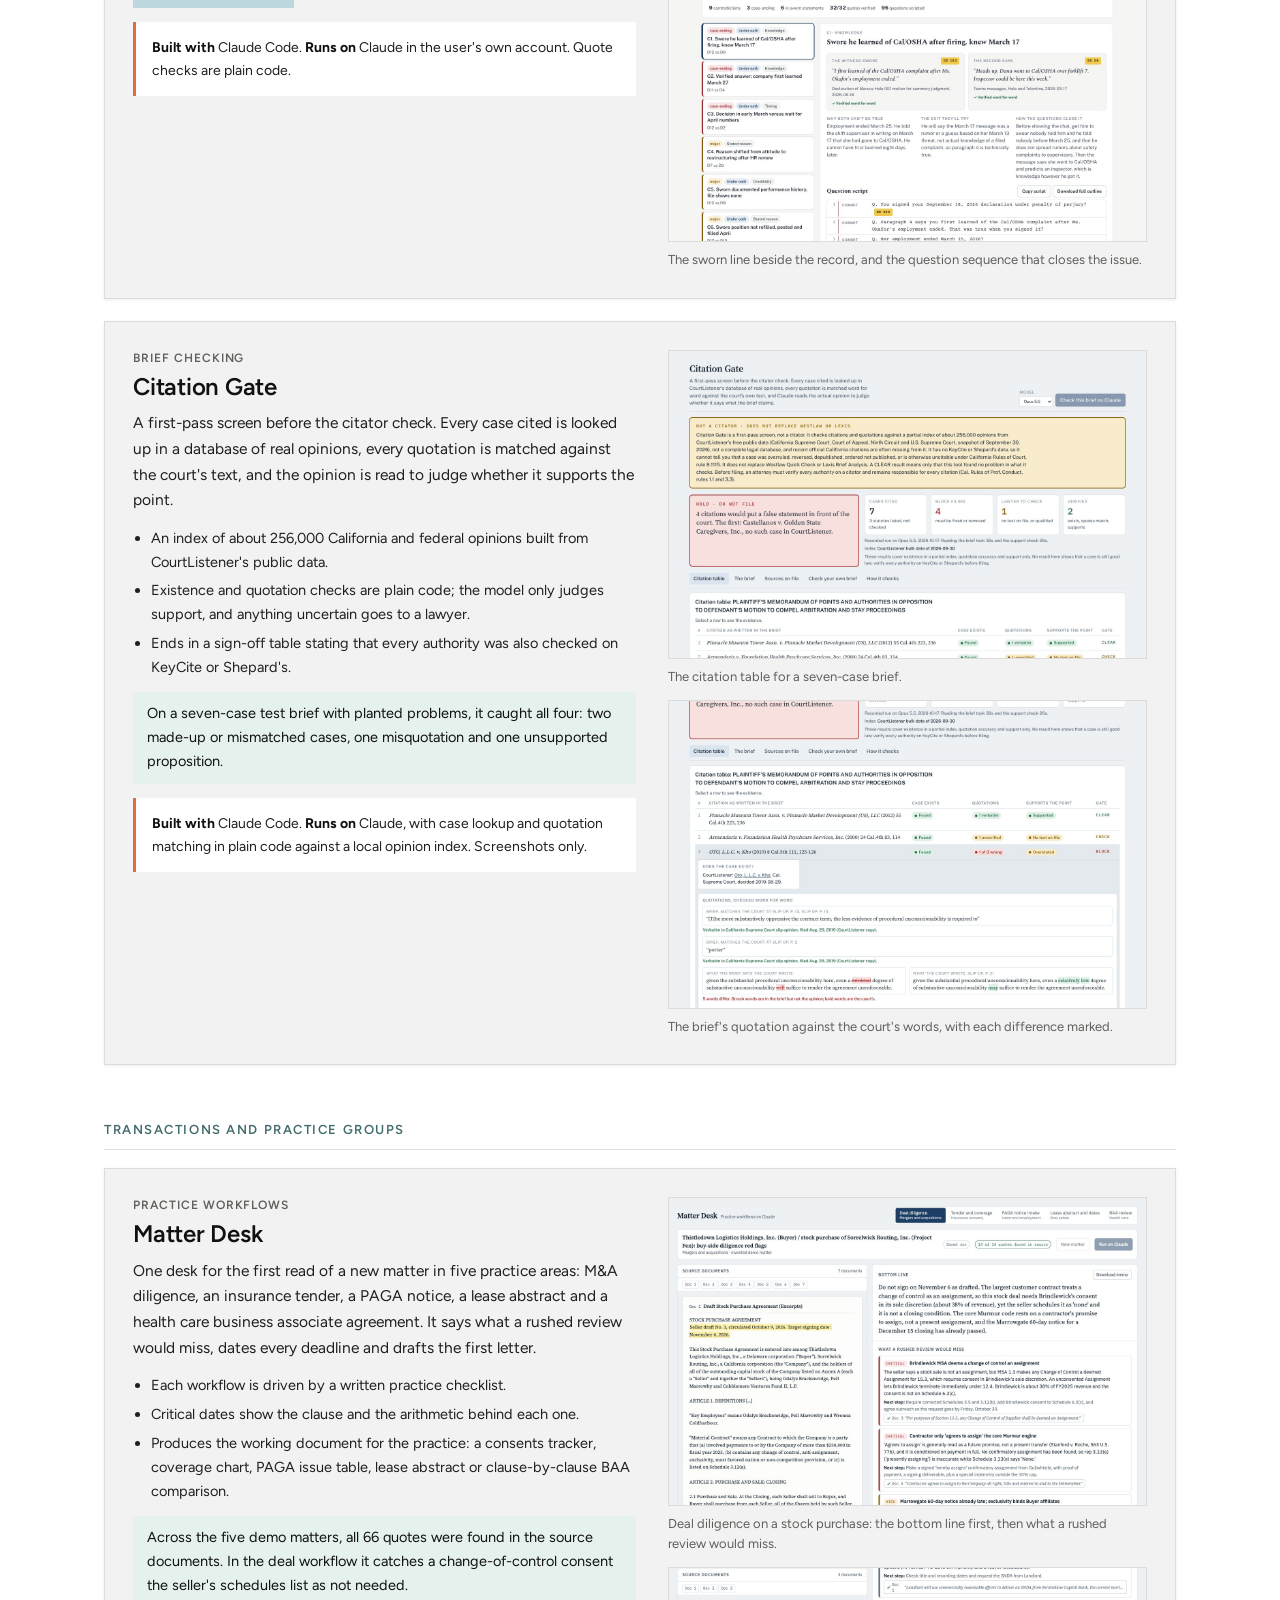
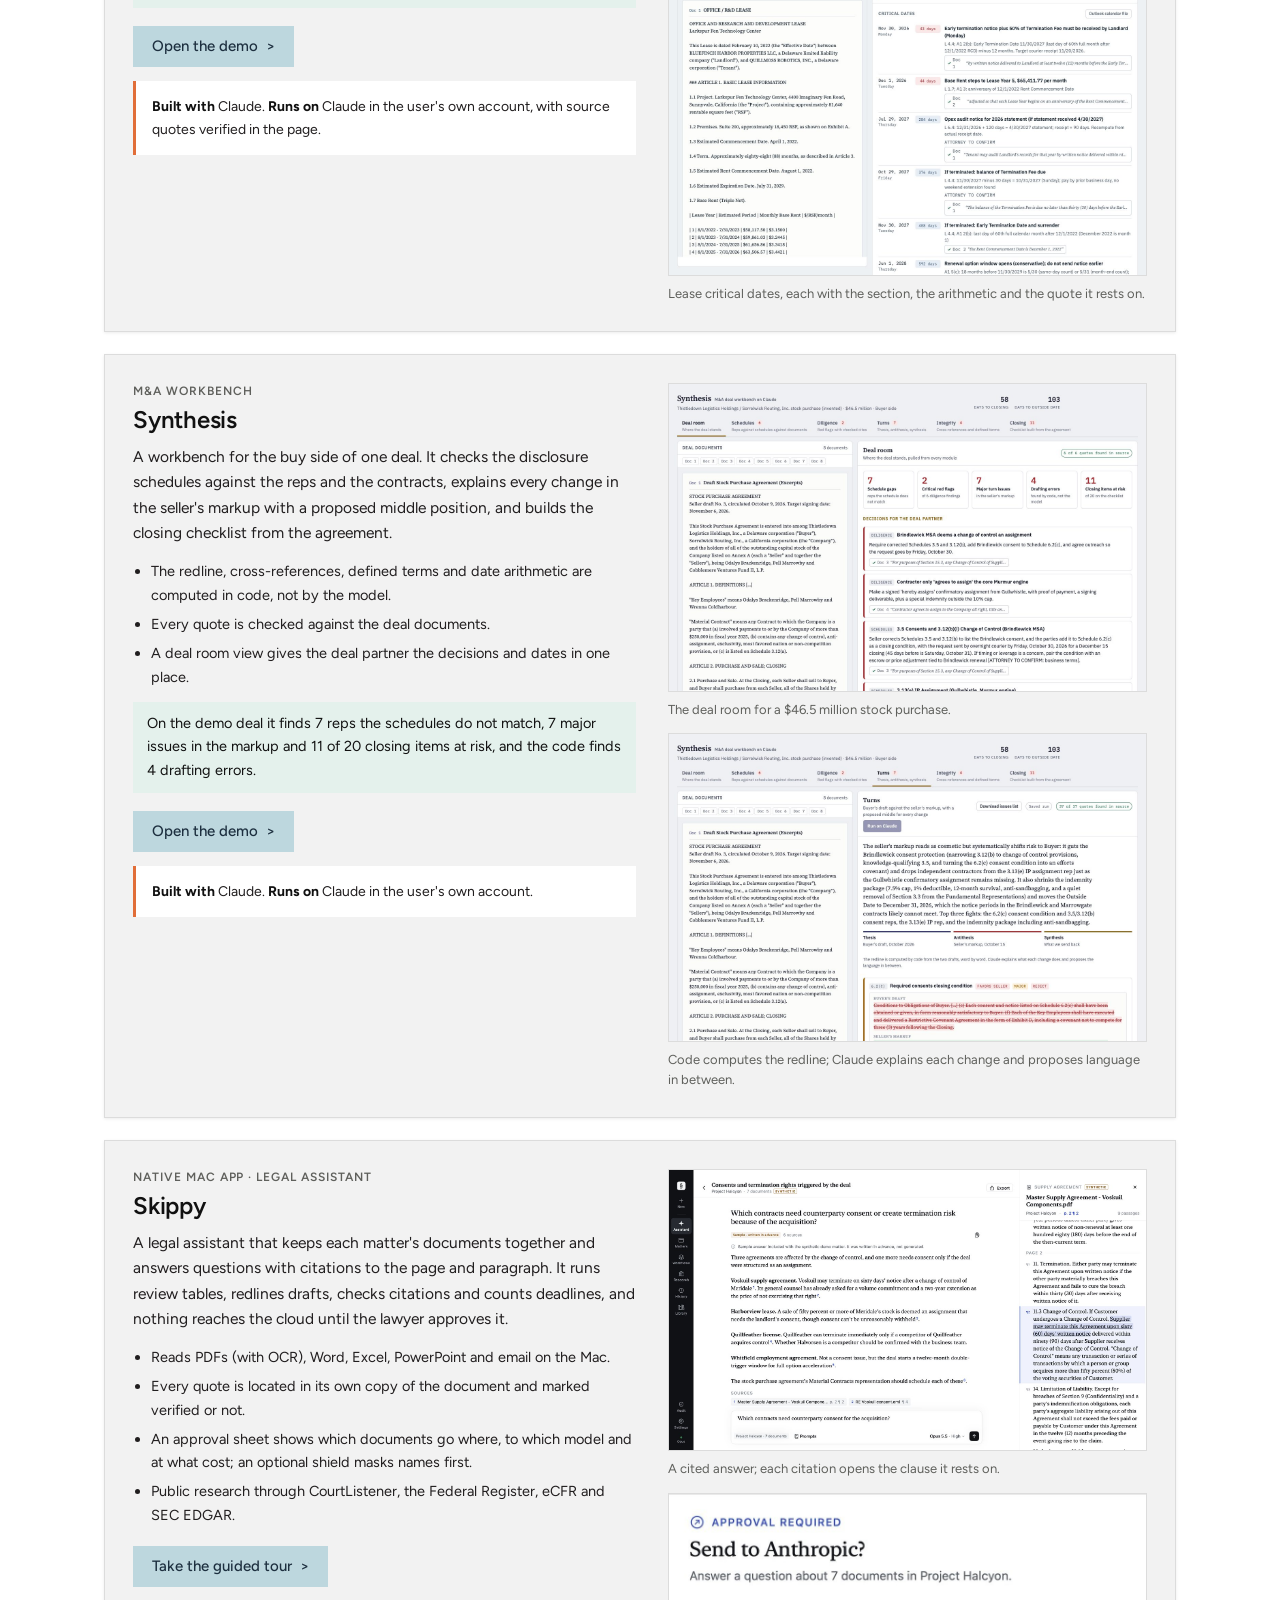
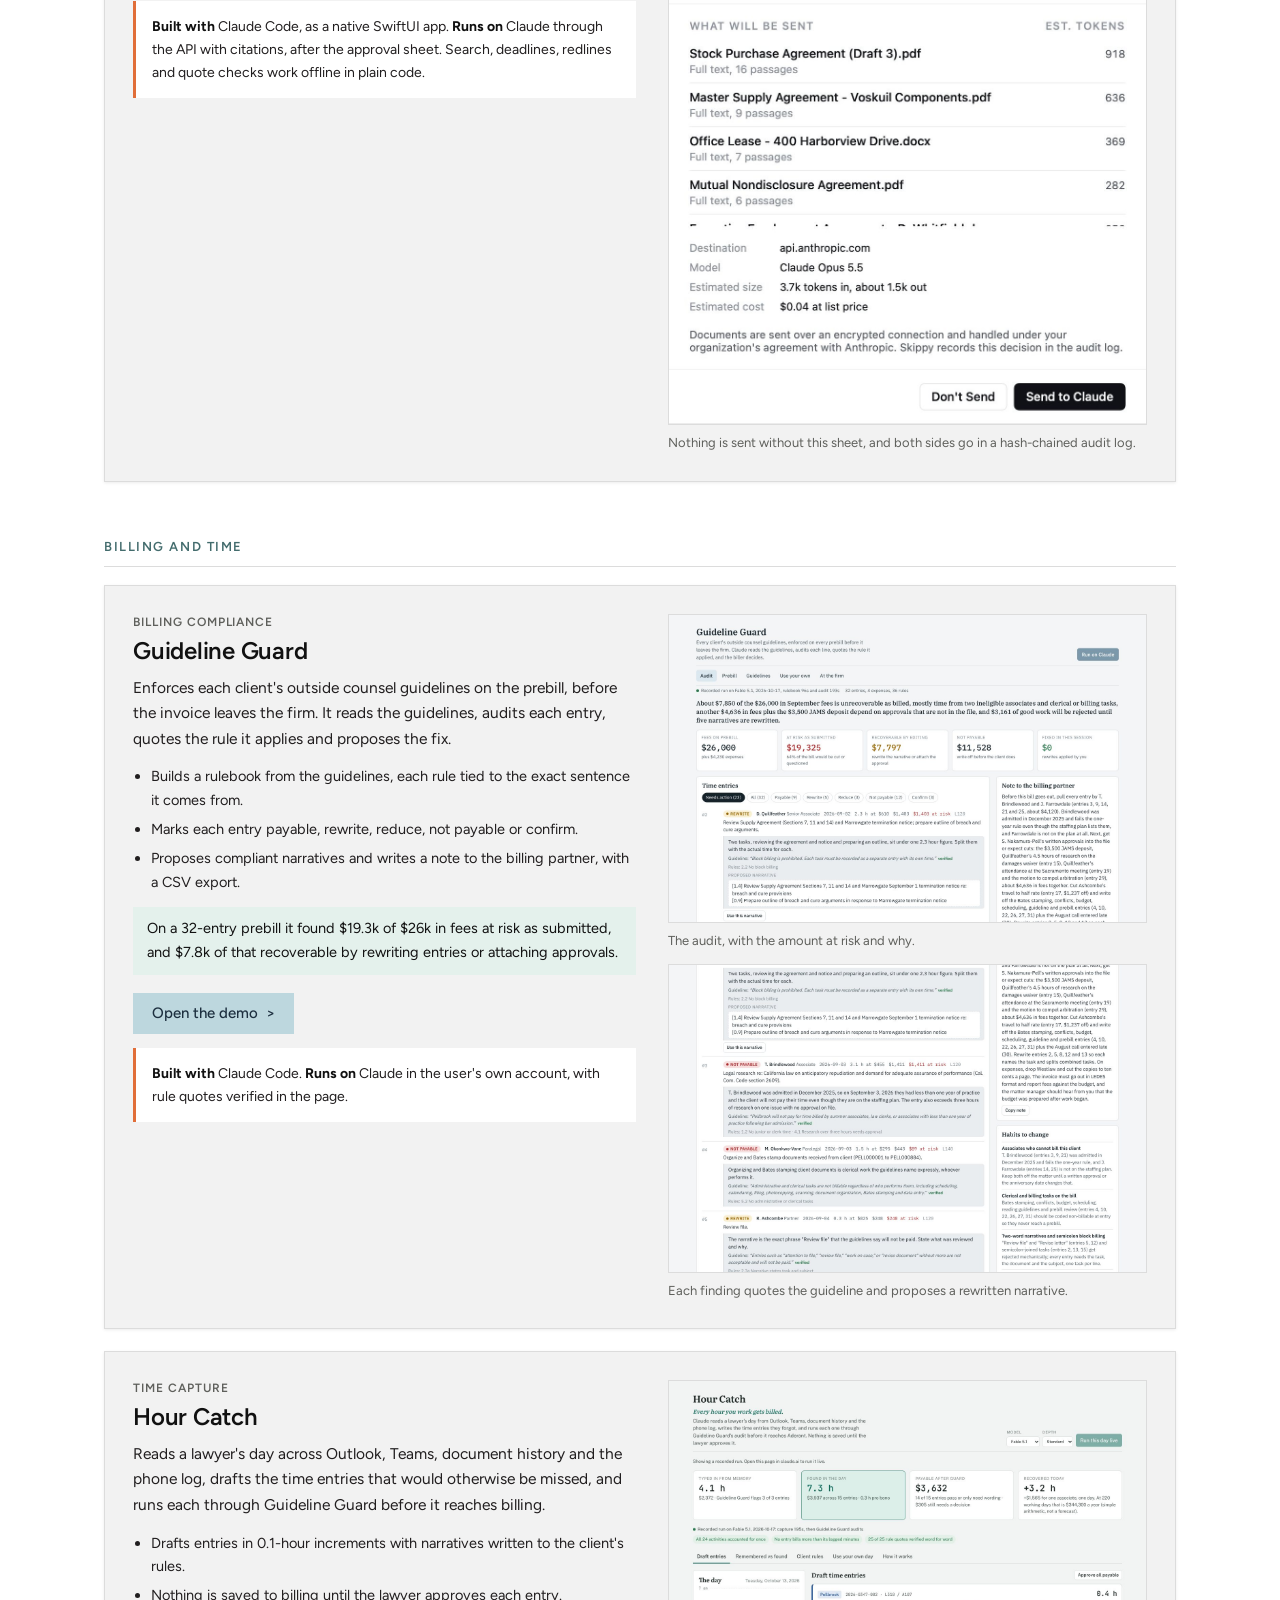
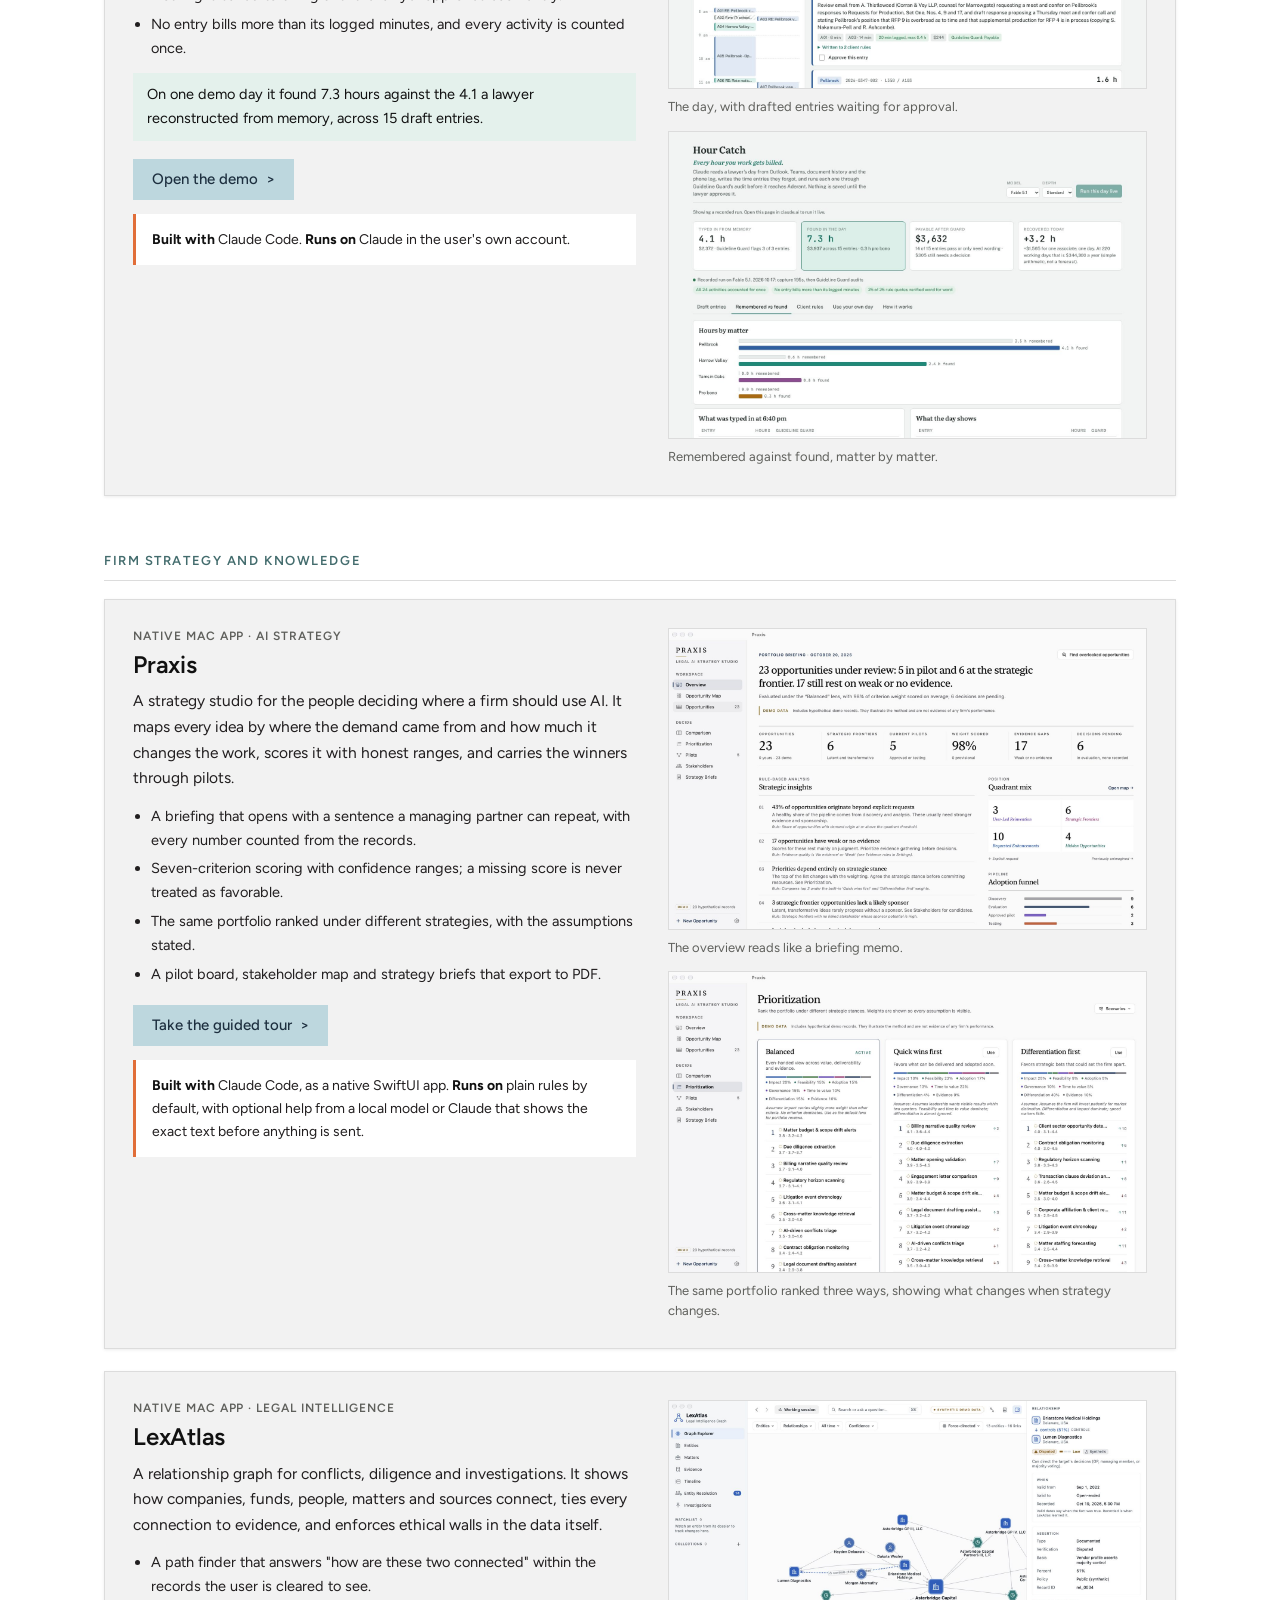
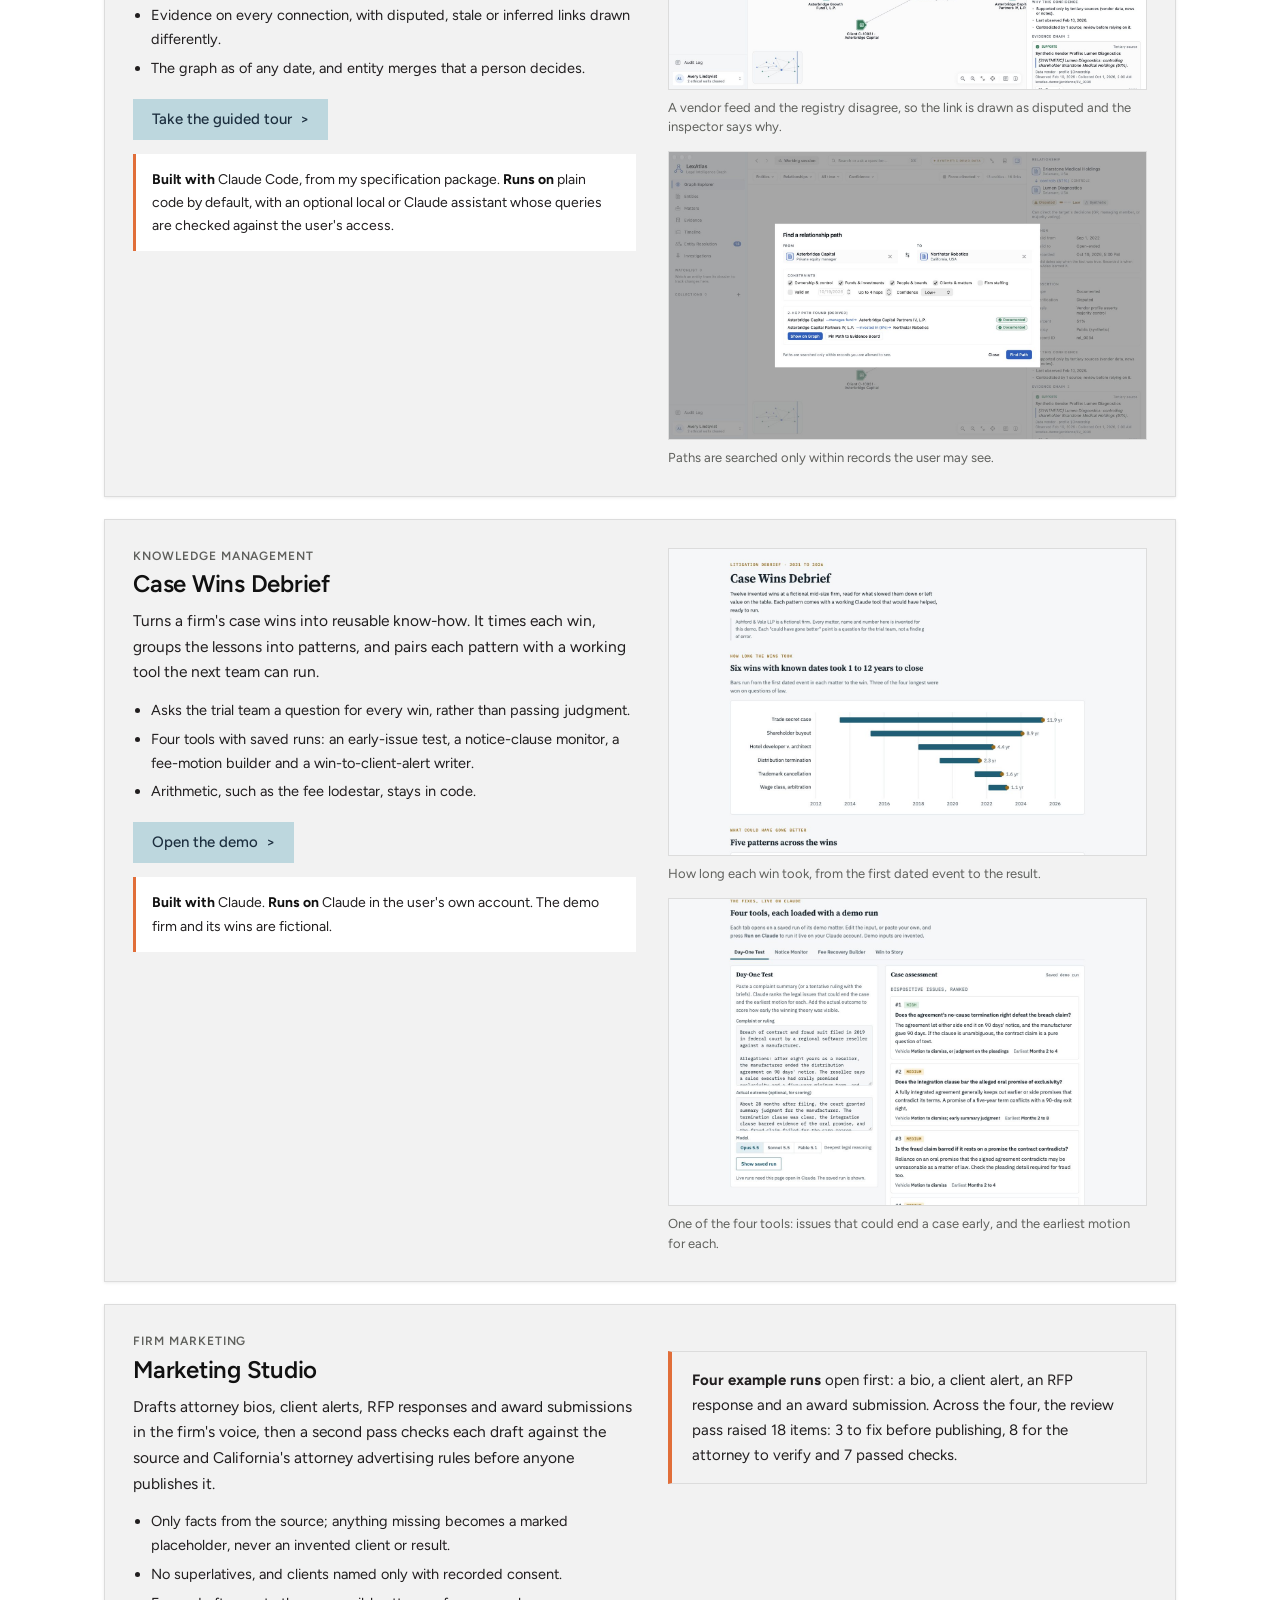
==== commit 5aba7d32: "Give Conflion its own heading in the contents Co-Authored-By: Claude Opus 5.5 <noreply@anthropic.com" ====
--- a/index.html
+++ b/index.html
@@ -65,8 +65,9 @@
     </div>
     <div class="toc">
       <div>
+        <h4>Firm software</h4>
+        <a href="#conflion">Conflion <small>runs every area of the firm</small></a>
         <h4>Conflicts and intake</h4>
-        <a href="#conflion">Conflion <small>full-function firm software</small></a>
         <a href="#partyfinder">Party Finder <small>names to search</small></a>
         <a href="#vigilmark">VigilMark <small>trademark watch</small></a>
         <h4>Litigation</h4>
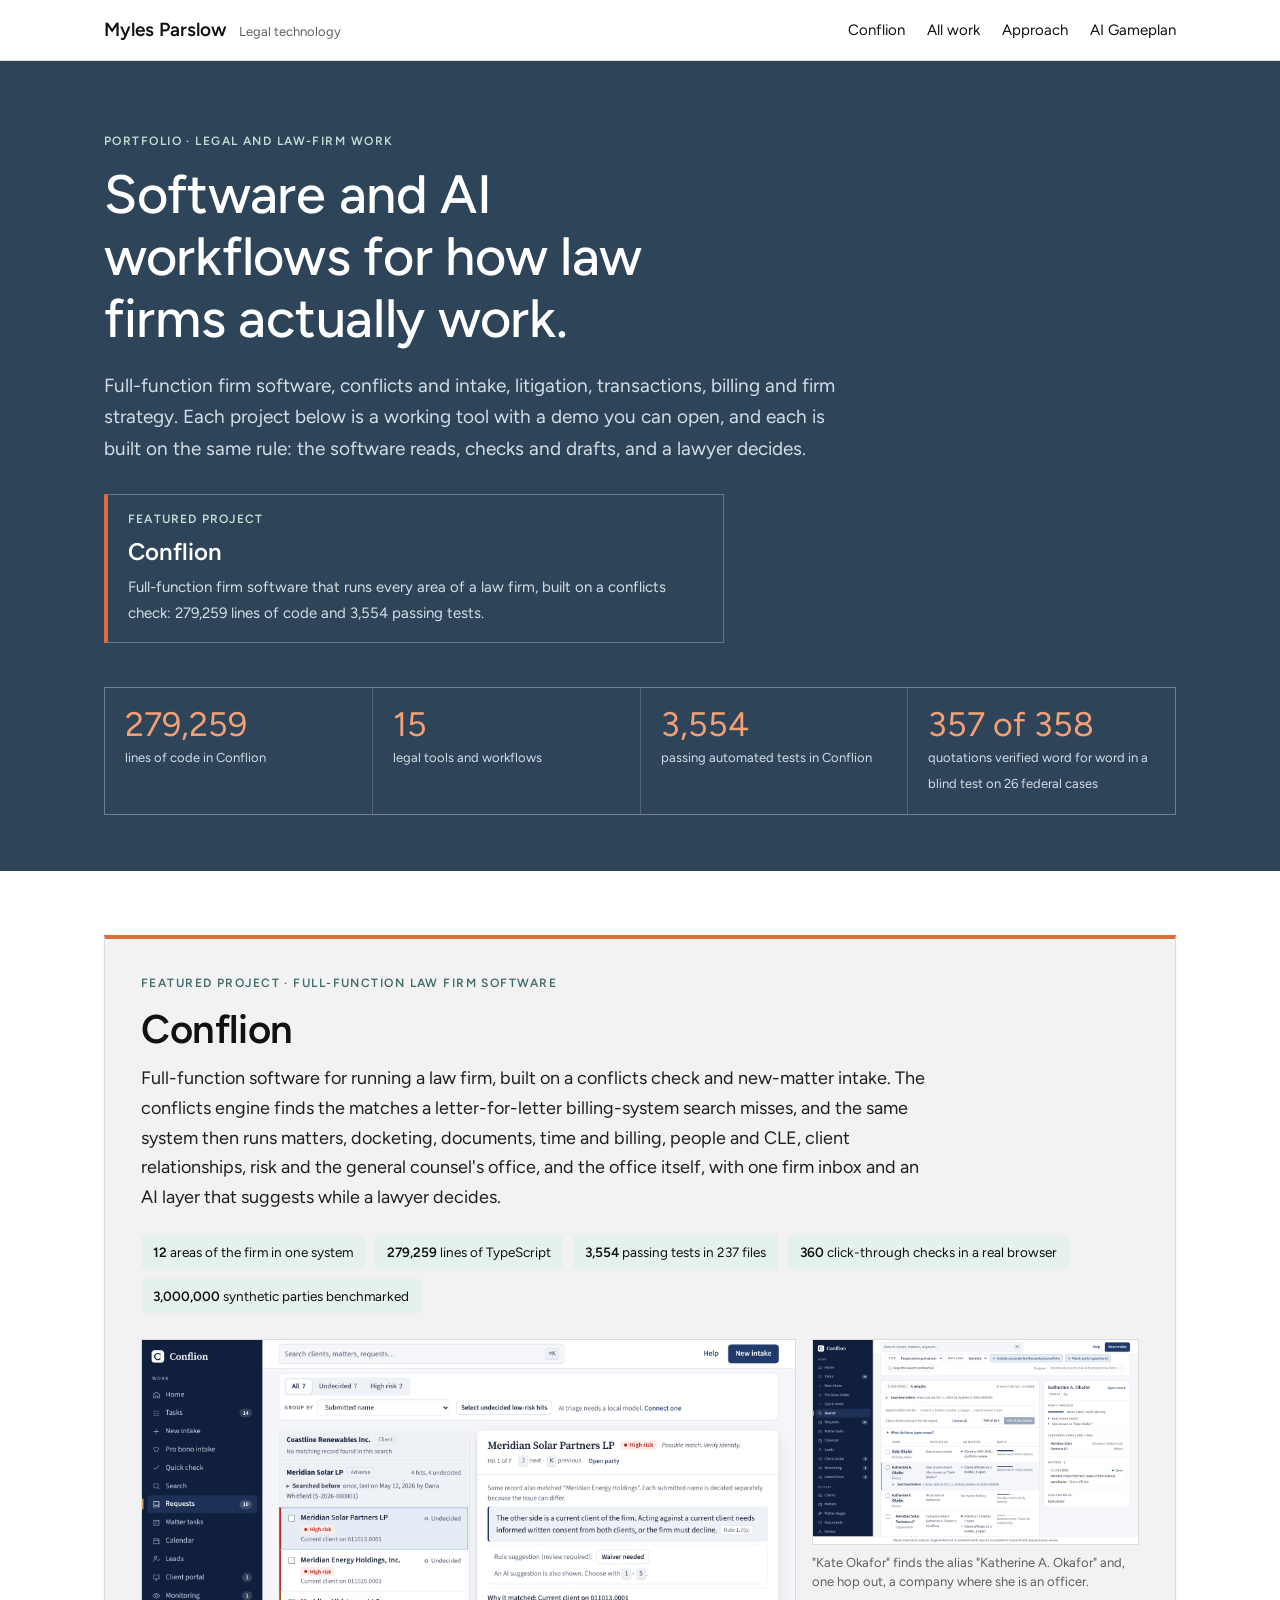
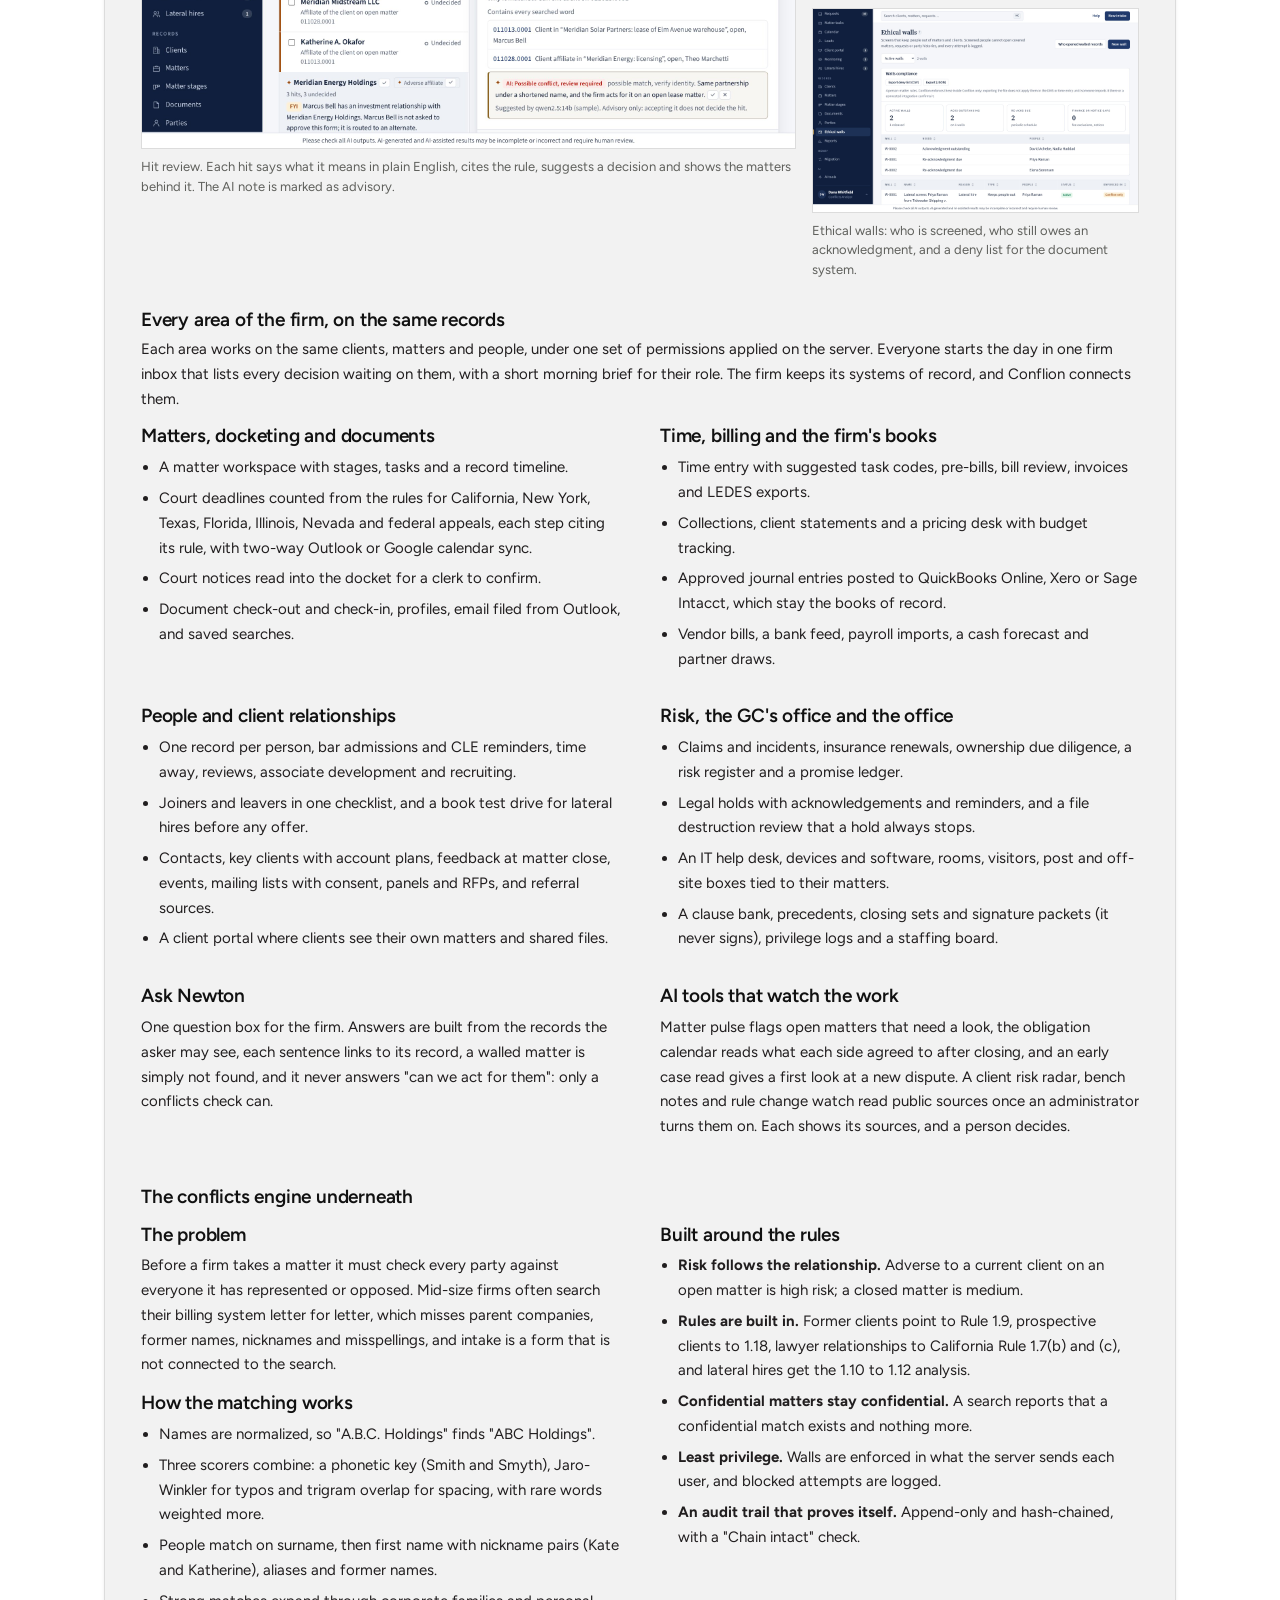
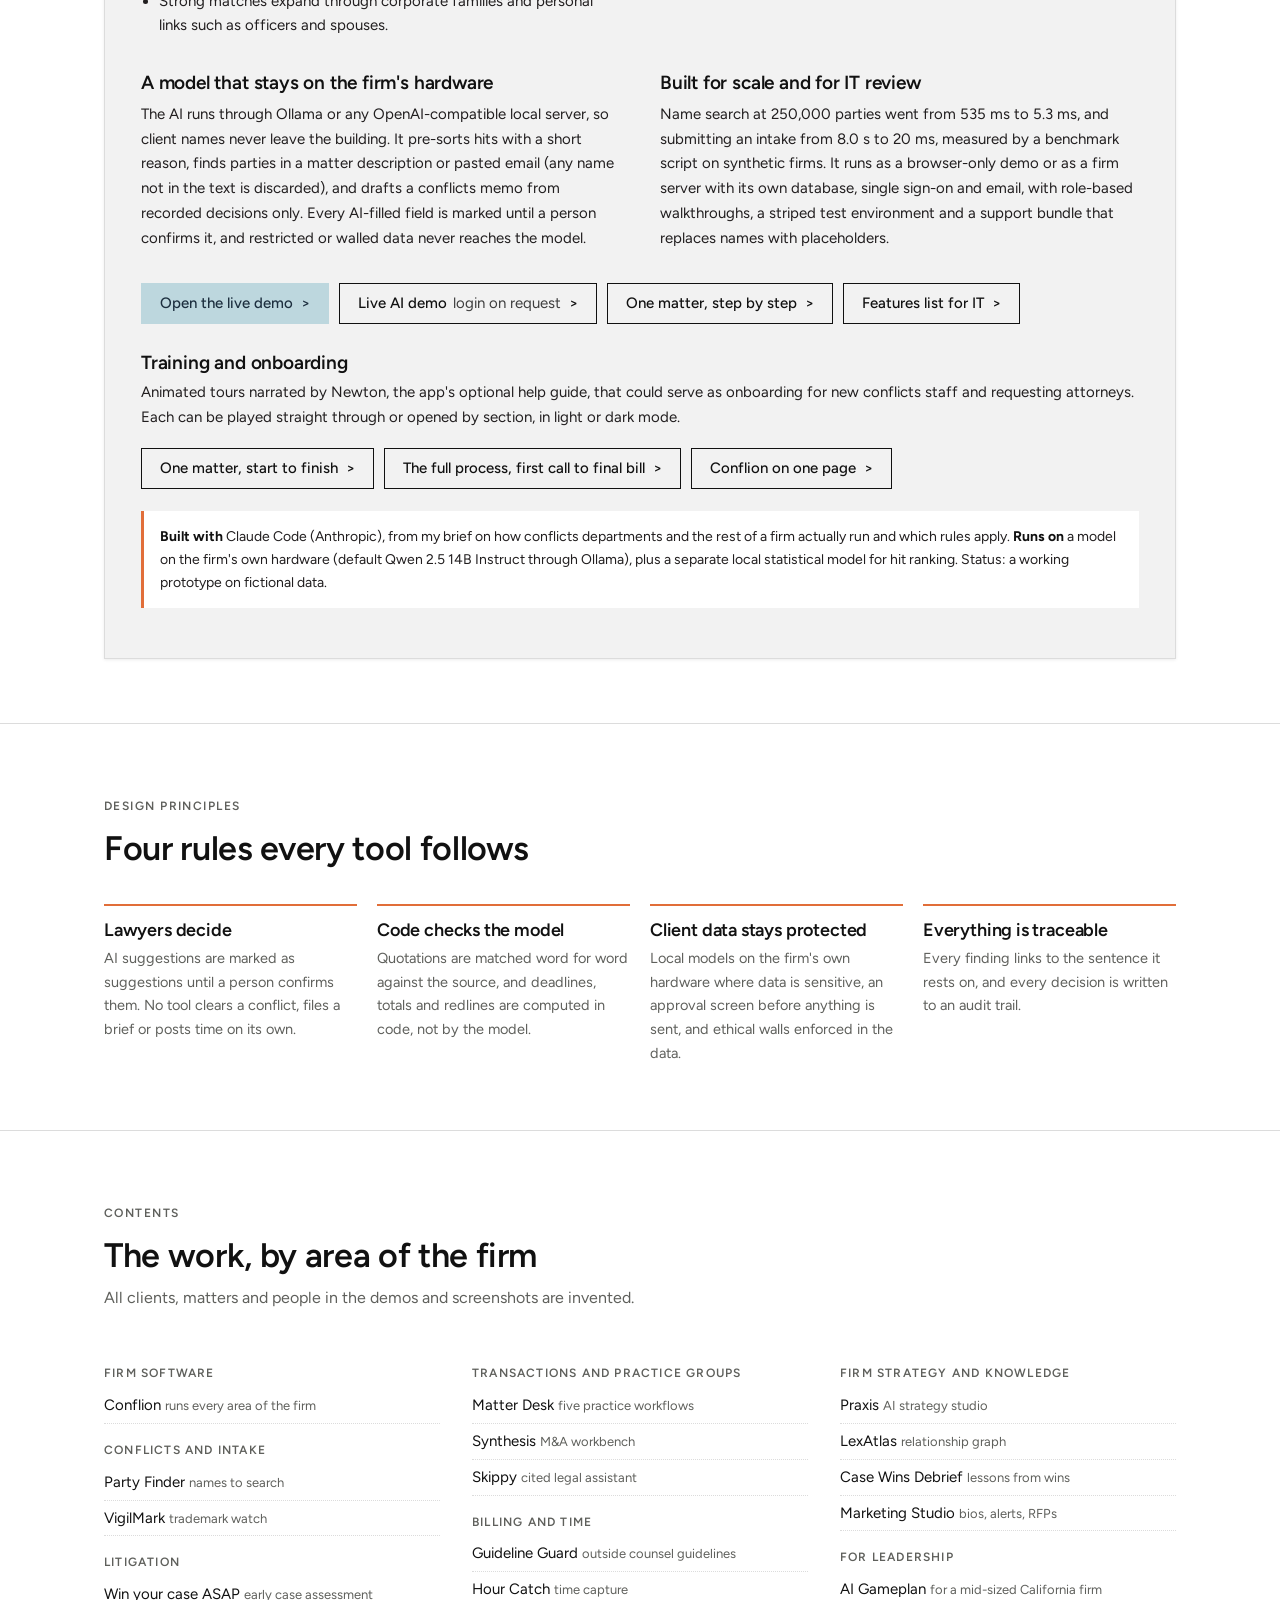
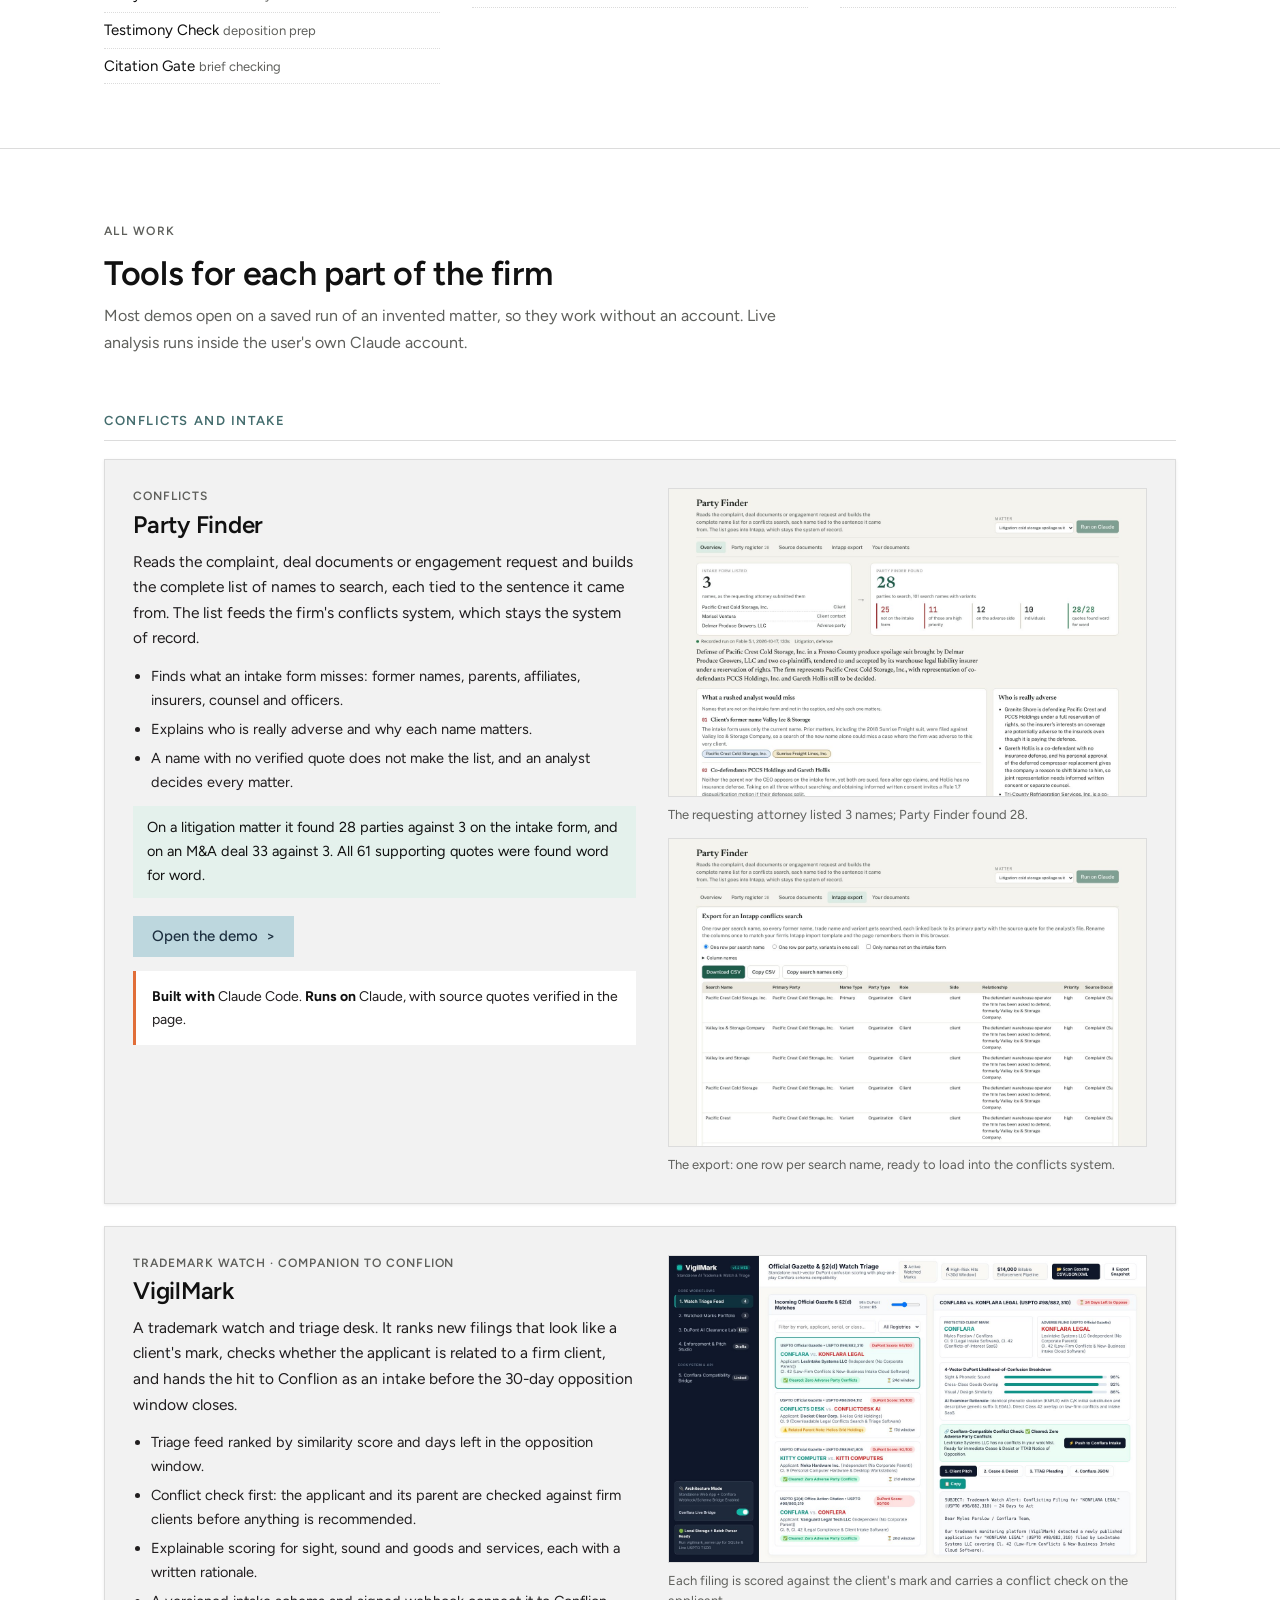
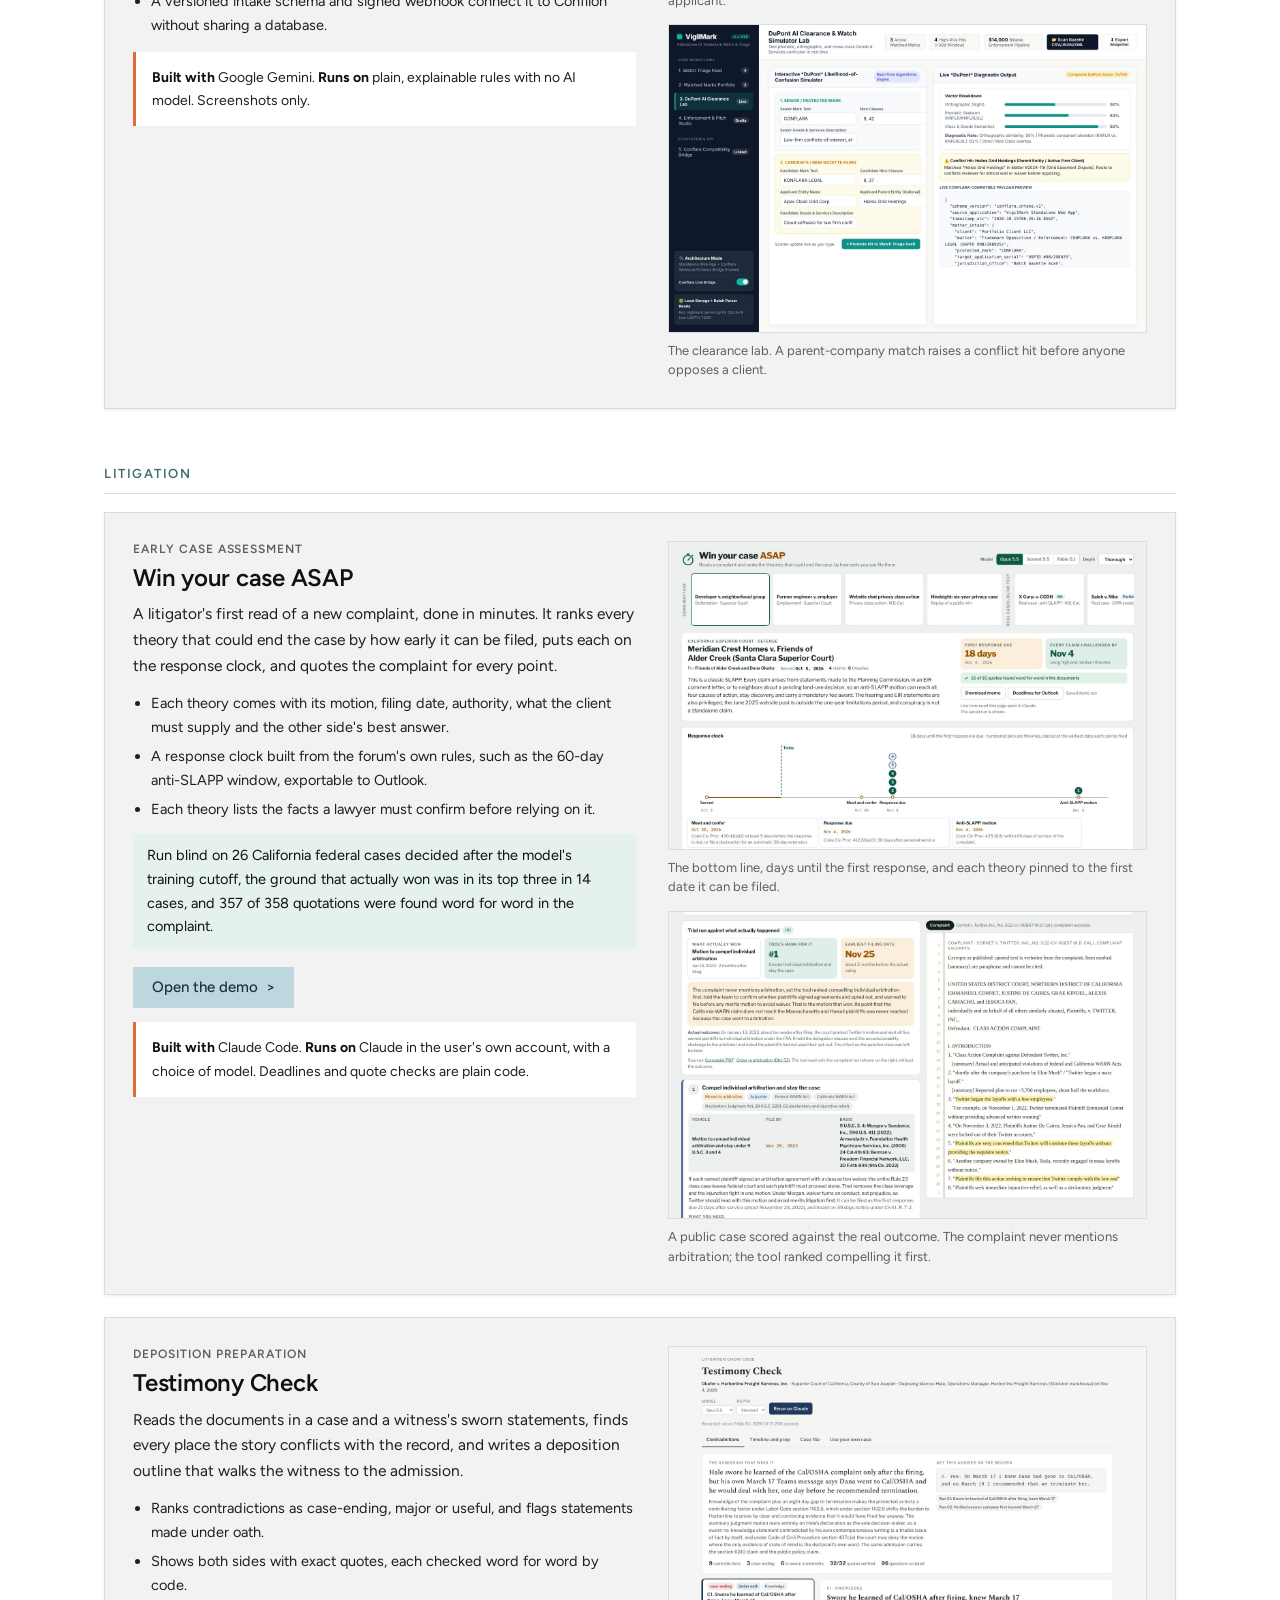
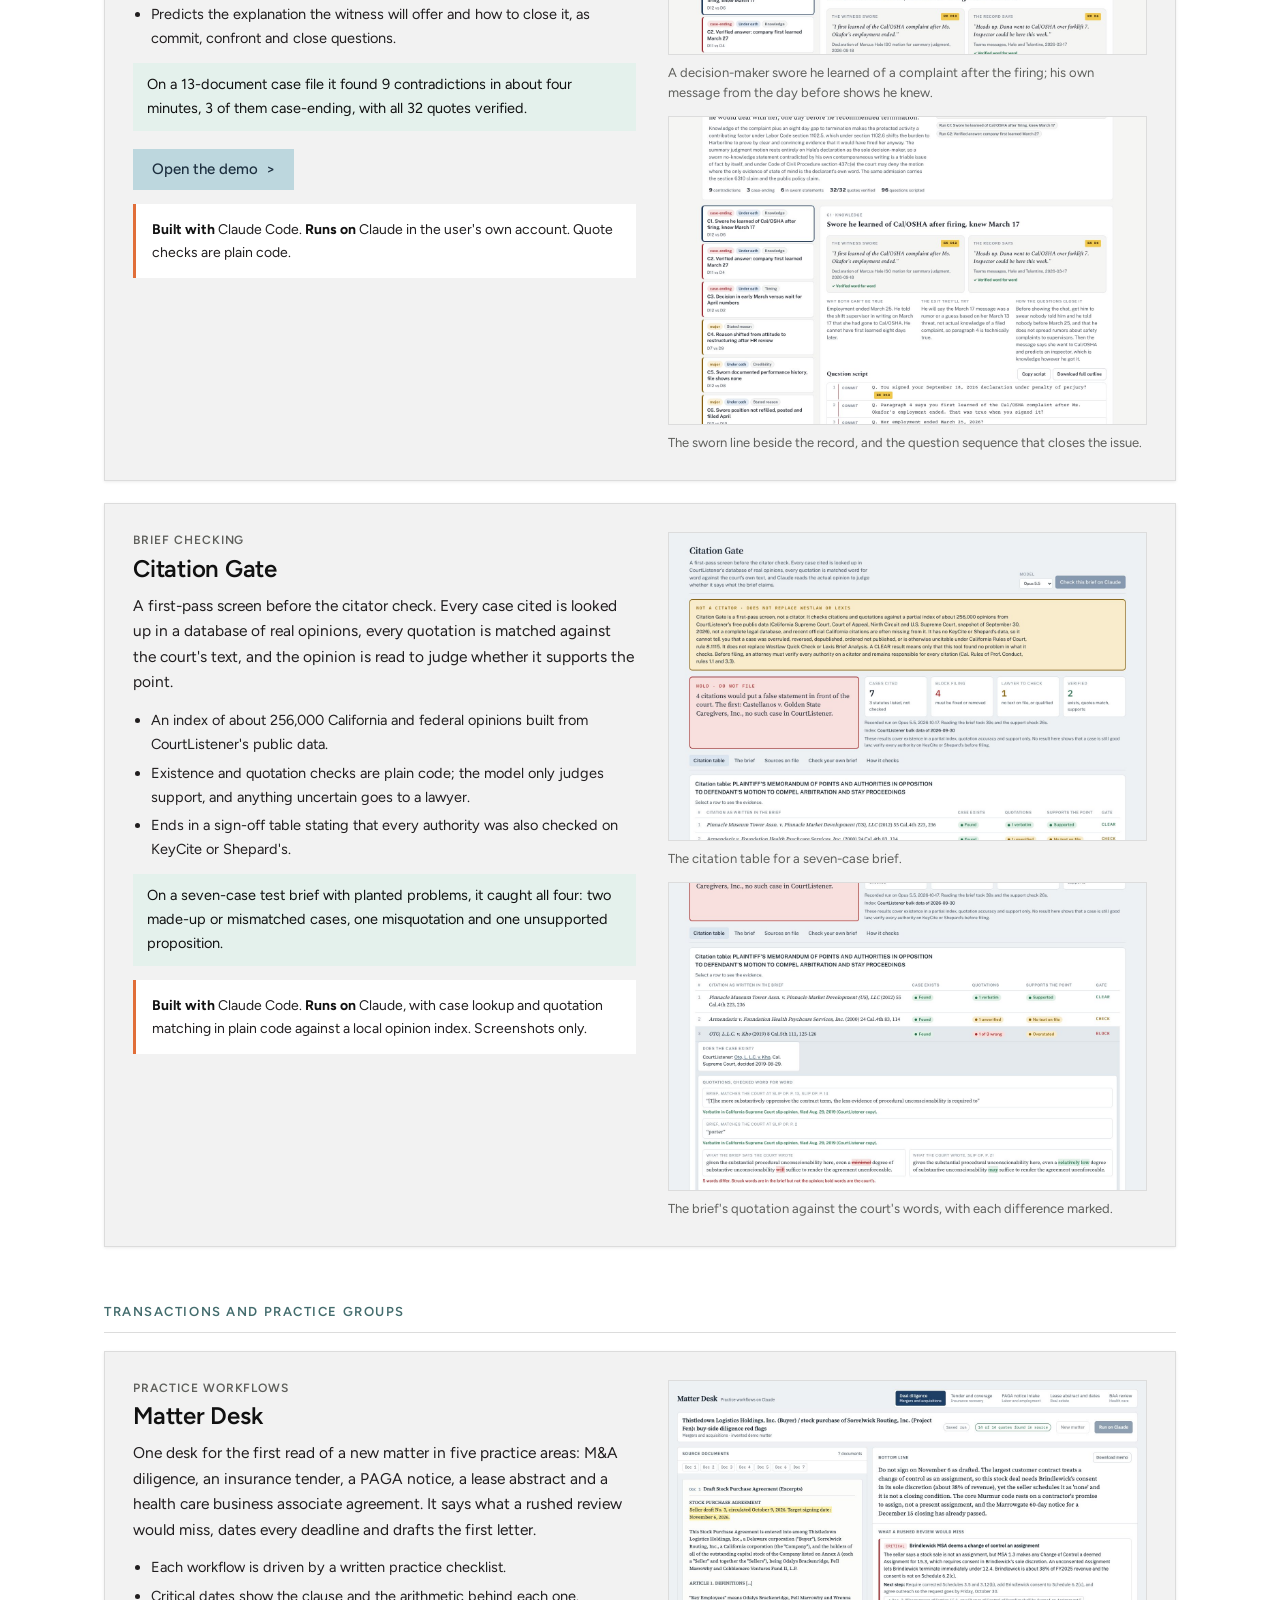
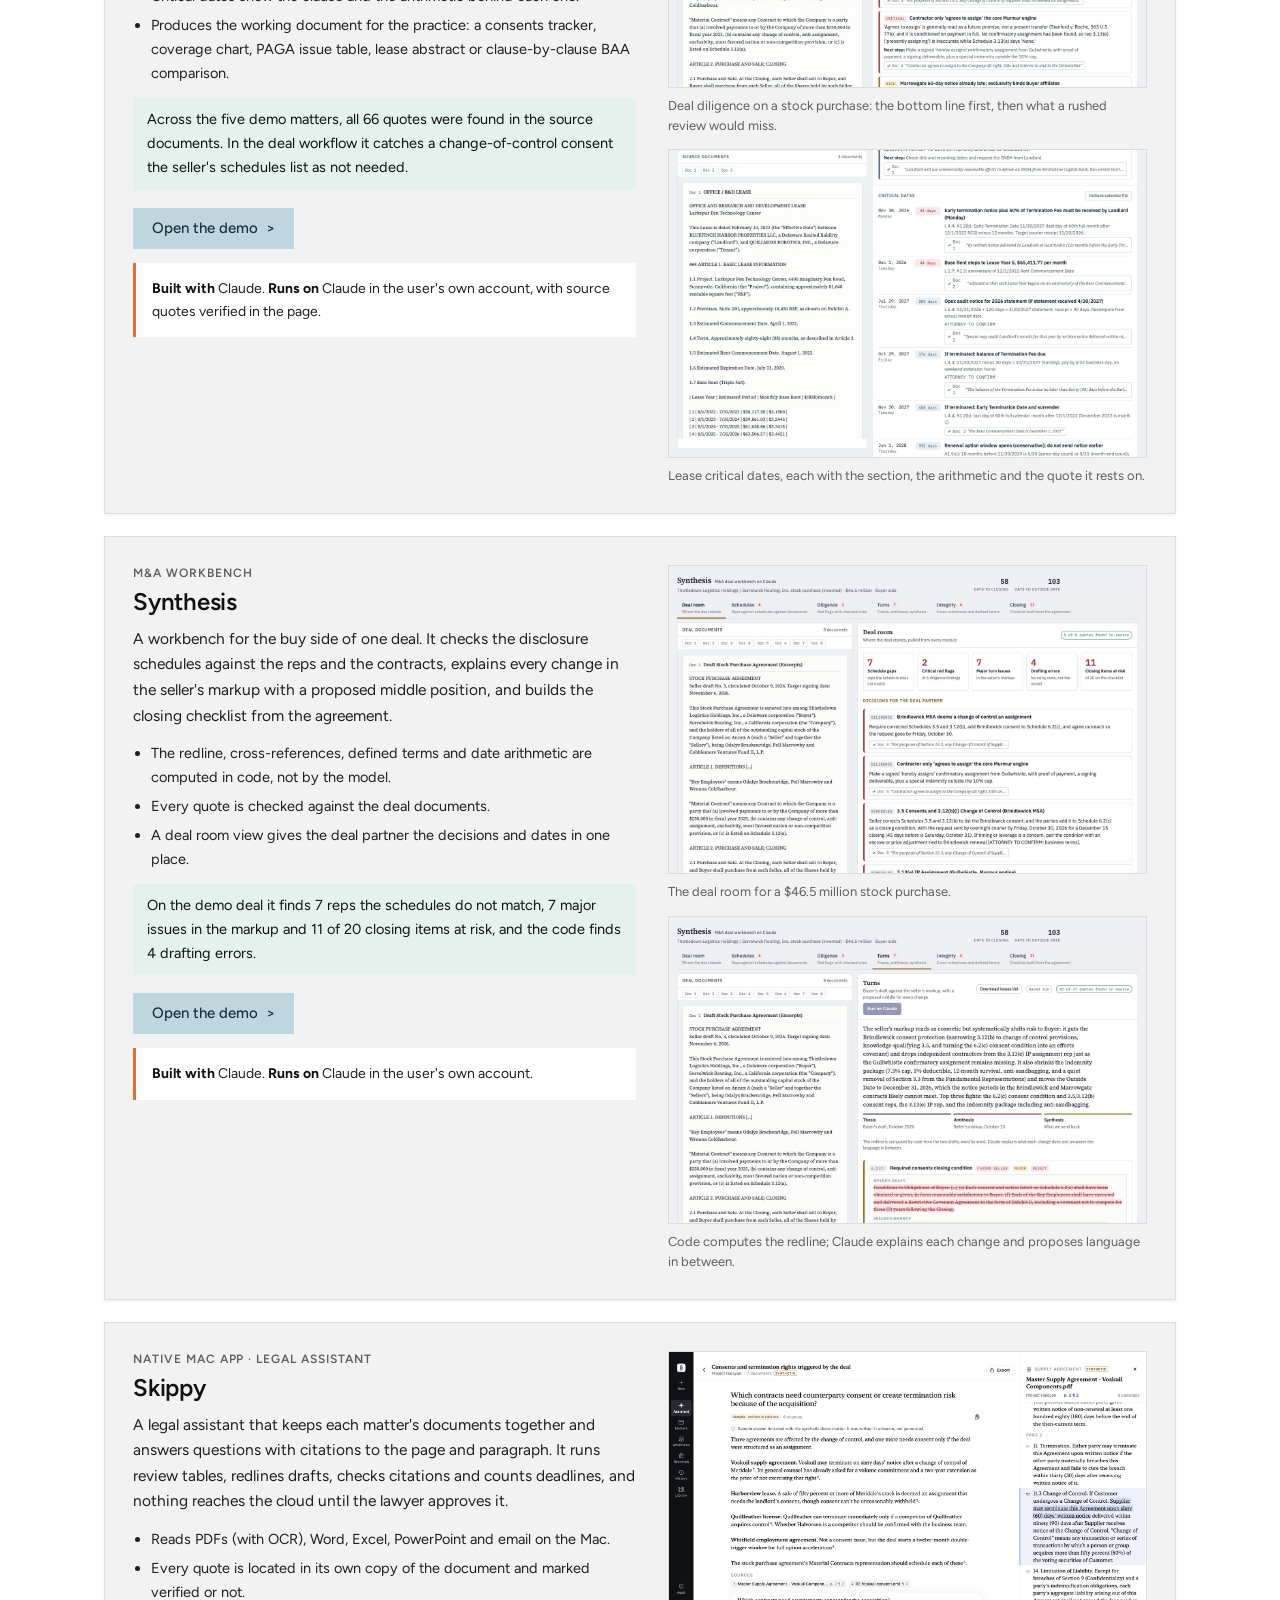
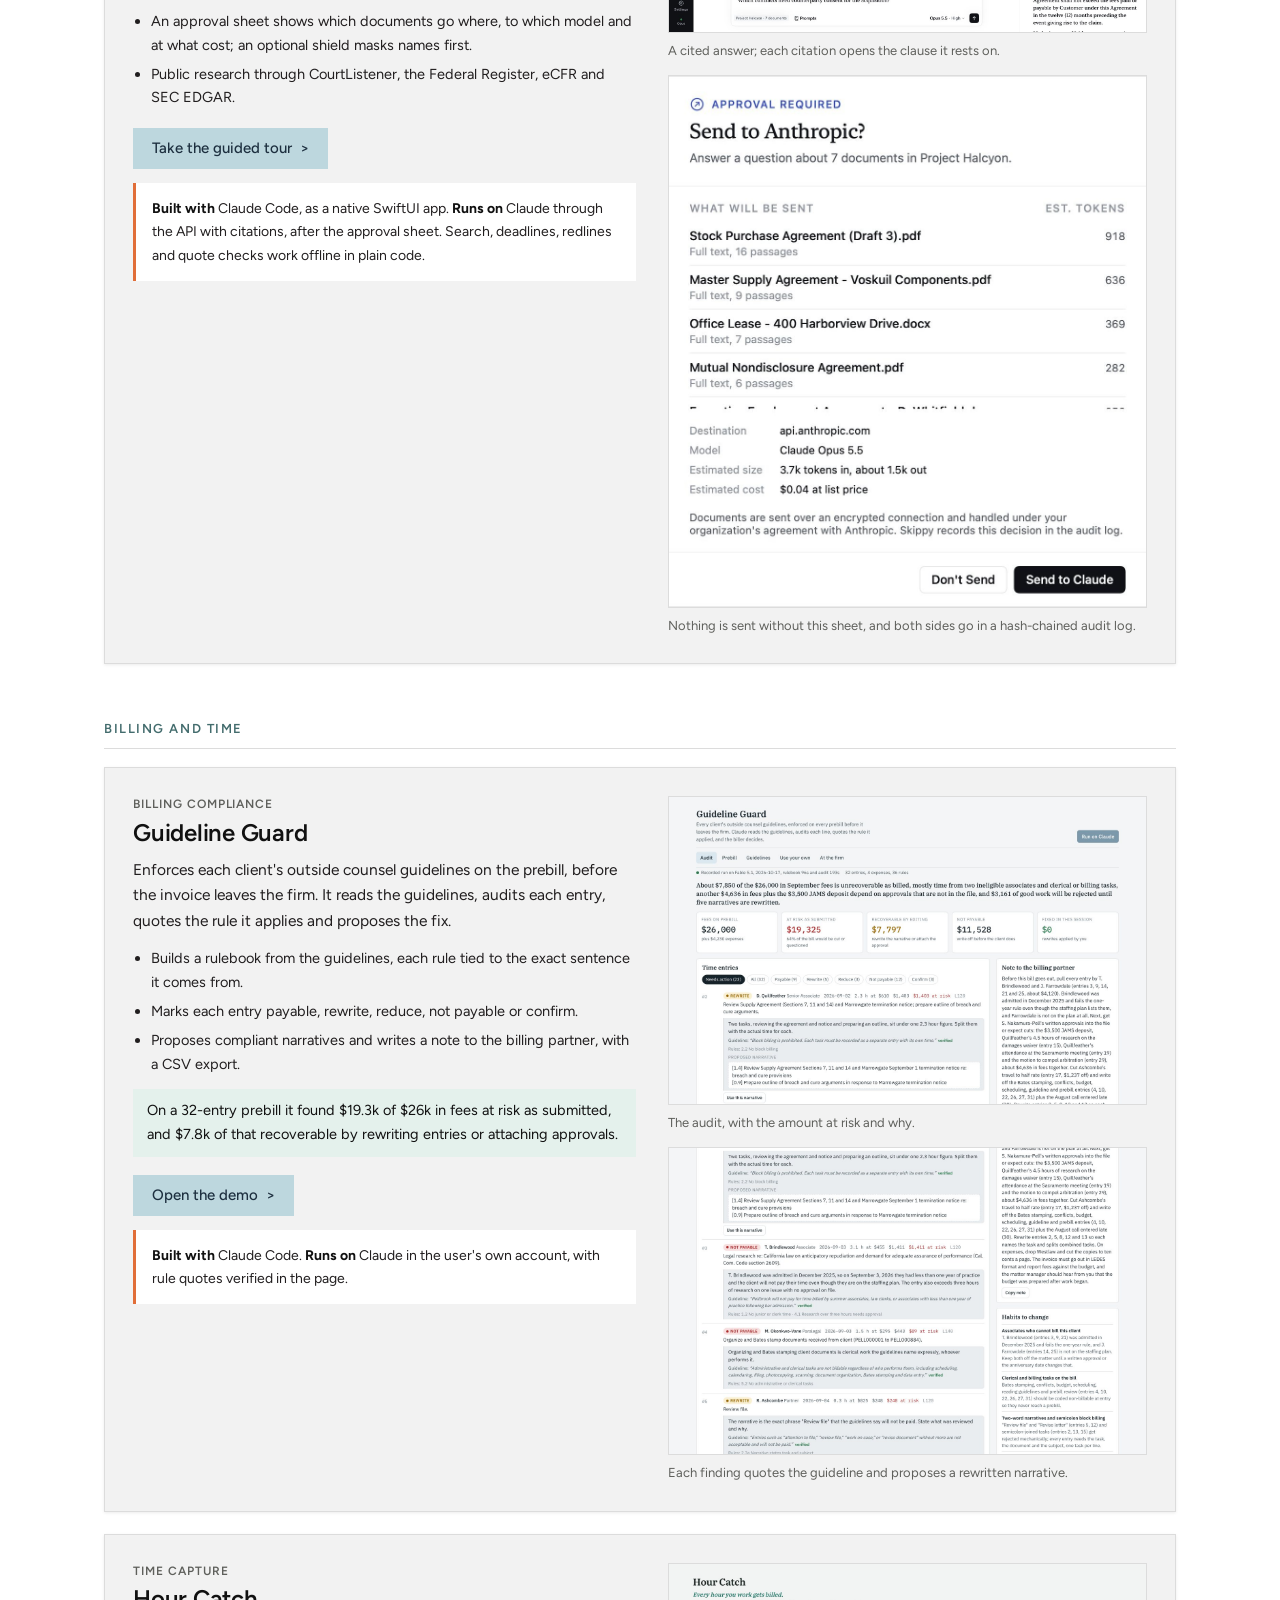
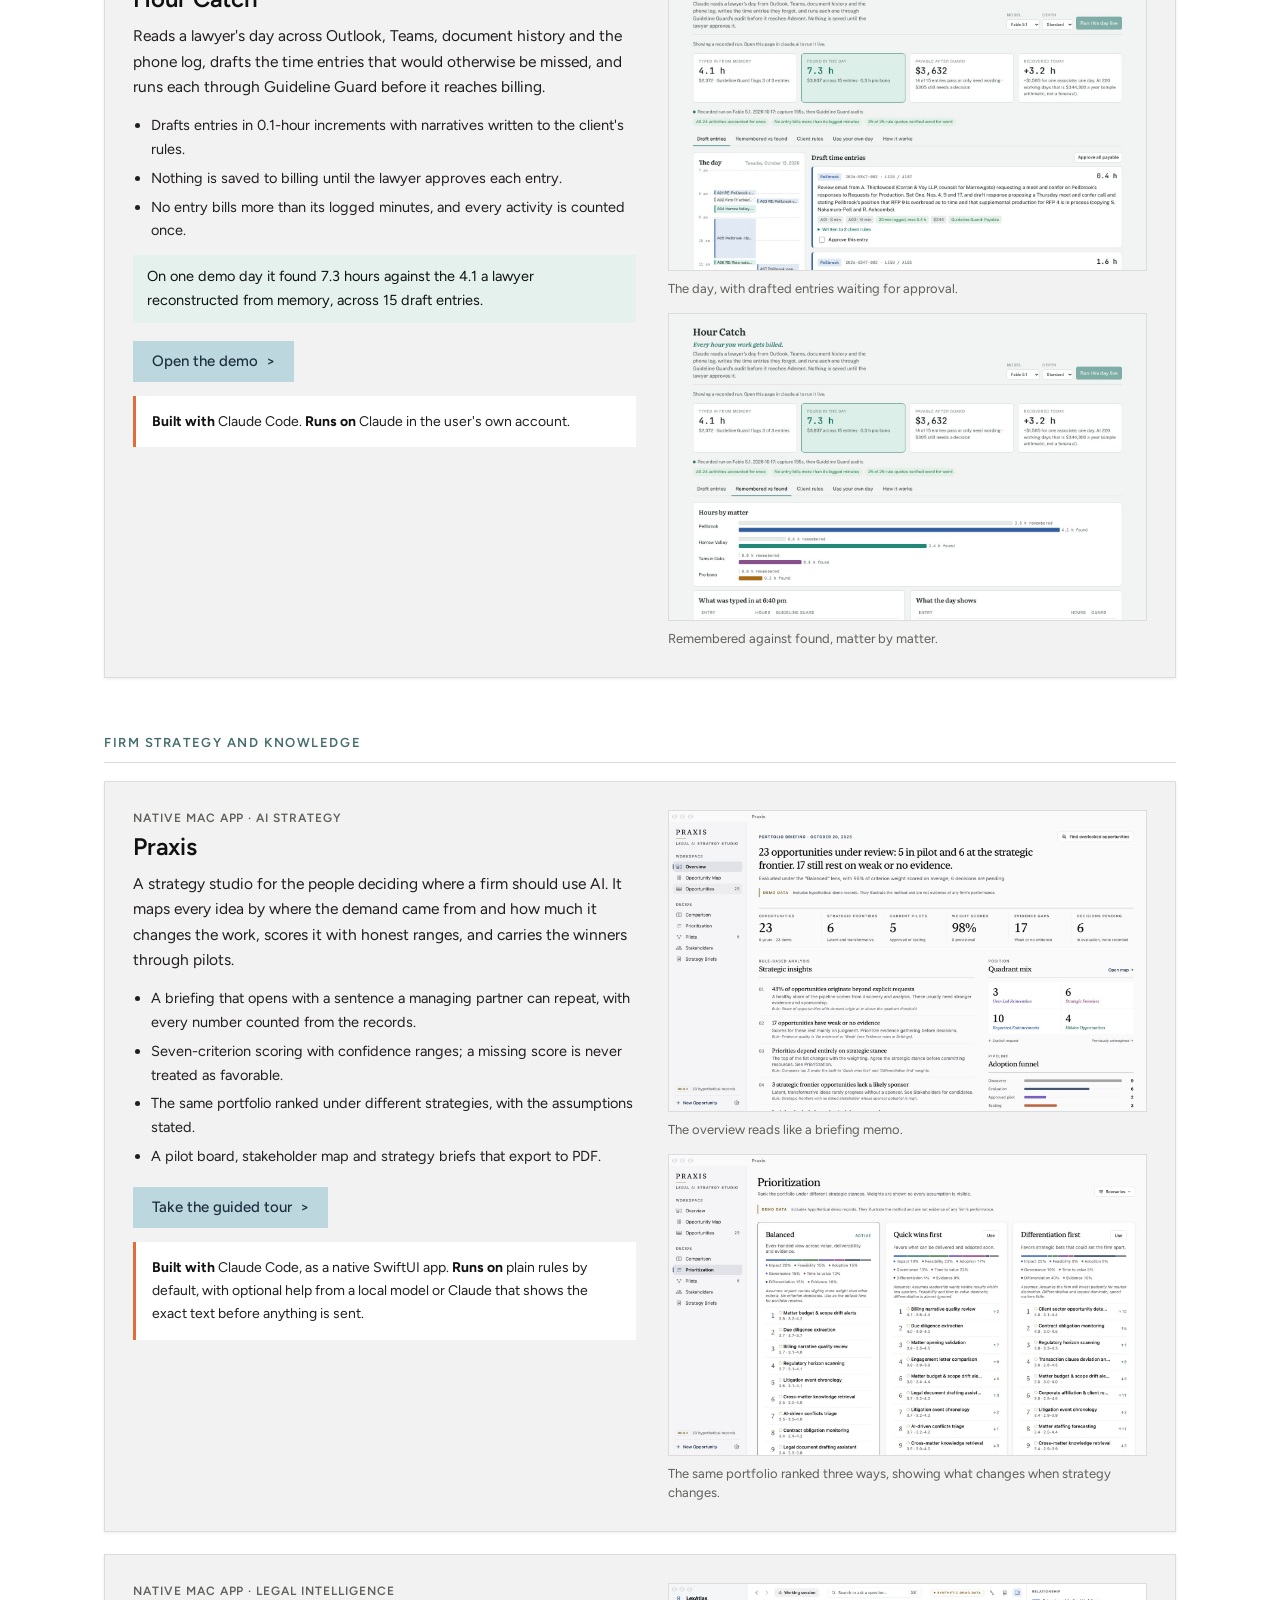
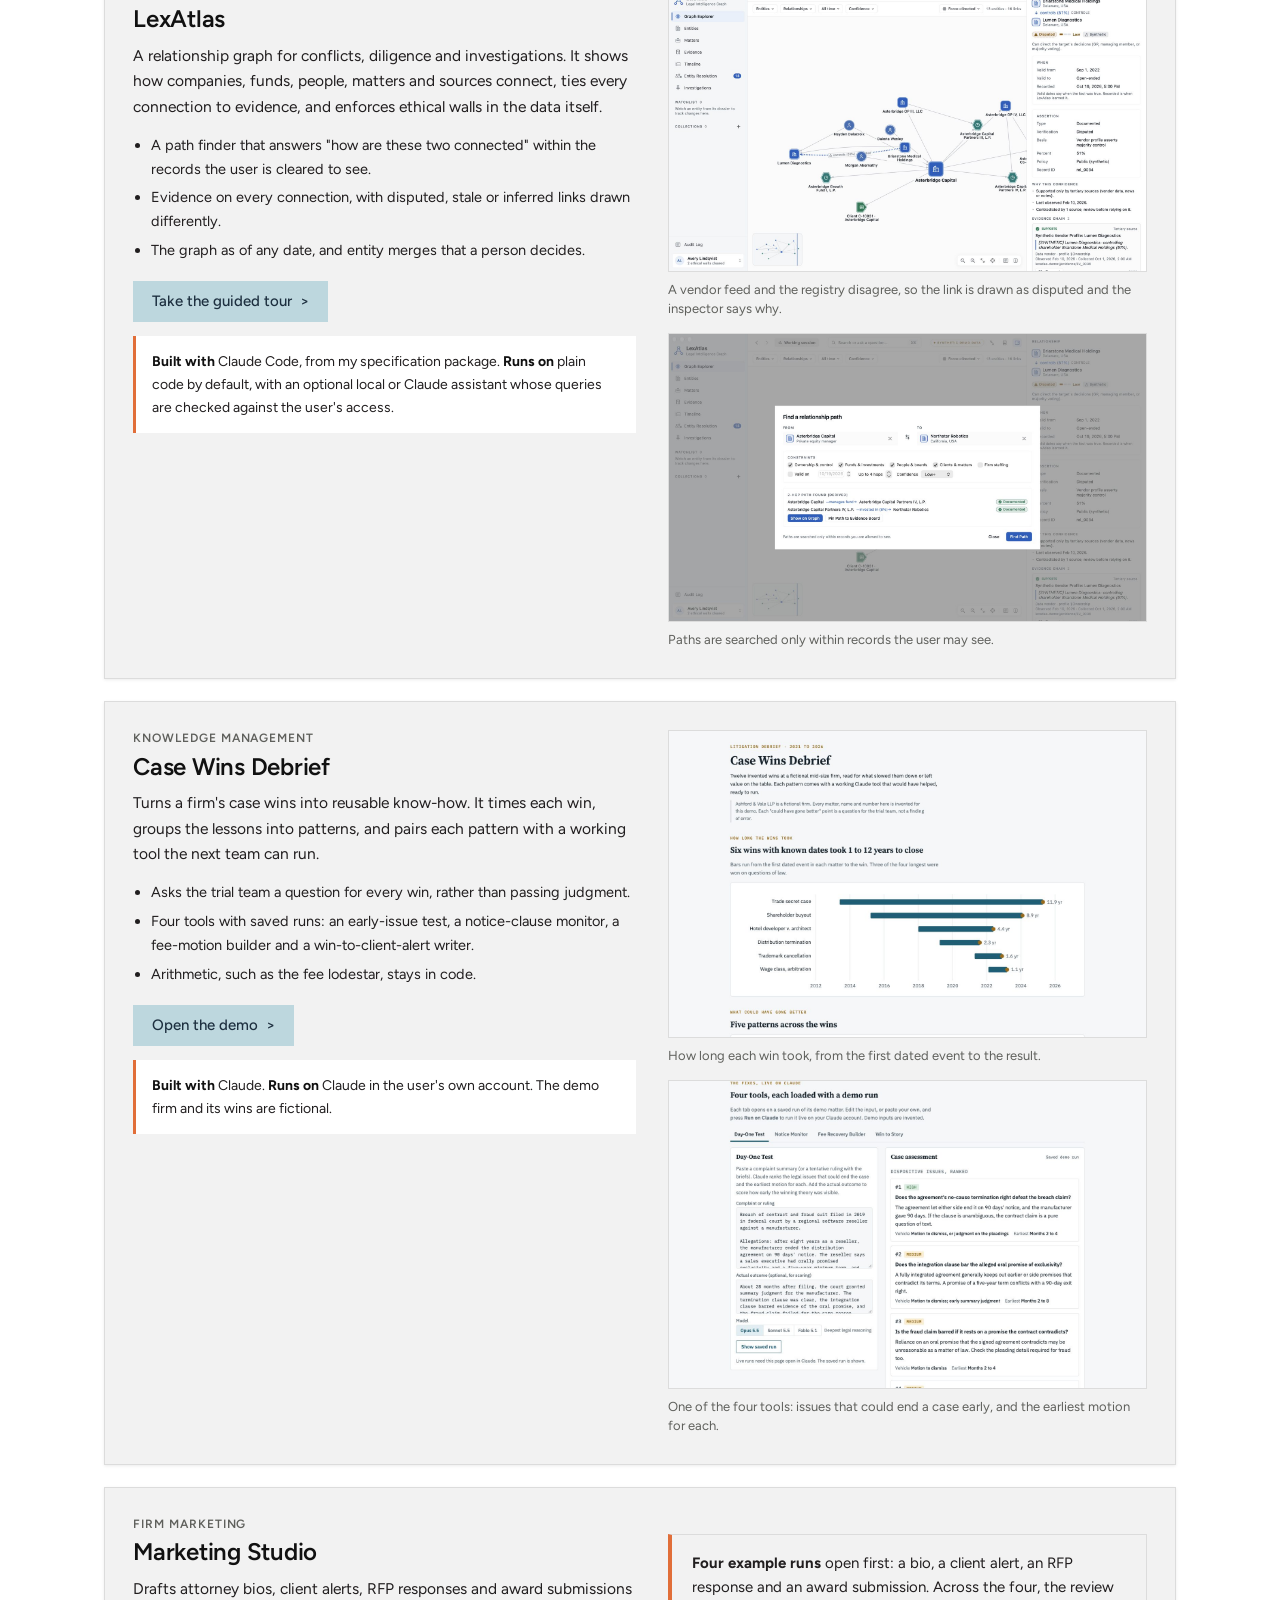
==== commit 2fe7fa05: "Feature Conflion first, with its line count Co-Authored-By: Claude Opus 5.5 <noreply@anthropic.com> " ====
--- a/index.html
+++ b/index.html
@@ -32,67 +32,12 @@
     <p class="eyebrow">Portfolio · Legal and law-firm work</p>
     <h1>Software and AI workflows for how law firms actually work.</h1>
     <p class="lede">Full-function firm software, conflicts and intake, litigation, transactions, billing and firm strategy. Each project below is a working tool with a demo you can open, and each is built on the same rule: the software reads, checks and drafts, and a lawyer decides.</p>
+    <a class="featured" href="#conflion"><span>Featured project</span><b>Conflion</b><em>Full-function firm software that runs every area of a law firm, built on a conflicts check: 279,259 lines of code and 3,554 passing tests.</em></a>
     <div class="figures" role="list">
+      <div role="listitem"><b>279,259</b><span>lines of code in Conflion</span></div>
       <div role="listitem"><b>15</b><span>legal tools and workflows</span></div>
       <div role="listitem"><b>3,554</b><span>passing automated tests in Conflion</span></div>
-      <div role="listitem"><b>3,000,000</b><span>synthetic parties in Conflion's search benchmark</span></div>
       <div role="listitem"><b>357 of 358</b><span>quotations verified word for word in a blind test on 26 federal cases</span></div>
-    </div>
-  </div>
-</section>
-
-<section class="block">
-  <div class="wrap">
-    <div class="section-head">
-      <p class="eyebrow">Design principles</p>
-      <h2>Four rules every tool follows</h2>
-    </div>
-    <div class="principles">
-      <div><h3>Lawyers decide</h3><p>AI suggestions are marked as suggestions until a person confirms them. No tool clears a conflict, files a brief or posts time on its own.</p></div>
-      <div><h3>Code checks the model</h3><p>Quotations are matched word for word against the source, and deadlines, totals and redlines are computed in code, not by the model.</p></div>
-      <div><h3>Client data stays protected</h3><p>Local models on the firm's own hardware where data is sensitive, an approval screen before anything is sent, and ethical walls enforced in the data.</p></div>
-      <div><h3>Everything is traceable</h3><p>Every finding links to the sentence it rests on, and every decision is written to an audit trail.</p></div>
-    </div>
-  </div>
-</section>
-
-<section class="block" id="index">
-  <div class="wrap">
-    <div class="section-head">
-      <p class="eyebrow">Contents</p>
-      <h2>The work, by area of the firm</h2>
-      <p>All clients, matters and people in the demos and screenshots are invented.</p>
-    </div>
-    <div class="toc">
-      <div>
-        <h4>Firm software</h4>
-        <a href="#conflion">Conflion <small>runs every area of the firm</small></a>
-        <h4>Conflicts and intake</h4>
-        <a href="#partyfinder">Party Finder <small>names to search</small></a>
-        <a href="#vigilmark">VigilMark <small>trademark watch</small></a>
-        <h4>Litigation</h4>
-        <a href="#winyourcase">Win your case ASAP <small>early case assessment</small></a>
-        <a href="#testimonycheck">Testimony Check <small>deposition prep</small></a>
-        <a href="#citationgate">Citation Gate <small>brief checking</small></a>
-      </div>
-      <div>
-        <h4>Transactions and practice groups</h4>
-        <a href="#matterdesk">Matter Desk <small>five practice workflows</small></a>
-        <a href="#synthesis">Synthesis <small>M&amp;A workbench</small></a>
-        <a href="#skippy">Skippy <small>cited legal assistant</small></a>
-        <h4>Billing and time</h4>
-        <a href="#guidelineguard">Guideline Guard <small>outside counsel guidelines</small></a>
-        <a href="#hourcatch">Hour Catch <small>time capture</small></a>
-      </div>
-      <div>
-        <h4>Firm strategy and knowledge</h4>
-        <a href="#praxis">Praxis <small>AI strategy studio</small></a>
-        <a href="#lexatlas">LexAtlas <small>relationship graph</small></a>
-        <a href="#casewins">Case Wins Debrief <small>lessons from wins</small></a>
-        <a href="#marketingstudio">Marketing Studio <small>bios, alerts, RFPs</small></a>
-        <h4>For leadership</h4>
-        <a href="ai-gameplan/">AI Gameplan <small>for a mid-sized California firm</small></a>
-      </div>
     </div>
   </div>
 </section>
@@ -101,11 +46,12 @@
 <section class="block" id="conflion">
   <div class="wrap">
     <div class="feature">
-      <p class="eyebrow">Flagship · Full-function law firm software</p>
+      <p class="eyebrow">Featured project · Full-function law firm software</p>
       <h2>Conflion</h2>
       <p class="sub">Full-function software for running a law firm, built on a conflicts check and new-matter intake. The conflicts engine finds the matches a letter-for-letter billing-system search misses, and the same system then runs matters, docketing, documents, time and billing, people and CLE, client relationships, risk and the general counsel's office, and the office itself, with one firm inbox and an AI layer that suggests while a lawyer decides.</p>
       <div class="stats">
         <span><b>12</b> areas of the firm in one system</span>
+        <span><b>279,259</b> lines of TypeScript</span>
         <span><b>3,554</b> passing tests in 237 files</span>
         <span><b>360</b> click-through checks in a real browser</span>
         <span><b>3,000,000</b> synthetic parties benchmarked</span>
@@ -228,6 +174,62 @@
   </div>
 </section>
 
+<section class="block">
+  <div class="wrap">
+    <div class="section-head">
+      <p class="eyebrow">Design principles</p>
+      <h2>Four rules every tool follows</h2>
+    </div>
+    <div class="principles">
+      <div><h3>Lawyers decide</h3><p>AI suggestions are marked as suggestions until a person confirms them. No tool clears a conflict, files a brief or posts time on its own.</p></div>
+      <div><h3>Code checks the model</h3><p>Quotations are matched word for word against the source, and deadlines, totals and redlines are computed in code, not by the model.</p></div>
+      <div><h3>Client data stays protected</h3><p>Local models on the firm's own hardware where data is sensitive, an approval screen before anything is sent, and ethical walls enforced in the data.</p></div>
+      <div><h3>Everything is traceable</h3><p>Every finding links to the sentence it rests on, and every decision is written to an audit trail.</p></div>
+    </div>
+  </div>
+</section>
+
+<section class="block" id="index">
+  <div class="wrap">
+    <div class="section-head">
+      <p class="eyebrow">Contents</p>
+      <h2>The work, by area of the firm</h2>
+      <p>All clients, matters and people in the demos and screenshots are invented.</p>
+    </div>
+    <div class="toc">
+      <div>
+        <h4>Firm software</h4>
+        <a href="#conflion">Conflion <small>runs every area of the firm</small></a>
+        <h4>Conflicts and intake</h4>
+        <a href="#partyfinder">Party Finder <small>names to search</small></a>
+        <a href="#vigilmark">VigilMark <small>trademark watch</small></a>
+        <h4>Litigation</h4>
+        <a href="#winyourcase">Win your case ASAP <small>early case assessment</small></a>
+        <a href="#testimonycheck">Testimony Check <small>deposition prep</small></a>
+        <a href="#citationgate">Citation Gate <small>brief checking</small></a>
+      </div>
+      <div>
+        <h4>Transactions and practice groups</h4>
+        <a href="#matterdesk">Matter Desk <small>five practice workflows</small></a>
+        <a href="#synthesis">Synthesis <small>M&amp;A workbench</small></a>
+        <a href="#skippy">Skippy <small>cited legal assistant</small></a>
+        <h4>Billing and time</h4>
+        <a href="#guidelineguard">Guideline Guard <small>outside counsel guidelines</small></a>
+        <a href="#hourcatch">Hour Catch <small>time capture</small></a>
+      </div>
+      <div>
+        <h4>Firm strategy and knowledge</h4>
+        <a href="#praxis">Praxis <small>AI strategy studio</small></a>
+        <a href="#lexatlas">LexAtlas <small>relationship graph</small></a>
+        <a href="#casewins">Case Wins Debrief <small>lessons from wins</small></a>
+        <a href="#marketingstudio">Marketing Studio <small>bios, alerts, RFPs</small></a>
+        <h4>For leadership</h4>
+        <a href="ai-gameplan/">AI Gameplan <small>for a mid-sized California firm</small></a>
+      </div>
+    </div>
+  </div>
+</section>
+
 <section class="block" id="work">
   <div class="wrap">
     <div class="section-head">
--- a/legal.css
+++ b/legal.css
@@ -229,3 +229,11 @@
 .ready ol { margin: 10px 0 0; padding-left: 20px; }
 .ready li { margin-bottom: 8px; }
 .ready p { margin: 0; }
+
+/* The featured project, linked from the hero and marked on its section */
+.featured { display: block; margin-top: 30px; max-width: 62ch; padding: 16px 20px; border: 1px solid rgba(255, 255, 255, .28); border-left: 4px solid var(--accent-bright); color: var(--band-ink); text-decoration: none; }
+.featured span { display: block; font: 600 12px/1.4 var(--sans); letter-spacing: .1em; text-transform: uppercase; color: var(--band-accent); }
+.featured b { display: block; font-size: 24px; font-weight: 600; margin: 4px 0 2px; }
+.featured em { font-style: normal; font-size: 15px; color: var(--band-muted); }
+.featured:hover { border-color: rgba(255, 255, 255, .5); border-left-color: var(--accent-bright); }
+#conflion .feature { border-top: 4px solid var(--accent-bright); }
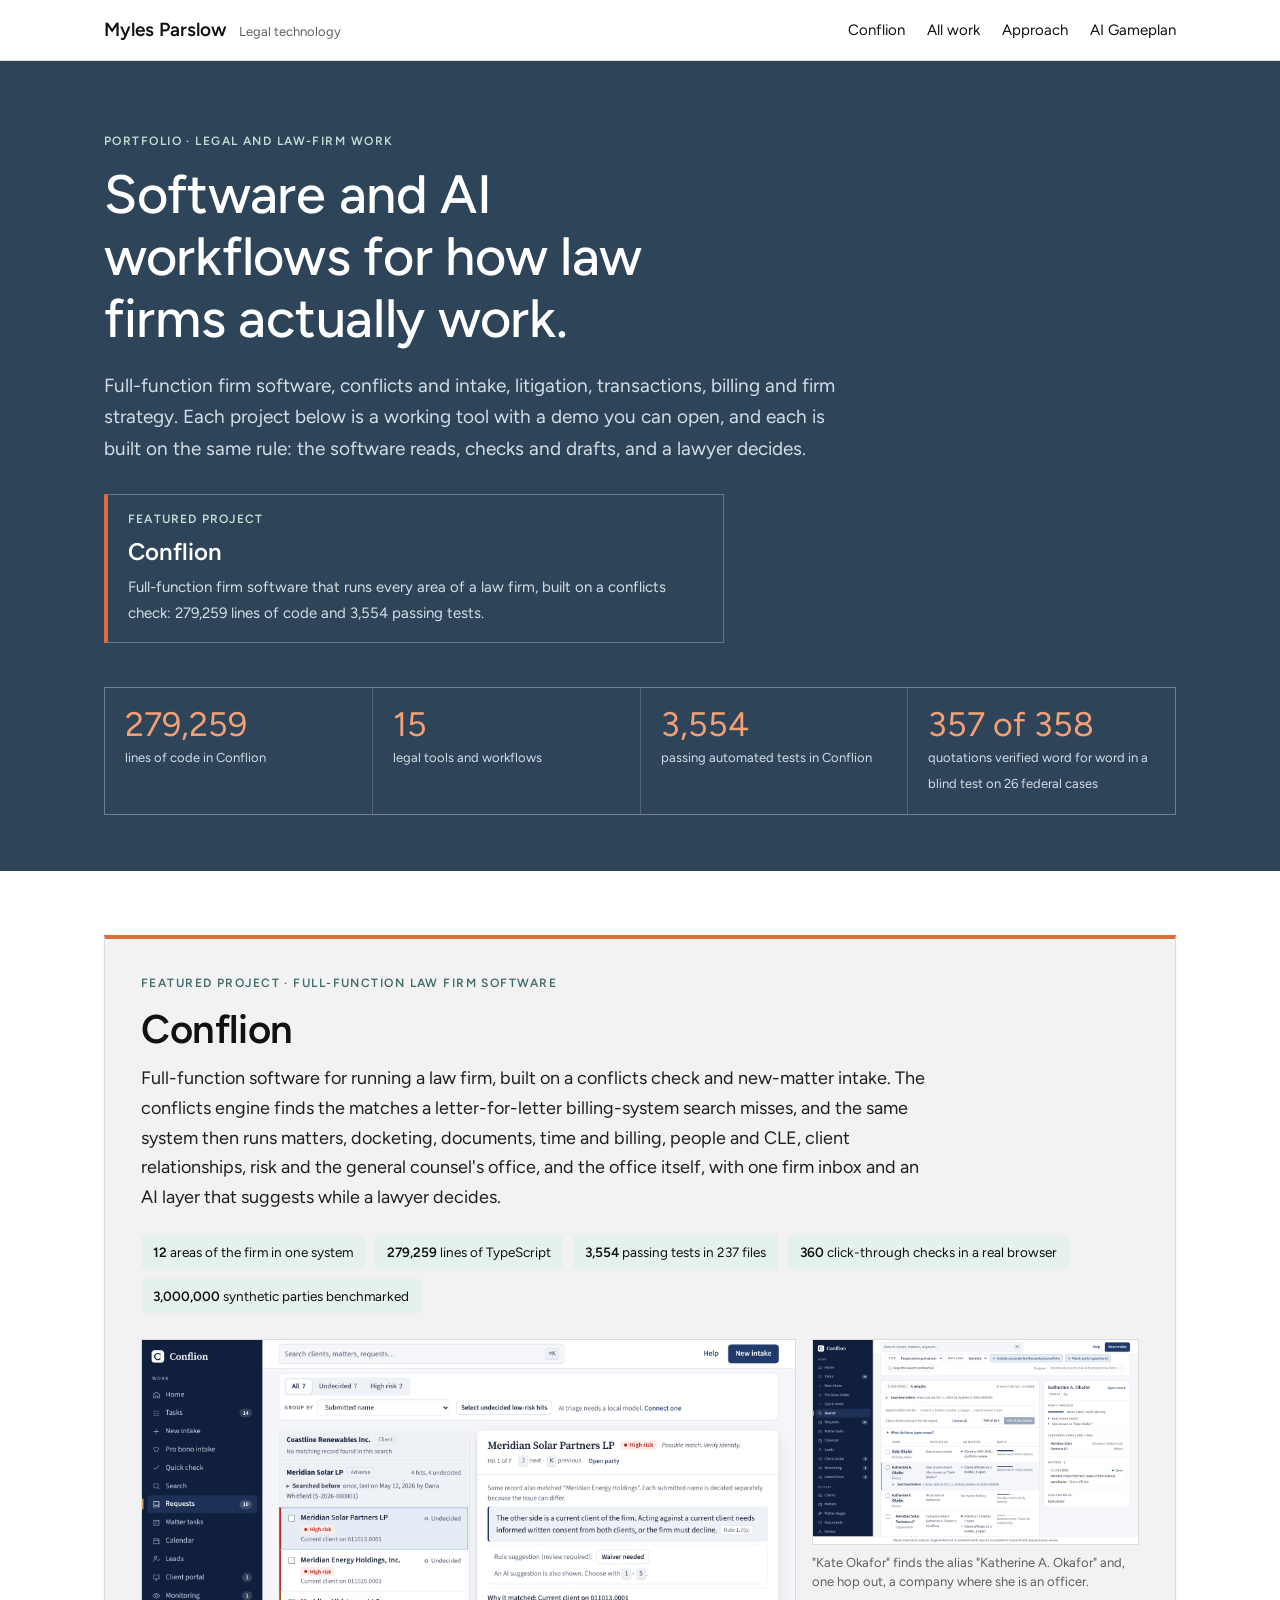
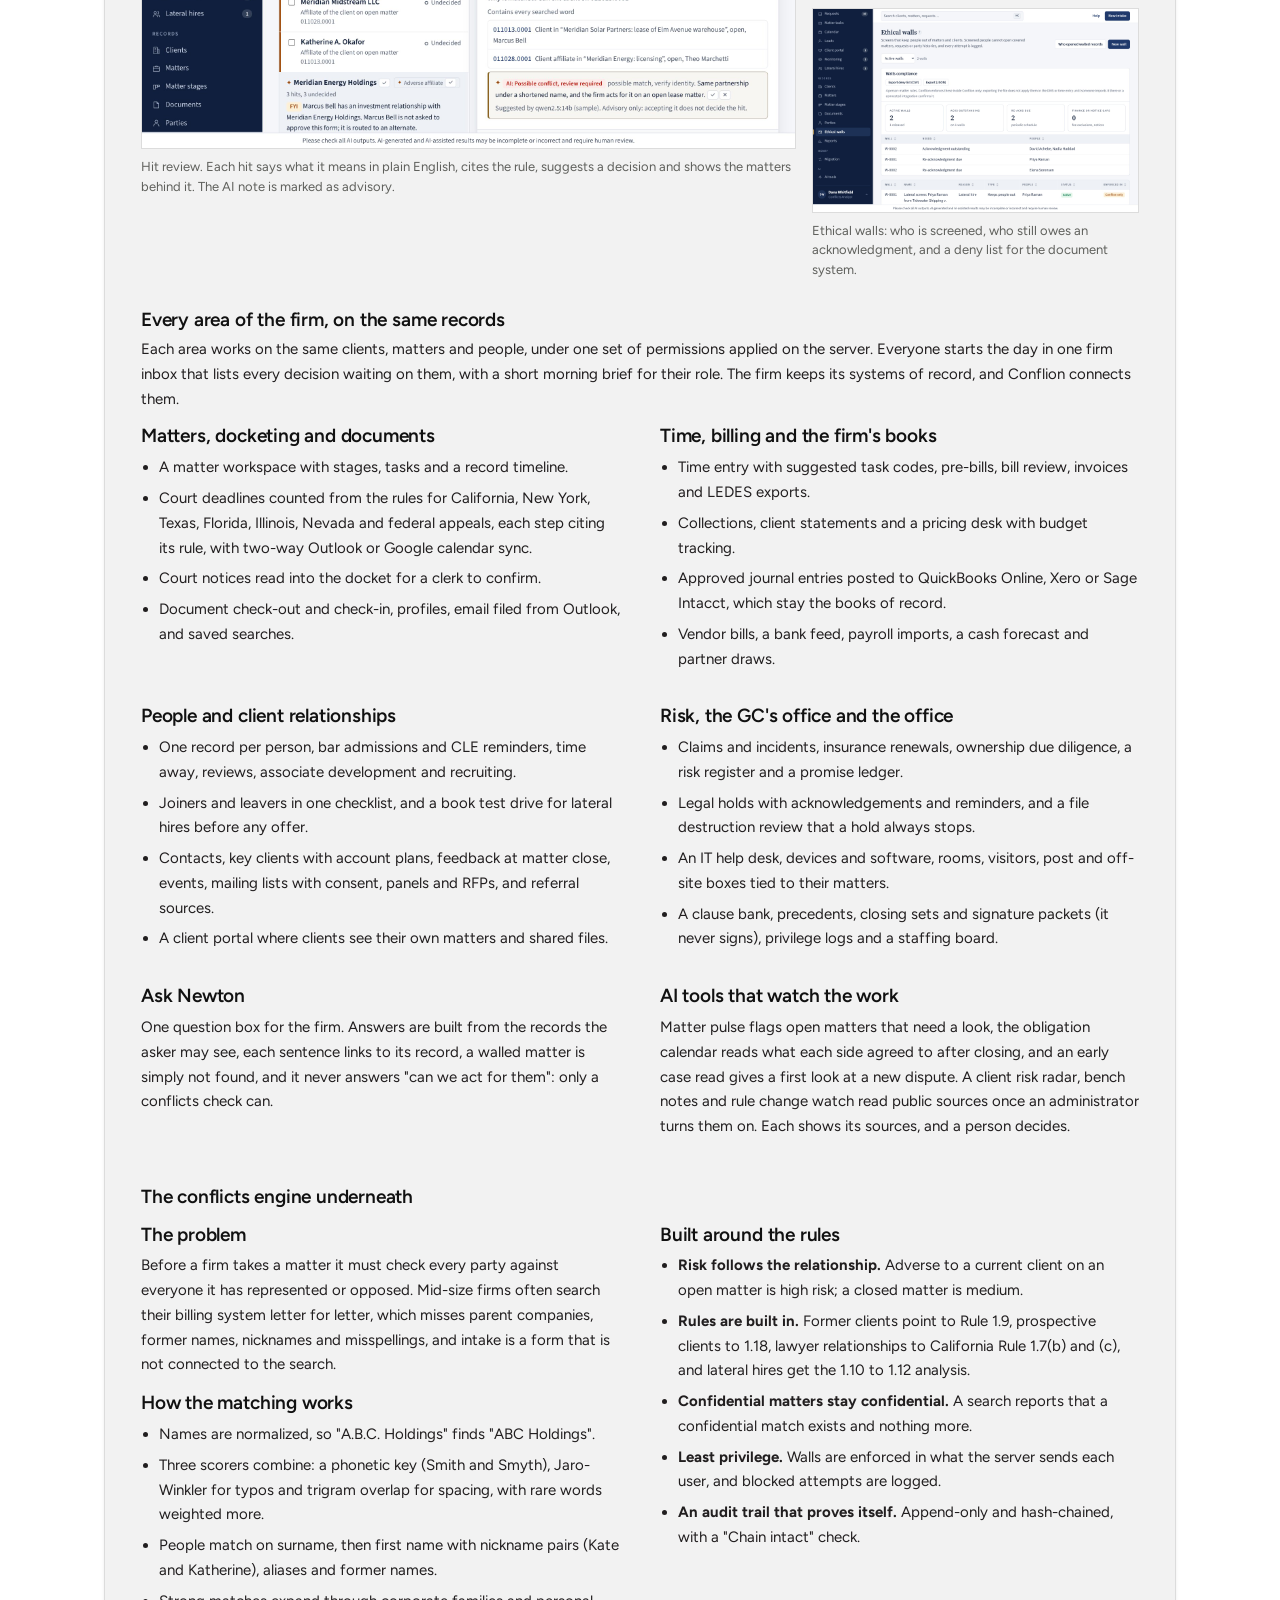
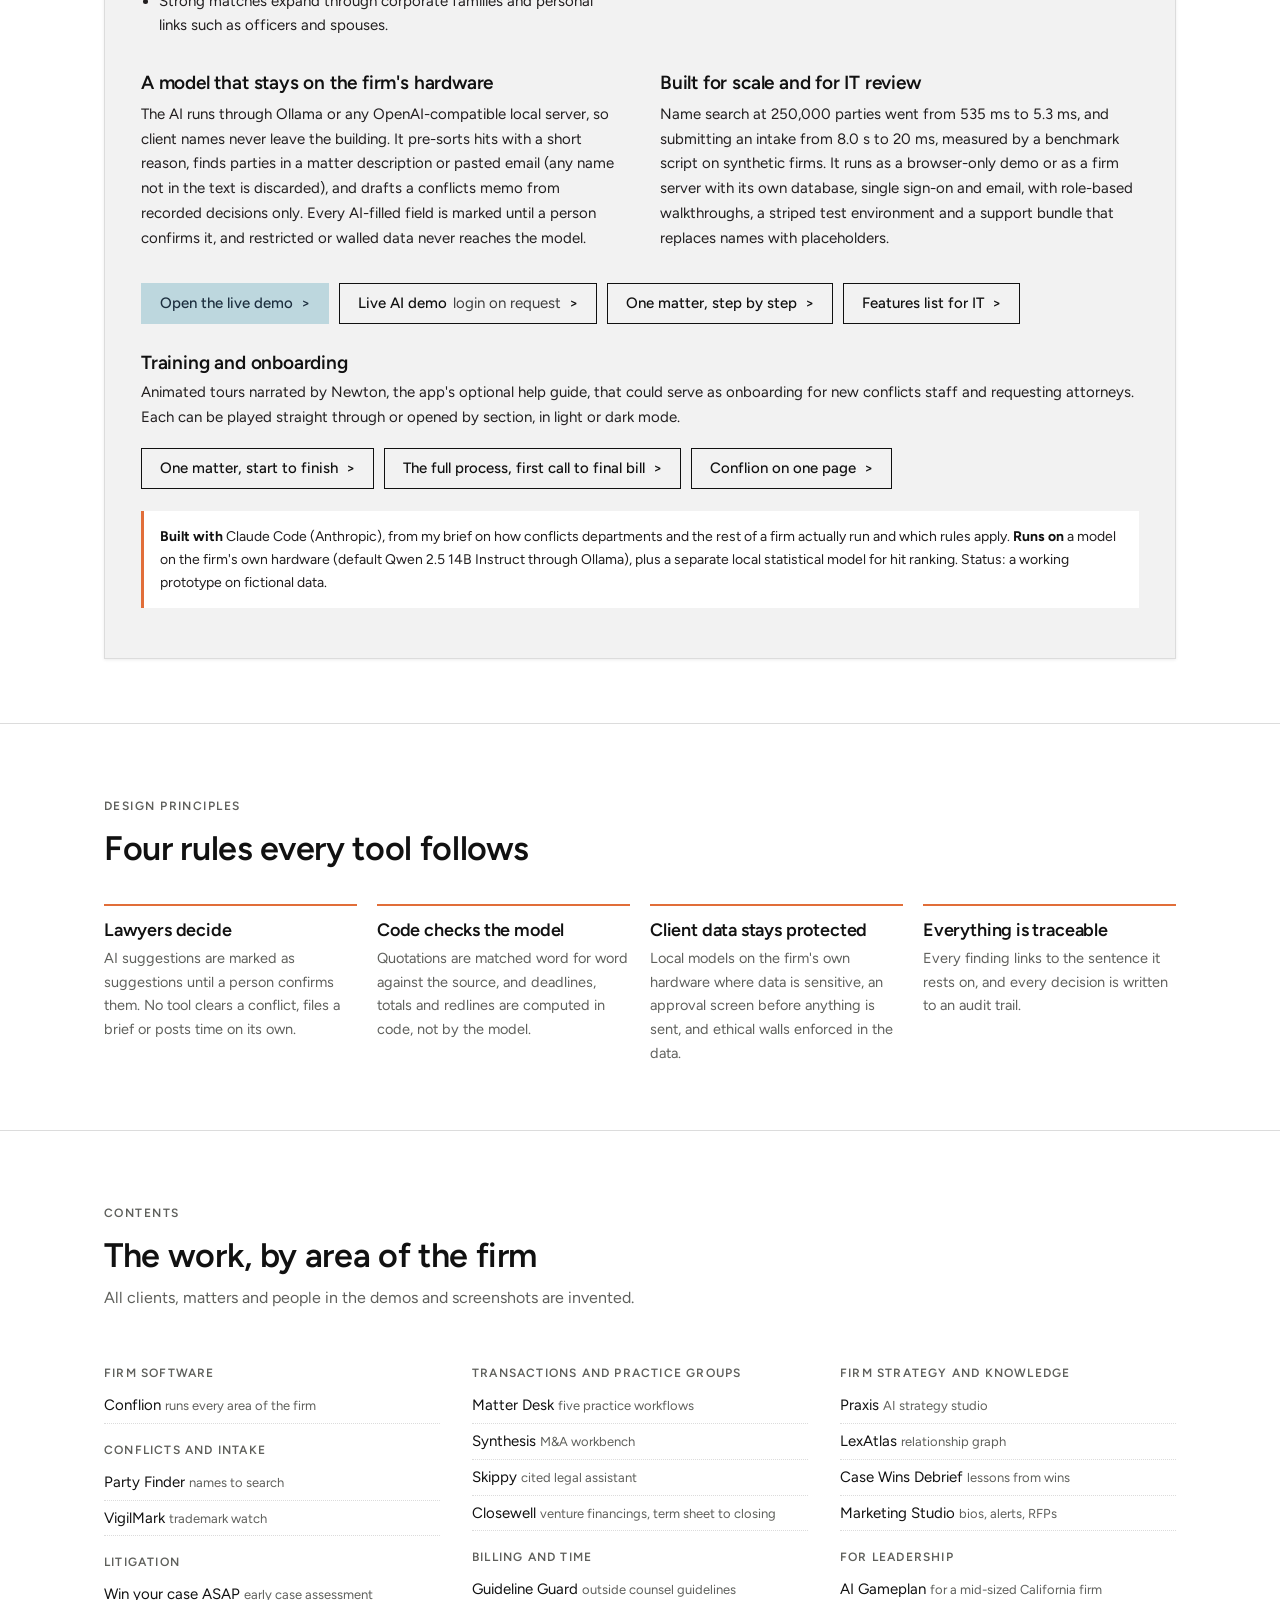
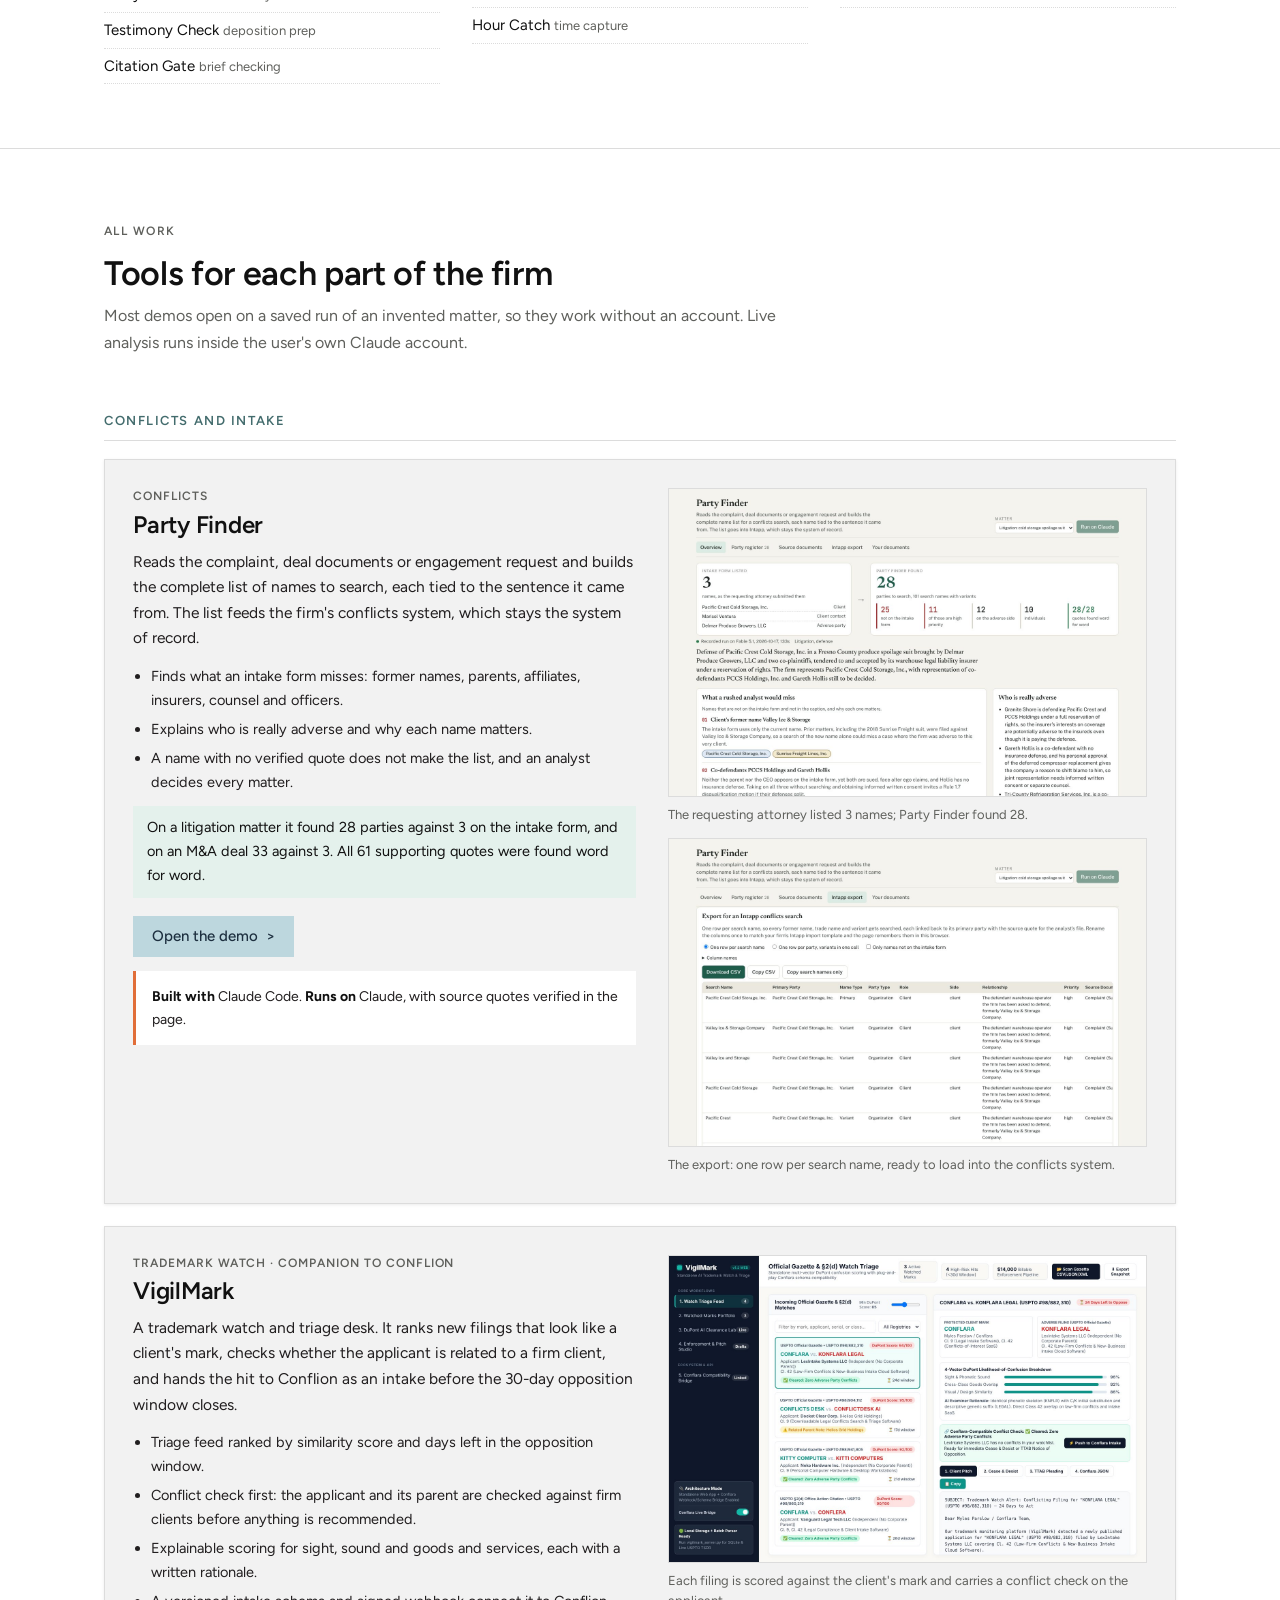
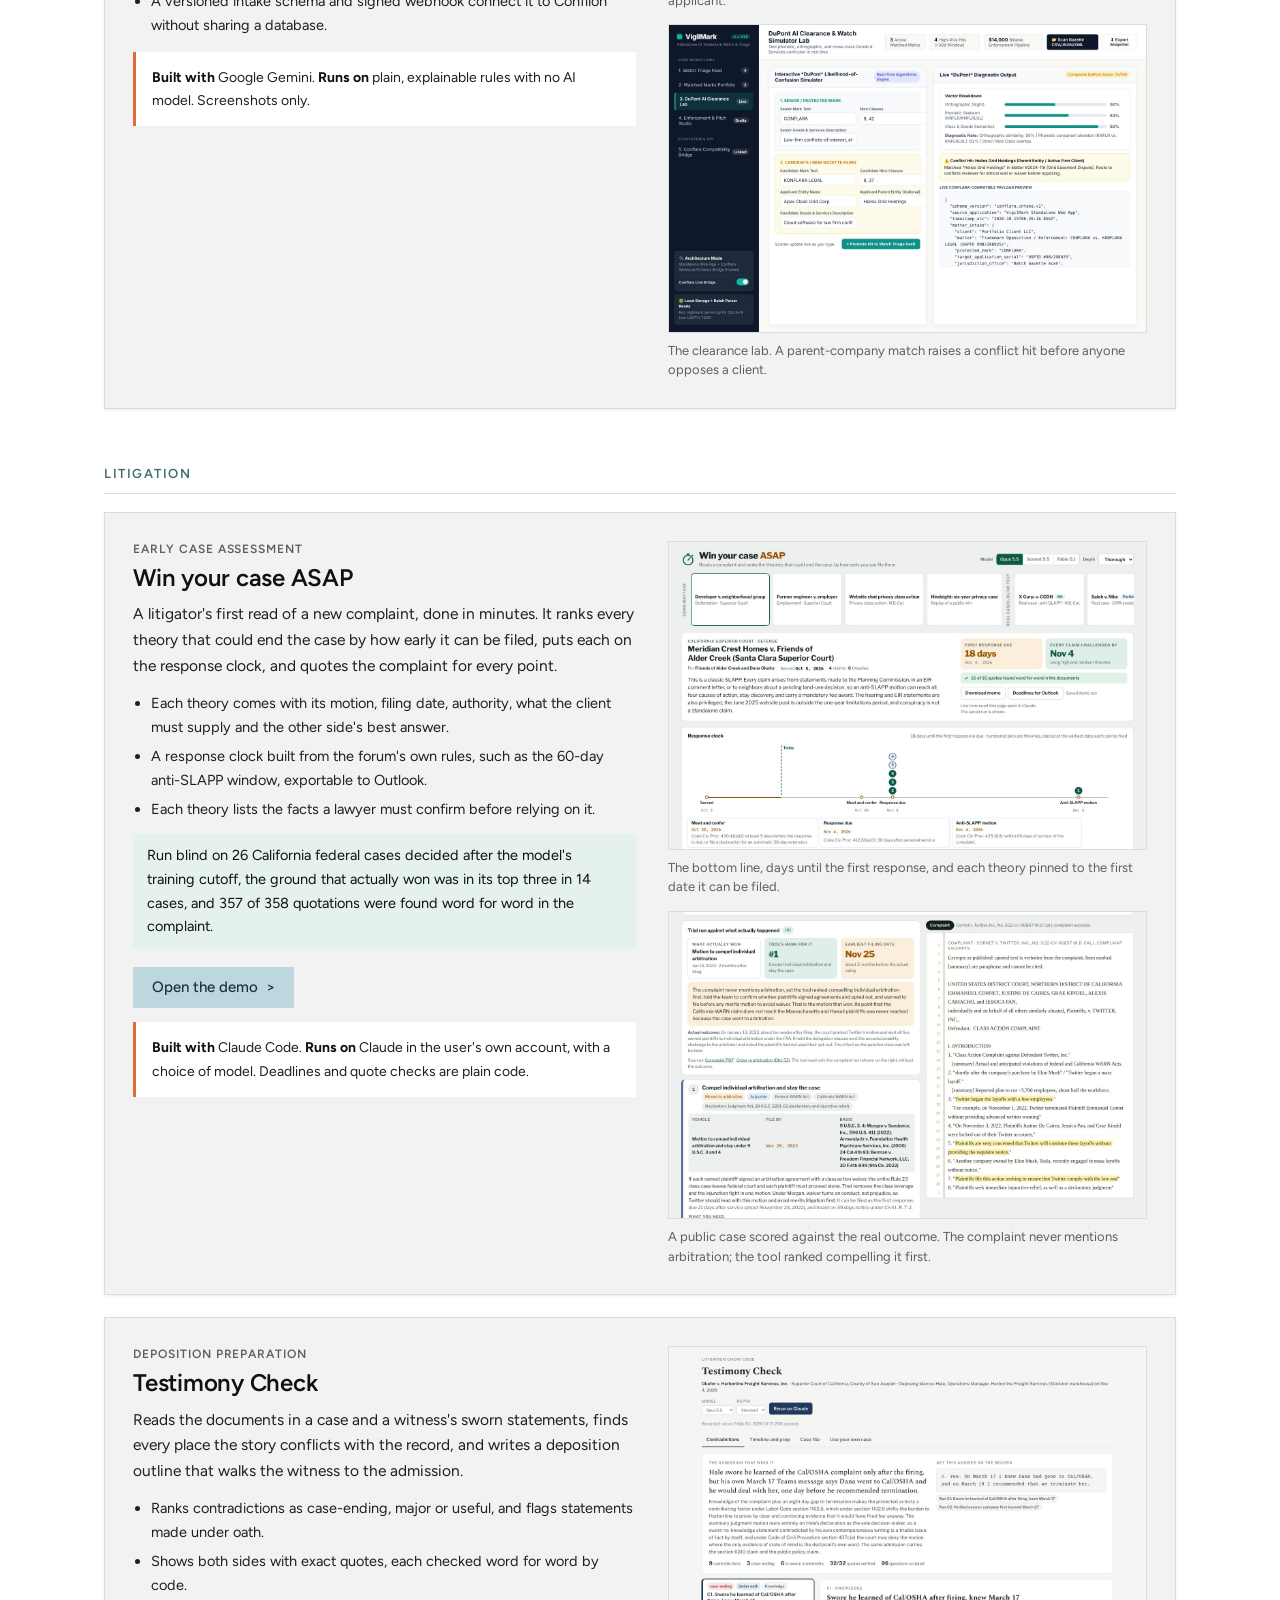
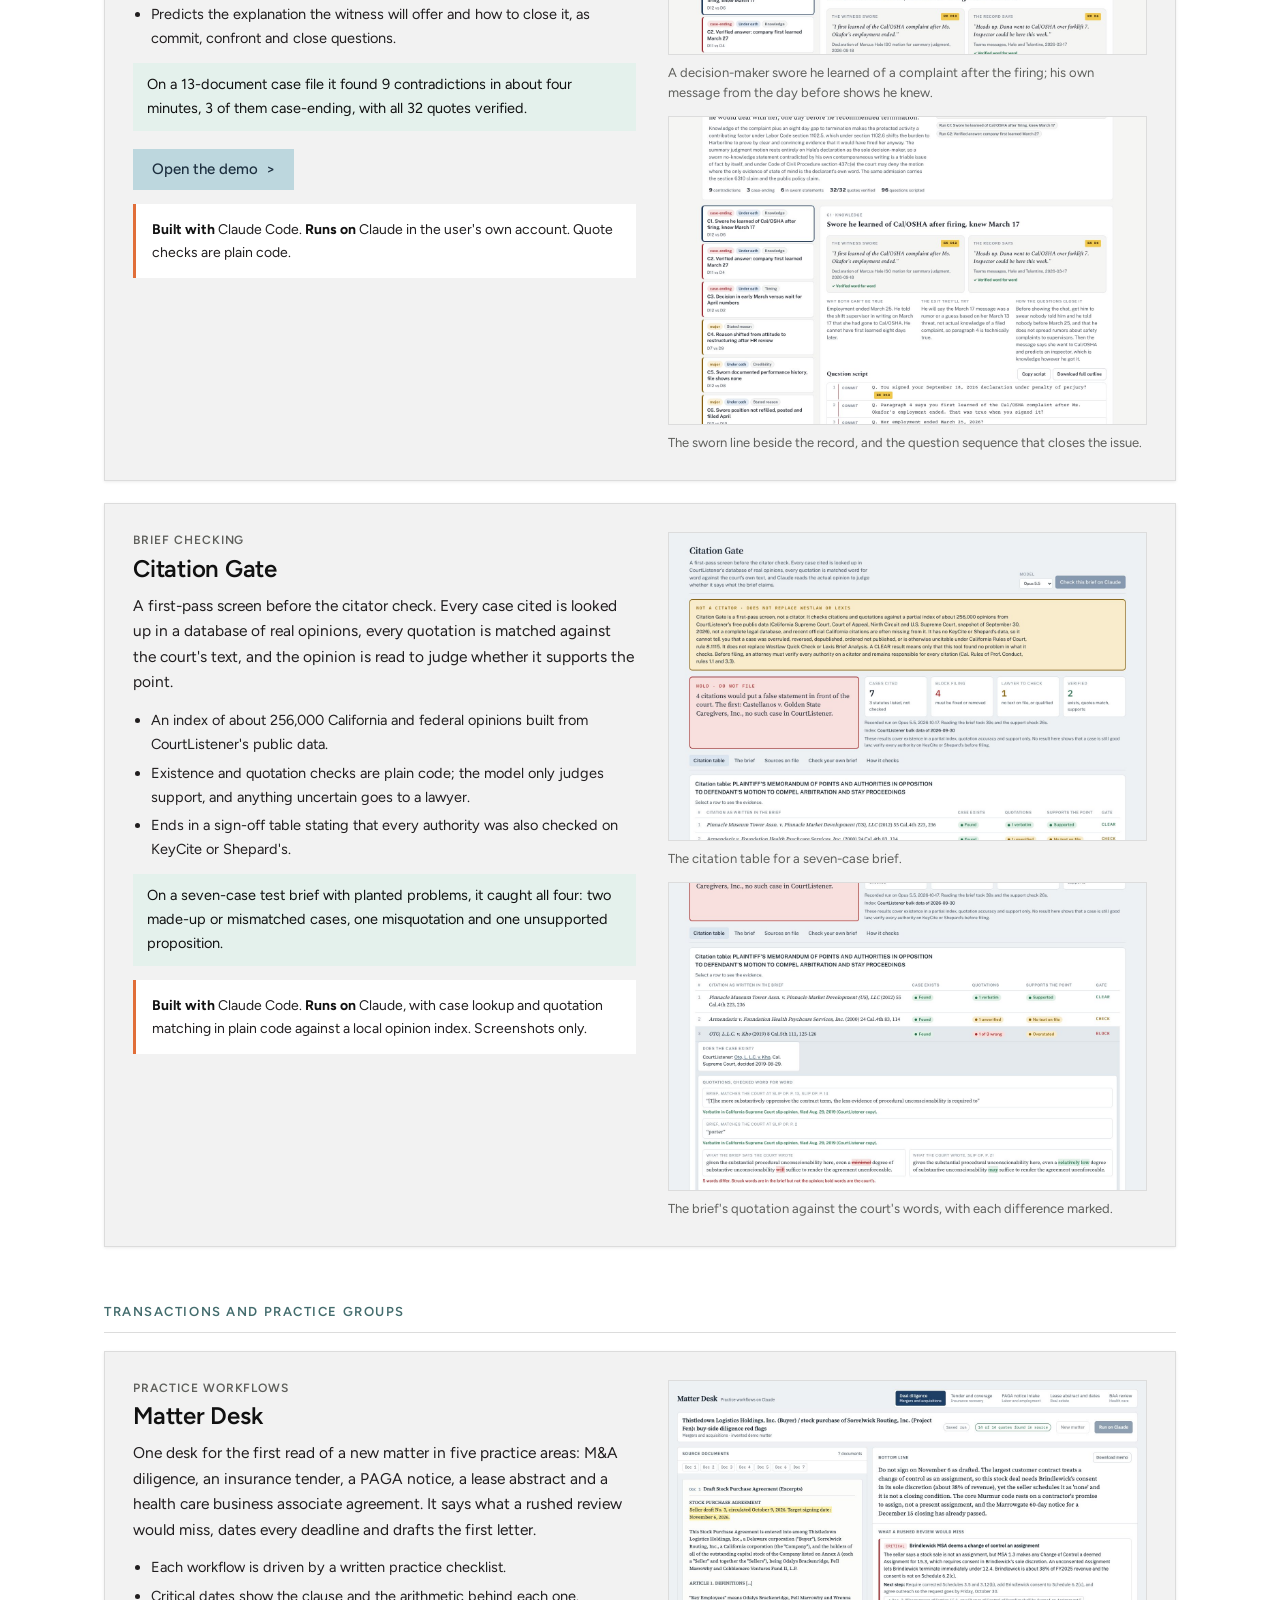
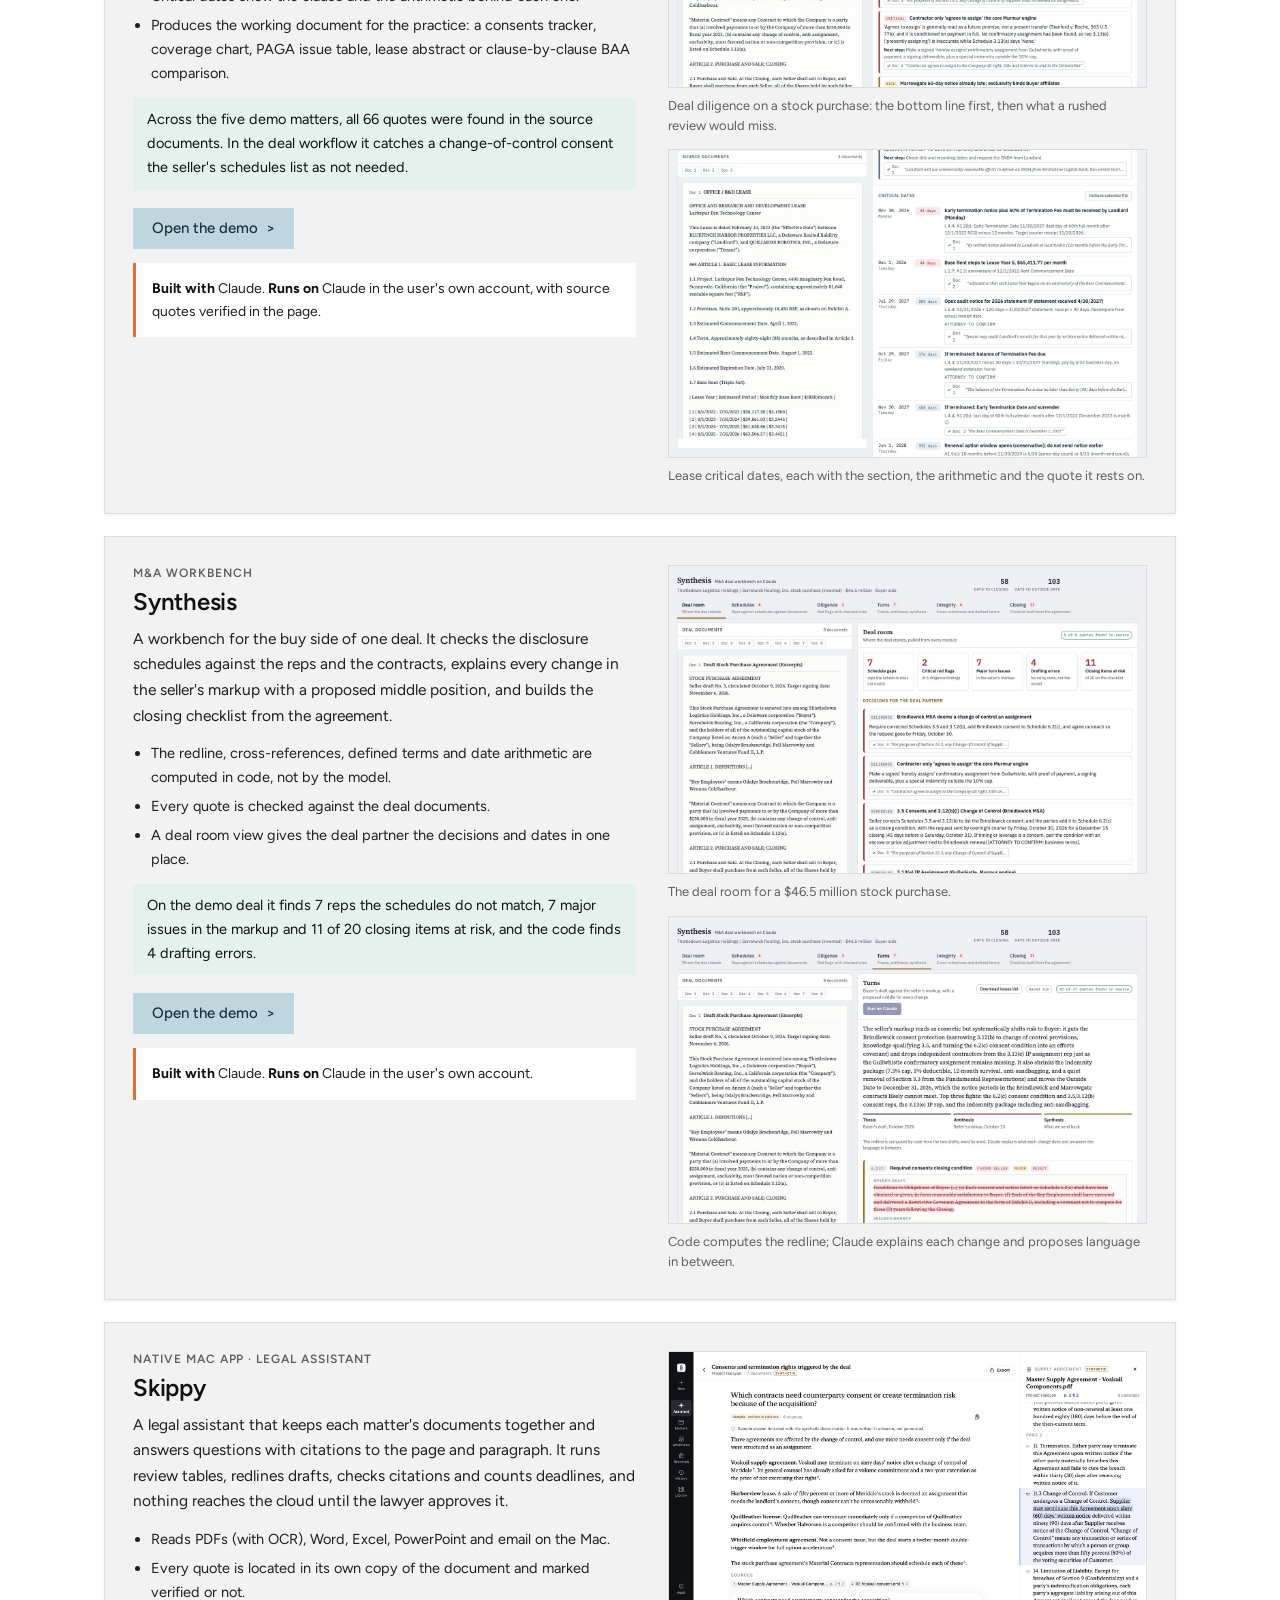
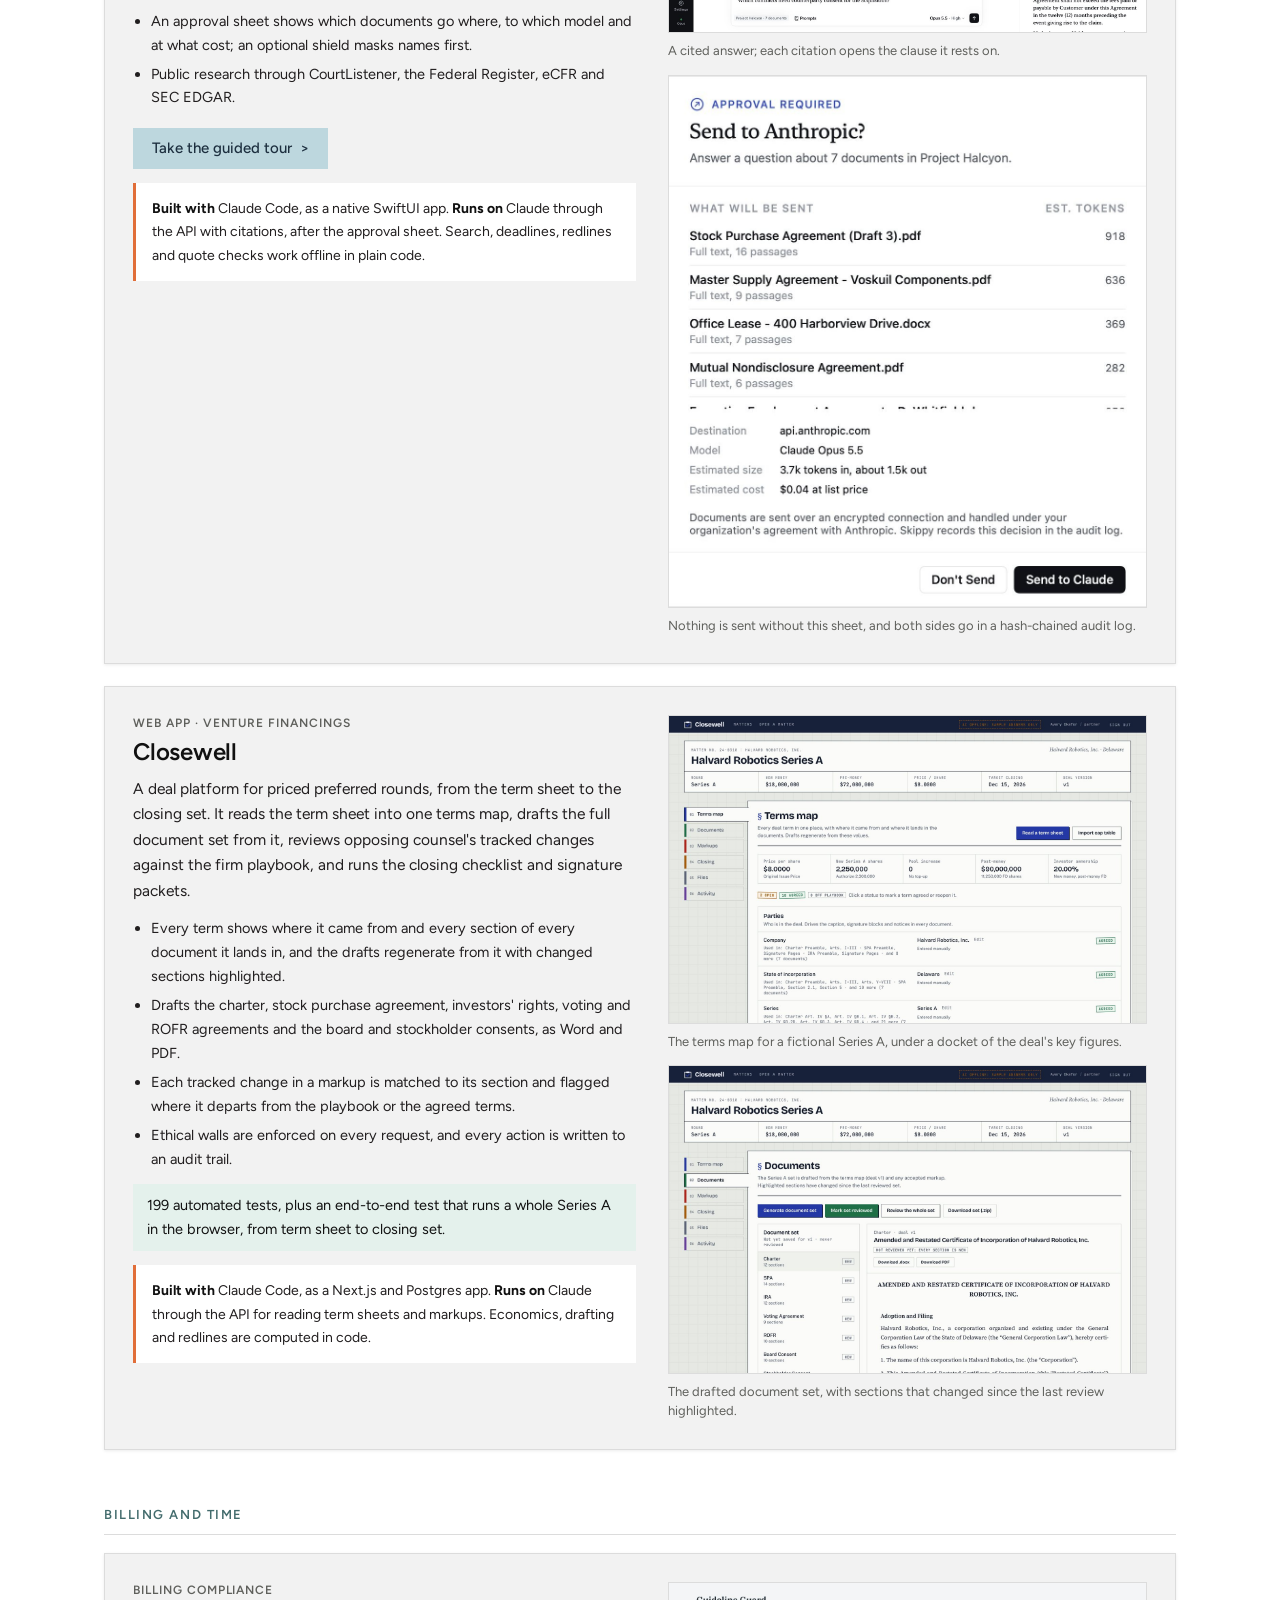
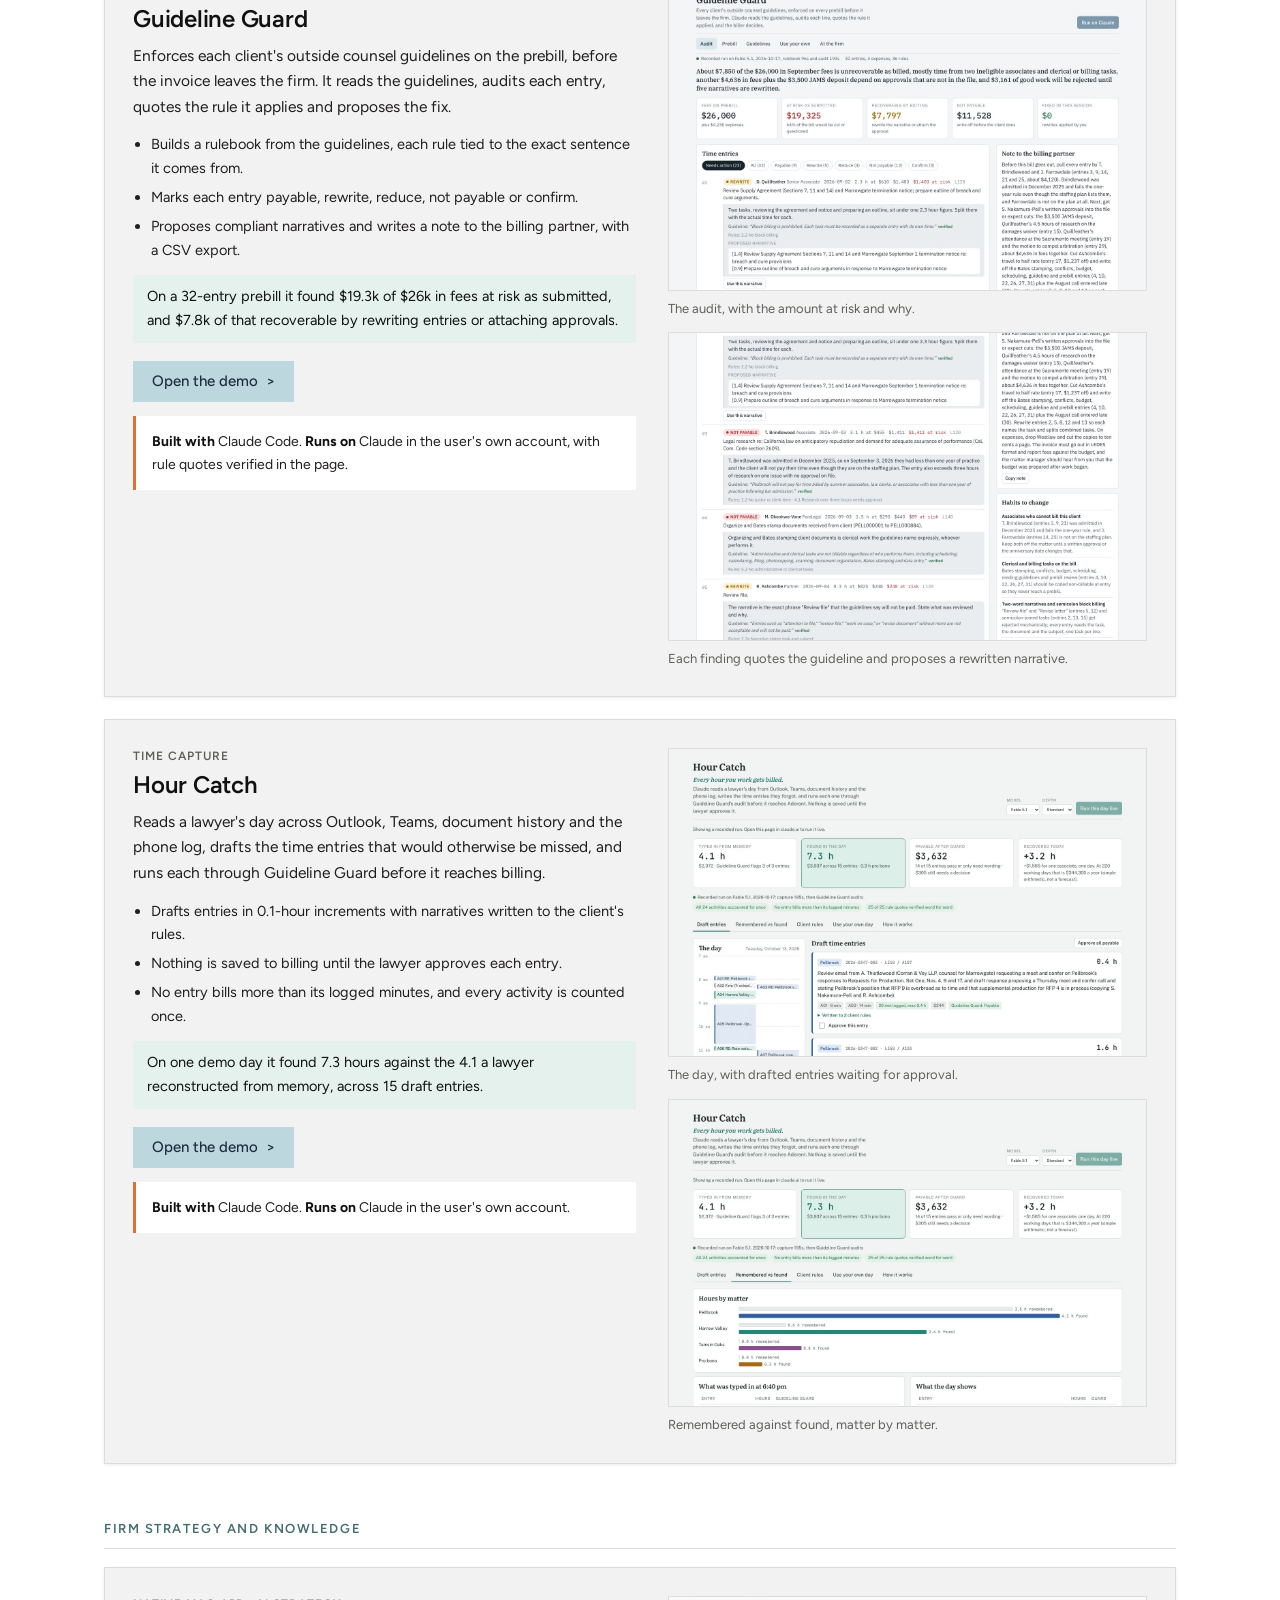
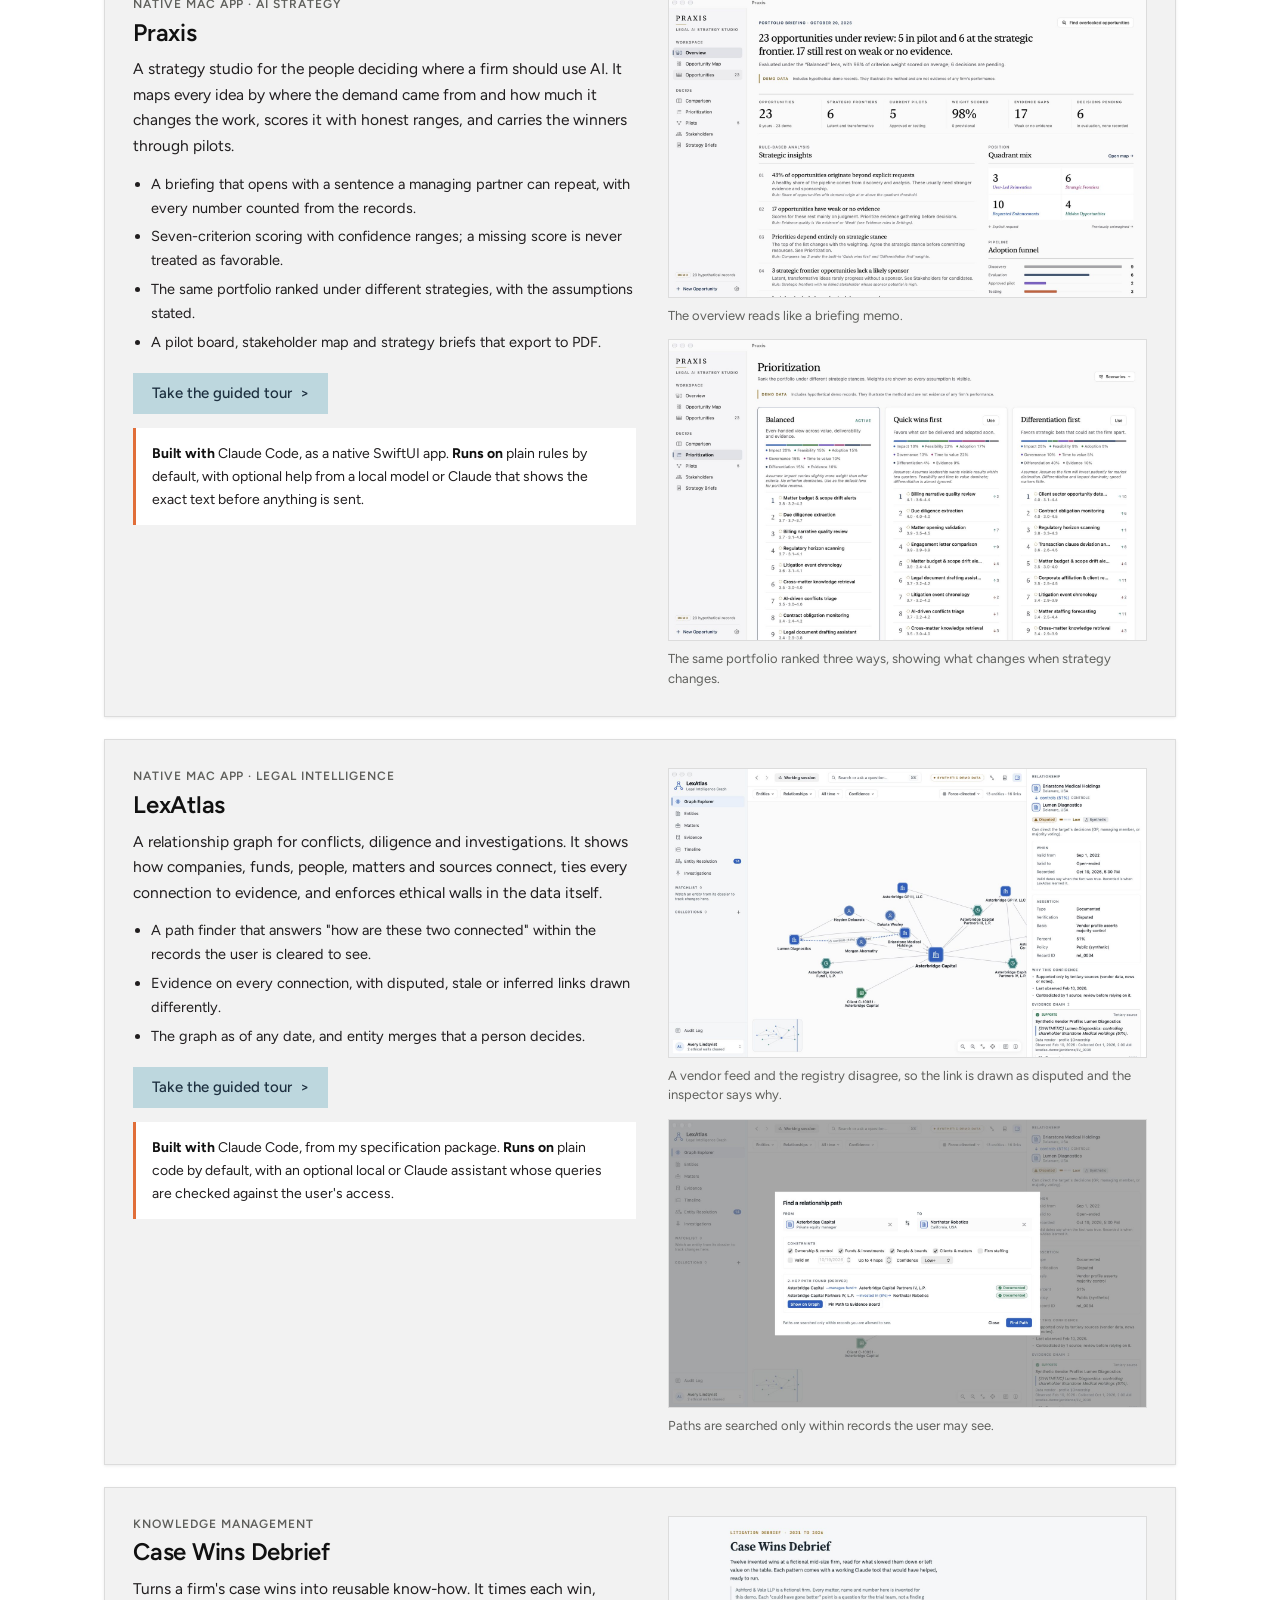
==== commit 5a674180: "Add Closewell to the portfolio A card under Transactions and practice groups, a contents link and tw" ====
--- a/index.html
+++ b/index.html
@@ -213,6 +213,7 @@
         <a href="#matterdesk">Matter Desk <small>five practice workflows</small></a>
         <a href="#synthesis">Synthesis <small>M&amp;A workbench</small></a>
         <a href="#skippy">Skippy <small>cited legal assistant</small></a>
+        <a href="#closewell">Closewell <small>venture financings, term sheet to closing</small></a>
         <h4>Billing and time</h4>
         <a href="#guidelineguard">Guideline Guard <small>outside counsel guidelines</small></a>
         <a href="#hourcatch">Hour Catch <small>time capture</small></a>
@@ -406,6 +407,26 @@
           <figure><button class="zoom" type="button" aria-label="Enlarge screenshot"><img src="assets/skippy-approval.jpg" alt="Skippy approval sheet" loading="lazy"></button><figcaption>Nothing is sent without this sheet, and both sides go in a hash-chained audit log.</figcaption></figure>
         </div>
       </article>
+
+      <article class="card" id="closewell">
+        <div>
+          <p class="kind">Web app · Venture financings</p>
+          <h4>Closewell</h4>
+          <p class="what">A deal platform for priced preferred rounds, from the term sheet to the closing set. It reads the term sheet into one terms map, drafts the full document set from it, reviews opposing counsel's tracked changes against the firm playbook, and runs the closing checklist and signature packets.</p>
+          <ul>
+            <li>Every term shows where it came from and every section of every document it lands in, and the drafts regenerate from it with changed sections highlighted.</li>
+            <li>Drafts the charter, stock purchase agreement, investors' rights, voting and ROFR agreements and the board and stockholder consents, as Word and PDF.</li>
+            <li>Each tracked change in a markup is matched to its section and flagged where it departs from the playbook or the agreed terms.</li>
+            <li>Ethical walls are enforced on every request, and every action is written to an audit trail.</li>
+          </ul>
+          <p class="result">199 automated tests, plus an end-to-end test that runs a whole Series A in the browser, from term sheet to closing set.</p>
+          <p class="built"><b>Built with</b> Claude Code, as a Next.js and Postgres app. <b>Runs on</b> Claude through the API for reading term sheets and markups. Economics, drafting and redlines are computed in code.</p>
+        </div>
+        <div class="shots">
+          <figure><button class="zoom" type="button" aria-label="Enlarge screenshot"><img src="assets/cw-1.jpg" alt="Closewell terms map" loading="lazy"></button><figcaption>The terms map for a fictional Series A, under a docket of the deal's key figures.</figcaption></figure>
+          <figure><button class="zoom" type="button" aria-label="Enlarge screenshot"><img src="assets/cw-2.jpg" alt="Closewell document set" loading="lazy"></button><figcaption>The drafted document set, with sections that changed since the last review highlighted.</figcaption></figure>
+        </div>
+      </article>
     </div>
 
     <div class="group">
--- a/legal.css
+++ b/legal.css
@@ -178,8 +178,9 @@
 
 /* Lightbox */
 .lightbox { position: fixed; inset: 0; background: rgba(10, 14, 20, .88); display: none; align-items: center; justify-content: center; padding: 24px; z-index: 50; cursor: zoom-out; }
-.lightbox.open { display: flex; }
-.lightbox img { max-height: 92vh; max-width: 96vw; width: auto; border-radius: 4px; box-shadow: 0 20px 60px rgba(0, 0, 0, .5); }
+.lightbox.open { display: flex; flex-direction: column; gap: 14px; }
+.lightbox p { margin: 0; max-width: 80ch; color: #e8eef3; font-size: 16px; line-height: 1.5; text-align: center; }
+.lightbox img { max-height: 80vh; max-width: 96vw; width: auto; border-radius: 4px; box-shadow: 0 20px 60px rgba(0, 0, 0, .5); }
 
 /* Gameplan page */
 .doc h2 { font-size: clamp(24px, 3vw, 30px); margin: 0 0 14px; }
